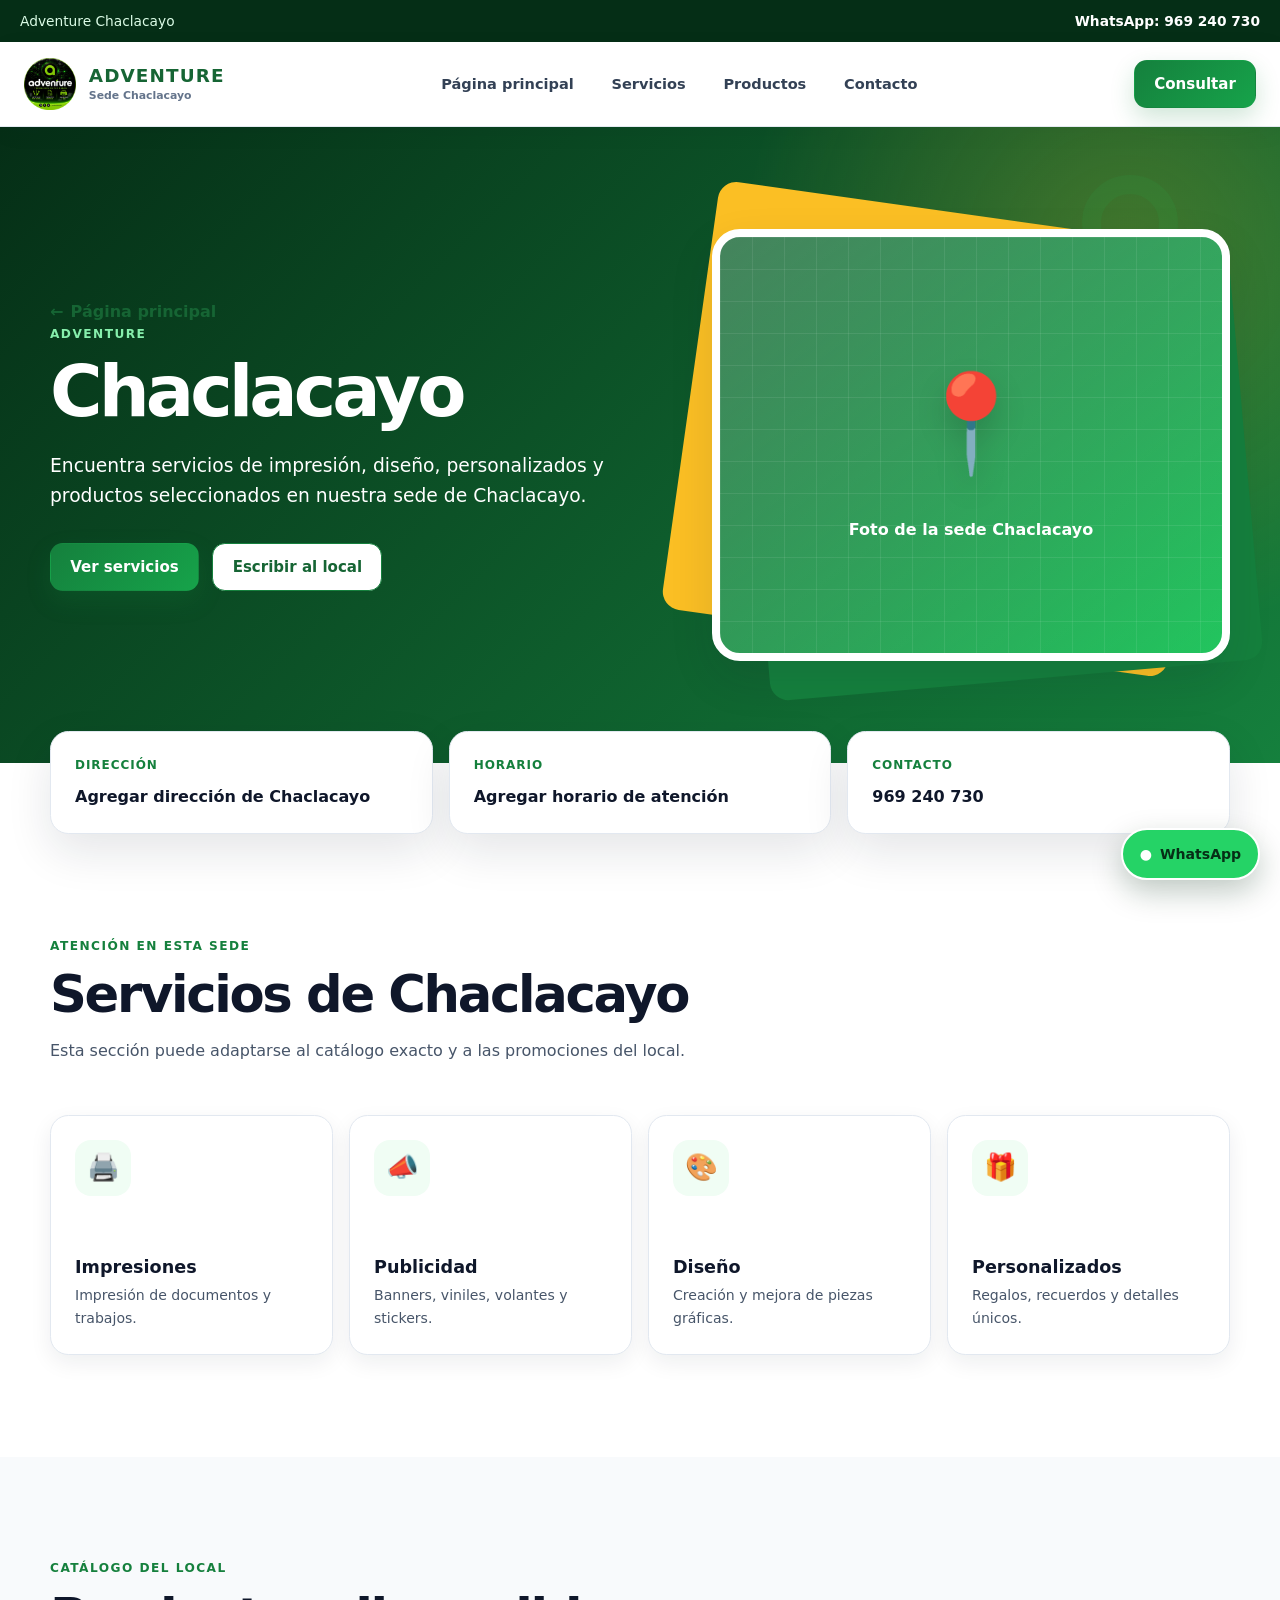
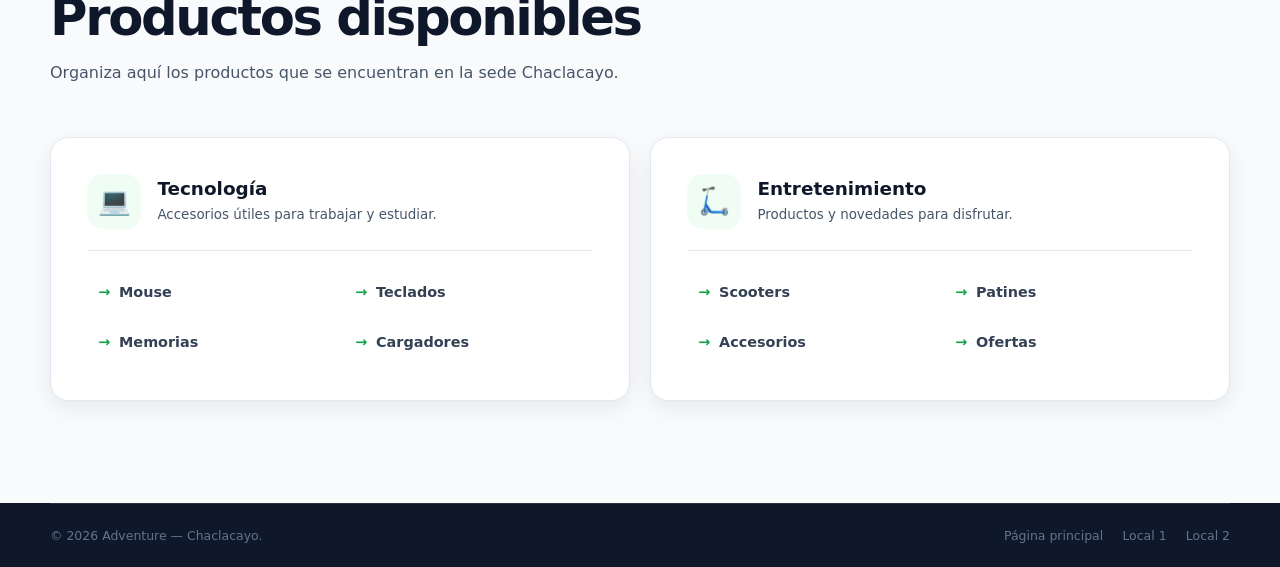
==== local-chaclacayo.html @ 16923f31 "Add files via upload" ====
<!doctype html>
<html lang="es">
  <head>
    <meta charset="UTF-8">
    <meta name="viewport" content="width=device-width, initial-scale=1.0">
    <meta name="description" content="Adventure Chaclacayo: impresiones, diseño, productos, personalizados y tecnología.">
    <meta name="theme-color" content="#15803d">
    <title>Chaclacayo | Adventure</title>
    <link rel="icon" href="DADVENTUREICON.png">
    <link rel="stylesheet" href="styles.css">
    <script src="script.js" defer></script>
  </head>
  <body class="pagina-local">
    <a href="#contenido-principal">Saltar al contenido principal</a>
    <div class="barra-superior"><div class="contenedor"><p>Adventure Chaclacayo</p><a href="https://wa.me/51969240730" target="_blank" rel="noopener noreferrer">WhatsApp: 969 240 730</a></div></div>
    <header class="cabecera" id="inicio">
      <div class="contenedor cabecera__contenido">
        <a class="marca" href="index.html"><img class="marca__logo" src="DADVENTUREICON.png" alt="Logo de Adventure" width="52" height="52"><span class="marca__texto"><strong>ADVENTURE</strong><small>Sede Chaclacayo</small></span></a>
        <nav class="navegacion" aria-label="Navegación del local"><ul><li><a href="index.html">Página principal</a></li><li><a href="#servicios-local">Servicios</a></li><li><a href="#productos-local">Productos</a></li><li><a href="#contacto-local">Contacto</a></li></ul></nav>
        <a class="boton boton--cabecera" href="https://wa.me/51969240730?text=Hola%20Adventure,%20consulto%20por%20la%20sede%20Chaclacayo" target="_blank" rel="noopener noreferrer">Consultar</a>
      </div>
    </header>
    <main id="contenido-principal">
      <section class="hero" aria-labelledby="titulo-local">
        <div class="contenedor hero__contenido">
          <div class="hero__texto"><a class="volver-inicio" href="index.html">Página principal</a><p class="etiqueta">Adventure</p><h1 id="titulo-local">Chaclacayo</h1><p>Encuentra servicios de impresión, diseño, personalizados y productos seleccionados en nuestra sede de Chaclacayo.</p><div class="hero__acciones"><a class="boton boton--principal" href="#servicios-local">Ver servicios</a><a class="boton boton--secundario" href="https://wa.me/51969240730?text=Hola,%20quiero%20consultar%20a%20la%20sede%20Chaclacayo" target="_blank" rel="noopener noreferrer">Escribir al local</a></div></div>
          <div class="hero__visual"><div class="marcador-imagen"><span aria-hidden="true">📍</span><p>Foto de la sede Chaclacayo</p></div></div>
        </div>
      </section>
      <div class="contenedor datos-local" id="contacto-local"><div class="dato-local"><span>Dirección</span><strong>Agregar dirección de Chaclacayo</strong></div><div class="dato-local"><span>Horario</span><strong>Agregar horario de atención</strong></div><div class="dato-local"><span>Contacto</span><a href="tel:+51969240730">969 240 730</a></div></div>
      <section class="seccion" id="servicios-local"><div class="contenedor"><header class="encabezado-seccion"><p class="etiqueta">Atención en esta sede</p><h2>Servicios de Chaclacayo</h2><p>Esta sección puede adaptarse al catálogo exacto y a las promociones del local.</p></header><div class="rejilla-categorias"><article class="tarjeta-categoria"><span aria-hidden="true">🖨️</span><h3>Impresiones</h3><p>Impresión de documentos y trabajos.</p></article><article class="tarjeta-categoria"><span aria-hidden="true">📣</span><h3>Publicidad</h3><p>Banners, viniles, volantes y stickers.</p></article><article class="tarjeta-categoria"><span aria-hidden="true">🎨</span><h3>Diseño</h3><p>Creación y mejora de piezas gráficas.</p></article><article class="tarjeta-categoria"><span aria-hidden="true">🎁</span><h3>Personalizados</h3><p>Regalos, recuerdos y detalles únicos.</p></article></div></div></section>
      <section class="seccion seccion--alternativa" id="productos-local"><div class="contenedor"><header class="encabezado-seccion"><p class="etiqueta">Catálogo del local</p><h2>Productos disponibles</h2><p>Organiza aquí los productos que se encuentran en la sede Chaclacayo.</p></header><div class="lista-sectores"><article class="sector-productos"><header><span aria-hidden="true">💻</span><div><h3>Tecnología</h3><p>Accesorios útiles para trabajar y estudiar.</p></div></header><ul><li><a href="#">Mouse</a></li><li><a href="#">Teclados</a></li><li><a href="#">Memorias</a></li><li><a href="#">Cargadores</a></li></ul></article><article class="sector-productos"><header><span aria-hidden="true">🛴</span><div><h3>Entretenimiento</h3><p>Productos y novedades para disfrutar.</p></div></header><ul><li><a href="#">Scooters</a></li><li><a href="#">Patines</a></li><li><a href="#">Accesorios</a></li><li><a href="#">Ofertas</a></li></ul></article></div></div></section>
    </main>
    <footer class="pie"><div class="contenedor pie__inferior"><p>&copy; 2026 Adventure — Chaclacayo.</p><nav><a href="index.html">Página principal</a><a href="local-huaycan-1.html">Local 1</a><a href="local-huaycan-2.html">Local 2</a></nav></div></footer>
    <a class="whatsapp-flotante" href="https://wa.me/51969240730?text=Hola%20Adventure,%20consulto%20por%20Chaclacayo" target="_blank" rel="noopener noreferrer">WhatsApp</a>
  </body>
</html>
---- styles.css ----
/* =========================================================
   ADVENTURE — ESTILOS PRINCIPALES
   Este archivo está dividido por secciones para facilitar
   futuros cambios de colores, tamaños y componentes.
   ========================================================= */

:root {
  --verde-950: #052e16;
  --verde-900: #14532d;
  --verde-800: #166534;
  --verde-700: #15803d;
  --verde-600: #16a34a;
  --verde-500: #22c55e;
  --verde-100: #dcfce7;
  --verde-50: #f0fdf4;
  --amarillo: #fbbf24;
  --amarillo-claro: #fef3c7;
  --blanco: #ffffff;
  --gris-50: #f8fafc;
  --gris-100: #f1f5f9;
  --gris-200: #e2e8f0;
  --gris-300: #cbd5e1;
  --gris-500: #64748b;
  --gris-600: #475569;
  --gris-700: #334155;
  --gris-800: #1e293b;
  --gris-900: #0f172a;
  --texto: var(--gris-800);
  --texto-suave: var(--gris-600);
  --borde: var(--gris-200);
  --radio-sm: 0.75rem;
  --radio-md: 1.15rem;
  --radio-lg: 1.75rem;
  --sombra-sm: 0 8px 22px rgba(15, 23, 42, 0.07);
  --sombra-md: 0 18px 45px rgba(15, 23, 42, 0.11);
  --sombra-verde: 0 18px 42px rgba(21, 128, 61, 0.24);
  --contenedor: 1180px;
  --transicion: 180ms ease;
}

*,
*::before,
*::after {
  box-sizing: border-box;
}

html {
  scroll-behavior: smooth;
  scroll-padding-top: 7rem;
}

body {
  margin: 0;
  overflow-x: hidden;
  background: var(--blanco);
  color: var(--texto);
  font-family: Inter, ui-sans-serif, system-ui, -apple-system, BlinkMacSystemFont, "Segoe UI", sans-serif;
  font-size: 1rem;
  line-height: 1.6;
  -webkit-font-smoothing: antialiased;
}

body > a:first-child {
  position: fixed;
  top: 0.75rem;
  left: 0.75rem;
  z-index: 1000;
  padding: 0.7rem 1rem;
  border-radius: 0.65rem;
  background: var(--gris-900);
  color: var(--blanco);
  text-decoration: none;
  transform: translateY(-160%);
  transition: transform var(--transicion);
}

body > a:first-child:focus {
  transform: translateY(0);
}

img,
svg {
  display: block;
  max-width: 100%;
}

a {
  color: inherit;
}

button,
input {
  font: inherit;
}

button,
a {
  -webkit-tap-highlight-color: transparent;
}

:focus-visible {
  outline: 3px solid var(--amarillo);
  outline-offset: 3px;
}

.contenedor {
  width: calc(100% - 2.5rem);
  max-width: var(--contenedor, 1180px);
  margin-inline: auto;
}

.sr-only {
  position: absolute;
  width: 1px;
  height: 1px;
  padding: 0;
  margin: -1px;
  overflow: hidden;
  clip: rect(0, 0, 0, 0);
  white-space: nowrap;
  border: 0;
}

/* Barra informativa */

.barra-superior {
  background: var(--verde-950);
  color: var(--verde-100);
  font-size: 0.86rem;
}

.barra-superior .contenedor {
  display: flex;
  align-items: center;
  justify-content: space-between;
  gap: 1.5rem;
  min-height: 2.65rem;
  max-width: 1600px;
}

.barra-superior p {
  margin: 0;
}

.barra-superior a {
  color: var(--blanco);
  font-weight: 750;
  text-decoration: none;
}

.barra-superior a:hover {
  color: var(--amarillo);
}

/* Cabecera y navegación */

.cabecera {
  position: sticky;
  top: 0;
  z-index: 100;
  border-bottom: 1px solid rgba(226, 232, 240, 0.9);
  background: rgba(255, 255, 255, 0.94);
  box-shadow: 0 6px 24px rgba(15, 23, 42, 0.04);
  backdrop-filter: blur(16px);
}

.cabecera__contenido {
  display: flex;
  width: calc(100% - 3rem);
  max-width: 1600px;
  align-items: center;
  min-height: 5.2rem;
  gap: 1.5rem;
}

.marca {
  display: inline-flex;
  flex: 0 0 auto;
  align-items: center;
  gap: 0.8rem;
  color: var(--gris-900);
  text-decoration: none;
}

.marca__simbolo {
  display: grid;
  width: 2.85rem;
  height: 2.85rem;
  place-items: center;
  border-radius: 0.9rem 0.9rem 0.9rem 0.25rem;
  background: linear-gradient(145deg, var(--verde-500), var(--verde-800));
  color: var(--blanco);
  box-shadow: 0 8px 22px rgba(22, 163, 74, 0.25);
  font-size: 1.35rem;
  font-weight: 900;
}

.marca__logo {
  display: block;
  width: 3.25rem;
  height: 3.25rem;
  max-width: 3.25rem;
  max-height: 3.25rem;
  flex: 0 0 auto;
  border-radius: 0.85rem;
  object-fit: contain;
}

.marca__texto {
  display: flex;
  flex-direction: column;
  line-height: 1.1;
}

.marca__texto strong {
  color: var(--verde-800);
  font-size: 1.15rem;
  letter-spacing: 0.06em;
}

.marca__texto small {
  margin-top: 0.25rem;
  color: var(--gris-500);
  font-size: 0.68rem;
  font-weight: 650;
}

.navegacion {
  flex: 1 1 auto;
  margin-inline: auto;
}

.navegacion ul {
  display: flex;
  align-items: center;
  justify-content: center;
  gap: clamp(0.15rem, 1vw, 0.85rem);
  margin: 0;
  padding: 0;
  list-style: none;
}

.navegacion a {
  display: block;
  padding: 0.65rem 0.78rem;
  border-radius: 0.65rem;
  color: var(--gris-700);
  font-size: 0.91rem;
  font-weight: 700;
  text-decoration: none;
  transition: background var(--transicion), color var(--transicion);
}

.navegacion a:hover {
  background: var(--verde-50);
  color: var(--verde-800);
}

.navegacion .navegacion__locales {
  background: var(--verde-100);
  color: var(--verde-900);
}

.navegacion .navegacion__locales:hover {
  background: var(--verde-700);
  color: var(--blanco);
}

.boton-menu {
  display: none;
}

/* Botones */

.boton {
  display: inline-flex;
  min-height: 3rem;
  align-items: center;
  justify-content: center;
  padding: 0.8rem 1.2rem;
  border: 1px solid transparent;
  border-radius: 0.8rem;
  font-size: 0.94rem;
  font-weight: 800;
  line-height: 1.2;
  text-align: center;
  text-decoration: none;
  transition: transform var(--transicion), box-shadow var(--transicion), background var(--transicion);
}

.boton:hover {
  transform: translateY(-2px);
}

.boton--cabecera,
.boton--principal {
  background: linear-gradient(135deg, var(--verde-700), var(--verde-600));
  color: var(--blanco);
  box-shadow: 0 10px 25px rgba(21, 128, 61, 0.2);
}

.boton--cabecera:hover,
.boton--principal:hover {
  box-shadow: var(--sombra-verde);
}

.boton--secundario {
  border-color: var(--verde-700);
  background: var(--blanco);
  color: var(--verde-800);
}

.boton--secundario:hover {
  background: var(--verde-50);
}

/* Presentación principal */

.hero {
  position: relative;
  overflow: hidden;
  background:
    radial-gradient(circle at 90% 8%, rgba(251, 191, 36, 0.2), transparent 24rem),
    radial-gradient(circle at 8% 92%, rgba(34, 197, 94, 0.16), transparent 25rem),
    linear-gradient(135deg, #f7fff9 0%, #ffffff 45%, #f8fafc 100%);
}

.hero::before {
  position: absolute;
  top: 3rem;
  right: 8%;
  width: 6rem;
  height: 6rem;
  border: 1.2rem solid rgba(34, 197, 94, 0.08);
  border-radius: 50%;
  content: "";
}

.hero__contenido {
  position: relative;
  display: grid;
  min-height: 36rem;
  align-items: center;
  grid-template-columns: minmax(0, 1.05fr) minmax(21rem, 0.95fr);
  gap: clamp(2.5rem, 7vw, 6.5rem);
  padding-block: clamp(4rem, 8vw, 7rem);
}

.etiqueta {
  margin: 0 0 0.75rem;
  color: var(--verde-700);
  font-size: 0.76rem;
  font-weight: 900;
  letter-spacing: 0.12em;
  text-transform: uppercase;
}

.hero h1 {
  max-width: 12ch;
  margin: 0;
  color: var(--gris-900);
  font-size: clamp(2.55rem, 5.6vw, 4.9rem);
  font-weight: 900;
  letter-spacing: -0.055em;
  line-height: 0.98;
}

.hero__texto > p:not(.etiqueta) {
  max-width: 40rem;
  margin: 1.5rem 0 0;
  color: var(--texto-suave);
  font-size: clamp(1rem, 1.6vw, 1.17rem);
}

.hero__acciones {
  display: flex;
  flex-wrap: wrap;
  gap: 0.85rem;
  margin-top: 2rem;
}

.hero__beneficios {
  display: flex;
  flex-wrap: wrap;
  gap: 0.75rem 1.3rem;
  margin: 2rem 0 0;
  padding: 0;
  color: var(--gris-700);
  font-size: 0.88rem;
  font-weight: 700;
  list-style: none;
}

.hero__beneficios li::before {
  display: inline-grid;
  width: 1.35rem;
  height: 1.35rem;
  margin-right: 0.45rem;
  place-items: center;
  border-radius: 50%;
  background: var(--verde-100);
  color: var(--verde-800);
  content: "✓";
  font-size: 0.72rem;
  font-weight: 900;
}

.hero__visual {
  position: relative;
}

/* Banner horizontal superior. Conserva la imagen completa sin recortarla. */

.portada-adventure {
  position: relative;
  isolation: isolate;
  overflow: hidden;
  padding: 1.25rem 0;
  background: #020604;
}

.portada-adventure::before {
  position: absolute;
  z-index: -2;
  inset: -2rem;
  background-image: url("portadaadventure.png");
  background-position: center;
  background-size: cover;
  content: "";
  filter: blur(24px);
  opacity: 0.68;
  transform: scale(1.08);
}

.portada-adventure::after {
  position: absolute;
  z-index: -1;
  inset: 0;
  background: linear-gradient(90deg, rgba(1, 8, 4, 0.5), rgba(1, 8, 4, 0.12) 28%, rgba(1, 8, 4, 0.12) 72%, rgba(1, 8, 4, 0.5));
  content: "";
}

.portada-adventure__contenedor {
  display: flex;
  width: calc(100% - 2.5rem);
  max-width: 1180px;
  align-items: center;
  justify-content: center;
  margin-inline: auto;
}

.portada-adventure img {
  display: block;
  width: auto;
  max-width: 100%;
  height: auto;
  max-height: 480px;
  object-fit: contain;
  object-position: center;
  box-shadow: 0 18px 50px rgba(0, 0, 0, 0.32);
}

.hero__visual::before,
.hero__visual::after {
  position: absolute;
  z-index: 0;
  border-radius: var(--radio-md);
  content: "";
  transform: rotate(8deg);
}

.hero__visual::before {
  inset: -1rem 2rem 1rem -1.5rem;
  background: var(--amarillo);
}

.hero__visual::after {
  inset: 1.5rem -1rem -1.25rem 2.5rem;
  background: var(--verde-700);
  transform: rotate(-5deg);
}

.marcador-imagen {
  position: relative;
  z-index: 1;
  display: grid;
  min-height: 27rem;
  place-items: center;
  align-content: center;
  overflow: hidden;
  border: 8px solid var(--blanco);
  border-radius: var(--radio-lg);
  background:
    linear-gradient(145deg, rgba(255, 255, 255, 0.2), transparent),
    linear-gradient(135deg, var(--verde-800), var(--verde-500));
  color: var(--blanco);
  box-shadow: var(--sombra-md);
  text-align: center;
}

.marcador-imagen::before {
  position: absolute;
  inset: 0;
  background-image: linear-gradient(rgba(255, 255, 255, 0.08) 1px, transparent 1px), linear-gradient(90deg, rgba(255, 255, 255, 0.08) 1px, transparent 1px);
  background-size: 2rem 2rem;
  content: "";
}

.marcador-imagen span,
.marcador-imagen p {
  position: relative;
}

.marcador-imagen span {
  font-size: 6rem;
  filter: drop-shadow(0 15px 15px rgba(0, 0, 0, 0.16));
}

.marcador-imagen p {
  margin: 1rem 0 0;
  font-size: 1rem;
  font-weight: 800;
}

/* Buscador */

.buscador-catalogo {
  position: relative;
  z-index: 5;
  margin-top: 0;
  padding: 0.65rem 0;
  background: linear-gradient(90deg, var(--verde-950), #0b3b22 55%, var(--verde-800));
}

.buscador {
  display: grid;
  grid-template-columns: minmax(11rem, 0.34fr) minmax(0, 1.66fr);
  align-items: center;
  gap: 1rem;
  padding: 0.55rem 0.65rem;
  border: 1px solid rgba(255, 255, 255, 0.16);
  border-radius: 1rem;
  background: rgba(255, 255, 255, 0.98);
  box-shadow: 0 10px 26px rgba(0, 0, 0, 0.2);
}

.buscador__presentacion {
  display: flex;
  align-items: center;
  gap: 0.65rem;
}

.buscador__icono {
  display: grid;
  width: 2.6rem;
  height: 2.6rem;
  flex: 0 0 2.6rem;
  place-items: center;
  border-radius: 0.78rem;
  background: linear-gradient(135deg, var(--verde-800), var(--verde-500));
  color: var(--blanco);
  font-size: 1.45rem;
  font-weight: 900;
}

.buscador label {
  display: block;
  color: var(--gris-900);
  font-size: 0.88rem;
  font-weight: 850;
}

.buscador__presentacion p {
  display: none;
}

.buscador__zona {
  display: grid;
  min-width: 0;
  grid-template-columns: minmax(18rem, 1fr) auto;
  align-items: center;
  gap: 0.7rem;
}

.buscador__controles {
  display: grid;
  grid-template-columns: minmax(0, 1fr) auto;
}

.buscador input {
  min-width: 0;
  min-height: 2.8rem;
  padding: 0.55rem 0.85rem;
  border: 1px solid var(--gris-300);
  border-right: 0;
  border-radius: 0.72rem 0 0 0.72rem;
  color: var(--gris-800);
  outline: none;
}

.buscador input:focus {
  border-color: var(--verde-600);
  box-shadow: inset 0 0 0 1px var(--verde-600);
}

.buscador button {
  min-height: 2.8rem;
  padding: 0.55rem 1rem;
  border: 0;
  border-radius: 0 0.72rem 0.72rem 0;
  background: linear-gradient(135deg, var(--verde-800), var(--verde-600));
  color: var(--blanco);
  cursor: pointer;
  font-weight: 800;
}

.buscador button:hover {
  background: var(--verde-800);
}

.buscador__sugerencias {
  display: flex;
  flex-wrap: wrap;
  flex-wrap: nowrap;
  gap: 0.3rem;
  margin-top: 0;
}

.buscador__sugerencias button {
  min-height: auto;
  padding: 0.28rem 0.55rem;
  border: 1px solid var(--verde-100);
  border-radius: 999px;
  background: var(--verde-50);
  color: var(--verde-800);
  font-size: 0.67rem;
  font-weight: 800;
}

.buscador__sugerencias button:hover {
  background: var(--verde-100);
}

.buscador__resultado {
  grid-column: 1 / -1;
  margin: 0;
  color: var(--verde-800);
  font-size: 0.78rem;
  font-weight: 750;
}

.buscador__resultado:empty {
  display: none;
}

/* Secciones generales */

.seccion {
  padding-block: clamp(4.75rem, 8vw, 7.5rem);
}

.seccion--alternativa {
  background: var(--gris-50);
}

.seccion--destacada {
  background: linear-gradient(140deg, var(--verde-950), var(--verde-800));
  color: var(--blanco);
}

.encabezado-seccion {
  max-width: 45rem;
  margin-bottom: clamp(2rem, 4vw, 3.2rem);
}

.encabezado-seccion h2 {
  margin: 0;
  color: var(--gris-900);
  font-size: clamp(2rem, 4vw, 3.25rem);
  font-weight: 900;
  letter-spacing: -0.045em;
  line-height: 1.05;
}

.encabezado-seccion > p:not(.etiqueta) {
  margin: 1rem 0 0;
  color: var(--texto-suave);
}

.encabezado-seccion--con-enlace {
  display: flex;
  max-width: none;
  align-items: end;
  justify-content: space-between;
  gap: 2rem;
}

.encabezado-seccion--con-enlace .etiqueta {
  margin-bottom: 0.75rem;
}

.encabezado-seccion--con-enlace a {
  flex: 0 0 auto;
  color: var(--verde-700);
  font-weight: 800;
  text-underline-offset: 0.25rem;
}

.seccion--destacada .encabezado-seccion h2,
.seccion--destacada .encabezado-seccion > p:not(.etiqueta) {
  color: var(--blanco);
}

.seccion--destacada .etiqueta {
  color: #86efac;
}

/* Categorías */

.rejilla-categorias {
  display: grid;
  grid-template-columns: repeat(4, minmax(0, 1fr));
  gap: 1rem;
}

.tarjeta-categoria {
  display: flex;
  min-height: 15rem;
  flex-direction: column;
  align-items: flex-start;
  padding: 1.5rem;
  border: 1px solid var(--borde);
  border-radius: var(--radio-md);
  background: var(--blanco);
  box-shadow: var(--sombra-sm);
  text-decoration: none;
  transition: border-color var(--transicion), transform var(--transicion), box-shadow var(--transicion);
}

.tarjeta-categoria:hover {
  border-color: #86efac;
  box-shadow: var(--sombra-md);
  transform: translateY(-5px);
}

.tarjeta-categoria > span {
  display: grid;
  width: 3.5rem;
  height: 3.5rem;
  place-items: center;
  border-radius: 1rem;
  background: var(--verde-50);
  font-size: 1.65rem;
}

.tarjeta-categoria h3 {
  margin: auto 0 0.35rem;
  color: var(--gris-900);
  font-size: 1.1rem;
  line-height: 1.25;
}

.tarjeta-categoria p {
  margin: 0;
  color: var(--texto-suave);
  font-size: 0.88rem;
}

/* Servicios */

.rejilla-servicios {
  display: grid;
  grid-template-columns: repeat(2, minmax(0, 1fr));
  gap: 1.35rem;
}

.tarjeta-servicio {
  display: grid;
  min-width: 0;
  grid-template-columns: minmax(9.5rem, 0.75fr) minmax(0, 1.25fr);
  overflow: hidden;
  border: 1px solid var(--borde);
  border-radius: var(--radio-md);
  background: var(--blanco);
  box-shadow: var(--sombra-sm);
  transition: transform var(--transicion), box-shadow var(--transicion);
}

.tarjeta-servicio:hover {
  box-shadow: var(--sombra-md);
  transform: translateY(-4px);
}

.tarjeta-servicio__imagen {
  display: grid;
  min-height: 15rem;
  place-items: center;
  background:
    linear-gradient(145deg, rgba(255, 255, 255, 0.15), transparent),
    linear-gradient(135deg, var(--verde-900), var(--verde-600));
  color: rgba(255, 255, 255, 0.95);
  font-size: 0.85rem;
  font-weight: 900;
  letter-spacing: 0.14em;
  writing-mode: vertical-rl;
  transform: rotate(180deg);
}

.tarjeta-servicio:nth-child(2) .tarjeta-servicio__imagen {
  background: linear-gradient(135deg, #ca8a04, var(--amarillo));
  color: var(--gris-900);
}

.tarjeta-servicio:nth-child(3) .tarjeta-servicio__imagen {
  background: linear-gradient(135deg, #1e293b, #475569);
}

.tarjeta-servicio:nth-child(4) .tarjeta-servicio__imagen {
  background: linear-gradient(135deg, #0369a1, #38bdf8);
}

.tarjeta-servicio__contenido {
  display: flex;
  flex-direction: column;
  padding: clamp(1.35rem, 3vw, 2rem);
}

.tarjeta-servicio__categoria {
  margin: 0 0 0.45rem;
  color: var(--verde-700);
  font-size: 0.71rem;
  font-weight: 900;
  letter-spacing: 0.09em;
  text-transform: uppercase;
}

.tarjeta-servicio h3 {
  margin: 0;
  color: var(--gris-900);
  font-size: 1.25rem;
  line-height: 1.2;
}

.tarjeta-servicio__contenido > p:not(.tarjeta-servicio__categoria) {
  margin: 0.8rem 0 1.25rem;
  color: var(--texto-suave);
  font-size: 0.91rem;
}

.tarjeta-servicio a {
  margin-top: auto;
  color: var(--verde-700);
  font-size: 0.9rem;
  font-weight: 850;
  text-underline-offset: 0.25rem;
}

/* Sectores de productos */

.seccion-productos {
  padding-bottom: clamp(3.25rem, 5vw, 4.75rem);
  background: linear-gradient(180deg, var(--blanco), var(--gris-50));
}

.rejilla-productos-destacados {
  display: grid;
  grid-template-columns: repeat(4, minmax(0, 1fr));
  gap: 1.2rem;
  margin-bottom: clamp(3.5rem, 6vw, 5rem);
}

.producto-destacado {
  display: flex;
  min-width: 0;
  flex-direction: column;
  overflow: hidden;
  border: 1px solid var(--borde);
  border-radius: var(--radio-md);
  background: var(--blanco);
  box-shadow: var(--sombra-sm);
  transition: border-color var(--transicion), box-shadow var(--transicion), transform var(--transicion);
}

.producto-destacado:hover {
  border-color: #86efac;
  box-shadow: var(--sombra-md);
  transform: translateY(-6px);
}

.producto-destacado[hidden],
.elemento-busqueda-oculto {
  display: none !important;
}

.producto-destacado__imagen {
  position: relative;
  display: grid;
  min-height: 11rem;
  place-items: center;
  overflow: hidden;
  background: linear-gradient(145deg, var(--verde-50), var(--verde-100));
  font-size: 4.5rem;
}

.producto-destacado__imagen::before,
.producto-destacado__imagen::after {
  position: absolute;
  border: 1px solid rgba(255, 255, 255, 0.3);
  border-radius: 50%;
  content: "";
}

.producto-destacado__imagen::before {
  width: 8rem;
  height: 8rem;
  top: -3rem;
  right: -2rem;
}

.producto-destacado__imagen::after {
  width: 5rem;
  height: 5rem;
  bottom: -2rem;
  left: -1rem;
}

.producto-destacado__imagen--amarillo { background: linear-gradient(145deg, #fef3c7, #fbbf24); }
.producto-destacado__imagen--oscuro { background: linear-gradient(145deg, #cbd5e1, #475569); }
.producto-destacado__imagen--azul { background: linear-gradient(145deg, #dbeafe, #38bdf8); }
.producto-destacado__imagen--rosa { background: linear-gradient(145deg, #fce7f3, #f472b6); }
.producto-destacado__imagen--rojo { background: linear-gradient(145deg, #fee2e2, #f87171); }
.producto-destacado__imagen--morado { background: linear-gradient(145deg, #ede9fe, #a78bfa); }
.producto-destacado__imagen--naranja { background: linear-gradient(145deg, #ffedd5, #fb923c); }

.producto-destacado__contenido {
  display: flex;
  flex: 1;
  flex-direction: column;
  padding: 1.15rem;
}

.producto-destacado__etiqueta {
  align-self: flex-start;
  padding: 0.25rem 0.55rem;
  border-radius: 999px;
  background: var(--verde-50);
  color: var(--verde-800);
  font-size: 0.68rem;
  font-weight: 900;
  letter-spacing: 0.05em;
  text-transform: uppercase;
}

.producto-destacado h3 {
  margin: 0.8rem 0 0;
  color: var(--gris-900);
  font-size: 1.05rem;
  line-height: 1.25;
}

.producto-destacado p {
  margin: 0.55rem 0 1.1rem;
  color: var(--texto-suave);
  font-size: 0.82rem;
  line-height: 1.5;
}

.producto-destacado a {
  margin-top: auto;
  color: var(--verde-700);
  font-size: 0.82rem;
  font-weight: 850;
  text-underline-offset: 0.2rem;
}

.encabezado-categorias-productos {
  display: flex;
  align-items: end;
  justify-content: space-between;
  gap: 2rem;
  margin-bottom: 1.5rem;
}

.encabezado-categorias-productos h3 {
  margin: 0.25rem 0 0;
  color: var(--gris-900);
  font-size: clamp(1.55rem, 3vw, 2.2rem);
}

.encabezado-categorias-productos > p {
  max-width: 28rem;
  margin: 0;
  color: var(--texto-suave);
  text-align: right;
}

.lista-sectores {
  display: grid;
  grid-template-columns: repeat(2, minmax(0, 1fr));
  gap: 1.25rem;
}

.sector-productos {
  padding: clamp(1.5rem, 3vw, 2.25rem);
  border: 1px solid var(--borde);
  border-radius: var(--radio-md);
  background: var(--blanco);
  box-shadow: var(--sombra-sm);
}

.sector-productos header {
  display: flex;
  align-items: center;
  gap: 1rem;
  padding-bottom: 1.35rem;
  border-bottom: 1px solid var(--borde);
}

.sector-productos header > span {
  display: grid;
  flex: 0 0 auto;
  width: 3.4rem;
  height: 3.4rem;
  place-items: center;
  border-radius: 1rem;
  background: var(--verde-50);
  font-size: 1.65rem;
}

.sector-productos h3 {
  margin: 0;
  color: var(--gris-900);
  font-size: 1.15rem;
  line-height: 1.25;
}

.sector-productos header p {
  margin: 0.25rem 0 0;
  color: var(--texto-suave);
  font-size: 0.84rem;
}

.sector-productos ul {
  display: grid;
  grid-template-columns: repeat(2, minmax(0, 1fr));
  gap: 0.5rem;
  margin: 1.25rem 0 0;
  padding: 0;
  list-style: none;
}

.sector-productos a {
  display: flex;
  align-items: center;
  gap: 0.55rem;
  padding: 0.6rem 0.7rem;
  border-radius: 0.65rem;
  color: var(--gris-700);
  font-size: 0.9rem;
  font-weight: 700;
  text-decoration: none;
  transition: background var(--transicion), color var(--transicion);
}

.sector-productos a::before {
  color: var(--verde-600);
  content: "→";
}

.sector-productos a:hover {
  background: var(--verde-50);
  color: var(--verde-800);
}

.seccion-sectores {
  padding-top: clamp(3.25rem, 5vw, 4.75rem);
  border-top: 1px solid var(--borde);
}

/* Proceso de compra */

.pasos {
  display: grid;
  grid-template-columns: repeat(3, minmax(0, 1fr));
  gap: 1.2rem;
  margin: 0;
  padding: 0;
  list-style: none;
  counter-reset: pasos;
}

.pasos li {
  position: relative;
  padding: 2rem;
  border: 1px solid rgba(255, 255, 255, 0.16);
  border-radius: var(--radio-md);
  background: rgba(255, 255, 255, 0.08);
  backdrop-filter: blur(6px);
}

.pasos span {
  display: grid;
  width: 2.75rem;
  height: 2.75rem;
  place-items: center;
  border-radius: 0.8rem;
  background: var(--amarillo);
  color: var(--gris-900);
  font-weight: 900;
}

.pasos h3 {
  margin: 2rem 0 0.6rem;
  color: var(--blanco);
  font-size: 1.2rem;
  line-height: 1.25;
}

.pasos p {
  margin: 0;
  color: #d1fae5;
  font-size: 0.92rem;
}

/* Llamada a la acción */

/* Páginas y tarjetas de locales */

.seccion-locales {
  position: relative;
  overflow: hidden;
  padding-block: clamp(4rem, 7vw, 6.5rem);
  background:
    radial-gradient(circle at 8% 15%, rgba(34, 197, 94, 0.22), transparent 23rem),
    radial-gradient(circle at 92% 85%, rgba(251, 191, 36, 0.12), transparent 22rem),
    linear-gradient(135deg, var(--verde-950), #071b11 58%, var(--gris-900));
}

.encabezado-locales {
  max-width: 52rem;
  margin-inline: auto;
  text-align: center;
}

.encabezado-locales h2 {
  color: var(--blanco);
  font-size: clamp(2.35rem, 5vw, 4.25rem);
}

.encabezado-locales > p:not(.etiqueta) {
  color: var(--verde-100);
  font-size: 1.05rem;
}

.encabezado-locales .etiqueta {
  color: #86efac;
}

.rejilla-locales {
  display: grid;
  grid-template-columns: repeat(3, minmax(0, 1fr));
  gap: 1.5rem;
}

.tarjeta-local {
  position: relative;
  display: flex;
  min-height: 31rem;
  flex-direction: column;
  overflow: hidden;
  padding: 0;
  border: 1px solid rgba(134, 239, 172, 0.35);
  border-top: 5px solid var(--verde-500);
  border-radius: var(--radio-md);
  background: var(--blanco);
  box-shadow: 0 22px 50px rgba(0, 0, 0, 0.24);
  transition: transform var(--transicion), box-shadow var(--transicion), border-color var(--transicion);
}

.tarjeta-local__foto {
  position: relative;
  min-height: 12rem;
  flex: 0 0 12rem;
  border-bottom: 1px solid rgba(22, 163, 74, 0.24);
  background-color: var(--verde-900);
  background-position: center;
  background-size: cover;
}

.tarjeta-local__foto::after {
  position: absolute;
  inset: 0;
  background: linear-gradient(180deg, transparent 45%, rgba(5, 46, 22, 0.42));
  content: "";
}

.tarjeta-local__foto--1 {
  background-image: linear-gradient(135deg, rgba(5, 46, 22, 0.22), rgba(22, 163, 74, 0.12)), url("carsa.png");
}

.tarjeta-local__foto--2 {
  background-image: linear-gradient(135deg, rgba(5, 46, 22, 0.22), rgba(22, 163, 74, 0.12)), url("quince.png");
}

.tarjeta-local__foto--3 {
  background-image: linear-gradient(135deg, rgba(5, 46, 22, 0.22), rgba(22, 163, 74, 0.12)), url("chaclacayo.png");
}

.tarjeta-local__contenido {
  position: relative;
  display: flex;
  flex: 1;
  flex-direction: column;
  padding: 1.65rem 1.8rem 1.8rem;
}

.tarjeta-local:hover {
  border-color: var(--verde-500);
  box-shadow: 0 28px 60px rgba(0, 0, 0, 0.34);
  transform: translateY(-8px);
}

.tarjeta-local__numero {
  position: absolute;
  top: -1.15rem;
  right: 1rem;
  color: rgba(34, 197, 94, 0.13);
  font-size: 6.5rem;
  font-weight: 950;
  line-height: 1;
}

.tarjeta-local .etiqueta,
.tarjeta-local h3,
.tarjeta-local__contenido > p:not(.etiqueta),
.tarjeta-local .boton {
  position: relative;
}

.tarjeta-local h3 {
  max-width: 12ch;
  margin: 1.8rem 0 0;
  color: var(--gris-900);
  font-size: 1.65rem;
  line-height: 1.1;
}

.tarjeta-local__contenido > p:not(.etiqueta) {
  margin: 1rem 0 1.5rem;
  color: var(--texto-suave);
}

.tarjeta-local .boton {
  align-self: flex-start;
  margin-top: auto;
}

.pagina-local .hero {
  background:
    radial-gradient(circle at 88% 20%, rgba(251, 191, 36, 0.22), transparent 24rem),
    linear-gradient(135deg, var(--verde-950), var(--verde-700));
}

.pagina-local .hero h1,
.pagina-local .hero__texto > p:not(.etiqueta) {
  color: var(--blanco);
}

.pagina-local .hero .etiqueta {
  color: #86efac;
}

.pagina-local .hero__beneficios {
  color: var(--verde-100);
}

.pagina-local .hero__contenido {
  min-height: 30rem;
}

.datos-local {
  display: grid;
  grid-template-columns: repeat(3, minmax(0, 1fr));
  gap: 1rem;
  margin-top: -2rem;
}

.dato-local {
  position: relative;
  padding: 1.5rem;
  border: 1px solid var(--borde);
  border-radius: var(--radio-md);
  background: var(--blanco);
  box-shadow: var(--sombra-md);
}

.dato-local span {
  display: block;
  margin-bottom: 0.5rem;
  color: var(--verde-700);
  font-size: 0.75rem;
  font-weight: 900;
  letter-spacing: 0.08em;
  text-transform: uppercase;
}

.dato-local strong,
.dato-local a {
  color: var(--gris-900);
  font-size: 1rem;
  font-weight: 800;
  text-decoration: none;
}

.volver-inicio {
  display: inline-flex;
  align-items: center;
  gap: 0.45rem;
  color: var(--verde-800);
  font-weight: 800;
  text-decoration: none;
}

.volver-inicio::before {
  content: "←";
}

.llamada-accion {
  padding-block: clamp(3.5rem, 7vw, 5.5rem);
  background: var(--amarillo-claro);
}

.llamada-accion__contenido {
  display: flex;
  align-items: center;
  justify-content: space-between;
  gap: 2rem;
}

.llamada-accion h2 {
  max-width: 18ch;
  margin: 0;
  color: var(--gris-900);
  font-size: clamp(2rem, 4vw, 3.2rem);
  letter-spacing: -0.045em;
  line-height: 1.05;
}

.llamada-accion p:not(.etiqueta) {
  margin: 1rem 0 0;
  color: var(--gris-700);
}

/* Pie de página */

.pie {
  background: var(--gris-900);
  color: var(--gris-300);
}

.pie__rejilla {
  display: grid;
  grid-template-columns: 1.4fr 0.8fr 1.1fr 0.8fr;
  gap: clamp(2rem, 5vw, 4.5rem);
  padding-block: clamp(4rem, 7vw, 6rem);
}

.marca--pie .marca__texto strong {
  color: #86efac;
}

.marca--pie .marca__texto small {
  color: var(--gris-300);
}

.pie section:first-child > p {
  max-width: 22rem;
  margin: 1.25rem 0 0;
  color: var(--gris-300);
}

.pie h2 {
  margin: 0 0 1rem;
  color: var(--blanco);
  font-size: 0.95rem;
  text-transform: uppercase;
  letter-spacing: 0.08em;
}

.pie ul {
  display: grid;
  gap: 0.6rem;
  margin: 0;
  padding: 0;
  list-style: none;
}

.pie a {
  text-decoration: none;
}

.pie section:not(:first-child) a:hover {
  color: #86efac;
}

.pie address {
  font-style: normal;
}

.pie address p {
  margin: 0 0 0.85rem;
  color: var(--gris-400, #94a3b8);
  font-size: 0.88rem;
}

.pie address strong {
  color: var(--gris-200);
}

.pie__inferior {
  display: flex;
  align-items: center;
  justify-content: space-between;
  gap: 1.5rem;
  padding-block: 1.35rem;
  border-top: 1px solid rgba(255, 255, 255, 0.11);
  color: var(--gris-500);
  font-size: 0.78rem;
}

.pie__inferior p {
  margin: 0;
}

.pie__inferior nav {
  display: flex;
  gap: 1.2rem;
}

/* Acceso flotante a WhatsApp */

.whatsapp-flotante {
  position: fixed;
  right: 1.25rem;
  bottom: 1.25rem;
  z-index: 90;
  display: inline-flex;
  min-height: 3.15rem;
  align-items: center;
  gap: 0.5rem;
  padding: 0.8rem 1.05rem;
  border: 2px solid var(--blanco);
  border-radius: 999px;
  background: #25d366;
  color: #062e16;
  box-shadow: 0 12px 30px rgba(6, 46, 22, 0.25);
  font-size: 0.88rem;
  font-weight: 900;
  text-decoration: none;
  transition: transform var(--transicion), box-shadow var(--transicion);
}

.whatsapp-flotante::before {
  content: "●";
  color: var(--blanco);
}

.whatsapp-flotante:hover {
  box-shadow: 0 16px 36px rgba(6, 46, 22, 0.34);
  transform: translateY(-3px);
}

/* Adaptación para tablets */

@media (max-width: 1050px) {
  .cabecera__contenido {
    gap: 1rem;
  }

  .navegacion a {
    padding-inline: 0.55rem;
    font-size: 0.84rem;
  }

  .boton--cabecera {
    display: none;
  }

  .hero__contenido {
    grid-template-columns: minmax(0, 1fr) minmax(18rem, 0.8fr);
    gap: 3rem;
  }

  .rejilla-categorias {
    grid-template-columns: repeat(2, minmax(0, 1fr));
  }

  .rejilla-productos-destacados {
    grid-template-columns: repeat(2, minmax(0, 1fr));
  }

  .pie__rejilla {
    grid-template-columns: repeat(2, minmax(0, 1fr));
  }
}

/* Adaptación para celulares y tablets pequeñas */

@media (max-width: 760px) {
  html {
    scroll-padding-top: 9rem;
  }

  .contenedor {
    width: calc(100% - 1.5rem);
    max-width: var(--contenedor, 1180px);
  }

  .portada-adventure {
    padding: 0.75rem 0;
  }

  .portada-adventure__contenedor {
    width: calc(100% - 1rem);
  }

  .portada-adventure img {
    width: 100%;
    max-height: none;
    box-shadow: none;
  }

  .barra-superior .contenedor {
    min-height: 2.5rem;
    justify-content: center;
    text-align: center;
  }

  .barra-superior p {
    display: none;
  }

  .cabecera {
    position: relative;
  }

  .cabecera__contenido {
    display: grid;
    grid-template-columns: 1fr;
    padding-block: 0.9rem;
  }

  .marca {
    justify-self: center;
  }

  .navegacion {
    width: 100%;
    margin: 0;
    overflow-x: auto;
    scrollbar-width: thin;
  }

  .navegacion ul {
    width: max-content;
    min-width: 100%;
    justify-content: center;
  }

  .navegacion a {
    white-space: nowrap;
  }

  .hero__contenido {
    min-height: auto;
    grid-template-columns: 1fr;
    gap: 3.5rem;
    padding-top: 4rem;
    padding-bottom: 6rem;
  }

  .hero__texto {
    text-align: center;
  }

  .hero h1,
  .hero__texto > p:not(.etiqueta) {
    margin-inline: auto;
  }

  .hero__acciones,
  .hero__beneficios {
    justify-content: center;
  }

  .marcador-imagen {
    min-height: 21rem;
  }

  .buscador {
    grid-template-columns: 1fr;
    gap: 0;
  }

  .buscador__presentacion {
    display: none;
  }

  .buscador__zona {
    grid-template-columns: 1fr;
    gap: 0.45rem;
  }

  .buscador__controles {
    grid-template-columns: minmax(0, 1fr) auto;
    gap: 0;
  }

  .buscador input {
    border: 1px solid var(--gris-300);
    border-right: 0;
    border-radius: 0.72rem 0 0 0.72rem;
  }

  .buscador button {
    border: 0;
    border-radius: 0 0.72rem 0.72rem 0;
  }

  .buscador__sugerencias {
    flex-wrap: wrap;
    justify-content: center;
  }

  .buscador__resultado {
    text-align: center;
  }

  .encabezado-categorias-productos {
    display: block;
    text-align: center;
  }

  .encabezado-categorias-productos > p {
    margin: 0.6rem auto 0;
    text-align: center;
  }

  .encabezado-seccion,
  .encabezado-seccion--con-enlace {
    display: block;
    text-align: center;
  }

  .encabezado-seccion--con-enlace a {
    display: inline-block;
    margin-top: 1.25rem;
  }

  .rejilla-servicios,
  .lista-sectores,
  .rejilla-locales,
  .datos-local,
  .pasos {
    grid-template-columns: 1fr;
  }

  .llamada-accion__contenido {
    flex-direction: column;
    align-items: flex-start;
  }

  .pie__inferior {
    flex-direction: column;
    align-items: flex-start;
  }
}

/* Adaptación para celulares compactos */

@media (max-width: 480px) {
  .buscador-catalogo {
    padding-block: 0.5rem;
  }

  .buscador {
    padding: 0.5rem;
  }

  .rejilla-productos-destacados {
    grid-template-columns: 1fr;
  }

  .producto-destacado__imagen {
    min-height: 10rem;
  }

  .marca__simbolo {
    width: 2.55rem;
    height: 2.55rem;
  }

  .marca__logo {
    width: 2.75rem;
    height: 2.75rem;
    max-width: 2.75rem;
    max-height: 2.75rem;
  }

  .navegacion ul {
    justify-content: flex-start;
  }

  .hero h1 {
    font-size: clamp(2.35rem, 13vw, 3.4rem);
  }

  .hero__acciones .boton {
    width: 100%;
  }

  .hero__beneficios {
    display: grid;
    justify-content: start;
    text-align: left;
  }

  .rejilla-categorias {
    grid-template-columns: 1fr;
  }

  .tarjeta-categoria {
    min-height: 12rem;
  }

  .tarjeta-servicio {
    grid-template-columns: 1fr;
  }

  .tarjeta-servicio__imagen {
    min-height: 7rem;
    writing-mode: initial;
    transform: none;
  }

  .sector-productos ul {
    grid-template-columns: 1fr;
  }

  .pie__rejilla {
    grid-template-columns: 1fr;
  }

  .whatsapp-flotante {
    right: 0.75rem;
    bottom: 0.75rem;
  }
}

/* Preferencias de accesibilidad */

@media (prefers-reduced-motion: reduce) {
  html {
    scroll-behavior: auto;
  }

  *,
  *::before,
  *::after {
    scroll-behavior: auto !important;
    transition-duration: 0.01ms !important;
  }
}
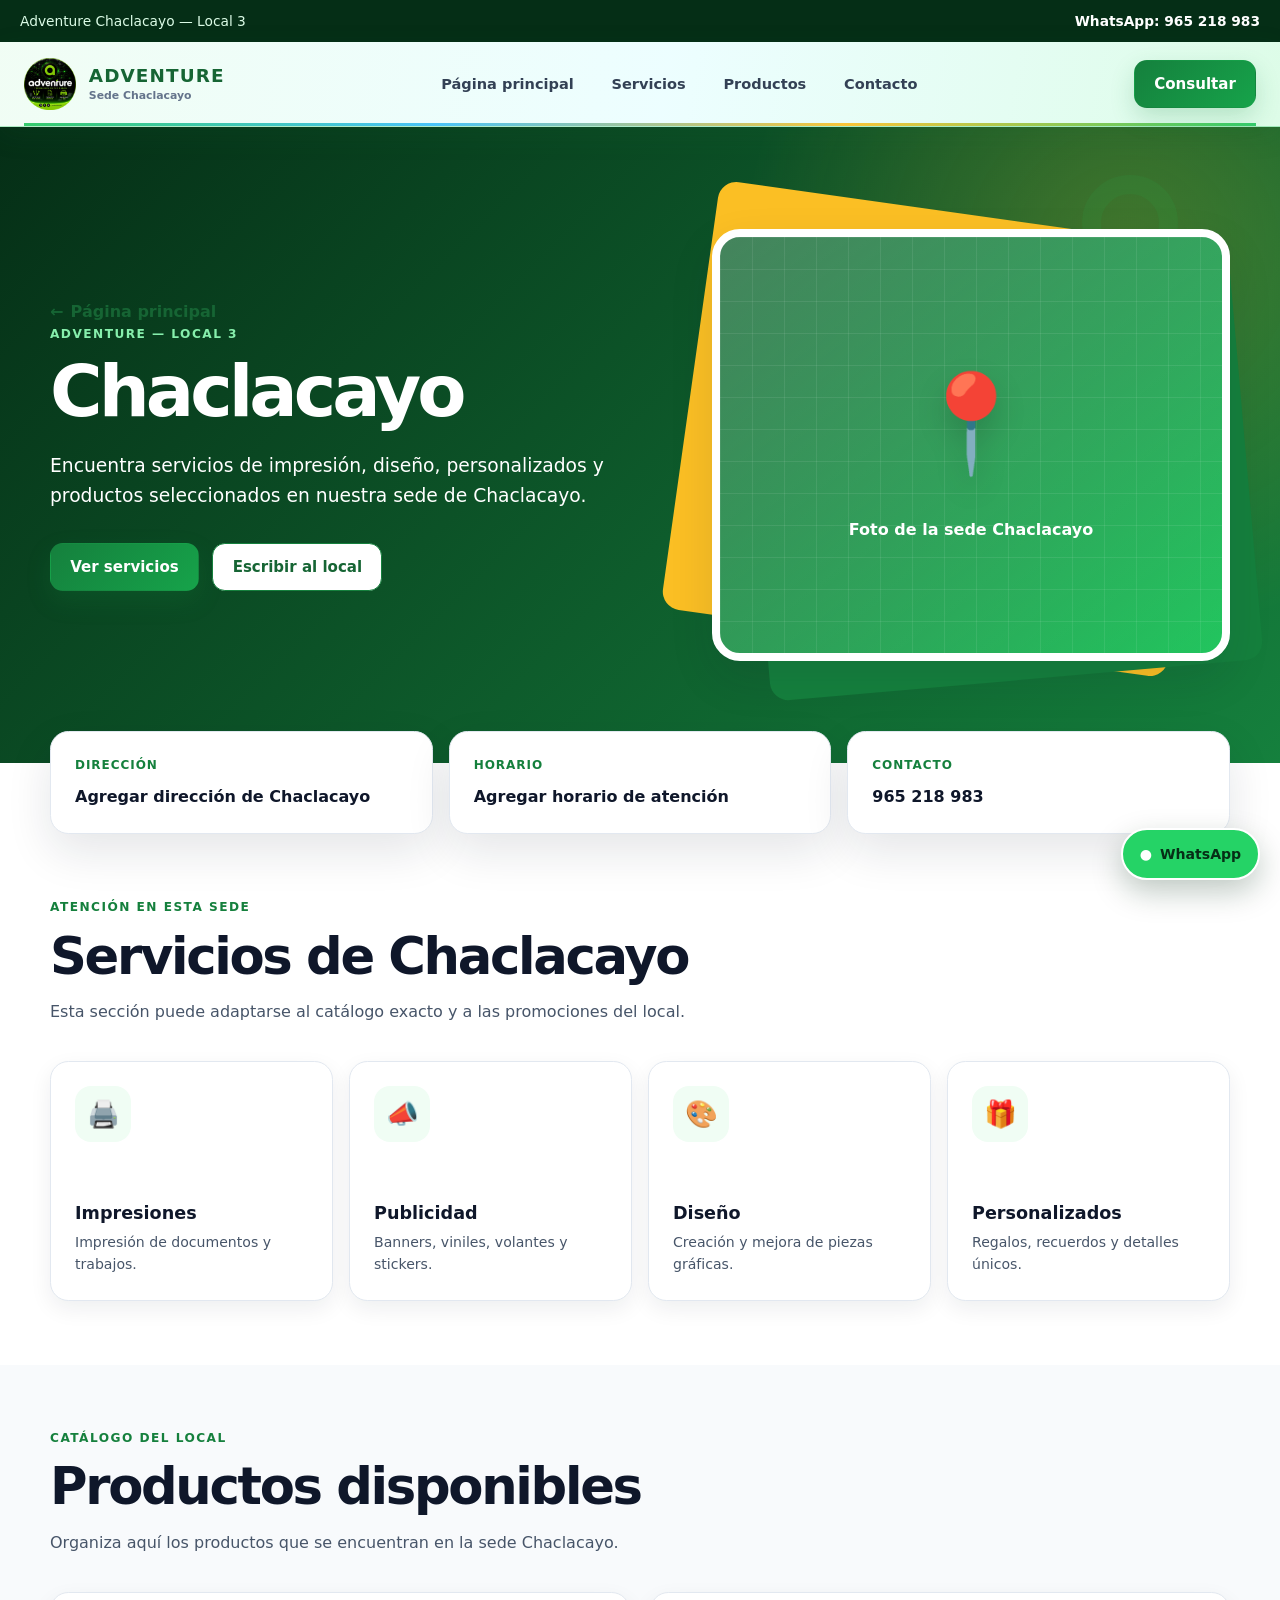
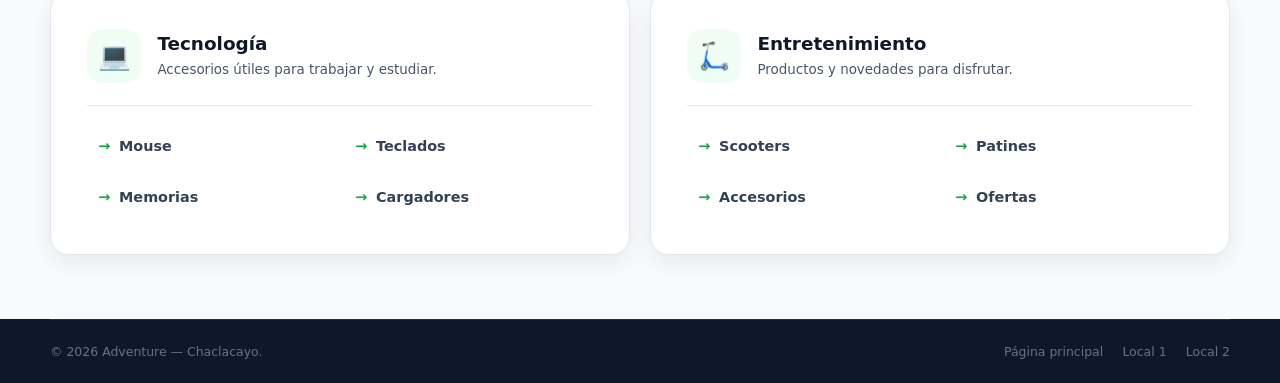
==== commit 908ae44a: "Add files via upload" ====
--- a/local-chaclacayo.html
+++ b/local-chaclacayo.html
@@ -12,26 +12,27 @@
   </head>
   <body class="pagina-local">
     <a href="#contenido-principal">Saltar al contenido principal</a>
-    <div class="barra-superior"><div class="contenedor"><p>Adventure Chaclacayo</p><a href="https://wa.me/51969240730" target="_blank" rel="noopener noreferrer">WhatsApp: 969 240 730</a></div></div>
+    <div class="barra-superior"><div class="contenedor"><p>Adventure Chaclacayo — Local 3</p><a href="https://wa.me/51965218983" target="_blank" rel="noopener noreferrer">WhatsApp: 965 218 983</a></div></div>
     <header class="cabecera" id="inicio">
       <div class="contenedor cabecera__contenido">
         <a class="marca" href="index.html"><img class="marca__logo" src="DADVENTUREICON.png" alt="Logo de Adventure" width="52" height="52"><span class="marca__texto"><strong>ADVENTURE</strong><small>Sede Chaclacayo</small></span></a>
-        <nav class="navegacion" aria-label="Navegación del local"><ul><li><a href="index.html">Página principal</a></li><li><a href="#servicios-local">Servicios</a></li><li><a href="#productos-local">Productos</a></li><li><a href="#contacto-local">Contacto</a></li></ul></nav>
-        <a class="boton boton--cabecera" href="https://wa.me/51969240730?text=Hola%20Adventure,%20consulto%20por%20la%20sede%20Chaclacayo" target="_blank" rel="noopener noreferrer">Consultar</a>
+        <button class="boton-menu" type="button" aria-expanded="false" aria-controls="menu-principal"><span class="sr-only">Abrir menú</span><span aria-hidden="true">☰</span></button>
+        <nav id="menu-principal" class="navegacion" aria-label="Navegación del local"><ul><li><a href="index.html">Página principal</a></li><li><a href="#servicios-local">Servicios</a></li><li><a href="#productos-local">Productos</a></li><li><a href="#contacto-local">Contacto</a></li></ul></nav>
+        <a class="boton boton--cabecera" href="https://wa.me/51965218983?text=Hola%20Adventure,%20consulto%20por%20el%20Local%203%20de%20Chaclacayo" target="_blank" rel="noopener noreferrer">Consultar</a>
       </div>
     </header>
     <main id="contenido-principal">
       <section class="hero" aria-labelledby="titulo-local">
         <div class="contenedor hero__contenido">
-          <div class="hero__texto"><a class="volver-inicio" href="index.html">Página principal</a><p class="etiqueta">Adventure</p><h1 id="titulo-local">Chaclacayo</h1><p>Encuentra servicios de impresión, diseño, personalizados y productos seleccionados en nuestra sede de Chaclacayo.</p><div class="hero__acciones"><a class="boton boton--principal" href="#servicios-local">Ver servicios</a><a class="boton boton--secundario" href="https://wa.me/51969240730?text=Hola,%20quiero%20consultar%20a%20la%20sede%20Chaclacayo" target="_blank" rel="noopener noreferrer">Escribir al local</a></div></div>
+          <div class="hero__texto"><a class="volver-inicio" href="index.html">Página principal</a><p class="etiqueta">Adventure — Local 3</p><h1 id="titulo-local">Chaclacayo</h1><p>Encuentra servicios de impresión, diseño, personalizados y productos seleccionados en nuestra sede de Chaclacayo.</p><div class="hero__acciones"><a class="boton boton--principal" href="#servicios-local">Ver servicios</a><a class="boton boton--secundario" href="https://wa.me/51965218983?text=Hola,%20quiero%20consultar%20al%20Local%203%20de%20Chaclacayo" target="_blank" rel="noopener noreferrer">Escribir al local</a></div></div>
           <div class="hero__visual"><div class="marcador-imagen"><span aria-hidden="true">📍</span><p>Foto de la sede Chaclacayo</p></div></div>
         </div>
       </section>
-      <div class="contenedor datos-local" id="contacto-local"><div class="dato-local"><span>Dirección</span><strong>Agregar dirección de Chaclacayo</strong></div><div class="dato-local"><span>Horario</span><strong>Agregar horario de atención</strong></div><div class="dato-local"><span>Contacto</span><a href="tel:+51969240730">969 240 730</a></div></div>
+      <div class="contenedor datos-local" id="contacto-local"><div class="dato-local"><span>Dirección</span><strong>Agregar dirección de Chaclacayo</strong></div><div class="dato-local"><span>Horario</span><strong>Agregar horario de atención</strong></div><div class="dato-local"><span>Contacto</span><a href="tel:+51965218983">965 218 983</a></div></div>
       <section class="seccion" id="servicios-local"><div class="contenedor"><header class="encabezado-seccion"><p class="etiqueta">Atención en esta sede</p><h2>Servicios de Chaclacayo</h2><p>Esta sección puede adaptarse al catálogo exacto y a las promociones del local.</p></header><div class="rejilla-categorias"><article class="tarjeta-categoria"><span aria-hidden="true">🖨️</span><h3>Impresiones</h3><p>Impresión de documentos y trabajos.</p></article><article class="tarjeta-categoria"><span aria-hidden="true">📣</span><h3>Publicidad</h3><p>Banners, viniles, volantes y stickers.</p></article><article class="tarjeta-categoria"><span aria-hidden="true">🎨</span><h3>Diseño</h3><p>Creación y mejora de piezas gráficas.</p></article><article class="tarjeta-categoria"><span aria-hidden="true">🎁</span><h3>Personalizados</h3><p>Regalos, recuerdos y detalles únicos.</p></article></div></div></section>
       <section class="seccion seccion--alternativa" id="productos-local"><div class="contenedor"><header class="encabezado-seccion"><p class="etiqueta">Catálogo del local</p><h2>Productos disponibles</h2><p>Organiza aquí los productos que se encuentran en la sede Chaclacayo.</p></header><div class="lista-sectores"><article class="sector-productos"><header><span aria-hidden="true">💻</span><div><h3>Tecnología</h3><p>Accesorios útiles para trabajar y estudiar.</p></div></header><ul><li><a href="#">Mouse</a></li><li><a href="#">Teclados</a></li><li><a href="#">Memorias</a></li><li><a href="#">Cargadores</a></li></ul></article><article class="sector-productos"><header><span aria-hidden="true">🛴</span><div><h3>Entretenimiento</h3><p>Productos y novedades para disfrutar.</p></div></header><ul><li><a href="#">Scooters</a></li><li><a href="#">Patines</a></li><li><a href="#">Accesorios</a></li><li><a href="#">Ofertas</a></li></ul></article></div></div></section>
     </main>
     <footer class="pie"><div class="contenedor pie__inferior"><p>&copy; 2026 Adventure — Chaclacayo.</p><nav><a href="index.html">Página principal</a><a href="local-huaycan-1.html">Local 1</a><a href="local-huaycan-2.html">Local 2</a></nav></div></footer>
-    <a class="whatsapp-flotante" href="https://wa.me/51969240730?text=Hola%20Adventure,%20consulto%20por%20Chaclacayo" target="_blank" rel="noopener noreferrer">WhatsApp</a>
+    <a class="whatsapp-flotante" href="https://wa.me/51965218983?text=Hola%20Adventure,%20consulto%20por%20el%20Local%203%20de%20Chaclacayo" target="_blank" rel="noopener noreferrer">WhatsApp</a>
   </body>
-</html>+</html>
--- a/styles.css
+++ b/styles.css
@@ -158,19 +158,31 @@
   position: sticky;
   top: 0;
   z-index: 100;
-  border-bottom: 1px solid rgba(226, 232, 240, 0.9);
-  background: rgba(255, 255, 255, 0.94);
-  box-shadow: 0 6px 24px rgba(15, 23, 42, 0.04);
+  border-bottom: 1px solid rgba(34, 197, 94, 0.32);
+  background:
+    linear-gradient(100deg, rgba(240, 253, 244, 0.97), rgba(236, 254, 255, 0.97) 52%, rgba(220, 252, 231, 0.97));
+  box-shadow: 0 8px 28px rgba(22, 101, 52, 0.12);
   backdrop-filter: blur(16px);
 }
 
 .cabecera__contenido {
+  position: relative;
+  z-index: 1;
   display: flex;
   width: calc(100% - 3rem);
   max-width: 1600px;
   align-items: center;
   min-height: 5.2rem;
   gap: 1.5rem;
+}
+
+.cabecera__contenido::before {
+  content: "";
+  position: absolute;
+  inset: auto 0 0;
+  height: 3px;
+  background: linear-gradient(90deg, var(--verde-500), #38bdf8, var(--amarillo), var(--verde-500));
+  opacity: 0.9;
 }
 
 .marca {
@@ -238,6 +250,129 @@
   margin: 0;
   padding: 0;
   list-style: none;
+}
+
+.menu-desplegable {
+  position: relative;
+}
+
+.menu-desplegable__boton {
+  display: flex;
+  align-items: center;
+  gap: 0.38rem;
+  padding: 0.65rem 0.78rem;
+  border: 0;
+  border-radius: 0.65rem;
+  background: transparent;
+  color: var(--gris-700);
+  font: inherit;
+  font-size: 0.91rem;
+  font-weight: 700;
+  cursor: pointer;
+  transition: background var(--transicion), color var(--transicion);
+}
+
+.menu-desplegable__boton span {
+  font-size: 1rem;
+  transition: transform var(--transicion);
+}
+
+.menu-desplegable.menu-abierto .menu-desplegable__boton {
+  background: var(--verde-50);
+  color: var(--verde-800);
+}
+
+.menu-desplegable.menu-abierto .menu-desplegable__boton span {
+  transform: rotate(180deg);
+}
+
+.menu-desplegable__panel {
+  position: absolute;
+  top: calc(100% + 0.65rem);
+  left: 50%;
+  z-index: 150;
+  display: grid;
+  width: 17rem;
+  padding: 0.55rem;
+  border: 1px solid var(--gris-200);
+  border-radius: 1rem;
+  background: rgba(255, 255, 255, 0.98);
+  box-shadow: 0 20px 45px rgba(15, 23, 42, 0.16);
+  opacity: 0;
+  pointer-events: none;
+  transform: translate(-50%, 0.55rem) scale(0.97);
+  transform-origin: top center;
+  transition: opacity 180ms ease, transform 180ms ease;
+}
+
+.menu-desplegable__panel::before {
+  content: "";
+  position: absolute;
+  inset: -0.7rem 0 auto;
+  height: 0.8rem;
+}
+
+.menu-desplegable.menu-abierto .menu-desplegable__panel {
+  opacity: 1;
+  pointer-events: auto;
+  transform: translate(-50%, 0) scale(1);
+}
+
+@media (hover: hover) and (pointer: fine) {
+  .menu-desplegable:hover .menu-desplegable__boton {
+    background: var(--verde-50);
+    color: var(--verde-800);
+  }
+
+  .menu-desplegable:hover .menu-desplegable__panel {
+    opacity: 1;
+    pointer-events: auto;
+    transform: translate(-50%, 0) scale(1);
+  }
+}
+
+.navegacion .menu-desplegable__panel a {
+  display: flex;
+  flex-direction: column;
+  gap: 0.15rem;
+  padding: 0.72rem 0.8rem;
+  border-radius: 0.7rem;
+  white-space: normal;
+}
+
+.navegacion .menu-desplegable__panel a:hover {
+  background: linear-gradient(135deg, var(--verde-50), var(--verde-100));
+  transform: translateX(3px);
+}
+
+.menu-desplegable__panel small {
+  color: var(--gris-500);
+  font-size: 0.72rem;
+  font-weight: 600;
+}
+
+.menu-desplegable__panel--amplio {
+  width: 20rem;
+}
+
+.menu-desplegable__panel--locales {
+  width: 18rem;
+  border-color: rgba(34, 197, 94, 0.35);
+}
+
+.tarjeta-local__telefono {
+  display: inline-flex;
+  width: fit-content;
+  margin-bottom: 0.9rem;
+  color: var(--verde-800);
+  font-size: 0.9rem;
+  font-weight: 850;
+  text-decoration: none;
+}
+
+.tarjeta-local__telefono:hover {
+  color: var(--verde-600);
+  text-decoration: underline;
 }
 
 .navegacion a {
@@ -415,7 +550,7 @@
   position: relative;
   isolation: isolate;
   overflow: hidden;
-  padding: 1.25rem 0;
+  padding: 0.7rem 0;
   background: #020604;
 }
 
@@ -557,10 +692,15 @@
   flex: 0 0 2.6rem;
   place-items: center;
   border-radius: 0.78rem;
-  background: linear-gradient(135deg, var(--verde-800), var(--verde-500));
-  color: var(--blanco);
-  font-size: 1.45rem;
-  font-weight: 900;
+  background: transparent;
+}
+
+.buscador__icono img {
+  display: block;
+  width: 100%;
+  height: 100%;
+  object-fit: contain;
+  filter: drop-shadow(0 4px 7px rgba(5, 46, 22, 0.24));
 }
 
 .buscador label {
@@ -618,6 +758,42 @@
   background: var(--verde-800);
 }
 
+.buscador .buscador__boton-imagen {
+  min-width: 7.5rem;
+  padding: 0.15rem 0.45rem;
+  overflow: hidden;
+  background: transparent;
+}
+
+.buscador .buscador__boton-imagen:hover {
+  background: transparent;
+}
+
+.buscador__boton-imagen img {
+  display: block;
+  width: 100%;
+  max-width: 7rem;
+  height: 2.45rem;
+  margin-inline: auto;
+  object-fit: contain;
+  transition: filter var(--transicion), transform var(--transicion);
+}
+
+.buscador__boton-imagen:hover img {
+  filter: brightness(1.15) drop-shadow(0 0 7px rgba(74, 222, 128, 0.6));
+  transform: scale(1.05);
+}
+
+.solo-lectores {
+  position: absolute;
+  width: 1px;
+  height: 1px;
+  overflow: hidden;
+  clip: rect(0 0 0 0);
+  clip-path: inset(50%);
+  white-space: nowrap;
+}
+
 .buscador__sugerencias {
   display: flex;
   flex-wrap: wrap;
@@ -656,7 +832,7 @@
 /* Secciones generales */
 
 .seccion {
-  padding-block: clamp(4.75rem, 8vw, 7.5rem);
+  padding-block: clamp(3rem, 5vw, 4.25rem);
 }
 
 .seccion--alternativa {
@@ -670,7 +846,7 @@
 
 .encabezado-seccion {
   max-width: 45rem;
-  margin-bottom: clamp(2rem, 4vw, 3.2rem);
+  margin-bottom: clamp(1.5rem, 3vw, 2.25rem);
 }
 
 .encabezado-seccion h2 {
@@ -858,32 +1034,130 @@
 /* Sectores de productos */
 
 .seccion-productos {
-  padding-bottom: clamp(3.25rem, 5vw, 4.75rem);
-  background: linear-gradient(180deg, var(--blanco), var(--gris-50));
+  position: relative;
+  overflow: hidden;
+  padding-bottom: clamp(2.5rem, 4vw, 3.5rem);
+  background:
+    radial-gradient(circle at 10% 5%, rgba(14, 165, 233, 0.24), transparent 28rem),
+    radial-gradient(circle at 92% 32%, rgba(59, 130, 246, 0.2), transparent 25rem),
+    linear-gradient(145deg, #020617, #071a33 55%, #06233c);
+}
+
+.seccion-productos::before {
+  position: absolute;
+  inset: 0;
+  background-image:
+    linear-gradient(rgba(56, 189, 248, 0.045) 1px, transparent 1px),
+    linear-gradient(90deg, rgba(56, 189, 248, 0.045) 1px, transparent 1px);
+  background-size: 34px 34px;
+  content: "";
+  pointer-events: none;
+}
+
+.seccion-productos > .contenedor {
+  position: relative;
+}
+
+.seccion-productos .encabezado-seccion h2,
+.seccion-productos .encabezado-categorias-productos h3 {
+  color: var(--blanco);
+}
+
+.seccion-productos .encabezado-seccion > div > p:not(.etiqueta),
+.seccion-productos .encabezado-categorias-productos > p {
+  color: #bfdbfe;
+}
+
+.seccion-productos .etiqueta {
+  color: #38bdf8;
+}
+
+.encabezado-vitrina {
+  display: flex;
+  max-width: none;
+  align-items: end;
+  justify-content: space-between;
+  gap: 2rem;
+}
+
+.encabezado-vitrina > div:first-child {
+  max-width: 48rem;
+}
+
+.controles-vitrina {
+  display: flex;
+  gap: 0.6rem;
+}
+
+.control-vitrina {
+  display: grid;
+  width: 2.9rem;
+  height: 2.9rem;
+  place-items: center;
+  border: 1px solid rgba(56, 189, 248, 0.5);
+  border-radius: 50%;
+  background: rgba(8, 47, 73, 0.82);
+  color: #7dd3fc;
+  cursor: pointer;
+  font-size: 1.2rem;
+  font-weight: 900;
+  box-shadow: var(--sombra-sm);
+  transition: background var(--transicion), color var(--transicion), transform var(--transicion);
+}
+
+.control-vitrina:hover {
+  background: #0284c7;
+  color: var(--blanco);
+  transform: scale(1.08);
 }
 
 .rejilla-productos-destacados {
   display: grid;
-  grid-template-columns: repeat(4, minmax(0, 1fr));
-  gap: 1.2rem;
-  margin-bottom: clamp(3.5rem, 6vw, 5rem);
+  grid-auto-columns: calc((100% - 3rem) / 4);
+  grid-auto-flow: column;
+  gap: 1rem;
+  margin-bottom: clamp(2.5rem, 4vw, 3.5rem);
+  padding: 0.25rem 0.1rem 1.2rem;
+  overflow-x: auto;
+  overscroll-behavior-inline: contain;
+  scroll-behavior: smooth;
+  scroll-snap-type: inline mandatory;
+  scrollbar-color: var(--verde-500) var(--gris-100);
+  scrollbar-width: thin;
 }
 
 .producto-destacado {
   display: flex;
   min-width: 0;
   flex-direction: column;
+  scroll-snap-align: start;
   overflow: hidden;
-  border: 1px solid var(--borde);
+  border: 1px solid rgba(56, 189, 248, 0.24);
   border-radius: var(--radio-md);
-  background: var(--blanco);
-  box-shadow: var(--sombra-sm);
+  background: linear-gradient(180deg, rgba(15, 35, 61, 0.98), rgba(6, 20, 38, 0.98));
+  box-shadow: 0 18px 38px rgba(0, 8, 24, 0.35);
   transition: border-color var(--transicion), box-shadow var(--transicion), transform var(--transicion);
+  animation: aparecer-producto 520ms ease both;
+}
+
+.producto-destacado:nth-child(2) { animation-delay: 60ms; }
+.producto-destacado:nth-child(3) { animation-delay: 120ms; }
+.producto-destacado:nth-child(4) { animation-delay: 180ms; }
+
+@keyframes aparecer-producto {
+  from {
+    opacity: 0;
+    transform: translateX(22px);
+  }
+  to {
+    opacity: 1;
+    transform: translateX(0);
+  }
 }
 
 .producto-destacado:hover {
-  border-color: #86efac;
-  box-shadow: var(--sombra-md);
+  border-color: #38bdf8;
+  box-shadow: 0 22px 45px rgba(14, 165, 233, 0.24), 0 0 0 1px rgba(56, 189, 248, 0.18);
   transform: translateY(-6px);
 }
 
@@ -898,8 +1172,52 @@
   min-height: 11rem;
   place-items: center;
   overflow: hidden;
-  background: linear-gradient(145deg, var(--verde-50), var(--verde-100));
+  background: linear-gradient(145deg, #082f49, #0369a1);
   font-size: 4.5rem;
+}
+
+.producto-destacado__imagen img {
+  position: relative;
+  z-index: 2;
+  display: none;
+  width: 100%;
+  height: 11rem;
+  padding: 0.85rem;
+  object-fit: contain;
+  filter: drop-shadow(0 12px 14px rgba(0, 0, 0, 0.35));
+  transition: transform 260ms ease;
+}
+
+.producto-destacado__imagen.imagen-disponible img {
+  display: block;
+}
+
+.producto-destacado__imagen.imagen-disponible .producto-destacado__fallback {
+  display: none;
+}
+
+.producto-destacado:hover .producto-destacado__imagen img {
+  transform: scale(1.07) translateY(-3px);
+}
+
+.producto-destacado__fallback {
+  position: relative;
+  z-index: 2;
+  filter: drop-shadow(0 12px 14px rgba(0, 0, 0, 0.35));
+}
+
+.producto-destacado__oferta {
+  position: absolute;
+  z-index: 2;
+  top: 0.75rem;
+  left: 0.75rem;
+  padding: 0.3rem 0.55rem;
+  border-radius: 999px;
+  background: #dc2626;
+  color: var(--blanco);
+  font-size: 0.63rem;
+  font-weight: 950;
+  letter-spacing: 0.05em;
 }
 
 .producto-destacado__imagen::before,
@@ -924,13 +1242,13 @@
   left: -1rem;
 }
 
-.producto-destacado__imagen--amarillo { background: linear-gradient(145deg, #fef3c7, #fbbf24); }
-.producto-destacado__imagen--oscuro { background: linear-gradient(145deg, #cbd5e1, #475569); }
-.producto-destacado__imagen--azul { background: linear-gradient(145deg, #dbeafe, #38bdf8); }
-.producto-destacado__imagen--rosa { background: linear-gradient(145deg, #fce7f3, #f472b6); }
-.producto-destacado__imagen--rojo { background: linear-gradient(145deg, #fee2e2, #f87171); }
-.producto-destacado__imagen--morado { background: linear-gradient(145deg, #ede9fe, #a78bfa); }
-.producto-destacado__imagen--naranja { background: linear-gradient(145deg, #ffedd5, #fb923c); }
+.producto-destacado__imagen--amarillo { background: linear-gradient(145deg, #0c4a6e, #0891b2); }
+.producto-destacado__imagen--oscuro { background: linear-gradient(145deg, #0f172a, #1e40af); }
+.producto-destacado__imagen--azul { background: linear-gradient(145deg, #082f49, #0ea5e9); }
+.producto-destacado__imagen--rosa { background: linear-gradient(145deg, #172554, #7c3aed); }
+.producto-destacado__imagen--rojo { background: linear-gradient(145deg, #172554, #2563eb); }
+.producto-destacado__imagen--morado { background: linear-gradient(145deg, #1e1b4b, #6366f1); }
+.producto-destacado__imagen--naranja { background: linear-gradient(145deg, #0c4a6e, #0284c7); }
 
 .producto-destacado__contenido {
   display: flex;
@@ -943,8 +1261,8 @@
   align-self: flex-start;
   padding: 0.25rem 0.55rem;
   border-radius: 999px;
-  background: var(--verde-50);
-  color: var(--verde-800);
+  background: rgba(14, 165, 233, 0.15);
+  color: #7dd3fc;
   font-size: 0.68rem;
   font-weight: 900;
   letter-spacing: 0.05em;
@@ -952,25 +1270,68 @@
 }
 
 .producto-destacado h3 {
-  margin: 0.8rem 0 0;
-  color: var(--gris-900);
+  margin: 0.25rem 0 0;
+  color: var(--blanco);
   font-size: 1.05rem;
   line-height: 1.25;
 }
 
 .producto-destacado p {
   margin: 0.55rem 0 1.1rem;
-  color: var(--texto-suave);
+  color: #b6c7df;
   font-size: 0.82rem;
   line-height: 1.5;
 }
 
+.producto-destacado .producto-destacado__marca {
+  margin: 0.75rem 0 0;
+  color: #38bdf8;
+  font-size: 0.7rem;
+  font-weight: 950;
+  letter-spacing: 0.11em;
+}
+
+.producto-destacado__precio {
+  display: block;
+  margin: auto 0 0.8rem;
+  color: #67e8f9;
+  font-size: 1.35rem;
+  font-weight: 950;
+  line-height: 1;
+}
+
+.producto-destacado__precios {
+  display: flex;
+  align-items: center;
+  gap: 0.55rem;
+  margin-top: auto;
+  margin-bottom: 0.8rem;
+}
+
+.producto-destacado__precios .producto-destacado__precio {
+  margin: 0;
+}
+
+.producto-destacado__precios del {
+  color: #94a3b8;
+  font-size: 0.78rem;
+}
+
 .producto-destacado a {
-  margin-top: auto;
-  color: var(--verde-700);
+  display: block;
+  padding: 0.65rem 0.75rem;
+  border-radius: 0.7rem;
+  background: linear-gradient(135deg, #0284c7, #2563eb);
+  color: var(--blanco);
+  text-align: center;
+  text-decoration: none;
   font-size: 0.82rem;
   font-weight: 850;
   text-underline-offset: 0.2rem;
+}
+
+.producto-destacado a:hover {
+  background: linear-gradient(135deg, #0369a1, #1d4ed8);
 }
 
 .encabezado-categorias-productos {
@@ -1072,8 +1433,40 @@
   color: var(--verde-800);
 }
 
+.seccion-productos .sector-productos {
+  border-color: rgba(56, 189, 248, 0.2);
+  background: rgba(8, 28, 52, 0.82);
+  box-shadow: 0 16px 34px rgba(0, 8, 24, 0.25);
+}
+
+.seccion-productos .sector-productos header {
+  border-bottom-color: rgba(56, 189, 248, 0.18);
+}
+
+.seccion-productos .sector-productos header > span {
+  background: rgba(14, 165, 233, 0.16);
+}
+
+.seccion-productos .sector-productos h3 {
+  color: var(--blanco);
+}
+
+.seccion-productos .sector-productos header p,
+.seccion-productos .sector-productos a {
+  color: #bfdbfe;
+}
+
+.seccion-productos .sector-productos a::before {
+  color: #38bdf8;
+}
+
+.seccion-productos .sector-productos a:hover {
+  background: rgba(14, 165, 233, 0.14);
+  color: var(--blanco);
+}
+
 .seccion-sectores {
-  padding-top: clamp(3.25rem, 5vw, 4.75rem);
+  padding-top: clamp(2.5rem, 4vw, 3.5rem);
   border-top: 1px solid var(--borde);
 }
 
@@ -1129,7 +1522,7 @@
 .seccion-locales {
   position: relative;
   overflow: hidden;
-  padding-block: clamp(4rem, 7vw, 6.5rem);
+  padding-block: clamp(3rem, 5vw, 4.5rem);
   background:
     radial-gradient(circle at 8% 15%, rgba(34, 197, 94, 0.22), transparent 23rem),
     radial-gradient(circle at 92% 85%, rgba(251, 191, 36, 0.12), transparent 22rem),
@@ -1326,7 +1719,7 @@
 }
 
 .llamada-accion {
-  padding-block: clamp(3.5rem, 7vw, 5.5rem);
+  padding-block: clamp(2.75rem, 4vw, 4rem);
   background: var(--amarillo-claro);
 }
 
@@ -1496,7 +1889,8 @@
   }
 
   .rejilla-productos-destacados {
-    grid-template-columns: repeat(2, minmax(0, 1fr));
+    grid-template-columns: none;
+    grid-auto-columns: calc((100% - 1rem) / 2.2);
   }
 
   .pie__rejilla {
@@ -1508,7 +1902,34 @@
 
 @media (max-width: 760px) {
   html {
-    scroll-padding-top: 9rem;
+    scroll-padding-top: 5.5rem;
+  }
+
+  body {
+    font-size: 0.86rem;
+  }
+
+  h1 {
+    font-size: clamp(1.85rem, 8vw, 2.55rem);
+  }
+
+  h2 {
+    font-size: clamp(1.45rem, 6.4vw, 2rem);
+  }
+
+  h3 {
+    font-size: 1rem;
+  }
+
+  .hero h1,
+  .pagina-local .hero h1 {
+    font-size: clamp(1.8rem, 8vw, 2.45rem);
+  }
+
+  .encabezado-seccion h2,
+  .encabezado-categorias-productos h2,
+  .encabezado-vitrina h2 {
+    font-size: clamp(1.35rem, 6vw, 1.85rem);
   }
 
   .contenedor {
@@ -1541,34 +1962,132 @@
   }
 
   .cabecera {
-    position: relative;
+    position: sticky;
+    top: 0;
   }
 
   .cabecera__contenido {
     display: grid;
-    grid-template-columns: 1fr;
-    padding-block: 0.9rem;
+    grid-template-columns: minmax(0, 1fr) auto;
+    gap: 0.65rem;
+    min-height: 4.35rem;
+    padding-block: 0.55rem;
   }
 
   .marca {
-    justify-self: center;
-  }
-
-  .navegacion {
+    min-width: 0;
+    justify-self: start;
+  }
+
+  .marca__texto strong {
+    font-size: 1rem;
+  }
+
+  .marca__texto small {
+    font-size: 0.62rem;
+  }
+
+  .boton-menu {
+    display: grid;
+    width: 2.75rem;
+    height: 2.75rem;
+    place-items: center;
+    align-self: center;
+    border: 1px solid rgba(22, 163, 74, 0.35);
+    border-radius: 0.8rem;
+    background: rgba(255, 255, 255, 0.82);
+    color: var(--verde-800);
+    box-shadow: 0 6px 18px rgba(22, 101, 52, 0.12);
+    font-size: 1.45rem;
+    line-height: 1;
+    cursor: pointer;
+  }
+
+  #menu-principal {
+    position: absolute;
+    top: calc(100% + 0.35rem);
+    right: 0;
+    left: auto;
+    z-index: 250;
+    width: min(54vw, 13rem);
+    margin: 0;
+    max-height: min(78vh, 38rem);
+    overflow-y: auto;
+    visibility: hidden;
+    opacity: 0;
+    pointer-events: none;
+    transform: translateY(-0.45rem) scale(0.98);
+    transform-origin: top right;
+    transition: opacity 180ms ease, visibility 180ms ease, transform 180ms ease;
+  }
+
+  #menu-principal.menu-principal-abierto {
+    visibility: visible;
+    opacity: 1;
+    pointer-events: auto;
+    transform: translateY(0) scale(1);
+  }
+
+  #menu-principal ul {
+    display: grid;
     width: 100%;
-    margin: 0;
-    overflow-x: auto;
-    scrollbar-width: thin;
-  }
-
-  .navegacion ul {
-    width: max-content;
     min-width: 100%;
-    justify-content: center;
-  }
-
-  .navegacion a {
-    white-space: nowrap;
+    gap: 0.1rem;
+    padding: 0.16rem;
+    border: 1px solid rgba(34, 197, 94, 0.38);
+    border-radius: 0.58rem;
+    background: linear-gradient(160deg, rgba(240, 253, 244, 0.98), rgba(220, 252, 231, 0.97));
+    box-shadow: 0 16px 34px rgba(20, 83, 45, 0.18);
+  }
+
+  #menu-principal li,
+  #menu-principal a,
+  #menu-principal .menu-desplegable__boton {
+    width: 100%;
+  }
+
+  #menu-principal a,
+  #menu-principal .menu-desplegable__boton {
+    justify-content: space-between;
+    padding: 0.36rem 0.38rem;
+    font-size: 0.76rem;
+    line-height: 1.25;
+    text-align: left;
+    white-space: normal;
+  }
+
+  .menu-desplegable__panel {
+    position: static;
+    display: none;
+    width: 100%;
+    margin-top: 0.14rem;
+    padding: 0.14rem;
+    border-radius: 0.6rem;
+    background: var(--verde-50);
+    box-shadow: none;
+    opacity: 1;
+    pointer-events: auto;
+    transform: none;
+  }
+
+  .menu-desplegable.menu-abierto .menu-desplegable__panel {
+    display: grid;
+    transform: none;
+  }
+
+  .menu-desplegable__panel::before {
+    display: none;
+  }
+
+  #menu-principal .menu-desplegable__panel a {
+    padding: 0.34rem 0.36rem;
+    font-size: 0.69rem;
+    line-height: 1.25;
+  }
+
+  #menu-principal .menu-desplegable__panel small {
+    font-size: 0.6rem;
+    line-height: 1.2;
   }
 
   .hero__contenido {
@@ -1598,8 +2117,12 @@
   }
 
   .buscador {
+    width: 100%;
+    max-width: 100%;
     grid-template-columns: 1fr;
     gap: 0;
+    padding: 0.38rem;
+    border-radius: 0.8rem;
   }
 
   .buscador__presentacion {
@@ -1607,24 +2130,45 @@
   }
 
   .buscador__zona {
+    width: 100%;
+    min-width: 0;
     grid-template-columns: 1fr;
-    gap: 0.45rem;
+    gap: 0.3rem;
   }
 
   .buscador__controles {
+    width: 100%;
+    min-width: 0;
     grid-template-columns: minmax(0, 1fr) auto;
     gap: 0;
   }
 
   .buscador input {
+    width: 100%;
+    min-width: 0;
+    min-height: 2.45rem;
+    padding: 0.42rem 0.52rem;
     border: 1px solid var(--gris-300);
     border-right: 0;
     border-radius: 0.72rem 0 0 0.72rem;
-  }
-
-  .buscador button {
+    font-size: 0.8rem;
+    text-overflow: ellipsis;
+  }
+
+  .buscador .buscador__boton-imagen {
+    width: clamp(5.25rem, 24vw, 6.25rem);
+    min-width: clamp(5.25rem, 24vw, 6.25rem);
+    min-height: 2.45rem;
+    padding: 0.1rem 0.25rem;
     border: 0;
     border-radius: 0 0.72rem 0.72rem 0;
+  }
+
+  .buscador__boton-imagen img {
+    width: 100%;
+    max-width: 5.8rem;
+    height: 2rem;
+    object-fit: contain;
   }
 
   .buscador__sugerencias {
@@ -1632,6 +2176,28 @@
     justify-content: center;
   }
 
+  .buscador__sugerencias button {
+    padding: 0.22rem 0.42rem;
+    font-size: 0.61rem;
+  }
+
+  .encabezado-seccion > p:not(.etiqueta),
+  .tarjeta-local p,
+  .tarjeta-categoria p,
+  .tarjeta-servicio p,
+  .producto-destacado p,
+  .sector-productos p,
+  .dato-local,
+  .pie {
+    font-size: 0.78rem;
+    line-height: 1.5;
+  }
+
+  .boton,
+  .producto-destacado a {
+    font-size: 0.78rem;
+  }
+
   .buscador__resultado {
     text-align: center;
   }
@@ -1639,6 +2205,10 @@
   .encabezado-categorias-productos {
     display: block;
     text-align: center;
+  }
+
+  .encabezado-vitrina {
+    align-items: center;
   }
 
   .encabezado-categorias-productos > p {
@@ -1655,6 +2225,11 @@
   .encabezado-seccion--con-enlace a {
     display: inline-block;
     margin-top: 1.25rem;
+  }
+
+  .encabezado-vitrina .controles-vitrina {
+    justify-content: center;
+    margin-top: 1rem;
   }
 
   .rejilla-servicios,
@@ -1684,11 +2259,16 @@
   }
 
   .buscador {
-    padding: 0.5rem;
+    padding: 0.35rem;
+  }
+
+  .buscador__sugerencias {
+    display: none;
   }
 
   .rejilla-productos-destacados {
-    grid-template-columns: 1fr;
+    grid-template-columns: none;
+    grid-auto-columns: minmax(16rem, 84vw);
   }
 
   .producto-destacado__imagen {
@@ -1707,12 +2287,9 @@
     max-height: 2.75rem;
   }
 
-  .navegacion ul {
-    justify-content: flex-start;
-  }
-
-  .hero h1 {
-    font-size: clamp(2.35rem, 13vw, 3.4rem);
+  .hero h1,
+  .pagina-local .hero h1 {
+    font-size: clamp(1.7rem, 8vw, 2.2rem);
   }
 
   .hero__acciones .boton {
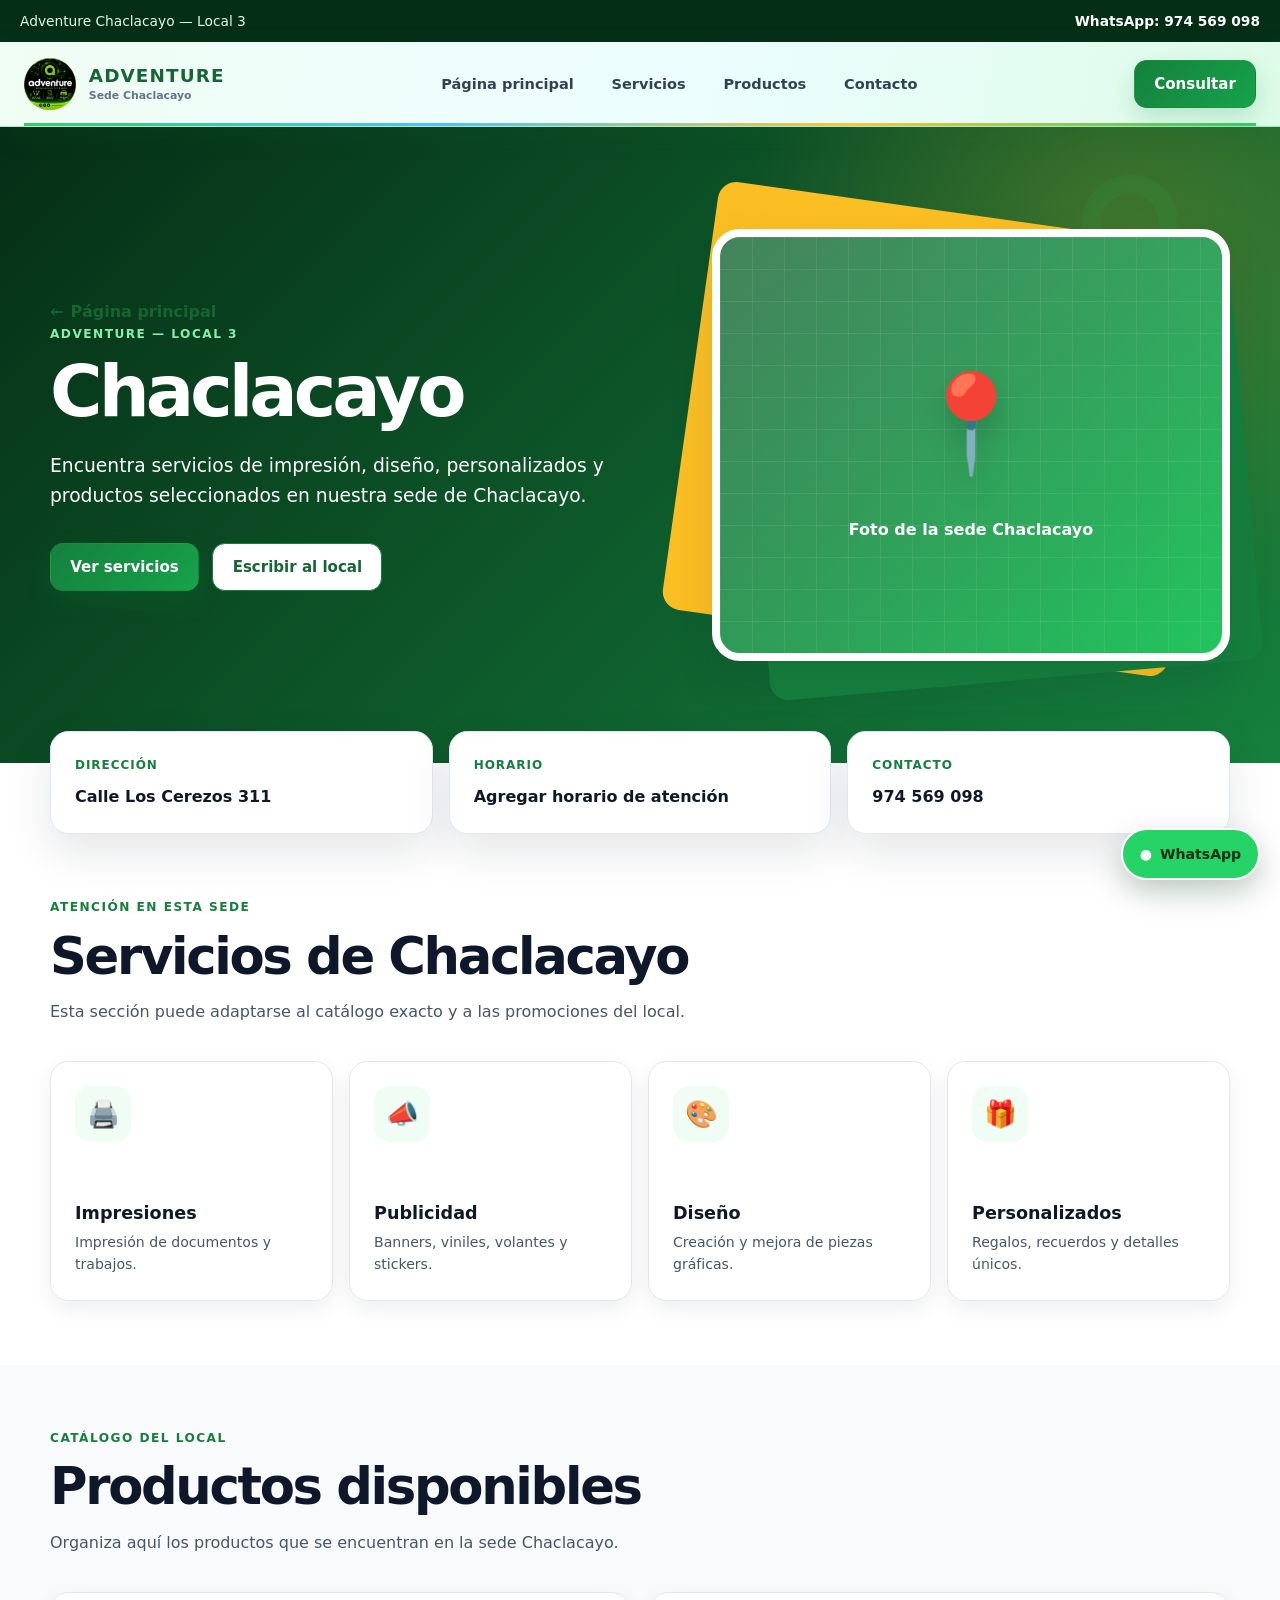
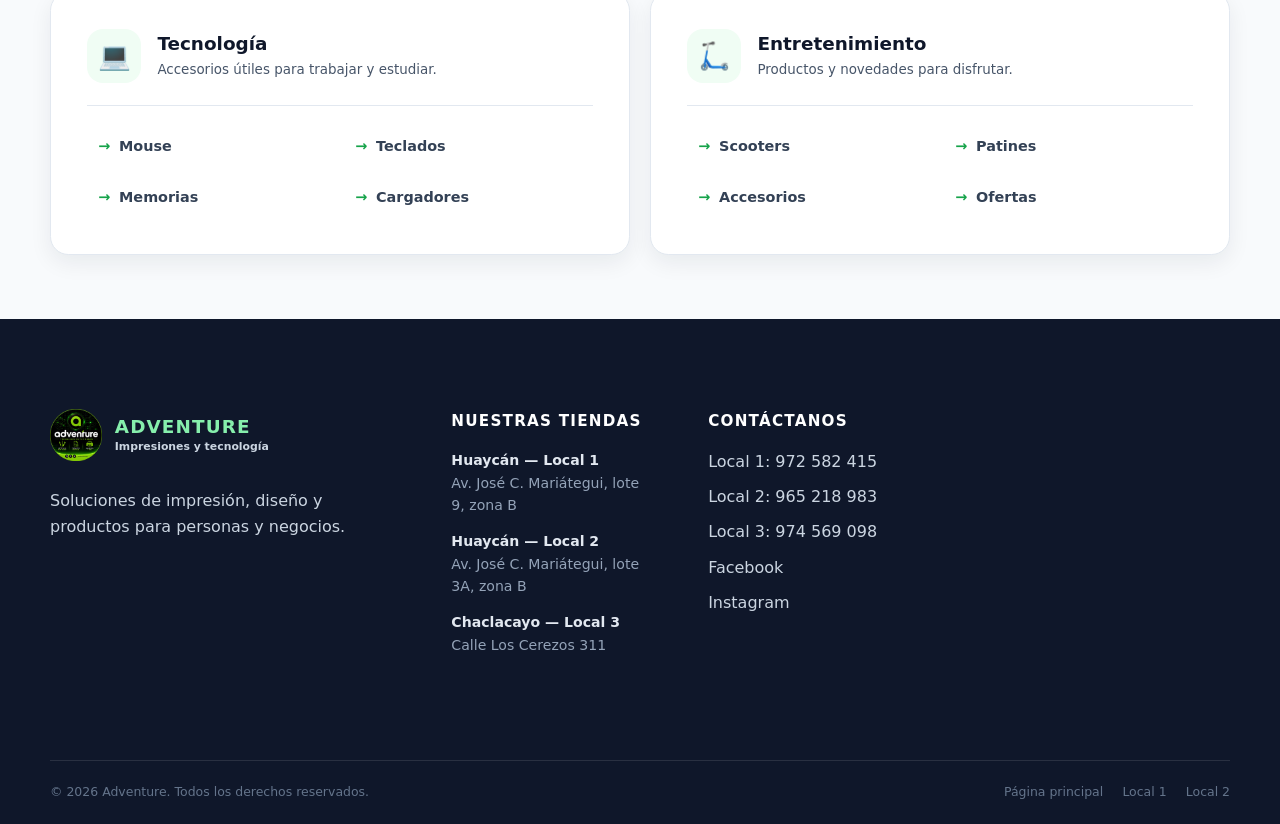
==== commit 7fa083ed: "Add files via upload" ====
--- a/local-chaclacayo.html
+++ b/local-chaclacayo.html
@@ -12,27 +12,27 @@
   </head>
   <body class="pagina-local">
     <a href="#contenido-principal">Saltar al contenido principal</a>
-    <div class="barra-superior"><div class="contenedor"><p>Adventure Chaclacayo — Local 3</p><a href="https://wa.me/51965218983" target="_blank" rel="noopener noreferrer">WhatsApp: 965 218 983</a></div></div>
+    <div class="barra-superior"><div class="contenedor"><p>Adventure Chaclacayo — Local 3</p><a href="https://wa.me/51974569098" target="_blank" rel="noopener noreferrer">WhatsApp: 974 569 098</a></div></div>
     <header class="cabecera" id="inicio">
       <div class="contenedor cabecera__contenido">
         <a class="marca" href="index.html"><img class="marca__logo" src="DADVENTUREICON.png" alt="Logo de Adventure" width="52" height="52"><span class="marca__texto"><strong>ADVENTURE</strong><small>Sede Chaclacayo</small></span></a>
         <button class="boton-menu" type="button" aria-expanded="false" aria-controls="menu-principal"><span class="sr-only">Abrir menú</span><span aria-hidden="true">☰</span></button>
         <nav id="menu-principal" class="navegacion" aria-label="Navegación del local"><ul><li><a href="index.html">Página principal</a></li><li><a href="#servicios-local">Servicios</a></li><li><a href="#productos-local">Productos</a></li><li><a href="#contacto-local">Contacto</a></li></ul></nav>
-        <a class="boton boton--cabecera" href="https://wa.me/51965218983?text=Hola%20Adventure,%20consulto%20por%20el%20Local%203%20de%20Chaclacayo" target="_blank" rel="noopener noreferrer">Consultar</a>
+        <a class="boton boton--cabecera" href="https://wa.me/51974569098?text=Hola%20Adventure,%20consulto%20por%20el%20Local%203%20de%20Chaclacayo" target="_blank" rel="noopener noreferrer">Consultar</a>
       </div>
     </header>
     <main id="contenido-principal">
       <section class="hero" aria-labelledby="titulo-local">
         <div class="contenedor hero__contenido">
-          <div class="hero__texto"><a class="volver-inicio" href="index.html">Página principal</a><p class="etiqueta">Adventure — Local 3</p><h1 id="titulo-local">Chaclacayo</h1><p>Encuentra servicios de impresión, diseño, personalizados y productos seleccionados en nuestra sede de Chaclacayo.</p><div class="hero__acciones"><a class="boton boton--principal" href="#servicios-local">Ver servicios</a><a class="boton boton--secundario" href="https://wa.me/51965218983?text=Hola,%20quiero%20consultar%20al%20Local%203%20de%20Chaclacayo" target="_blank" rel="noopener noreferrer">Escribir al local</a></div></div>
+          <div class="hero__texto"><a class="volver-inicio" href="index.html">Página principal</a><p class="etiqueta">Adventure — Local 3</p><h1 id="titulo-local">Chaclacayo</h1><p>Encuentra servicios de impresión, diseño, personalizados y productos seleccionados en nuestra sede de Chaclacayo.</p><div class="hero__acciones"><a class="boton boton--principal" href="#servicios-local">Ver servicios</a><a class="boton boton--secundario" href="https://wa.me/51974569098?text=Hola,%20quiero%20consultar%20al%20Local%203%20de%20Chaclacayo" target="_blank" rel="noopener noreferrer">Escribir al local</a></div></div>
           <div class="hero__visual"><div class="marcador-imagen"><span aria-hidden="true">📍</span><p>Foto de la sede Chaclacayo</p></div></div>
         </div>
       </section>
-      <div class="contenedor datos-local" id="contacto-local"><div class="dato-local"><span>Dirección</span><strong>Agregar dirección de Chaclacayo</strong></div><div class="dato-local"><span>Horario</span><strong>Agregar horario de atención</strong></div><div class="dato-local"><span>Contacto</span><a href="tel:+51965218983">965 218 983</a></div></div>
+      <div class="contenedor datos-local" id="contacto-local"><div class="dato-local"><span>Dirección</span><strong>Calle Los Cerezos 311</strong></div><div class="dato-local"><span>Horario</span><strong>Agregar horario de atención</strong></div><div class="dato-local"><span>Contacto</span><a href="tel:+51974569098">974 569 098</a></div></div>
       <section class="seccion" id="servicios-local"><div class="contenedor"><header class="encabezado-seccion"><p class="etiqueta">Atención en esta sede</p><h2>Servicios de Chaclacayo</h2><p>Esta sección puede adaptarse al catálogo exacto y a las promociones del local.</p></header><div class="rejilla-categorias"><article class="tarjeta-categoria"><span aria-hidden="true">🖨️</span><h3>Impresiones</h3><p>Impresión de documentos y trabajos.</p></article><article class="tarjeta-categoria"><span aria-hidden="true">📣</span><h3>Publicidad</h3><p>Banners, viniles, volantes y stickers.</p></article><article class="tarjeta-categoria"><span aria-hidden="true">🎨</span><h3>Diseño</h3><p>Creación y mejora de piezas gráficas.</p></article><article class="tarjeta-categoria"><span aria-hidden="true">🎁</span><h3>Personalizados</h3><p>Regalos, recuerdos y detalles únicos.</p></article></div></div></section>
       <section class="seccion seccion--alternativa" id="productos-local"><div class="contenedor"><header class="encabezado-seccion"><p class="etiqueta">Catálogo del local</p><h2>Productos disponibles</h2><p>Organiza aquí los productos que se encuentran en la sede Chaclacayo.</p></header><div class="lista-sectores"><article class="sector-productos"><header><span aria-hidden="true">💻</span><div><h3>Tecnología</h3><p>Accesorios útiles para trabajar y estudiar.</p></div></header><ul><li><a href="#">Mouse</a></li><li><a href="#">Teclados</a></li><li><a href="#">Memorias</a></li><li><a href="#">Cargadores</a></li></ul></article><article class="sector-productos"><header><span aria-hidden="true">🛴</span><div><h3>Entretenimiento</h3><p>Productos y novedades para disfrutar.</p></div></header><ul><li><a href="#">Scooters</a></li><li><a href="#">Patines</a></li><li><a href="#">Accesorios</a></li><li><a href="#">Ofertas</a></li></ul></article></div></div></section>
     </main>
-    <footer class="pie"><div class="contenedor pie__inferior"><p>&copy; 2026 Adventure — Chaclacayo.</p><nav><a href="index.html">Página principal</a><a href="local-huaycan-1.html">Local 1</a><a href="local-huaycan-2.html">Local 2</a></nav></div></footer>
-    <a class="whatsapp-flotante" href="https://wa.me/51965218983?text=Hola%20Adventure,%20consulto%20por%20el%20Local%203%20de%20Chaclacayo" target="_blank" rel="noopener noreferrer">WhatsApp</a>
+    <footer class="pie" id="contacto"><div class="contenedor pie__rejilla"><section><a class="marca marca--pie" href="index.html"><img class="marca__logo" src="DADVENTUREICON.png" alt="Logo de Adventure" width="52" height="52"><span class="marca__texto"><strong>ADVENTURE</strong><small>Impresiones y tecnología</small></span></a><p>Soluciones de impresión, diseño y productos para personas y negocios.</p></section><section><h2>Nuestras tiendas</h2><address><p><strong><a href="local-huaycan-1.html">Huaycán — Local 1</a></strong><br>Av. José C. Mariátegui, lote 9, zona B</p><p><strong><a href="local-huaycan-2.html">Huaycán — Local 2</a></strong><br>Av. José C. Mariátegui, lote 3A, zona B</p><p><strong><a href="local-chaclacayo.html">Chaclacayo — Local 3</a></strong><br>Calle Los Cerezos 311</p></address></section><section><h2>Contáctanos</h2><ul><li><a href="tel:+51972582415">Local 1: 972 582 415</a></li><li><a href="tel:+51965218983">Local 2: 965 218 983</a></li><li><a href="tel:+51974569098">Local 3: 974 569 098</a></li><li><a href="https://www.facebook.com/adventure.servicios/" target="_blank" rel="noopener noreferrer">Facebook</a></li><li><a href="https://www.instagram.com/adventure.pe/" target="_blank" rel="noopener noreferrer">Instagram</a></li></ul></section></div><div class="contenedor pie__inferior"><p>&copy; 2026 Adventure. Todos los derechos reservados.</p><nav><a href="index.html">Página principal</a><a href="local-huaycan-1.html">Local 1</a><a href="local-huaycan-2.html">Local 2</a></nav></div></footer>
+    <a class="whatsapp-flotante" href="https://wa.me/51974569098?text=Hola%20Adventure,%20consulto%20por%20el%20Local%203%20de%20Chaclacayo" target="_blank" rel="noopener noreferrer">WhatsApp</a>
   </body>
 </html>
--- a/styles.css
+++ b/styles.css
@@ -1038,17 +1038,17 @@
   overflow: hidden;
   padding-bottom: clamp(2.5rem, 4vw, 3.5rem);
   background:
-    radial-gradient(circle at 10% 5%, rgba(14, 165, 233, 0.24), transparent 28rem),
-    radial-gradient(circle at 92% 32%, rgba(59, 130, 246, 0.2), transparent 25rem),
-    linear-gradient(145deg, #020617, #071a33 55%, #06233c);
+    radial-gradient(circle at 8% 4%, rgba(34, 197, 94, 0.2), transparent 25rem),
+    radial-gradient(circle at 94% 35%, rgba(251, 191, 36, 0.13), transparent 24rem),
+    linear-gradient(145deg, #f0fdf4, #ffffff 52%, #ecfdf5);
 }
 
 .seccion-productos::before {
   position: absolute;
   inset: 0;
   background-image:
-    linear-gradient(rgba(56, 189, 248, 0.045) 1px, transparent 1px),
-    linear-gradient(90deg, rgba(56, 189, 248, 0.045) 1px, transparent 1px);
+    linear-gradient(rgba(22, 163, 74, 0.04) 1px, transparent 1px),
+    linear-gradient(90deg, rgba(22, 163, 74, 0.04) 1px, transparent 1px);
   background-size: 34px 34px;
   content: "";
   pointer-events: none;
@@ -1060,16 +1060,16 @@
 
 .seccion-productos .encabezado-seccion h2,
 .seccion-productos .encabezado-categorias-productos h3 {
-  color: var(--blanco);
+  color: var(--verde-950);
 }
 
 .seccion-productos .encabezado-seccion > div > p:not(.etiqueta),
 .seccion-productos .encabezado-categorias-productos > p {
-  color: #bfdbfe;
+  color: var(--gris-600);
 }
 
 .seccion-productos .etiqueta {
-  color: #38bdf8;
+  color: var(--verde-700);
 }
 
 .encabezado-vitrina {
@@ -1113,31 +1113,47 @@
 
 .rejilla-productos-destacados {
   display: grid;
-  grid-auto-columns: calc((100% - 3rem) / 4);
+  grid-template-columns: none;
   grid-auto-flow: column;
+  grid-auto-columns: minmax(14rem, 15.5rem);
   gap: 1rem;
   margin-bottom: clamp(2.5rem, 4vw, 3.5rem);
-  padding: 0.25rem 0.1rem 1.2rem;
+  padding: 0.35rem 0.15rem 1rem;
   overflow-x: auto;
   overscroll-behavior-inline: contain;
-  scroll-behavior: smooth;
   scroll-snap-type: inline mandatory;
-  scrollbar-color: var(--verde-500) var(--gris-100);
+  scroll-padding-inline: 0.15rem;
   scrollbar-width: thin;
+  scrollbar-color: var(--verde-500) rgba(255, 255, 255, 0.16);
+  -webkit-overflow-scrolling: touch;
+}
+
+.rejilla-productos-destacados::-webkit-scrollbar {
+  height: 0.4rem;
+}
+
+.rejilla-productos-destacados::-webkit-scrollbar-thumb {
+  border-radius: 999px;
+  background: linear-gradient(90deg, var(--verde-500), #38bdf8);
+}
+
+.rejilla-productos-destacados::-webkit-scrollbar-track {
+  border-radius: 999px;
+  background: rgba(255, 255, 255, 0.16);
 }
 
 .producto-destacado {
   display: flex;
   min-width: 0;
   flex-direction: column;
-  scroll-snap-align: start;
   overflow: hidden;
-  border: 1px solid rgba(56, 189, 248, 0.24);
+  border: 1px solid rgba(22, 163, 74, 0.2);
   border-radius: var(--radio-md);
-  background: linear-gradient(180deg, rgba(15, 35, 61, 0.98), rgba(6, 20, 38, 0.98));
-  box-shadow: 0 18px 38px rgba(0, 8, 24, 0.35);
+  background: var(--blanco);
+  box-shadow: 0 12px 28px rgba(20, 83, 45, 0.1);
   transition: border-color var(--transicion), box-shadow var(--transicion), transform var(--transicion);
   animation: aparecer-producto 520ms ease both;
+  scroll-snap-align: start;
 }
 
 .producto-destacado:nth-child(2) { animation-delay: 60ms; }
@@ -1156,8 +1172,8 @@
 }
 
 .producto-destacado:hover {
-  border-color: #38bdf8;
-  box-shadow: 0 22px 45px rgba(14, 165, 233, 0.24), 0 0 0 1px rgba(56, 189, 248, 0.18);
+  border-color: var(--verde-500);
+  box-shadow: 0 18px 36px rgba(22, 163, 74, 0.16);
   transform: translateY(-6px);
 }
 
@@ -1166,13 +1182,31 @@
   display: none !important;
 }
 
+.producto-destacado--vacio {
+  border-style: dashed;
+  border-color: rgba(34, 197, 94, 0.42);
+  background: linear-gradient(180deg, #ffffff, #f8fff9);
+}
+
+.producto-destacado--vacio .producto-destacado__fallback {
+  display: grid;
+  width: 3.25rem;
+  height: 3.25rem;
+  place-items: center;
+  border: 2px dashed rgba(21, 128, 61, 0.42);
+  border-radius: 1rem;
+  color: var(--verde-700);
+  font-size: 2rem;
+}
+
 .producto-destacado__imagen {
   position: relative;
   display: grid;
-  min-height: 11rem;
+  min-height: 9.5rem;
   place-items: center;
   overflow: hidden;
-  background: linear-gradient(145deg, #082f49, #0369a1);
+  border-bottom: 1px solid var(--verde-100);
+  background: linear-gradient(145deg, #ffffff, #f0fdf4);
   font-size: 4.5rem;
 }
 
@@ -1181,10 +1215,10 @@
   z-index: 2;
   display: none;
   width: 100%;
-  height: 11rem;
-  padding: 0.85rem;
+  height: 9.5rem;
+  padding: 0.75rem;
   object-fit: contain;
-  filter: drop-shadow(0 12px 14px rgba(0, 0, 0, 0.35));
+  filter: drop-shadow(0 10px 12px rgba(20, 83, 45, 0.18));
   transition: transform 260ms ease;
 }
 
@@ -1203,7 +1237,7 @@
 .producto-destacado__fallback {
   position: relative;
   z-index: 2;
-  filter: drop-shadow(0 12px 14px rgba(0, 0, 0, 0.35));
+  filter: drop-shadow(0 8px 10px rgba(20, 83, 45, 0.18));
 }
 
 .producto-destacado__oferta {
@@ -1242,27 +1276,30 @@
   left: -1rem;
 }
 
-.producto-destacado__imagen--amarillo { background: linear-gradient(145deg, #0c4a6e, #0891b2); }
-.producto-destacado__imagen--oscuro { background: linear-gradient(145deg, #0f172a, #1e40af); }
-.producto-destacado__imagen--azul { background: linear-gradient(145deg, #082f49, #0ea5e9); }
-.producto-destacado__imagen--rosa { background: linear-gradient(145deg, #172554, #7c3aed); }
-.producto-destacado__imagen--rojo { background: linear-gradient(145deg, #172554, #2563eb); }
-.producto-destacado__imagen--morado { background: linear-gradient(145deg, #1e1b4b, #6366f1); }
-.producto-destacado__imagen--naranja { background: linear-gradient(145deg, #0c4a6e, #0284c7); }
+.producto-destacado__imagen--verde,
+.producto-destacado__imagen--amarillo,
+.producto-destacado__imagen--oscuro,
+.producto-destacado__imagen--azul,
+.producto-destacado__imagen--rosa,
+.producto-destacado__imagen--rojo,
+.producto-destacado__imagen--morado,
+.producto-destacado__imagen--naranja {
+  background: linear-gradient(145deg, #ffffff, #ecfdf5);
+}
 
 .producto-destacado__contenido {
   display: flex;
   flex: 1;
   flex-direction: column;
-  padding: 1.15rem;
+  padding: 1rem 1.05rem 1.1rem;
 }
 
 .producto-destacado__etiqueta {
   align-self: flex-start;
   padding: 0.25rem 0.55rem;
   border-radius: 999px;
-  background: rgba(14, 165, 233, 0.15);
-  color: #7dd3fc;
+  background: var(--verde-100);
+  color: var(--verde-800);
   font-size: 0.68rem;
   font-weight: 900;
   letter-spacing: 0.05em;
@@ -1271,21 +1308,21 @@
 
 .producto-destacado h3 {
   margin: 0.25rem 0 0;
-  color: var(--blanco);
+  color: var(--gris-900);
   font-size: 1.05rem;
   line-height: 1.25;
 }
 
 .producto-destacado p {
   margin: 0.55rem 0 1.1rem;
-  color: #b6c7df;
+  color: var(--gris-600);
   font-size: 0.82rem;
   line-height: 1.5;
 }
 
 .producto-destacado .producto-destacado__marca {
   margin: 0.75rem 0 0;
-  color: #38bdf8;
+  color: var(--verde-700);
   font-size: 0.7rem;
   font-weight: 950;
   letter-spacing: 0.11em;
@@ -1294,7 +1331,7 @@
 .producto-destacado__precio {
   display: block;
   margin: auto 0 0.8rem;
-  color: #67e8f9;
+  color: var(--verde-700);
   font-size: 1.35rem;
   font-weight: 950;
   line-height: 1;
@@ -1313,7 +1350,7 @@
 }
 
 .producto-destacado__precios del {
-  color: #94a3b8;
+  color: var(--gris-500);
   font-size: 0.78rem;
 }
 
@@ -1321,7 +1358,7 @@
   display: block;
   padding: 0.65rem 0.75rem;
   border-radius: 0.7rem;
-  background: linear-gradient(135deg, #0284c7, #2563eb);
+  background: linear-gradient(135deg, var(--verde-600), var(--verde-700));
   color: var(--blanco);
   text-align: center;
   text-decoration: none;
@@ -1331,7 +1368,11 @@
 }
 
 .producto-destacado a:hover {
-  background: linear-gradient(135deg, #0369a1, #1d4ed8);
+  background: linear-gradient(135deg, var(--verde-700), var(--verde-800));
+}
+
+.producto-destacado__contenido > p:not(.producto-destacado__marca) {
+  display: none;
 }
 
 .encabezado-categorias-productos {
@@ -1434,35 +1475,35 @@
 }
 
 .seccion-productos .sector-productos {
-  border-color: rgba(56, 189, 248, 0.2);
-  background: rgba(8, 28, 52, 0.82);
-  box-shadow: 0 16px 34px rgba(0, 8, 24, 0.25);
+  border-color: rgba(22, 163, 74, 0.18);
+  background: rgba(255, 255, 255, 0.9);
+  box-shadow: 0 12px 28px rgba(20, 83, 45, 0.09);
 }
 
 .seccion-productos .sector-productos header {
-  border-bottom-color: rgba(56, 189, 248, 0.18);
+  border-bottom-color: var(--verde-100);
 }
 
 .seccion-productos .sector-productos header > span {
-  background: rgba(14, 165, 233, 0.16);
+  background: var(--verde-50);
 }
 
 .seccion-productos .sector-productos h3 {
-  color: var(--blanco);
+  color: var(--verde-950);
 }
 
 .seccion-productos .sector-productos header p,
 .seccion-productos .sector-productos a {
-  color: #bfdbfe;
+  color: var(--gris-600);
 }
 
 .seccion-productos .sector-productos a::before {
-  color: #38bdf8;
+  color: var(--verde-600);
 }
 
 .seccion-productos .sector-productos a:hover {
-  background: rgba(14, 165, 233, 0.14);
-  color: var(--blanco);
+  background: var(--verde-50);
+  color: var(--verde-800);
 }
 
 .seccion-sectores {
@@ -1558,7 +1599,7 @@
 .tarjeta-local {
   position: relative;
   display: flex;
-  min-height: 31rem;
+  min-height: 25.5rem;
   flex-direction: column;
   overflow: hidden;
   padding: 0;
@@ -1572,8 +1613,8 @@
 
 .tarjeta-local__foto {
   position: relative;
-  min-height: 12rem;
-  flex: 0 0 12rem;
+  min-height: 9rem;
+  flex: 0 0 9rem;
   border-bottom: 1px solid rgba(22, 163, 74, 0.24);
   background-color: var(--verde-900);
   background-position: center;
@@ -1588,7 +1629,7 @@
 }
 
 .tarjeta-local__foto--1 {
-  background-image: linear-gradient(135deg, rgba(5, 46, 22, 0.22), rgba(22, 163, 74, 0.12)), url("carsa.png");
+  background-image: linear-gradient(135deg, rgba(5, 46, 22, 0.22), rgba(22, 163, 74, 0.12)), url("./carsa.png");
 }
 
 .tarjeta-local__foto--2 {
@@ -1604,7 +1645,7 @@
   display: flex;
   flex: 1;
   flex-direction: column;
-  padding: 1.65rem 1.8rem 1.8rem;
+  padding: 1.15rem 1.35rem 1.35rem;
 }
 
 .tarjeta-local:hover {
@@ -1615,10 +1656,10 @@
 
 .tarjeta-local__numero {
   position: absolute;
-  top: -1.15rem;
+  top: -0.75rem;
   right: 1rem;
   color: rgba(34, 197, 94, 0.13);
-  font-size: 6.5rem;
+  font-size: 5rem;
   font-weight: 950;
   line-height: 1;
 }
@@ -1632,14 +1673,14 @@
 
 .tarjeta-local h3 {
   max-width: 12ch;
-  margin: 1.8rem 0 0;
+  margin: 1rem 0 0;
   color: var(--gris-900);
-  font-size: 1.65rem;
+  font-size: 1.35rem;
   line-height: 1.1;
 }
 
 .tarjeta-local__contenido > p:not(.etiqueta) {
-  margin: 1rem 0 1.5rem;
+  margin: 0.7rem 0 1rem;
   color: var(--texto-suave);
 }
 
@@ -1890,7 +1931,7 @@
 
   .rejilla-productos-destacados {
     grid-template-columns: none;
-    grid-auto-columns: calc((100% - 1rem) / 2.2);
+    grid-auto-columns: minmax(13.5rem, 15rem);
   }
 
   .pie__rejilla {
@@ -2232,14 +2273,192 @@
     margin-top: 1rem;
   }
 
+  .rejilla-productos-destacados {
+    display: grid;
+    grid-template-columns: none;
+    grid-template-rows: repeat(3, minmax(0, auto));
+    grid-auto-flow: column;
+    grid-auto-columns: minmax(10.25rem, 43vw);
+    column-gap: 0.75rem;
+    row-gap: 0.7rem;
+    margin-inline: -0.75rem;
+    margin-bottom: 2.4rem;
+    padding: 0.4rem 0.75rem 1rem;
+    overflow-x: auto;
+    overscroll-behavior-inline: contain;
+    scroll-snap-type: inline mandatory;
+    scroll-padding-inline: 0.75rem;
+    scrollbar-width: thin;
+    scrollbar-color: var(--verde-500) rgba(255, 255, 255, 0.16);
+    -webkit-overflow-scrolling: touch;
+  }
+
+  .rejilla-productos-destacados::-webkit-scrollbar {
+    height: 0.35rem;
+  }
+
+  .rejilla-productos-destacados::-webkit-scrollbar-thumb {
+    border-radius: 999px;
+    background: linear-gradient(90deg, var(--verde-500), #38bdf8);
+  }
+
+  .rejilla-productos-destacados::-webkit-scrollbar-track {
+    border-radius: 999px;
+    background: rgba(255, 255, 255, 0.16);
+  }
+
+  .producto-destacado {
+    min-height: 15.75rem;
+    border-color: rgba(34, 197, 94, 0.32);
+    border-radius: 1rem;
+    scroll-snap-align: start;
+    box-shadow: 0 12px 26px rgba(6, 78, 59, 0.16);
+  }
+
+  .producto-destacado__imagen {
+    min-height: 6.8rem;
+  }
+
+  .producto-destacado__imagen img {
+    height: 6.8rem;
+    padding: 0.45rem;
+  }
+
+  .producto-destacado__contenido {
+    padding: 0.72rem 0.72rem 0.8rem;
+  }
+
+  .producto-destacado__etiqueta {
+    max-width: 100%;
+    padding: 0.2rem 0.42rem;
+    overflow: hidden;
+    font-size: 0.56rem;
+    text-overflow: ellipsis;
+    white-space: nowrap;
+  }
+
+  .producto-destacado .producto-destacado__marca {
+    margin-top: 0.48rem;
+    font-size: 0.58rem;
+  }
+
+  .producto-destacado h3 {
+    min-height: 2.15rem;
+    margin-top: 0.16rem;
+    padding: 0;
+    font-size: 0.86rem;
+    line-height: 1.25;
+  }
+
+  .producto-destacado__precio {
+    margin-bottom: 0.58rem;
+    font-size: 1.08rem;
+  }
+
+  .producto-destacado__precios {
+    gap: 0.35rem;
+    margin-bottom: 0.58rem;
+  }
+
+  .producto-destacado a {
+    padding: 0.55rem 0.38rem;
+    border-radius: 0.65rem;
+    font-size: 0.66rem;
+    line-height: 1.25;
+  }
+
   .rejilla-servicios,
   .lista-sectores,
-  .rejilla-locales,
   .datos-local,
   .pasos {
     grid-template-columns: 1fr;
   }
 
+  .seccion-locales {
+    padding-block: 1.25rem 2.35rem;
+  }
+
+  .encabezado-locales {
+    margin-bottom: 1.35rem;
+  }
+
+  .encabezado-locales h2 {
+    font-size: clamp(1.75rem, 8vw, 2.35rem);
+  }
+
+  .rejilla-locales {
+    display: grid;
+    grid-template-columns: none;
+    grid-auto-flow: column;
+    grid-auto-columns: minmax(13.5rem, 68vw);
+    gap: 0.8rem;
+    margin-inline: -0.75rem;
+    padding: 0.35rem 0.75rem 1rem;
+    overflow-x: auto;
+    overscroll-behavior-inline: contain;
+    scroll-snap-type: inline mandatory;
+    scroll-padding-inline: 0.75rem;
+    scrollbar-width: thin;
+    scrollbar-color: var(--verde-500) rgba(255, 255, 255, 0.12);
+    -webkit-overflow-scrolling: touch;
+  }
+
+  .rejilla-locales::-webkit-scrollbar {
+    height: 0.35rem;
+  }
+
+  .rejilla-locales::-webkit-scrollbar-thumb {
+    border-radius: 999px;
+    background: var(--verde-500);
+  }
+
+  .rejilla-locales::-webkit-scrollbar-track {
+    border-radius: 999px;
+    background: rgba(255, 255, 255, 0.12);
+  }
+
+  .tarjeta-local {
+    min-height: 21.5rem;
+    border-top-width: 3px;
+    border-radius: 1rem;
+    scroll-snap-align: start;
+  }
+
+  .tarjeta-local__foto {
+    min-height: 6.75rem;
+    flex-basis: 6.75rem;
+  }
+
+  .tarjeta-local__contenido {
+    padding: 0.8rem 0.85rem 0.9rem;
+  }
+
+  .tarjeta-local__numero {
+    top: -0.65rem;
+    font-size: 4.25rem;
+  }
+
+  .tarjeta-local h3 {
+    margin-top: 0.65rem;
+    font-size: 1.12rem;
+  }
+
+  .tarjeta-local__contenido > p:not(.etiqueta) {
+    margin: 0.65rem 0 0.85rem;
+  }
+
+  .tarjeta-local__telefono {
+    margin-bottom: 0.8rem;
+    font-size: 0.72rem;
+  }
+
+  .tarjeta-local .boton {
+    width: 100%;
+    justify-content: center;
+    padding: 0.68rem 0.75rem;
+    text-align: center;
+  }
+
   .llamada-accion__contenido {
     flex-direction: column;
     align-items: flex-start;
@@ -2268,11 +2487,17 @@
 
   .rejilla-productos-destacados {
     grid-template-columns: none;
-    grid-auto-columns: minmax(16rem, 84vw);
+    grid-template-rows: repeat(3, minmax(0, auto));
+    grid-auto-columns: minmax(9.5rem, 46vw);
+    gap: 0.7rem;
   }
 
   .producto-destacado__imagen {
-    min-height: 10rem;
+    min-height: 6.3rem;
+  }
+
+  .producto-destacado__imagen img {
+    height: 6.3rem;
   }
 
   .marca__simbolo {
@@ -2334,6 +2559,78 @@
   }
 }
 
+/* Tres filas de productos con desplazamiento independiente */
+
+.rejilla-productos-destacados {
+  display: grid;
+  grid-template-columns: minmax(0, 1fr);
+  grid-template-rows: none;
+  grid-auto-flow: row;
+  grid-auto-columns: auto;
+  gap: 1rem;
+  padding: 0.35rem 0 1rem;
+  overflow: visible;
+  scroll-snap-type: none;
+}
+
+.fila-productos {
+  display: grid;
+  grid-template-columns: none;
+  grid-auto-flow: column;
+  grid-auto-columns: minmax(14rem, 15.5rem);
+  gap: 1rem;
+  padding: 0.3rem 0.15rem 0.8rem;
+  overflow-x: auto;
+  overscroll-behavior-inline: contain;
+  scroll-snap-type: inline mandatory;
+  scroll-padding-inline: 0.15rem;
+  scrollbar-width: thin;
+  scrollbar-color: var(--verde-500) rgba(255, 255, 255, 0.16);
+  -webkit-overflow-scrolling: touch;
+}
+
+.fila-productos::-webkit-scrollbar {
+  height: 0.38rem;
+}
+
+.fila-productos::-webkit-scrollbar-thumb {
+  border-radius: 999px;
+  background: linear-gradient(90deg, var(--verde-500), #38bdf8);
+}
+
+.fila-productos::-webkit-scrollbar-track {
+  border-radius: 999px;
+  background: rgba(255, 255, 255, 0.16);
+}
+
+@media (max-width: 760px) {
+  .rejilla-productos-destacados {
+    grid-template-rows: none;
+    grid-auto-flow: row;
+    grid-auto-columns: auto;
+    gap: 0.85rem;
+    margin-inline: 0;
+    padding: 0.25rem 0 1rem;
+    overflow: visible;
+    scroll-snap-type: none;
+  }
+
+  .fila-productos {
+    grid-auto-columns: minmax(10.25rem, 43vw);
+    column-gap: 0.75rem;
+    margin-inline: -0.75rem;
+    padding: 0.3rem 0.75rem 0.75rem;
+    scroll-padding-inline: 0.75rem;
+  }
+}
+
+@media (max-width: 480px) {
+  .fila-productos {
+    grid-auto-columns: minmax(9.5rem, 46vw);
+    gap: 0.7rem;
+  }
+}
+
 /* Preferencias de accesibilidad */
 
 @media (prefers-reduced-motion: reduce) {
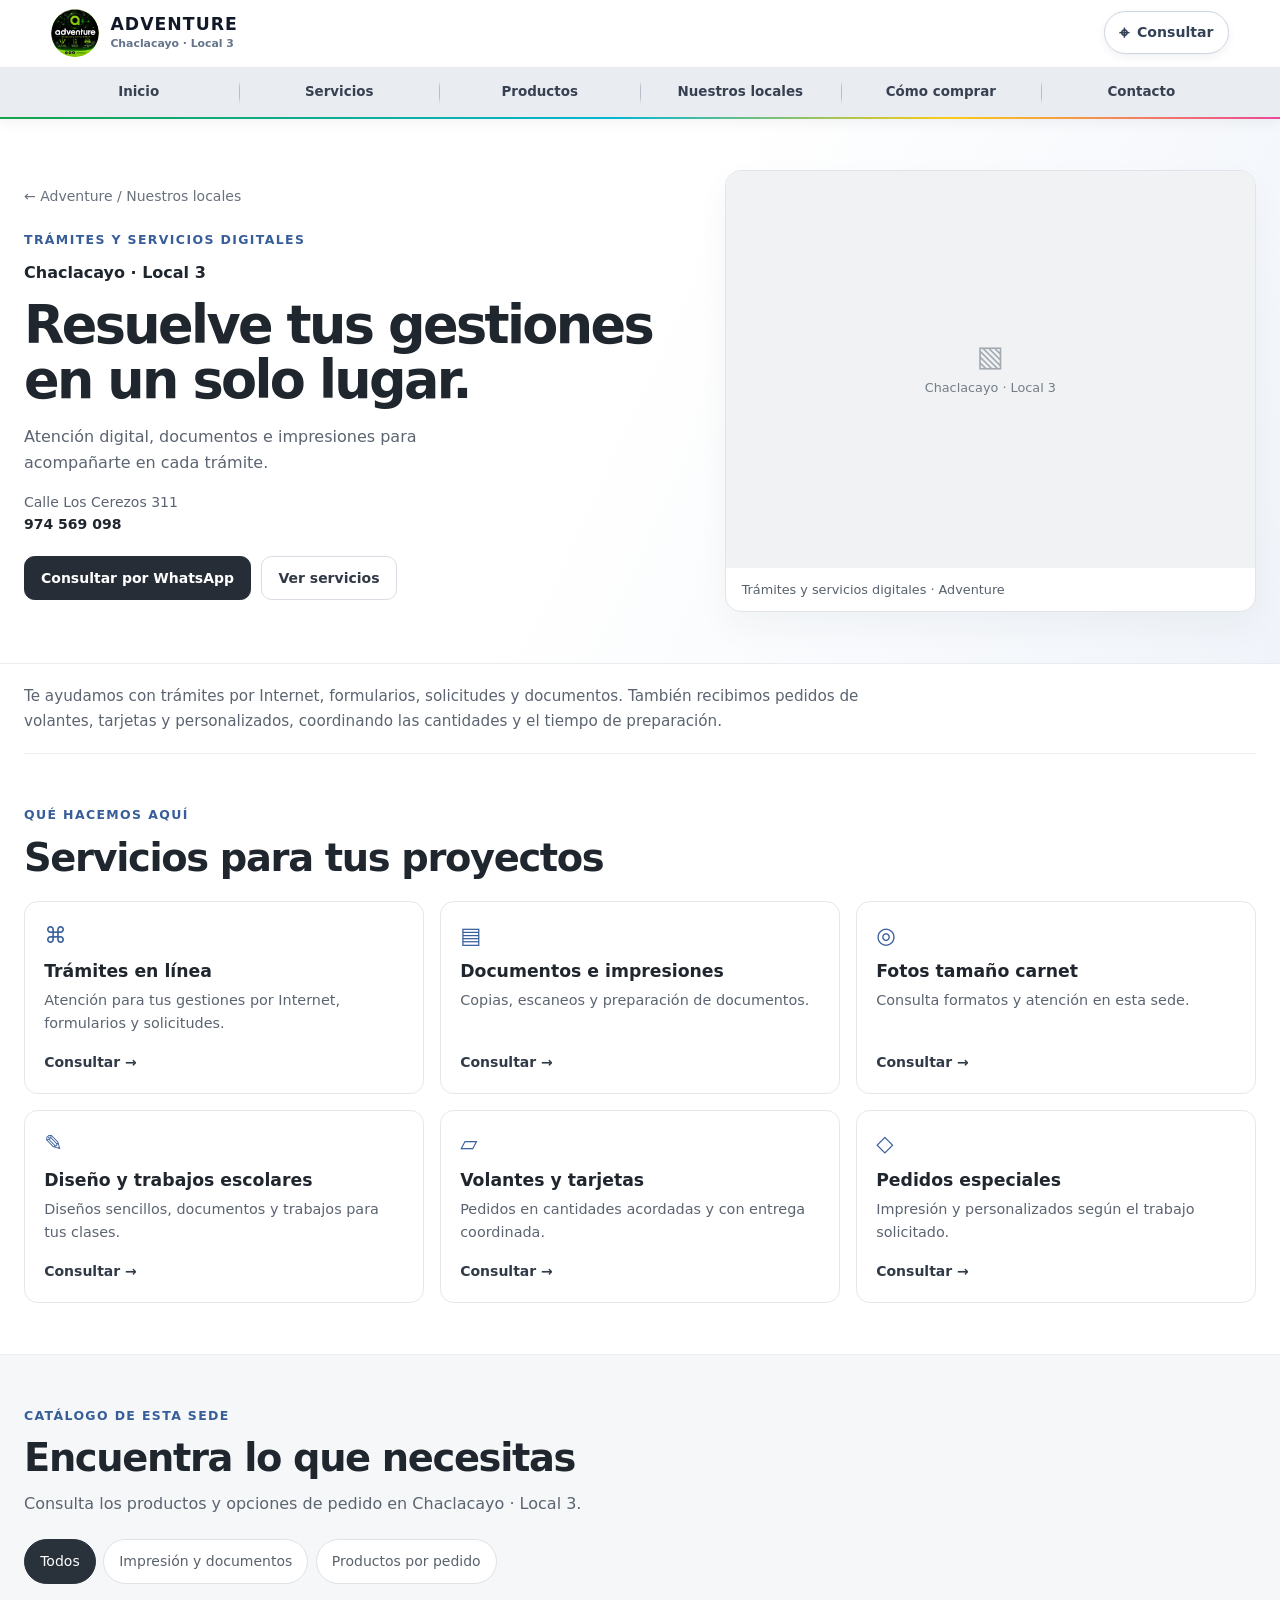
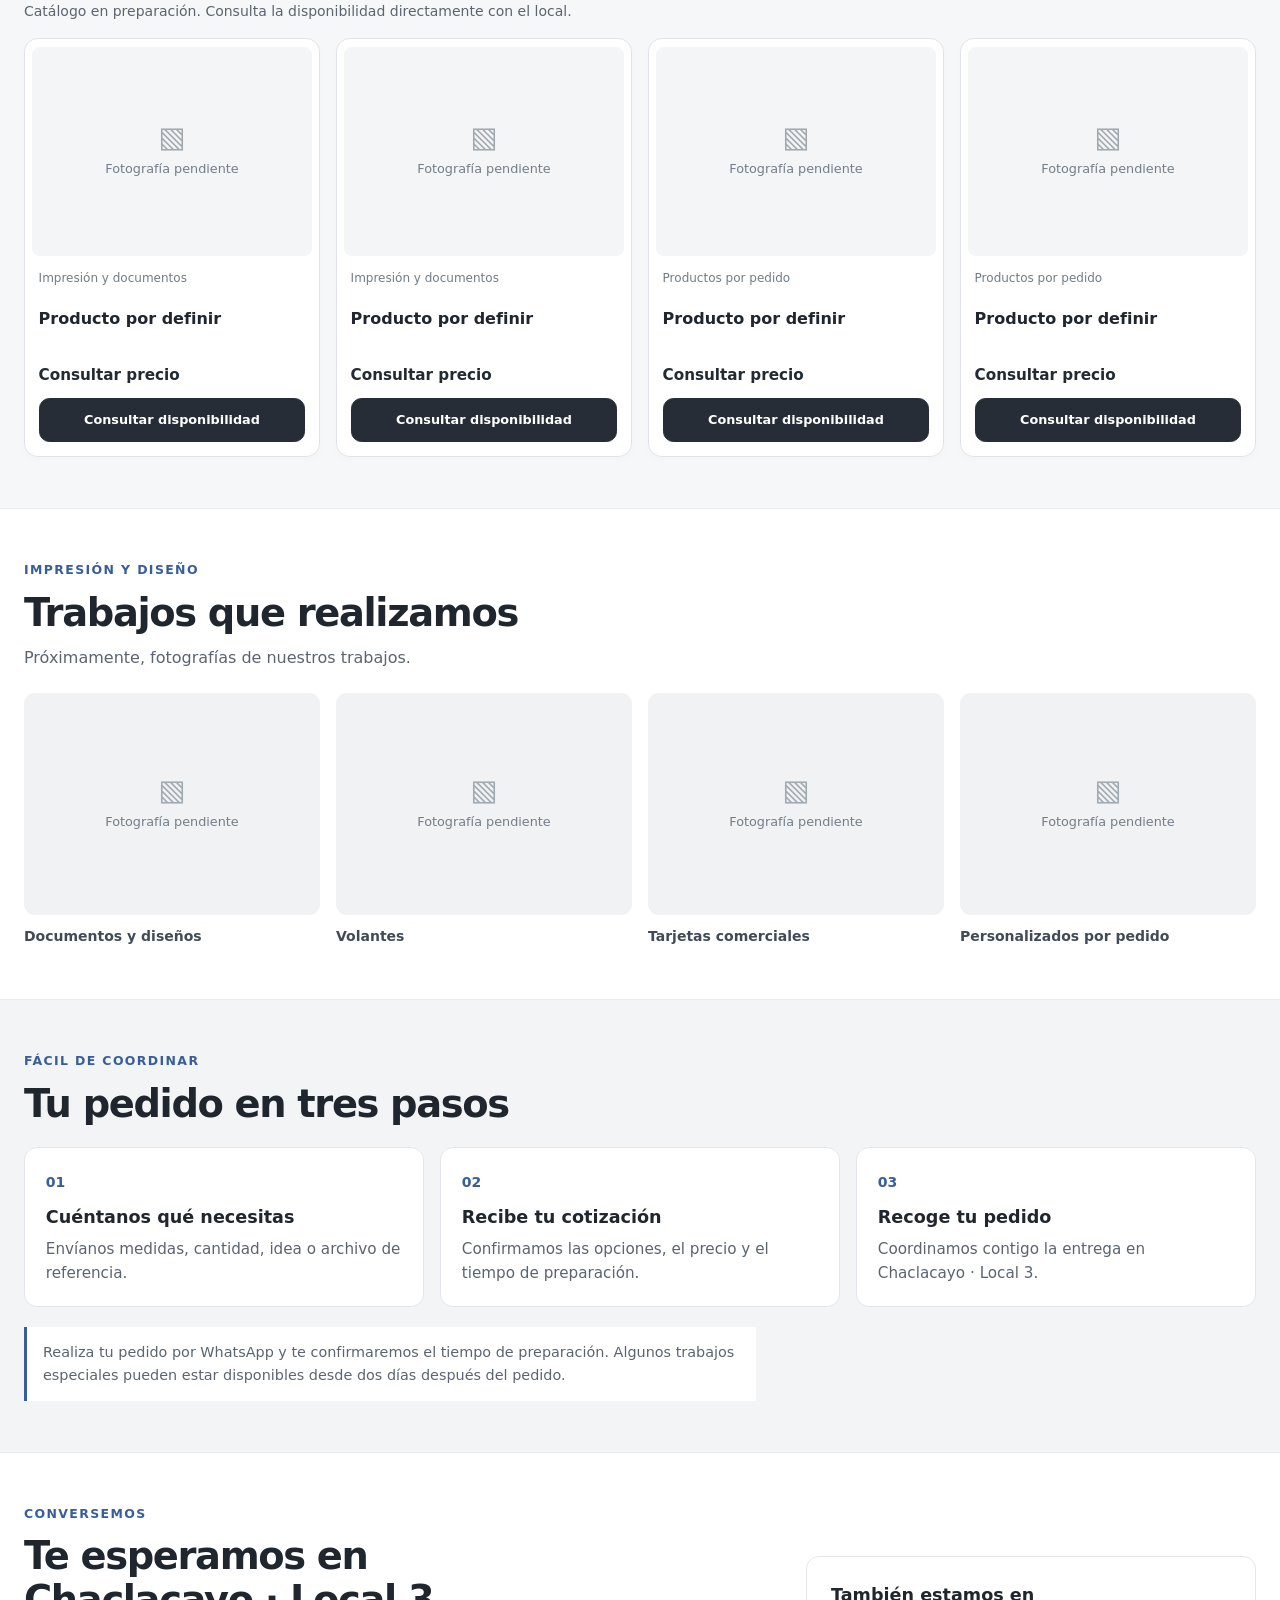
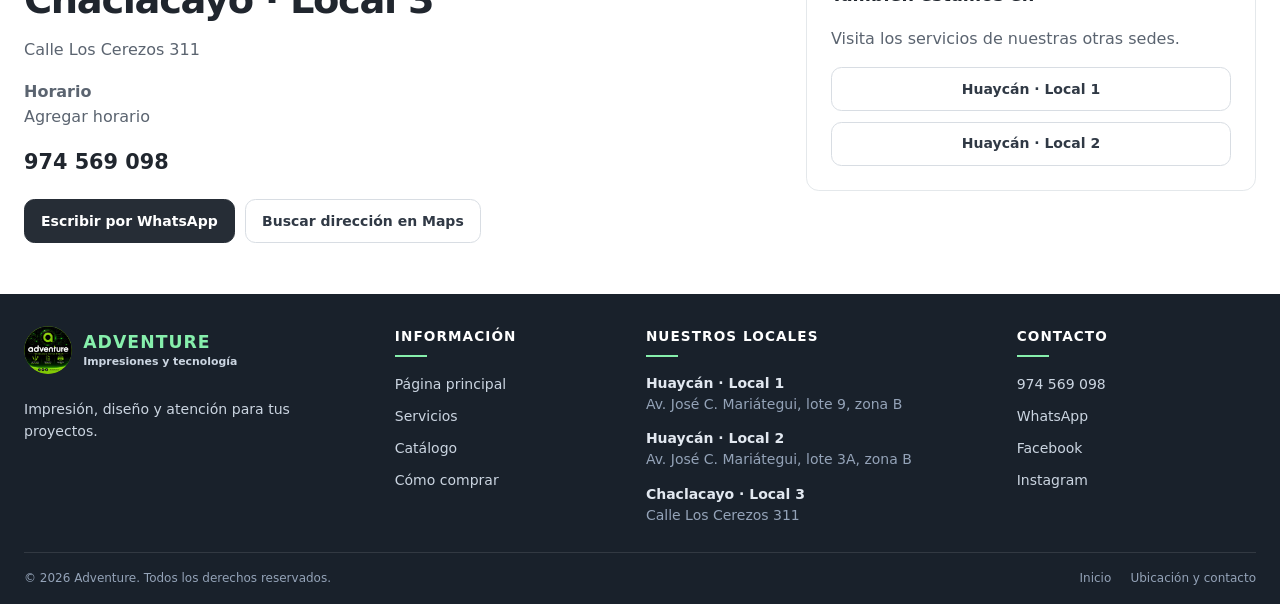
==== commit d74208b4: "Add files via upload" ====
--- a/local-chaclacayo.html
+++ b/local-chaclacayo.html
@@ -1,38 +1,74 @@
 <!doctype html>
 <html lang="es">
-  <head>
-    <meta charset="UTF-8">
-    <meta name="viewport" content="width=device-width, initial-scale=1.0">
-    <meta name="description" content="Adventure Chaclacayo: impresiones, diseño, productos, personalizados y tecnología.">
-    <meta name="theme-color" content="#15803d">
-    <title>Chaclacayo | Adventure</title>
-    <link rel="icon" href="DADVENTUREICON.png">
-    <link rel="stylesheet" href="styles.css">
-    <script src="script.js" defer></script>
-  </head>
-  <body class="pagina-local">
-    <a href="#contenido-principal">Saltar al contenido principal</a>
-    <div class="barra-superior"><div class="contenedor"><p>Adventure Chaclacayo — Local 3</p><a href="https://wa.me/51974569098" target="_blank" rel="noopener noreferrer">WhatsApp: 974 569 098</a></div></div>
-    <header class="cabecera" id="inicio">
-      <div class="contenedor cabecera__contenido">
-        <a class="marca" href="index.html"><img class="marca__logo" src="DADVENTUREICON.png" alt="Logo de Adventure" width="52" height="52"><span class="marca__texto"><strong>ADVENTURE</strong><small>Sede Chaclacayo</small></span></a>
-        <button class="boton-menu" type="button" aria-expanded="false" aria-controls="menu-principal"><span class="sr-only">Abrir menú</span><span aria-hidden="true">☰</span></button>
-        <nav id="menu-principal" class="navegacion" aria-label="Navegación del local"><ul><li><a href="index.html">Página principal</a></li><li><a href="#servicios-local">Servicios</a></li><li><a href="#productos-local">Productos</a></li><li><a href="#contacto-local">Contacto</a></li></ul></nav>
-        <a class="boton boton--cabecera" href="https://wa.me/51974569098?text=Hola%20Adventure,%20consulto%20por%20el%20Local%203%20de%20Chaclacayo" target="_blank" rel="noopener noreferrer">Consultar</a>
-      </div>
-    </header>
-    <main id="contenido-principal">
-      <section class="hero" aria-labelledby="titulo-local">
-        <div class="contenedor hero__contenido">
-          <div class="hero__texto"><a class="volver-inicio" href="index.html">Página principal</a><p class="etiqueta">Adventure — Local 3</p><h1 id="titulo-local">Chaclacayo</h1><p>Encuentra servicios de impresión, diseño, personalizados y productos seleccionados en nuestra sede de Chaclacayo.</p><div class="hero__acciones"><a class="boton boton--principal" href="#servicios-local">Ver servicios</a><a class="boton boton--secundario" href="https://wa.me/51974569098?text=Hola,%20quiero%20consultar%20al%20Local%203%20de%20Chaclacayo" target="_blank" rel="noopener noreferrer">Escribir al local</a></div></div>
-          <div class="hero__visual"><div class="marcador-imagen"><span aria-hidden="true">📍</span><p>Foto de la sede Chaclacayo</p></div></div>
-        </div>
-      </section>
-      <div class="contenedor datos-local" id="contacto-local"><div class="dato-local"><span>Dirección</span><strong>Calle Los Cerezos 311</strong></div><div class="dato-local"><span>Horario</span><strong>Agregar horario de atención</strong></div><div class="dato-local"><span>Contacto</span><a href="tel:+51974569098">974 569 098</a></div></div>
-      <section class="seccion" id="servicios-local"><div class="contenedor"><header class="encabezado-seccion"><p class="etiqueta">Atención en esta sede</p><h2>Servicios de Chaclacayo</h2><p>Esta sección puede adaptarse al catálogo exacto y a las promociones del local.</p></header><div class="rejilla-categorias"><article class="tarjeta-categoria"><span aria-hidden="true">🖨️</span><h3>Impresiones</h3><p>Impresión de documentos y trabajos.</p></article><article class="tarjeta-categoria"><span aria-hidden="true">📣</span><h3>Publicidad</h3><p>Banners, viniles, volantes y stickers.</p></article><article class="tarjeta-categoria"><span aria-hidden="true">🎨</span><h3>Diseño</h3><p>Creación y mejora de piezas gráficas.</p></article><article class="tarjeta-categoria"><span aria-hidden="true">🎁</span><h3>Personalizados</h3><p>Regalos, recuerdos y detalles únicos.</p></article></div></div></section>
-      <section class="seccion seccion--alternativa" id="productos-local"><div class="contenedor"><header class="encabezado-seccion"><p class="etiqueta">Catálogo del local</p><h2>Productos disponibles</h2><p>Organiza aquí los productos que se encuentran en la sede Chaclacayo.</p></header><div class="lista-sectores"><article class="sector-productos"><header><span aria-hidden="true">💻</span><div><h3>Tecnología</h3><p>Accesorios útiles para trabajar y estudiar.</p></div></header><ul><li><a href="#">Mouse</a></li><li><a href="#">Teclados</a></li><li><a href="#">Memorias</a></li><li><a href="#">Cargadores</a></li></ul></article><article class="sector-productos"><header><span aria-hidden="true">🛴</span><div><h3>Entretenimiento</h3><p>Productos y novedades para disfrutar.</p></div></header><ul><li><a href="#">Scooters</a></li><li><a href="#">Patines</a></li><li><a href="#">Accesorios</a></li><li><a href="#">Ofertas</a></li></ul></article></div></div></section>
-    </main>
-    <footer class="pie" id="contacto"><div class="contenedor pie__rejilla"><section><a class="marca marca--pie" href="index.html"><img class="marca__logo" src="DADVENTUREICON.png" alt="Logo de Adventure" width="52" height="52"><span class="marca__texto"><strong>ADVENTURE</strong><small>Impresiones y tecnología</small></span></a><p>Soluciones de impresión, diseño y productos para personas y negocios.</p></section><section><h2>Nuestras tiendas</h2><address><p><strong><a href="local-huaycan-1.html">Huaycán — Local 1</a></strong><br>Av. José C. Mariátegui, lote 9, zona B</p><p><strong><a href="local-huaycan-2.html">Huaycán — Local 2</a></strong><br>Av. José C. Mariátegui, lote 3A, zona B</p><p><strong><a href="local-chaclacayo.html">Chaclacayo — Local 3</a></strong><br>Calle Los Cerezos 311</p></address></section><section><h2>Contáctanos</h2><ul><li><a href="tel:+51972582415">Local 1: 972 582 415</a></li><li><a href="tel:+51965218983">Local 2: 965 218 983</a></li><li><a href="tel:+51974569098">Local 3: 974 569 098</a></li><li><a href="https://www.facebook.com/adventure.servicios/" target="_blank" rel="noopener noreferrer">Facebook</a></li><li><a href="https://www.instagram.com/adventure.pe/" target="_blank" rel="noopener noreferrer">Instagram</a></li></ul></section></div><div class="contenedor pie__inferior"><p>&copy; 2026 Adventure. Todos los derechos reservados.</p><nav><a href="index.html">Página principal</a><a href="local-huaycan-1.html">Local 1</a><a href="local-huaycan-2.html">Local 2</a></nav></div></footer>
-    <a class="whatsapp-flotante" href="https://wa.me/51974569098?text=Hola%20Adventure,%20consulto%20por%20el%20Local%203%20de%20Chaclacayo" target="_blank" rel="noopener noreferrer">WhatsApp</a>
-  </body>
-</html>
+<head>
+ <meta charset="UTF-8"><meta name="viewport" content="width=device-width, initial-scale=1">
+ <title>Chaclacayo · Local 3 | Adventure</title>
+ <meta name="description" content="Atención digital, documentos e impresiones para acompañarte en cada trámite.">
+ <meta name="theme-color" content="#ffffff">
+ <link rel="icon" href="DADVENTUREICON.png"><link rel="stylesheet" href="styles.css"><script src="script.js" defer></script>
+</head>
+<body class="ad-local local--chaclacayo">
+<a href="#contenido-principal">Saltar al contenido principal</a>
+<header class="cabecera" id="inicio"><div class="contenedor cabecera__contenido">
+  <a class="marca" href="index.html"><img class="marca__logo" src="DADVENTUREICON.png" alt="Logo de Adventure" width="52" height="52"><span class="marca__texto"><strong>ADVENTURE</strong><small>Chaclacayo · Local 3</small></span></a>
+  <button class="boton-menu" type="button" aria-expanded="false" aria-controls="menu-principal"><span class="sr-only">Abrir menú</span><span aria-hidden="true">☰</span></button>
+  <nav id="menu-principal" class="navegacion" aria-label="Navegación principal"><ul>
+   <li><a href="index.html">Inicio</a></li><li><a href="#servicios-local">Servicios</a></li><li><a href="#productos-local">Productos</a></li>
+   <li class="menu-desplegable"><button class="menu-desplegable__boton" type="button" aria-expanded="false" aria-controls="menu-locales">Nuestros locales <span aria-hidden="true">⌄</span></button><div class="menu-desplegable__panel" id="menu-locales"><a href="local-huaycan-1.html">Huaycán · Local 1</a><a href="local-huaycan-2.html">Huaycán · Local 2</a><a href="local-chaclacayo.html" aria-current="page">Chaclacayo · Local 3</a></div></li>
+   <li><a href="#pedido-local">Cómo comprar</a></li><li><a href="#contacto-local">Contacto</a></li>
+  </ul></nav>
+  <a class="boton boton--cabecera" href="https://wa.me/51974569098?text=Hola%2C%20quiero%20consultar%20en%20Chaclacayo%20%C2%B7%20Local%203" target="_blank" rel="noopener noreferrer">Consultar</a>
+ </div></header>
+<main id="contenido-principal">
+ <section class="ad-hero" aria-labelledby="titulo-local"><div class="ad-wrap ad-hero-grid">
+  <div><a class="ad-back" href="index.html">← Adventure / Nuestros locales</a><p class="ad-eyebrow">Trámites y servicios digitales</p><h1 id="titulo-local">Chaclacayo · Local 3</h1><h2>Resuelve tus gestiones en un solo lugar.</h2><p class="ad-lead">Atención digital, documentos e impresiones para acompañarte en cada trámite.</p><p class="ad-location">Calle Los Cerezos 311<br><a href="tel:+51974569098">974 569 098</a></p><div class="ad-actions"><a class="ad-button" href="https://wa.me/51974569098?text=Hola%2C%20quisiera%20consultar%20en%20Chaclacayo%20%C2%B7%20Local%203" target="_blank" rel="noopener noreferrer">Consultar por WhatsApp</a><a class="ad-button ad-button--light" href="#servicios-local">Ver servicios</a></div></div>
+  <figure class="ad-store-photo"><div class="ad-media"><img src="chaclacayo.png" alt="Chaclacayo · Local 3" width="800" height="600" ><span class="ad-placeholder"><span aria-hidden="true">▧</span>Chaclacayo · Local 3</span></div><figcaption>Trámites y servicios digitales · Adventure</figcaption></figure>
+ </div></section>
+ <section class="ad-summary ad-wrap" aria-label="Sobre esta sede"><p>Te ayudamos con trámites por Internet, formularios, solicitudes y documentos. También recibimos pedidos de volantes, tarjetas y personalizados, coordinando las cantidades y el tiempo de preparación.</p></section>
+ <section class="ad-section" id="servicios-local"><div class="ad-wrap" data-reveal><header class="ad-heading"><p class="ad-eyebrow">Qué hacemos aquí</p><h2>Servicios para tus proyectos</h2></header><div class="ad-services" tabindex="0" role="region" aria-label="Servicios del local; desliza para ver más"><article class="ad-service"><span class="ad-service-icon" aria-hidden="true">⌘</span><h3>Trámites en línea</h3><p>Atención para tus gestiones por Internet, formularios y solicitudes.</p><a class="ad-text-link" href="https://wa.me/51974569098?text=Hola%2C%20quisiera%20consultar%20sobre%20Tr%C3%A1mites%20en%20l%C3%ADnea%20en%20Chaclacayo%20%C2%B7%20Local%203" target="_blank" rel="noopener noreferrer">Consultar →</a></article>
+<article class="ad-service"><span class="ad-service-icon" aria-hidden="true">▤</span><h3>Documentos e impresiones</h3><p>Copias, escaneos y preparación de documentos.</p><a class="ad-text-link" href="https://wa.me/51974569098?text=Hola%2C%20quisiera%20consultar%20sobre%20Documentos%20e%20impresiones%20en%20Chaclacayo%20%C2%B7%20Local%203" target="_blank" rel="noopener noreferrer">Consultar →</a></article>
+<article class="ad-service"><span class="ad-service-icon" aria-hidden="true">◎</span><h3>Fotos tamaño carnet</h3><p>Consulta formatos y atención en esta sede.</p><a class="ad-text-link" href="https://wa.me/51974569098?text=Hola%2C%20quisiera%20consultar%20sobre%20Fotos%20tama%C3%B1o%20carnet%20en%20Chaclacayo%20%C2%B7%20Local%203" target="_blank" rel="noopener noreferrer">Consultar →</a></article>
+<article class="ad-service"><span class="ad-service-icon" aria-hidden="true">✎</span><h3>Diseño y trabajos escolares</h3><p>Diseños sencillos, documentos y trabajos para tus clases.</p><a class="ad-text-link" href="https://wa.me/51974569098?text=Hola%2C%20quisiera%20consultar%20sobre%20Dise%C3%B1o%20y%20trabajos%20escolares%20en%20Chaclacayo%20%C2%B7%20Local%203" target="_blank" rel="noopener noreferrer">Consultar →</a></article>
+<article class="ad-service"><span class="ad-service-icon" aria-hidden="true">▱</span><h3>Volantes y tarjetas</h3><p>Pedidos en cantidades acordadas y con entrega coordinada.</p><a class="ad-text-link" href="https://wa.me/51974569098?text=Hola%2C%20quisiera%20consultar%20sobre%20Volantes%20y%20tarjetas%20en%20Chaclacayo%20%C2%B7%20Local%203" target="_blank" rel="noopener noreferrer">Consultar →</a></article>
+<article class="ad-service"><span class="ad-service-icon" aria-hidden="true">◇</span><h3>Pedidos especiales</h3><p>Impresión y personalizados según el trabajo solicitado.</p><a class="ad-text-link" href="https://wa.me/51974569098?text=Hola%2C%20quisiera%20consultar%20sobre%20Pedidos%20especiales%20en%20Chaclacayo%20%C2%B7%20Local%203" target="_blank" rel="noopener noreferrer">Consultar →</a></article></div></div></section>
+ <section class="ad-section ad-section--soft" id="productos-local"><div class="ad-wrap" data-catalog data-reveal><header class="ad-heading"><p class="ad-eyebrow">Catálogo de esta sede</p><h2>Encuentra lo que necesitas</h2><p>Consulta los productos y opciones de pedido en Chaclacayo · Local 3.</p></header>
+  <div class="ad-filters" aria-label="Filtrar productos por categoría" hidden><button type="button" data-filter="todos" aria-pressed="true" aria-controls="catalogo-local">Todos</button><button type="button" data-filter="oficina" aria-pressed="false" aria-controls="catalogo-local">Impresión y documentos</button><button type="button" data-filter="pedido" aria-pressed="false" aria-controls="catalogo-local">Productos por pedido</button></div>
+  <p class="ad-catalog-note">Catálogo en preparación. Consulta la disponibilidad directamente con el local.</p>
+  <div class="ad-products" id="catalogo-local" tabindex="0" role="region" aria-label="Productos; desliza para ver más"><!-- PRODUCTO 1: reemplazar nombre, categoría, precio e imagen con información confirmada. -->
+ <article class="ad-product" data-category="oficina">
+  <div class="ad-media"><!-- Agregar imagen aquí: <img src="TU-IMAGEN.png" alt="Producto por definir" width="800" height="600" loading="lazy"> --><span class="ad-placeholder"><span aria-hidden="true">▧</span>Fotografía pendiente</span></div>
+  <div class="ad-product-copy"><p class="ad-meta">Impresión y documentos</p><h3>Producto por definir</h3><p class="ad-price">Consultar precio</p><a class="ad-button" href="https://wa.me/51974569098?text=Hola%2C%20quisiera%20consultar%20los%20productos%20de%20Impresi%C3%B3n%20y%20documentos%20en%20Chaclacayo%20%C2%B7%20Local%203" target="_blank" rel="noopener noreferrer">Consultar disponibilidad</a></div>
+ </article><!-- PRODUCTO 2: reemplazar nombre, categoría, precio e imagen con información confirmada. -->
+ <article class="ad-product" data-category="oficina">
+  <div class="ad-media"><!-- Agregar imagen aquí: <img src="TU-IMAGEN.png" alt="Producto por definir" width="800" height="600" loading="lazy"> --><span class="ad-placeholder"><span aria-hidden="true">▧</span>Fotografía pendiente</span></div>
+  <div class="ad-product-copy"><p class="ad-meta">Impresión y documentos</p><h3>Producto por definir</h3><p class="ad-price">Consultar precio</p><a class="ad-button" href="https://wa.me/51974569098?text=Hola%2C%20quisiera%20consultar%20los%20productos%20de%20Impresi%C3%B3n%20y%20documentos%20en%20Chaclacayo%20%C2%B7%20Local%203" target="_blank" rel="noopener noreferrer">Consultar disponibilidad</a></div>
+ </article><!-- PRODUCTO 3: reemplazar nombre, categoría, precio e imagen con información confirmada. -->
+ <article class="ad-product" data-category="pedido">
+  <div class="ad-media"><!-- Agregar imagen aquí: <img src="TU-IMAGEN.png" alt="Producto por definir" width="800" height="600" loading="lazy"> --><span class="ad-placeholder"><span aria-hidden="true">▧</span>Fotografía pendiente</span></div>
+  <div class="ad-product-copy"><p class="ad-meta">Productos por pedido</p><h3>Producto por definir</h3><p class="ad-price">Consultar precio</p><a class="ad-button" href="https://wa.me/51974569098?text=Hola%2C%20quisiera%20consultar%20los%20productos%20de%20Productos%20por%20pedido%20en%20Chaclacayo%20%C2%B7%20Local%203" target="_blank" rel="noopener noreferrer">Consultar disponibilidad</a></div>
+ </article><!-- PRODUCTO 4: reemplazar nombre, categoría, precio e imagen con información confirmada. -->
+ <article class="ad-product" data-category="pedido">
+  <div class="ad-media"><!-- Agregar imagen aquí: <img src="TU-IMAGEN.png" alt="Producto por definir" width="800" height="600" loading="lazy"> --><span class="ad-placeholder"><span aria-hidden="true">▧</span>Fotografía pendiente</span></div>
+  <div class="ad-product-copy"><p class="ad-meta">Productos por pedido</p><h3>Producto por definir</h3><p class="ad-price">Consultar precio</p><a class="ad-button" href="https://wa.me/51974569098?text=Hola%2C%20quisiera%20consultar%20los%20productos%20de%20Productos%20por%20pedido%20en%20Chaclacayo%20%C2%B7%20Local%203" target="_blank" rel="noopener noreferrer">Consultar disponibilidad</a></div>
+ </article></div><p class="sr-only" data-filter-status aria-live="polite"></p>
+ </div></section>
+ <section class="ad-section" id="trabajos-local"><div class="ad-wrap" data-reveal><header class="ad-heading"><p class="ad-eyebrow">Impresión y diseño</p><h2>Trabajos que realizamos</h2><p>Próximamente, fotografías de nuestros trabajos.</p></header><div class="ad-gallery" tabindex="0" role="region" aria-label="Galería de trabajos"><figure class="ad-work"><div class="ad-media"><!-- Agregar imagen aquí: <img src="TU-IMAGEN.png" alt="Documentos y diseños" width="800" height="600" loading="lazy"> --><span class="ad-placeholder"><span aria-hidden="true">▧</span>Fotografía pendiente</span></div><figcaption>Documentos y diseños</figcaption></figure>
+<figure class="ad-work"><div class="ad-media"><!-- Agregar imagen aquí: <img src="TU-IMAGEN.png" alt="Volantes" width="800" height="600" loading="lazy"> --><span class="ad-placeholder"><span aria-hidden="true">▧</span>Fotografía pendiente</span></div><figcaption>Volantes</figcaption></figure>
+<figure class="ad-work"><div class="ad-media"><!-- Agregar imagen aquí: <img src="TU-IMAGEN.png" alt="Tarjetas comerciales" width="800" height="600" loading="lazy"> --><span class="ad-placeholder"><span aria-hidden="true">▧</span>Fotografía pendiente</span></div><figcaption>Tarjetas comerciales</figcaption></figure>
+<figure class="ad-work"><div class="ad-media"><!-- Agregar imagen aquí: <img src="TU-IMAGEN.png" alt="Personalizados por pedido" width="800" height="600" loading="lazy"> --><span class="ad-placeholder"><span aria-hidden="true">▧</span>Fotografía pendiente</span></div><figcaption>Personalizados por pedido</figcaption></figure></div></div></section>
+ <section class="ad-section ad-order" id="pedido-local"><div class="ad-wrap" data-reveal><header class="ad-heading"><p class="ad-eyebrow">Fácil de coordinar</p><h2>Tu pedido en tres pasos</h2></header>
+  <div data-step-carousel><ol class="ad-steps" data-steps tabindex="0" aria-label="Pasos para hacer un pedido">
+   <li><span>01</span><h3>Cuéntanos qué necesitas</h3><p>Envíanos medidas, cantidad, idea o archivo de referencia.</p></li>
+   <li><span>02</span><h3>Recibe tu cotización</h3><p>Confirmamos las opciones, el precio y el tiempo de preparación.</p></li>
+   <li><span>03</span><h3>Recoge tu pedido</h3><p>Coordinamos contigo la entrega en Chaclacayo · Local 3.</p></li>
+  </ol><div class="ad-step-controls" hidden><button type="button" data-step-prev aria-label="Paso anterior">&lt;</button><span data-step-status>1 / 3</span><button type="button" data-step-next aria-label="Paso siguiente">&gt;</button><button type="button" data-step-pause aria-pressed="false">Pausar</button></div></div><p class="ad-notice">Realiza tu pedido por WhatsApp y te confirmaremos el tiempo de preparación. Algunos trabajos especiales pueden estar disponibles desde dos días después del pedido.</p>
+ </div></section>
+ <section class="ad-section" id="contacto-local"><div class="ad-wrap ad-contact" data-reveal><div><p class="ad-eyebrow">Conversemos</p><h2>Te esperamos en Chaclacayo · Local 3</h2><p>Calle Los Cerezos 311</p><p><strong>Horario</strong><br><!-- Reemplazar por el horario confirmado -->Agregar horario</p><a class="ad-phone" href="tel:+51974569098">974 569 098</a><div class="ad-actions"><a class="ad-button" href="https://wa.me/51974569098?text=Hola%2C%20quiero%20hacer%20una%20consulta%20en%20Chaclacayo%20%C2%B7%20Local%203" target="_blank" rel="noopener noreferrer">Escribir por WhatsApp</a><a class="ad-button ad-button--light" href="https://www.google.com/maps/search/?api=1&query=Calle%20Los%20Cerezos%20311%2C%20Chaclacayo%2C%20Lima%20Per%C3%BA" target="_blank" rel="noopener noreferrer">Buscar dirección en Maps</a></div></div><aside><h3>También estamos en</h3><p>Visita los servicios de nuestras otras sedes.</p><div class="ad-other-stores"><a class="ad-button ad-button--light" href="local-huaycan-1.html">Huaycán · Local 1</a><a class="ad-button ad-button--light" href="local-huaycan-2.html">Huaycán · Local 2</a></div></aside></div></section>
+</main>
+<footer class="pie"><div class="contenedor pie__rejilla">
+ <section><a class="marca marca--pie" href="index.html"><img class="marca__logo" src="DADVENTUREICON.png" alt="Adventure" width="52" height="52"><span class="marca__texto"><strong>ADVENTURE</strong><small>Impresiones y tecnología</small></span></a><p>Impresión, diseño y atención para tus proyectos.</p></section>
+ <section><h2>Información</h2><ul><li><a href="index.html">Página principal</a></li><li><a href="#servicios-local">Servicios</a></li><li><a href="#productos-local">Catálogo</a></li><li><a href="#pedido-local">Cómo comprar</a></li></ul></section>
+ <section id="otros-locales"><h2>Nuestros locales</h2><address><p><strong><a href="local-huaycan-1.html">Huaycán · Local 1</a></strong><br>Av. José C. Mariátegui, lote 9, zona B</p><p><strong><a href="local-huaycan-2.html">Huaycán · Local 2</a></strong><br>Av. José C. Mariátegui, lote 3A, zona B</p><p><strong><a href="local-chaclacayo.html">Chaclacayo · Local 3</a></strong><br>Calle Los Cerezos 311</p></address></section>
+ <section><h2>Contacto</h2><ul><li><a href="tel:+51974569098">974 569 098</a></li><li><a class="ad-footer-link" href="https://wa.me/51974569098?text=Hola%2C%20consulto%20en%20Chaclacayo%20%C2%B7%20Local%203" target="_blank" rel="noopener noreferrer">WhatsApp</a></li><li><a href="https://www.facebook.com/adventure.servicios/" target="_blank" rel="noopener noreferrer">Facebook</a></li><li><a href="https://www.instagram.com/adventure.pe/" target="_blank" rel="noopener noreferrer">Instagram</a></li></ul></section>
+ </div><div class="contenedor pie__inferior"><p>© 2026 Adventure. Todos los derechos reservados.</p><nav aria-label="Enlaces del pie"><a href="index.html">Inicio</a><a href="#contacto-local">Ubicación y contacto</a></nav></div></footer>
+</body></html>
--- a/styles.css
+++ b/styles.css
@@ -1,8 +1,6 @@
-/* =========================================================
-   ADVENTURE — ESTILOS PRINCIPALES
-   Este archivo está dividido por secciones para facilitar
-   futuros cambios de colores, tamaños y componentes.
-   ========================================================= */
+/* ==================================================
+   ADVENTURE — ESTILOS DEL INDEX
+   ================================================== */
 
 :root {
   --verde-950: #052e16;
@@ -13,30 +11,39 @@
   --verde-500: #22c55e;
   --verde-100: #dcfce7;
   --verde-50: #f0fdf4;
+
   --amarillo: #fbbf24;
   --amarillo-claro: #fef3c7;
   --blanco: #ffffff;
+
   --gris-50: #f8fafc;
   --gris-100: #f1f5f9;
   --gris-200: #e2e8f0;
   --gris-300: #cbd5e1;
+  --gris-400: #94a3b8;
   --gris-500: #64748b;
   --gris-600: #475569;
   --gris-700: #334155;
   --gris-800: #1e293b;
   --gris-900: #0f172a;
+
   --texto: var(--gris-800);
   --texto-suave: var(--gris-600);
   --borde: var(--gris-200);
+
   --radio-sm: 0.75rem;
   --radio-md: 1.15rem;
   --radio-lg: 1.75rem;
-  --sombra-sm: 0 8px 22px rgba(15, 23, 42, 0.07);
-  --sombra-md: 0 18px 45px rgba(15, 23, 42, 0.11);
-  --sombra-verde: 0 18px 42px rgba(21, 128, 61, 0.24);
+
+  --sombra-sm: 0 8px 22px rgb(15 23 42 / 7%);
+  --sombra-md: 0 18px 45px rgb(15 23 42 / 11%);
+  --sombra-verde: 0 18px 42px rgb(21 128 61 / 24%);
+
   --contenedor: 1180px;
   --transicion: 180ms ease;
 }
+
+/* BASE */
 
 *,
 *::before,
@@ -46,7 +53,7 @@
 
 html {
   scroll-behavior: smooth;
-  scroll-padding-top: 7rem;
+  scroll-padding-top: 9rem;
 }
 
 body {
@@ -54,13 +61,72 @@
   overflow-x: hidden;
   background: var(--blanco);
   color: var(--texto);
-  font-family: Inter, ui-sans-serif, system-ui, -apple-system, BlinkMacSystemFont, "Segoe UI", sans-serif;
+  font-family:
+    Inter, ui-sans-serif, system-ui, -apple-system,
+    BlinkMacSystemFont, "Segoe UI", sans-serif;
   font-size: 1rem;
   line-height: 1.6;
   -webkit-font-smoothing: antialiased;
 }
 
-body > a:first-child {
+img,
+svg {
+  display: block;
+  max-width: 100%;
+}
+
+a {
+  color: inherit;
+}
+
+button,
+input,
+select,
+textarea {
+  font: inherit;
+}
+
+button,
+a {
+  -webkit-tap-highlight-color: transparent;
+}
+
+button {
+  cursor: pointer;
+}
+
+:focus-visible {
+  outline: 3px solid var(--amarillo);
+  outline-offset: 3px;
+}
+
+[hidden],
+.producto-destacado[hidden],
+.elemento-busqueda-oculto {
+  display: none !important;
+}
+
+.contenedor {
+  width: calc(100% - 2.5rem);
+  max-width: var(--contenedor);
+  margin-inline: auto;
+}
+
+.sr-only,
+.solo-lectores {
+  position: absolute;
+  width: 1px;
+  height: 1px;
+  padding: 0;
+  margin: -1px;
+  overflow: hidden;
+  clip: rect(0, 0, 0, 0);
+  clip-path: inset(50%);
+  white-space: nowrap;
+  border: 0;
+}
+
+body > a:first-child[href="#contenido-principal"] {
   position: fixed;
   top: 0.75rem;
   left: 0.75rem;
@@ -74,159 +140,85 @@
   transition: transform var(--transicion);
 }
 
-body > a:first-child:focus {
+body > a:first-child[href="#contenido-principal"]:focus {
   transform: translateY(0);
 }
 
-img,
-svg {
-  display: block;
-  max-width: 100%;
-}
-
-a {
-  color: inherit;
-}
-
-button,
-input {
-  font: inherit;
-}
-
-button,
-a {
-  -webkit-tap-highlight-color: transparent;
-}
-
-:focus-visible {
-  outline: 3px solid var(--amarillo);
-  outline-offset: 3px;
-}
-
-.contenedor {
-  width: calc(100% - 2.5rem);
-  max-width: var(--contenedor, 1180px);
-  margin-inline: auto;
-}
-
-.sr-only {
-  position: absolute;
-  width: 1px;
-  height: 1px;
-  padding: 0;
-  margin: -1px;
-  overflow: hidden;
-  clip: rect(0, 0, 0, 0);
-  white-space: nowrap;
-  border: 0;
-}
-
-/* Barra informativa */
+/* CABECERA */
 
 .barra-superior {
-  background: var(--verde-950);
-  color: var(--verde-100);
-  font-size: 0.86rem;
-}
-
-.barra-superior .contenedor {
-  display: flex;
-  align-items: center;
-  justify-content: space-between;
-  gap: 1.5rem;
-  min-height: 2.65rem;
-  max-width: 1600px;
-}
-
-.barra-superior p {
-  margin: 0;
-}
-
-.barra-superior a {
-  color: var(--blanco);
-  font-weight: 750;
-  text-decoration: none;
-}
-
-.barra-superior a:hover {
-  color: var(--amarillo);
-}
-
-/* Cabecera y navegación */
+  display: none;
+}
 
 .cabecera {
   position: sticky;
   top: 0;
   z-index: 100;
-  border-bottom: 1px solid rgba(34, 197, 94, 0.32);
-  background:
-    linear-gradient(100deg, rgba(240, 253, 244, 0.97), rgba(236, 254, 255, 0.97) 52%, rgba(220, 252, 231, 0.97));
-  box-shadow: 0 8px 28px rgba(22, 101, 52, 0.12);
+  background: rgb(255 255 255 / 98%);
+  box-shadow: 0 3px 14px rgb(15 23 42 / 6%);
   backdrop-filter: blur(16px);
+}
+
+.cabecera::after {
+  position: absolute;
+  right: 0;
+  bottom: 0;
+  left: 0;
+  height: 2px;
+  background: linear-gradient(
+    90deg,
+    #16a34a,
+    #06b6d4 48%,
+    #facc15 74%,
+    #ec4899
+  );
+  content: "";
+  pointer-events: none;
 }
 
 .cabecera__contenido {
   position: relative;
-  z-index: 1;
-  display: flex;
-  width: calc(100% - 3rem);
-  max-width: 1600px;
+  display: grid;
+  grid-template-columns: auto 1fr auto;
+  grid-template-areas:
+    "marca espacio boton"
+    "nav nav nav";
   align-items: center;
-  min-height: 5.2rem;
-  gap: 1.5rem;
-}
-
-.cabecera__contenido::before {
-  content: "";
-  position: absolute;
-  inset: auto 0 0;
-  height: 3px;
-  background: linear-gradient(90deg, var(--verde-500), #38bdf8, var(--amarillo), var(--verde-500));
-  opacity: 0.9;
+  gap: 0.25rem 1rem;
+  padding-top: 0.55rem;
 }
 
 .marca {
   display: inline-flex;
-  flex: 0 0 auto;
+  min-width: 0;
   align-items: center;
-  gap: 0.8rem;
+  gap: 0.7rem;
   color: var(--gris-900);
   text-decoration: none;
 }
 
-.marca__simbolo {
-  display: grid;
-  width: 2.85rem;
-  height: 2.85rem;
-  place-items: center;
-  border-radius: 0.9rem 0.9rem 0.9rem 0.25rem;
-  background: linear-gradient(145deg, var(--verde-500), var(--verde-800));
-  color: var(--blanco);
-  box-shadow: 0 8px 22px rgba(22, 163, 74, 0.25);
-  font-size: 1.35rem;
-  font-weight: 900;
+.cabecera .marca {
+  grid-area: marca;
 }
 
 .marca__logo {
-  display: block;
-  width: 3.25rem;
-  height: 3.25rem;
-  max-width: 3.25rem;
-  max-height: 3.25rem;
+  width: 3rem;
+  height: 3rem;
   flex: 0 0 auto;
-  border-radius: 0.85rem;
+  border-radius: 50%;
   object-fit: contain;
 }
 
 .marca__texto {
   display: flex;
+  min-width: 0;
   flex-direction: column;
   line-height: 1.1;
 }
 
 .marca__texto strong {
-  color: var(--verde-800);
-  font-size: 1.15rem;
+  color: #111827;
+  font-size: 1.08rem;
   letter-spacing: 0.06em;
 }
 
@@ -237,98 +229,133 @@
   font-weight: 650;
 }
 
+.boton-menu {
+  display: none;
+}
+
+/* NAVEGACIÓN */
+
 .navegacion {
-  flex: 1 1 auto;
-  margin-inline: auto;
+  grid-area: nav;
+  width: 100%;
+  min-width: 0;
+  margin: 0;
+  border-top: 1px solid #edf0f3;
 }
 
 .navegacion ul {
-  display: flex;
-  align-items: center;
-  justify-content: center;
-  gap: clamp(0.15rem, 1vw, 0.85rem);
   margin: 0;
   padding: 0;
   list-style: none;
 }
 
+.navegacion > ul {
+  display: grid;
+  grid-template-columns: repeat(6, minmax(0, 1fr));
+}
+
+.navegacion > ul > li {
+  position: relative;
+  display: flex;
+  min-width: 0;
+}
+
+.navegacion > ul > li + li::before {
+  position: absolute;
+  top: 28%;
+  bottom: 28%;
+  left: 0;
+  width: 1px;
+  background: linear-gradient(
+    to bottom,
+    transparent,
+    rgb(100 116 139 / 38%) 28%,
+    rgb(100 116 139 / 38%) 72%,
+    transparent
+  );
+  content: "";
+  pointer-events: none;
+}
+
 .menu-desplegable {
   position: relative;
 }
 
-.menu-desplegable__boton {
+.menu-desplegable__boton,
+.navegacion > ul > li > a {
   display: flex;
+  width: 100%;
+  min-height: 3.35rem;
   align-items: center;
+  justify-content: center;
   gap: 0.38rem;
-  padding: 0.65rem 0.78rem;
+  padding: 0.72rem 0.45rem;
   border: 0;
-  border-radius: 0.65rem;
+  border-radius: 0;
   background: transparent;
-  color: var(--gris-700);
-  font: inherit;
-  font-size: 0.91rem;
-  font-weight: 700;
-  cursor: pointer;
-  transition: background var(--transicion), color var(--transicion);
-}
-
-.menu-desplegable__boton span {
-  font-size: 1rem;
+  color: #374151;
+  font-size: 0.84rem;
+  font-weight: 800;
+  line-height: 1.25;
+  text-align: center;
+  text-decoration: none;
+  transition:
+    color var(--transicion),
+    background var(--transicion);
+}
+
+.menu-desplegable__boton:hover,
+.menu-desplegable.menu-abierto .menu-desplegable__boton,
+.navegacion > ul > li > a:hover {
+  background: #dde3e8;
+  color: #1f2937;
+  box-shadow: inset 0 -3px 0 #64748b;
+}
+
+.menu-desplegable__boton > span {
   transition: transform var(--transicion);
 }
 
-.menu-desplegable.menu-abierto .menu-desplegable__boton {
-  background: var(--verde-50);
-  color: var(--verde-800);
-}
-
-.menu-desplegable.menu-abierto .menu-desplegable__boton span {
+.menu-desplegable.menu-abierto .menu-desplegable__boton > span {
   transform: rotate(180deg);
 }
 
 .menu-desplegable__panel {
   position: absolute;
-  top: calc(100% + 0.65rem);
+  top: 100%;
   left: 50%;
   z-index: 150;
   display: grid;
   width: 17rem;
   padding: 0.55rem;
   border: 1px solid var(--gris-200);
-  border-radius: 1rem;
-  background: rgba(255, 255, 255, 0.98);
-  box-shadow: 0 20px 45px rgba(15, 23, 42, 0.16);
+  border-radius: 0.85rem;
+  background: rgb(255 255 255 / 99%);
+  box-shadow: 0 20px 45px rgb(15 23 42 / 16%);
+  visibility: hidden;
   opacity: 0;
   pointer-events: none;
-  transform: translate(-50%, 0.55rem) scale(0.97);
-  transform-origin: top center;
-  transition: opacity 180ms ease, transform 180ms ease;
-}
-
-.menu-desplegable__panel::before {
-  content: "";
-  position: absolute;
-  inset: -0.7rem 0 auto;
-  height: 0.8rem;
+  transform: translate(-50%, 0.4rem);
+  transition:
+    opacity var(--transicion),
+    transform var(--transicion),
+    visibility var(--transicion);
 }
 
 .menu-desplegable.menu-abierto .menu-desplegable__panel {
+  visibility: visible;
   opacity: 1;
   pointer-events: auto;
-  transform: translate(-50%, 0) scale(1);
-}
-
-@media (hover: hover) and (pointer: fine) {
-  .menu-desplegable:hover .menu-desplegable__boton {
-    background: var(--verde-50);
-    color: var(--verde-800);
-  }
-
-  .menu-desplegable:hover .menu-desplegable__panel {
-    opacity: 1;
-    pointer-events: auto;
-    transform: translate(-50%, 0) scale(1);
-  }
+  transform: translate(-50%, 0);
+}
+
+.menu-desplegable__panel--amplio {
+  width: 20rem;
+}
+
+.menu-desplegable__panel--locales {
+  width: 18rem;
+  border-color: rgb(34 197 94 / 35%);
 }
 
 .navegacion .menu-desplegable__panel a {
@@ -336,13 +363,18 @@
   flex-direction: column;
   gap: 0.15rem;
   padding: 0.72rem 0.8rem;
-  border-radius: 0.7rem;
+  border-radius: 0.65rem;
+  color: var(--gris-700);
+  font-size: 0.85rem;
+  font-weight: 700;
+  line-height: 1.4;
+  text-decoration: none;
   white-space: normal;
 }
 
 .navegacion .menu-desplegable__panel a:hover {
-  background: linear-gradient(135deg, var(--verde-50), var(--verde-100));
-  transform: translateX(3px);
+  background: var(--verde-50);
+  color: var(--verde-800);
 }
 
 .menu-desplegable__panel small {
@@ -351,61 +383,7 @@
   font-weight: 600;
 }
 
-.menu-desplegable__panel--amplio {
-  width: 20rem;
-}
-
-.menu-desplegable__panel--locales {
-  width: 18rem;
-  border-color: rgba(34, 197, 94, 0.35);
-}
-
-.tarjeta-local__telefono {
-  display: inline-flex;
-  width: fit-content;
-  margin-bottom: 0.9rem;
-  color: var(--verde-800);
-  font-size: 0.9rem;
-  font-weight: 850;
-  text-decoration: none;
-}
-
-.tarjeta-local__telefono:hover {
-  color: var(--verde-600);
-  text-decoration: underline;
-}
-
-.navegacion a {
-  display: block;
-  padding: 0.65rem 0.78rem;
-  border-radius: 0.65rem;
-  color: var(--gris-700);
-  font-size: 0.91rem;
-  font-weight: 700;
-  text-decoration: none;
-  transition: background var(--transicion), color var(--transicion);
-}
-
-.navegacion a:hover {
-  background: var(--verde-50);
-  color: var(--verde-800);
-}
-
-.navegacion .navegacion__locales {
-  background: var(--verde-100);
-  color: var(--verde-900);
-}
-
-.navegacion .navegacion__locales:hover {
-  background: var(--verde-700);
-  color: var(--blanco);
-}
-
-.boton-menu {
-  display: none;
-}
-
-/* Botones */
+/* BOTONES */
 
 .boton {
   display: inline-flex;
@@ -420,23 +398,25 @@
   line-height: 1.2;
   text-align: center;
   text-decoration: none;
-  transition: transform var(--transicion), box-shadow var(--transicion), background var(--transicion);
-}
-
-.boton:hover {
-  transform: translateY(-2px);
-}
-
-.boton--cabecera,
+  transition:
+    transform var(--transicion),
+    background var(--transicion),
+    box-shadow var(--transicion);
+}
+
 .boton--principal {
-  background: linear-gradient(135deg, var(--verde-700), var(--verde-600));
+  background: linear-gradient(
+    135deg,
+    var(--verde-700),
+    var(--verde-600)
+  );
   color: var(--blanco);
-  box-shadow: 0 10px 25px rgba(21, 128, 61, 0.2);
-}
-
-.boton--cabecera:hover,
+  box-shadow: 0 10px 25px rgb(21 128 61 / 20%);
+}
+
 .boton--principal:hover {
   box-shadow: var(--sombra-verde);
+  transform: translateY(-2px);
 }
 
 .boton--secundario {
@@ -449,36 +429,218 @@
   background: var(--verde-50);
 }
 
-/* Presentación principal */
-
-.hero {
+.boton--cabecera {
+  grid-area: boton;
+  min-height: 2.7rem;
+  gap: 0.5rem;
+  padding: 0.55rem 0.9rem;
+  border: 1px solid var(--gris-300);
+  border-radius: 999px;
+  background: var(--blanco);
+  color: var(--gris-700);
+  box-shadow: 0 3px 10px rgb(15 23 42 / 6%);
+  font-size: 0.88rem;
+  font-weight: 850;
+}
+
+.boton--cabecera::before {
+  content: "⌖";
+  font-size: 1.15rem;
+  line-height: 1;
+}
+
+.boton--cabecera:hover {
+  border-color: var(--gris-700);
+  background: var(--gris-700);
+  color: var(--blanco);
+}
+
+/* CARRUSEL PRINCIPAL */
+
+.portada-categorias {
+  overflow: hidden;
+  background: var(--gris-900);
+}
+
+.carrusel-categorias {
   position: relative;
+  width: 100%;
+  min-width: 0;
+}
+
+.carrusel-categorias--portada {
+  margin: 0;
+}
+
+.carrusel-categorias__ventana {
   overflow: hidden;
-  background:
-    radial-gradient(circle at 90% 8%, rgba(251, 191, 36, 0.2), transparent 24rem),
-    radial-gradient(circle at 8% 92%, rgba(34, 197, 94, 0.16), transparent 25rem),
-    linear-gradient(135deg, #f7fff9 0%, #ffffff 45%, #f8fafc 100%);
-}
-
-.hero::before {
+  background: var(--verde-950);
+}
+
+.carrusel-categorias__pista {
+  display: flex;
+  transition: transform 650ms cubic-bezier(0.22, 1, 0.36, 1);
+  will-change: transform;
+}
+
+.categoria-publicidad {
+  --imagen-categoria: none;
+  position: relative;
+  display: flex;
+  min-width: 100%;
+  min-height: clamp(32rem, 46vw, 42rem);
+  flex: 0 0 100%;
+  align-items: center;
+  overflow: hidden;
+  isolation: isolate;
+  background-color: var(--verde-800);
+  background-image:
+    linear-gradient(
+      90deg,
+      rgb(5 46 22 / 86%) 0%,
+      rgb(5 46 22 / 45%) 48%,
+      rgb(5 46 22 / 12%) 100%
+    ),
+    var(--imagen-categoria);
+  background-position: center;
+  background-size: cover;
+  background-repeat: no-repeat;
+  touch-action: pan-y;
+}
+
+.categoria-publicidad--diseno-grafico {
+  --imagen-categoria: url("diseno1.png");
+}
+
+.categoria-publicidad--volantes {
+  --imagen-categoria: url("diseno2.png");
+  background-color: #92400e;
+}
+
+.categoria-publicidad--tarjetas {
+  --imagen-categoria: url("diseno3.png");
+  background-color: #075985;
+}
+
+.categoria-publicidad--disenos {
+  --imagen-categoria: url("diseno4.png");
+  background-color: #5b21b6;
+}
+
+.categoria-publicidad__texto {
   position: absolute;
-  top: 3rem;
-  right: 8%;
-  width: 6rem;
-  height: 6rem;
-  border: 1.2rem solid rgba(34, 197, 94, 0.08);
-  border-radius: 50%;
-  content: "";
-}
-
-.hero__contenido {
-  position: relative;
+  top: 54%;
+  left: clamp(5.5rem, 7vw, 8.5rem);
+  width: min(40vw, 46rem);
+  margin: 0;
+  padding: 0;
+  transform: translateY(-50%);
+}
+
+.categoria-publicidad__texto h3 {
+  max-width: 17ch;
+  margin: 0;
+  color: var(--blanco);
+  font-size: clamp(2.7rem, 4.5vw, 4.7rem);
+  font-weight: 950;
+  letter-spacing: -0.045em;
+  line-height: 0.98;
+  text-wrap: balance;
+  text-shadow: 0 3px 12px rgb(0 0 0 / 45%);
+}
+
+.categoria-publicidad__detalles {
+  display: flex;
+  max-width: 38rem;
+  flex-wrap: wrap;
+  gap: 0.6rem;
+  margin: 1.15rem 0 0;
+  padding: 0;
+  list-style: none;
+}
+
+.categoria-publicidad__detalles li {
+  display: flex;
+  align-items: center;
+  color: var(--blanco);
+  font-size: clamp(0.95rem, 1.2vw, 1.08rem);
+  font-weight: 850;
+  line-height: 1.25;
+  text-shadow: 0 2px 8px rgb(0 0 0 / 42%);
+}
+
+.categoria-publicidad__detalles li:not(:last-child)::after {
+  margin-left: 0.6rem;
+  color: rgb(255 255 255 / 72%);
+  content: "•";
+}
+
+/* FLECHAS SIN CÍRCULOS NI CUADROS */
+
+.carrusel-categorias__flecha,
+.carrusel-categorias__flecha:hover,
+.carrusel-categorias__flecha:active,
+.carrusel-categorias__flecha:focus {
+  position: absolute;
+  top: 50%;
+  z-index: 4;
   display: grid;
-  min-height: 36rem;
-  align-items: center;
-  grid-template-columns: minmax(0, 1.05fr) minmax(21rem, 0.95fr);
-  gap: clamp(2.5rem, 7vw, 6.5rem);
-  padding-block: clamp(4rem, 8vw, 7rem);
+  width: 2.4rem;
+  height: 3.2rem;
+  place-items: center;
+  padding: 0;
+  border: 0;
+  border-radius: 0;
+  appearance: none;
+  background: transparent;
+  background-image: none;
+  color: var(--blanco);
+  box-shadow: none;
+  outline: none;
+  font-size: 1.75rem;
+  font-weight: 900;
+  line-height: 1;
+  text-shadow: 0 2px 7px rgb(0 0 0 / 85%);
+  transform: translateY(-50%);
+  transition: color var(--transicion);
+}
+
+.carrusel-categorias__flecha::before,
+.carrusel-categorias__flecha::after {
+  display: none;
+  content: none;
+}
+
+.carrusel-categorias__flecha span {
+  display: block;
+  border: 0;
+  border-radius: 0;
+  background: transparent;
+  box-shadow: none;
+  pointer-events: none;
+}
+
+.carrusel-categorias__flecha:focus-visible {
+  color: var(--amarillo);
+  text-shadow: 0 0 8px rgb(0 0 0 / 95%);
+}
+
+.carrusel-categorias__flecha--anterior {
+  left: 0.75rem;
+}
+
+.carrusel-categorias__flecha--siguiente {
+  right: 0.75rem;
+}
+
+.carrusel-categorias__puntos {
+  display: none;
+}
+
+/* SECCIONES */
+
+.seccion {
+  padding-block: clamp(2.6rem, 4vw, 4rem);
 }
 
 .etiqueta {
@@ -490,363 +652,9 @@
   text-transform: uppercase;
 }
 
-.hero h1 {
-  max-width: 12ch;
-  margin: 0;
-  color: var(--gris-900);
-  font-size: clamp(2.55rem, 5.6vw, 4.9rem);
-  font-weight: 900;
-  letter-spacing: -0.055em;
-  line-height: 0.98;
-}
-
-.hero__texto > p:not(.etiqueta) {
-  max-width: 40rem;
-  margin: 1.5rem 0 0;
-  color: var(--texto-suave);
-  font-size: clamp(1rem, 1.6vw, 1.17rem);
-}
-
-.hero__acciones {
-  display: flex;
-  flex-wrap: wrap;
-  gap: 0.85rem;
-  margin-top: 2rem;
-}
-
-.hero__beneficios {
-  display: flex;
-  flex-wrap: wrap;
-  gap: 0.75rem 1.3rem;
-  margin: 2rem 0 0;
-  padding: 0;
-  color: var(--gris-700);
-  font-size: 0.88rem;
-  font-weight: 700;
-  list-style: none;
-}
-
-.hero__beneficios li::before {
-  display: inline-grid;
-  width: 1.35rem;
-  height: 1.35rem;
-  margin-right: 0.45rem;
-  place-items: center;
-  border-radius: 50%;
-  background: var(--verde-100);
-  color: var(--verde-800);
-  content: "✓";
-  font-size: 0.72rem;
-  font-weight: 900;
-}
-
-.hero__visual {
-  position: relative;
-}
-
-/* Banner horizontal superior. Conserva la imagen completa sin recortarla. */
-
-.portada-adventure {
-  position: relative;
-  isolation: isolate;
-  overflow: hidden;
-  padding: 0.7rem 0;
-  background: #020604;
-}
-
-.portada-adventure::before {
-  position: absolute;
-  z-index: -2;
-  inset: -2rem;
-  background-image: url("portadaadventure.png");
-  background-position: center;
-  background-size: cover;
-  content: "";
-  filter: blur(24px);
-  opacity: 0.68;
-  transform: scale(1.08);
-}
-
-.portada-adventure::after {
-  position: absolute;
-  z-index: -1;
-  inset: 0;
-  background: linear-gradient(90deg, rgba(1, 8, 4, 0.5), rgba(1, 8, 4, 0.12) 28%, rgba(1, 8, 4, 0.12) 72%, rgba(1, 8, 4, 0.5));
-  content: "";
-}
-
-.portada-adventure__contenedor {
-  display: flex;
-  width: calc(100% - 2.5rem);
-  max-width: 1180px;
-  align-items: center;
-  justify-content: center;
-  margin-inline: auto;
-}
-
-.portada-adventure img {
-  display: block;
-  width: auto;
-  max-width: 100%;
-  height: auto;
-  max-height: 480px;
-  object-fit: contain;
-  object-position: center;
-  box-shadow: 0 18px 50px rgba(0, 0, 0, 0.32);
-}
-
-.hero__visual::before,
-.hero__visual::after {
-  position: absolute;
-  z-index: 0;
-  border-radius: var(--radio-md);
-  content: "";
-  transform: rotate(8deg);
-}
-
-.hero__visual::before {
-  inset: -1rem 2rem 1rem -1.5rem;
-  background: var(--amarillo);
-}
-
-.hero__visual::after {
-  inset: 1.5rem -1rem -1.25rem 2.5rem;
-  background: var(--verde-700);
-  transform: rotate(-5deg);
-}
-
-.marcador-imagen {
-  position: relative;
-  z-index: 1;
-  display: grid;
-  min-height: 27rem;
-  place-items: center;
-  align-content: center;
-  overflow: hidden;
-  border: 8px solid var(--blanco);
-  border-radius: var(--radio-lg);
-  background:
-    linear-gradient(145deg, rgba(255, 255, 255, 0.2), transparent),
-    linear-gradient(135deg, var(--verde-800), var(--verde-500));
-  color: var(--blanco);
-  box-shadow: var(--sombra-md);
-  text-align: center;
-}
-
-.marcador-imagen::before {
-  position: absolute;
-  inset: 0;
-  background-image: linear-gradient(rgba(255, 255, 255, 0.08) 1px, transparent 1px), linear-gradient(90deg, rgba(255, 255, 255, 0.08) 1px, transparent 1px);
-  background-size: 2rem 2rem;
-  content: "";
-}
-
-.marcador-imagen span,
-.marcador-imagen p {
-  position: relative;
-}
-
-.marcador-imagen span {
-  font-size: 6rem;
-  filter: drop-shadow(0 15px 15px rgba(0, 0, 0, 0.16));
-}
-
-.marcador-imagen p {
-  margin: 1rem 0 0;
-  font-size: 1rem;
-  font-weight: 800;
-}
-
-/* Buscador */
-
-.buscador-catalogo {
-  position: relative;
-  z-index: 5;
-  margin-top: 0;
-  padding: 0.65rem 0;
-  background: linear-gradient(90deg, var(--verde-950), #0b3b22 55%, var(--verde-800));
-}
-
-.buscador {
-  display: grid;
-  grid-template-columns: minmax(11rem, 0.34fr) minmax(0, 1.66fr);
-  align-items: center;
-  gap: 1rem;
-  padding: 0.55rem 0.65rem;
-  border: 1px solid rgba(255, 255, 255, 0.16);
-  border-radius: 1rem;
-  background: rgba(255, 255, 255, 0.98);
-  box-shadow: 0 10px 26px rgba(0, 0, 0, 0.2);
-}
-
-.buscador__presentacion {
-  display: flex;
-  align-items: center;
-  gap: 0.65rem;
-}
-
-.buscador__icono {
-  display: grid;
-  width: 2.6rem;
-  height: 2.6rem;
-  flex: 0 0 2.6rem;
-  place-items: center;
-  border-radius: 0.78rem;
-  background: transparent;
-}
-
-.buscador__icono img {
-  display: block;
-  width: 100%;
-  height: 100%;
-  object-fit: contain;
-  filter: drop-shadow(0 4px 7px rgba(5, 46, 22, 0.24));
-}
-
-.buscador label {
-  display: block;
-  color: var(--gris-900);
-  font-size: 0.88rem;
-  font-weight: 850;
-}
-
-.buscador__presentacion p {
-  display: none;
-}
-
-.buscador__zona {
-  display: grid;
-  min-width: 0;
-  grid-template-columns: minmax(18rem, 1fr) auto;
-  align-items: center;
-  gap: 0.7rem;
-}
-
-.buscador__controles {
-  display: grid;
-  grid-template-columns: minmax(0, 1fr) auto;
-}
-
-.buscador input {
-  min-width: 0;
-  min-height: 2.8rem;
-  padding: 0.55rem 0.85rem;
-  border: 1px solid var(--gris-300);
-  border-right: 0;
-  border-radius: 0.72rem 0 0 0.72rem;
-  color: var(--gris-800);
-  outline: none;
-}
-
-.buscador input:focus {
-  border-color: var(--verde-600);
-  box-shadow: inset 0 0 0 1px var(--verde-600);
-}
-
-.buscador button {
-  min-height: 2.8rem;
-  padding: 0.55rem 1rem;
-  border: 0;
-  border-radius: 0 0.72rem 0.72rem 0;
-  background: linear-gradient(135deg, var(--verde-800), var(--verde-600));
-  color: var(--blanco);
-  cursor: pointer;
-  font-weight: 800;
-}
-
-.buscador button:hover {
-  background: var(--verde-800);
-}
-
-.buscador .buscador__boton-imagen {
-  min-width: 7.5rem;
-  padding: 0.15rem 0.45rem;
-  overflow: hidden;
-  background: transparent;
-}
-
-.buscador .buscador__boton-imagen:hover {
-  background: transparent;
-}
-
-.buscador__boton-imagen img {
-  display: block;
-  width: 100%;
-  max-width: 7rem;
-  height: 2.45rem;
-  margin-inline: auto;
-  object-fit: contain;
-  transition: filter var(--transicion), transform var(--transicion);
-}
-
-.buscador__boton-imagen:hover img {
-  filter: brightness(1.15) drop-shadow(0 0 7px rgba(74, 222, 128, 0.6));
-  transform: scale(1.05);
-}
-
-.solo-lectores {
-  position: absolute;
-  width: 1px;
-  height: 1px;
-  overflow: hidden;
-  clip: rect(0 0 0 0);
-  clip-path: inset(50%);
-  white-space: nowrap;
-}
-
-.buscador__sugerencias {
-  display: flex;
-  flex-wrap: wrap;
-  flex-wrap: nowrap;
-  gap: 0.3rem;
-  margin-top: 0;
-}
-
-.buscador__sugerencias button {
-  min-height: auto;
-  padding: 0.28rem 0.55rem;
-  border: 1px solid var(--verde-100);
-  border-radius: 999px;
-  background: var(--verde-50);
-  color: var(--verde-800);
-  font-size: 0.67rem;
-  font-weight: 800;
-}
-
-.buscador__sugerencias button:hover {
-  background: var(--verde-100);
-}
-
-.buscador__resultado {
-  grid-column: 1 / -1;
-  margin: 0;
-  color: var(--verde-800);
-  font-size: 0.78rem;
-  font-weight: 750;
-}
-
-.buscador__resultado:empty {
-  display: none;
-}
-
-/* Secciones generales */
-
-.seccion {
-  padding-block: clamp(3rem, 5vw, 4.25rem);
-}
-
-.seccion--alternativa {
-  background: var(--gris-50);
-}
-
-.seccion--destacada {
-  background: linear-gradient(140deg, var(--verde-950), var(--verde-800));
-  color: var(--blanco);
-}
-
 .encabezado-seccion {
-  max-width: 45rem;
-  margin-bottom: clamp(1.5rem, 3vw, 2.25rem);
+  max-width: 72rem;
+  margin: 0 0 1.8rem;
 }
 
 .encabezado-seccion h2 {
@@ -859,39 +667,490 @@
 }
 
 .encabezado-seccion > p:not(.etiqueta) {
-  margin: 1rem 0 0;
+  margin: 0.85rem 0 0;
   color: var(--texto-suave);
 }
 
-.encabezado-seccion--con-enlace {
+.seccion--alternativa {
+  background: var(--gris-50);
+}
+
+/* LOCALES */
+
+.seccion-locales {
+  position: relative;
+  overflow: hidden;
+  background:
+    radial-gradient(
+      circle at 8% 15%,
+      rgb(34 197 94 / 22%),
+      transparent 23rem
+    ),
+    radial-gradient(
+      circle at 92% 85%,
+      rgb(251 191 36 / 12%),
+      transparent 22rem
+    ),
+    linear-gradient(
+      135deg,
+      var(--verde-950),
+      #071b11 58%,
+      var(--gris-900)
+    );
+}
+
+.seccion-locales > .contenedor {
+  max-width: 1240px;
+}
+
+.encabezado-locales {
+  max-width: 62rem;
+  margin-inline: auto;
+  text-align: center;
+}
+
+.encabezado-locales h2 {
+  color: var(--blanco);
+  font-size: clamp(2.35rem, 5vw, 4.25rem);
+}
+
+.encabezado-locales .etiqueta {
+  color: #86efac;
+}
+
+.encabezado-locales > p:not(.etiqueta) {
+  color: var(--verde-100);
+  font-size: 1.05rem;
+}
+
+.rejilla-locales {
+  display: grid;
+  grid-template-columns: repeat(3, minmax(0, 1fr));
+  align-items: stretch;
+  gap: clamp(1rem, 1.4vw, 1.35rem);
+}
+
+.tarjeta-local {
+  position: relative;
+  display: flex;
+  min-width: 0;
+  flex-direction: column;
+  overflow: hidden;
+  border: 1px solid rgb(134 239 172 / 35%);
+  border-top: 5px solid var(--verde-500);
+  border-radius: var(--radio-md);
+  background: var(--blanco);
+  box-shadow: 0 16px 35px rgb(0 0 0 / 20%);
+  transition:
+    transform var(--transicion),
+    box-shadow var(--transicion);
+}
+
+.tarjeta-local__foto {
+  position: relative;
+  width: 100%;
+  aspect-ratio: 16 / 10;
+  flex: 0 0 auto;
+  border-bottom: 1px solid rgb(22 163 74 / 24%);
+  background-color: var(--verde-900);
+  background-position: center;
+  background-size: cover;
+}
+
+.tarjeta-local__foto::after {
+  position: absolute;
+  inset: 0;
+  background: linear-gradient(
+    180deg,
+    transparent 45%,
+    rgb(5 46 22 / 42%)
+  );
+  content: "";
+}
+
+.tarjeta-local__foto--1 {
+  background-image: url("carsa.png");
+}
+
+.tarjeta-local__foto--2 {
+  background-image: url("quince.png");
+}
+
+.tarjeta-local__foto--3 {
+  background-image: url("chaclacayo.png");
+}
+
+.tarjeta-local__contenido {
+  position: relative;
+  display: flex;
+  flex: 1;
+  flex-direction: column;
+  align-items: center;
+  justify-content: center;
+  padding: 1rem 1.2rem 1.15rem;
+  text-align: center;
+}
+
+.tarjeta-local__numero {
+  position: absolute;
+  top: -0.75rem;
+  right: 1rem;
+  color: rgb(34 197 94 / 13%);
+  font-size: 5rem;
+  font-weight: 950;
+  line-height: 1;
+  pointer-events: none;
+}
+
+.tarjeta-local .etiqueta,
+.tarjeta-local h3,
+.tarjeta-local__contenido > p,
+.tarjeta-local .boton,
+.tarjeta-local__telefono {
+  position: relative;
+}
+
+.tarjeta-local h3 {
+  margin: 0.65rem 0 0.75rem;
+  color: var(--gris-900);
+  font-size: 1.35rem;
+  line-height: 1.15;
+}
+
+.tarjeta-local__contenido > p:not(.etiqueta) {
+  margin: 0.55rem 0 0.75rem;
+  color: var(--texto-suave);
+}
+
+.tarjeta-local__telefono {
+  display: inline-flex;
+  justify-content: center;
+  margin-bottom: 0.7rem;
+  color: var(--verde-800);
+  font-size: 0.9rem;
+  font-weight: 850;
+  text-decoration: none;
+}
+
+.tarjeta-local__telefono:hover {
+  color: var(--verde-600);
+  text-decoration: underline;
+}
+
+.tarjeta-local .boton {
+  align-self: center;
+}
+
+/* PRODUCTOS */
+
+.seccion-productos {
+  position: relative;
+  overflow: hidden;
+  background:
+    radial-gradient(
+      circle at 8% 4%,
+      rgb(34 197 94 / 20%),
+      transparent 25rem
+    ),
+    radial-gradient(
+      circle at 94% 35%,
+      rgb(251 191 36 / 13%),
+      transparent 24rem
+    ),
+    linear-gradient(145deg, #f0fdf4, #ffffff 52%, #ecfdf5);
+}
+
+.seccion-productos::before {
+  position: absolute;
+  inset: 0;
+  background-image:
+    linear-gradient(
+      rgb(22 163 74 / 4%) 1px,
+      transparent 1px
+    ),
+    linear-gradient(
+      90deg,
+      rgb(22 163 74 / 4%) 1px,
+      transparent 1px
+    );
+  background-size: 34px 34px;
+  content: "";
+  pointer-events: none;
+}
+
+.seccion-productos > .contenedor {
+  position: relative;
+}
+
+.seccion-productos .encabezado-seccion h2 {
+  color: var(--verde-950);
+}
+
+.encabezado-vitrina {
   display: flex;
   max-width: none;
   align-items: end;
   justify-content: space-between;
-  gap: 2rem;
-}
-
-.encabezado-seccion--con-enlace .etiqueta {
-  margin-bottom: 0.75rem;
-}
-
-.encabezado-seccion--con-enlace a {
-  flex: 0 0 auto;
+  gap: 1.5rem;
+}
+
+.encabezado-vitrina > div:first-child {
+  max-width: 48rem;
+}
+
+.rejilla-productos-destacados {
+  display: grid;
+  min-width: 0;
+  grid-template-columns: minmax(0, 1fr);
+  gap: 1rem;
+  margin: 0;
+  padding: 0.25rem 0;
+}
+
+.fila-productos {
+  display: grid;
+  min-width: 0;
+  grid-auto-flow: column;
+  grid-auto-columns: minmax(14rem, 15.5rem);
+  gap: 1rem;
+  padding: 0.3rem 0.15rem 0.65rem;
+  overflow-x: auto;
+  overscroll-behavior-inline: contain;
+  scroll-behavior: smooth;
+  scroll-snap-type: x mandatory;
+  scroll-padding-inline: 0.15rem;
+  scrollbar-width: thin;
+  scrollbar-color: var(--verde-500) transparent;
+  -webkit-overflow-scrolling: touch;
+}
+
+.fila-productos::-webkit-scrollbar {
+  height: 4px;
+}
+
+.fila-productos::-webkit-scrollbar-thumb {
+  border-radius: 999px;
+  background: var(--verde-500);
+}
+
+.fila-productos::-webkit-scrollbar-track {
+  background: transparent;
+}
+
+.producto-destacado {
+  position: relative;
+  display: flex;
+  min-width: 0;
+  flex-direction: column;
+  padding: 0.45rem;
+  overflow: hidden;
+  border: 1px solid rgb(22 163 74 / 24%);
+  border-radius: 1.2rem;
+  background: linear-gradient(180deg, #ffffff, #f7fff9);
+  box-shadow: 0 8px 22px rgb(20 83 45 / 8%);
+  scroll-snap-align: start;
+  transition:
+    border-color var(--transicion),
+    box-shadow var(--transicion);
+}
+
+.producto-destacado:hover {
+  border-color: rgb(22 163 74 / 52%);
+  box-shadow: 0 12px 26px rgb(20 83 45 / 13%);
+}
+
+.producto-destacado__imagen {
+  position: relative;
+  display: grid;
+  width: 100%;
+  min-height: 11.5rem;
+  place-items: center;
+  overflow: hidden;
+  border: 1px solid rgb(22 163 74 / 15%);
+  border-radius: 0.9rem;
+  background: linear-gradient(135deg, #f0fdf4, #ffffff);
+}
+
+.producto-destacado--vacio .producto-destacado__imagen {
+  border-style: dashed;
+  border-color: rgb(22 163 74 / 35%);
+}
+
+.producto-destacado__imagen::before,
+.producto-destacado__imagen::after {
+  position: absolute;
+  border: 1px solid rgb(34 197 94 / 12%);
+  border-radius: 50%;
+  content: "";
+  pointer-events: none;
+}
+
+.producto-destacado__imagen::before {
+  top: -3.7rem;
+  right: -2.2rem;
+  width: 7rem;
+  height: 7rem;
+  background: rgb(187 247 208 / 18%);
+}
+
+.producto-destacado__imagen::after {
+  bottom: -2.8rem;
+  left: -1.8rem;
+  width: 5rem;
+  height: 5rem;
+  border-color: rgb(56 189 248 / 12%);
+  background: rgb(186 230 253 / 16%);
+}
+
+.producto-destacado__imagen img {
+  position: relative;
+  z-index: 2;
+  display: none;
+  width: 100%;
+  height: 11.5rem;
+  padding: 0.75rem;
+  object-fit: contain;
+}
+
+.producto-destacado__imagen.imagen-disponible img {
+  display: block;
+}
+
+.producto-destacado__imagen.imagen-disponible
+.producto-destacado__fallback {
+  display: none;
+}
+
+.producto-destacado__fallback {
+  position: relative;
+  z-index: 2;
+  display: flex;
+  flex-direction: column;
+  align-items: center;
+  gap: 0.55rem;
   color: var(--verde-700);
+  text-align: center;
+}
+
+.producto-destacado__fallback small {
+  max-width: 8rem;
+  color: var(--gris-500);
+  font-size: 0.68rem;
   font-weight: 800;
-  text-underline-offset: 0.25rem;
-}
-
-.seccion--destacada .encabezado-seccion h2,
-.seccion--destacada .encabezado-seccion > p:not(.etiqueta) {
+  letter-spacing: 0.04em;
+  text-transform: uppercase;
+}
+
+.producto-destacado__suma {
+  display: grid;
+  width: 3.35rem;
+  height: 3.35rem;
+  place-items: center;
+  border: 1px solid rgb(22 163 74 / 22%);
+  border-radius: 50%;
+  background: var(--blanco);
+  font-size: 2rem;
+  font-weight: 500;
+  line-height: 1;
+  box-shadow: 0 8px 18px rgb(20 83 45 / 10%);
+}
+
+.producto-destacado__contenido {
+  display: flex;
+  flex: 1;
+  flex-direction: column;
+  padding: 0.9rem 1rem 1rem;
+}
+
+.producto-destacado__etiqueta {
+  align-self: flex-start;
+  max-width: 100%;
+  padding: 0.25rem 0.55rem;
+  border-radius: 999px;
+  background: var(--verde-100);
+  color: var(--verde-800);
+  font-size: 0.68rem;
+  font-weight: 900;
+  letter-spacing: 0.05em;
+  text-transform: uppercase;
+}
+
+.producto-destacado .producto-destacado__marca {
+  margin: 0.65rem 0 0;
+  color: var(--verde-700);
+  font-size: 0.7rem;
+  font-weight: 900;
+  letter-spacing: 0.11em;
+}
+
+.producto-destacado h3 {
+  margin: 0.25rem 0 0;
+  color: var(--gris-900);
+  font-size: 1.05rem;
+  line-height: 1.25;
+}
+
+.producto-destacado__contenido > p:not(.producto-destacado__marca) {
+  display: none;
+}
+
+.producto-destacado__precio {
+  display: block;
+  margin: 0.8rem 0;
+  color: var(--verde-700);
+  font-size: 1.1rem;
+  font-weight: 900;
+  line-height: 1.25;
+}
+
+.producto-destacado--vacio .producto-destacado__precio {
+  font-size: 0.92rem;
+}
+
+.producto-destacado__precios {
+  display: flex;
+  align-items: center;
+  gap: 0.55rem;
+  margin-block: 0.8rem;
+}
+
+.producto-destacado__precios .producto-destacado__precio {
+  margin: 0;
+}
+
+.producto-destacado__precios del {
+  color: var(--gris-500);
+  font-size: 0.78rem;
+}
+
+.producto-destacado a {
+  display: block;
+  margin-top: auto;
+  padding: 0.65rem 0.75rem;
+  border-radius: 0.7rem;
+  background: linear-gradient(
+    135deg,
+    var(--verde-600),
+    var(--verde-700)
+  );
   color: var(--blanco);
-}
-
-.seccion--destacada .etiqueta {
-  color: #86efac;
-}
-
-/* Categorías */
+  font-size: 0.82rem;
+  font-weight: 850;
+  line-height: 1.25;
+  text-align: center;
+  text-decoration: none;
+}
+
+.producto-destacado a:hover {
+  background: var(--verde-800);
+}
+
+/* SECTORES */
+
+.seccion-sectores {
+  border-top: 1px solid var(--borde);
+  background: var(--blanco);
+}
 
 .rejilla-categorias {
   display: grid;
@@ -901,6 +1160,7 @@
 
 .tarjeta-categoria {
   display: flex;
+  min-width: 0;
   min-height: 15rem;
   flex-direction: column;
   align-items: flex-start;
@@ -910,13 +1170,14 @@
   background: var(--blanco);
   box-shadow: var(--sombra-sm);
   text-decoration: none;
-  transition: border-color var(--transicion), transform var(--transicion), box-shadow var(--transicion);
+  transition:
+    border-color var(--transicion),
+    box-shadow var(--transicion);
 }
 
 .tarjeta-categoria:hover {
   border-color: #86efac;
   box-shadow: var(--sombra-md);
-  transform: translateY(-5px);
 }
 
 .tarjeta-categoria > span {
@@ -931,6 +1192,7 @@
 
 .tarjeta-categoria h3 {
   margin: auto 0 0.35rem;
+  padding-top: 0.8rem;
   color: var(--gris-900);
   font-size: 1.1rem;
   line-height: 1.25;
@@ -942,576 +1204,25 @@
   font-size: 0.88rem;
 }
 
-/* Servicios */
-
-.rejilla-servicios {
-  display: grid;
-  grid-template-columns: repeat(2, minmax(0, 1fr));
-  gap: 1.35rem;
-}
-
-.tarjeta-servicio {
-  display: grid;
-  min-width: 0;
-  grid-template-columns: minmax(9.5rem, 0.75fr) minmax(0, 1.25fr);
-  overflow: hidden;
-  border: 1px solid var(--borde);
-  border-radius: var(--radio-md);
-  background: var(--blanco);
-  box-shadow: var(--sombra-sm);
-  transition: transform var(--transicion), box-shadow var(--transicion);
-}
-
-.tarjeta-servicio:hover {
-  box-shadow: var(--sombra-md);
-  transform: translateY(-4px);
-}
-
-.tarjeta-servicio__imagen {
-  display: grid;
-  min-height: 15rem;
-  place-items: center;
-  background:
-    linear-gradient(145deg, rgba(255, 255, 255, 0.15), transparent),
-    linear-gradient(135deg, var(--verde-900), var(--verde-600));
-  color: rgba(255, 255, 255, 0.95);
-  font-size: 0.85rem;
-  font-weight: 900;
-  letter-spacing: 0.14em;
-  writing-mode: vertical-rl;
-  transform: rotate(180deg);
-}
-
-.tarjeta-servicio:nth-child(2) .tarjeta-servicio__imagen {
-  background: linear-gradient(135deg, #ca8a04, var(--amarillo));
-  color: var(--gris-900);
-}
-
-.tarjeta-servicio:nth-child(3) .tarjeta-servicio__imagen {
-  background: linear-gradient(135deg, #1e293b, #475569);
-}
-
-.tarjeta-servicio:nth-child(4) .tarjeta-servicio__imagen {
-  background: linear-gradient(135deg, #0369a1, #38bdf8);
-}
-
-.tarjeta-servicio__contenido {
-  display: flex;
-  flex-direction: column;
-  padding: clamp(1.35rem, 3vw, 2rem);
-}
-
-.tarjeta-servicio__categoria {
-  margin: 0 0 0.45rem;
-  color: var(--verde-700);
-  font-size: 0.71rem;
-  font-weight: 900;
-  letter-spacing: 0.09em;
-  text-transform: uppercase;
-}
-
-.tarjeta-servicio h3 {
-  margin: 0;
-  color: var(--gris-900);
-  font-size: 1.25rem;
-  line-height: 1.2;
-}
-
-.tarjeta-servicio__contenido > p:not(.tarjeta-servicio__categoria) {
-  margin: 0.8rem 0 1.25rem;
-  color: var(--texto-suave);
-  font-size: 0.91rem;
-}
-
-.tarjeta-servicio a {
-  margin-top: auto;
-  color: var(--verde-700);
-  font-size: 0.9rem;
-  font-weight: 850;
-  text-underline-offset: 0.25rem;
-}
-
-/* Sectores de productos */
-
-.seccion-productos {
-  position: relative;
-  overflow: hidden;
-  padding-bottom: clamp(2.5rem, 4vw, 3.5rem);
-  background:
-    radial-gradient(circle at 8% 4%, rgba(34, 197, 94, 0.2), transparent 25rem),
-    radial-gradient(circle at 94% 35%, rgba(251, 191, 36, 0.13), transparent 24rem),
-    linear-gradient(145deg, #f0fdf4, #ffffff 52%, #ecfdf5);
-}
-
-.seccion-productos::before {
-  position: absolute;
-  inset: 0;
-  background-image:
-    linear-gradient(rgba(22, 163, 74, 0.04) 1px, transparent 1px),
-    linear-gradient(90deg, rgba(22, 163, 74, 0.04) 1px, transparent 1px);
-  background-size: 34px 34px;
-  content: "";
-  pointer-events: none;
-}
-
-.seccion-productos > .contenedor {
-  position: relative;
-}
-
-.seccion-productos .encabezado-seccion h2,
-.seccion-productos .encabezado-categorias-productos h3 {
-  color: var(--verde-950);
-}
-
-.seccion-productos .encabezado-seccion > div > p:not(.etiqueta),
-.seccion-productos .encabezado-categorias-productos > p {
-  color: var(--gris-600);
-}
-
-.seccion-productos .etiqueta {
-  color: var(--verde-700);
-}
-
-.encabezado-vitrina {
-  display: flex;
-  max-width: none;
-  align-items: end;
-  justify-content: space-between;
-  gap: 2rem;
-}
-
-.encabezado-vitrina > div:first-child {
-  max-width: 48rem;
-}
-
-.controles-vitrina {
-  display: flex;
-  gap: 0.6rem;
-}
-
-.control-vitrina {
-  display: grid;
-  width: 2.9rem;
-  height: 2.9rem;
-  place-items: center;
-  border: 1px solid rgba(56, 189, 248, 0.5);
-  border-radius: 50%;
-  background: rgba(8, 47, 73, 0.82);
-  color: #7dd3fc;
-  cursor: pointer;
-  font-size: 1.2rem;
-  font-weight: 900;
-  box-shadow: var(--sombra-sm);
-  transition: background var(--transicion), color var(--transicion), transform var(--transicion);
-}
-
-.control-vitrina:hover {
-  background: #0284c7;
+/* CÓMO COMPRAR */
+
+.seccion--destacada {
+  background: linear-gradient(
+    140deg,
+    var(--verde-950),
+    var(--verde-800)
+  );
   color: var(--blanco);
-  transform: scale(1.08);
-}
-
-.rejilla-productos-destacados {
-  display: grid;
-  grid-template-columns: none;
-  grid-auto-flow: column;
-  grid-auto-columns: minmax(14rem, 15.5rem);
-  gap: 1rem;
-  margin-bottom: clamp(2.5rem, 4vw, 3.5rem);
-  padding: 0.35rem 0.15rem 1rem;
-  overflow-x: auto;
-  overscroll-behavior-inline: contain;
-  scroll-snap-type: inline mandatory;
-  scroll-padding-inline: 0.15rem;
-  scrollbar-width: thin;
-  scrollbar-color: var(--verde-500) rgba(255, 255, 255, 0.16);
-  -webkit-overflow-scrolling: touch;
-}
-
-.rejilla-productos-destacados::-webkit-scrollbar {
-  height: 0.4rem;
-}
-
-.rejilla-productos-destacados::-webkit-scrollbar-thumb {
-  border-radius: 999px;
-  background: linear-gradient(90deg, var(--verde-500), #38bdf8);
-}
-
-.rejilla-productos-destacados::-webkit-scrollbar-track {
-  border-radius: 999px;
-  background: rgba(255, 255, 255, 0.16);
-}
-
-.producto-destacado {
-  display: flex;
-  min-width: 0;
-  flex-direction: column;
-  overflow: hidden;
-  border: 1px solid rgba(22, 163, 74, 0.2);
-  border-radius: var(--radio-md);
-  background: var(--blanco);
-  box-shadow: 0 12px 28px rgba(20, 83, 45, 0.1);
-  transition: border-color var(--transicion), box-shadow var(--transicion), transform var(--transicion);
-  animation: aparecer-producto 520ms ease both;
-  scroll-snap-align: start;
-}
-
-.producto-destacado:nth-child(2) { animation-delay: 60ms; }
-.producto-destacado:nth-child(3) { animation-delay: 120ms; }
-.producto-destacado:nth-child(4) { animation-delay: 180ms; }
-
-@keyframes aparecer-producto {
-  from {
-    opacity: 0;
-    transform: translateX(22px);
-  }
-  to {
-    opacity: 1;
-    transform: translateX(0);
-  }
-}
-
-.producto-destacado:hover {
-  border-color: var(--verde-500);
-  box-shadow: 0 18px 36px rgba(22, 163, 74, 0.16);
-  transform: translateY(-6px);
-}
-
-.producto-destacado[hidden],
-.elemento-busqueda-oculto {
-  display: none !important;
-}
-
-.producto-destacado--vacio {
-  border-style: dashed;
-  border-color: rgba(34, 197, 94, 0.42);
-  background: linear-gradient(180deg, #ffffff, #f8fff9);
-}
-
-.producto-destacado--vacio .producto-destacado__fallback {
-  display: grid;
-  width: 3.25rem;
-  height: 3.25rem;
-  place-items: center;
-  border: 2px dashed rgba(21, 128, 61, 0.42);
-  border-radius: 1rem;
-  color: var(--verde-700);
-  font-size: 2rem;
-}
-
-.producto-destacado__imagen {
-  position: relative;
-  display: grid;
-  min-height: 9.5rem;
-  place-items: center;
-  overflow: hidden;
-  border-bottom: 1px solid var(--verde-100);
-  background: linear-gradient(145deg, #ffffff, #f0fdf4);
-  font-size: 4.5rem;
-}
-
-.producto-destacado__imagen img {
-  position: relative;
-  z-index: 2;
-  display: none;
-  width: 100%;
-  height: 9.5rem;
-  padding: 0.75rem;
-  object-fit: contain;
-  filter: drop-shadow(0 10px 12px rgba(20, 83, 45, 0.18));
-  transition: transform 260ms ease;
-}
-
-.producto-destacado__imagen.imagen-disponible img {
-  display: block;
-}
-
-.producto-destacado__imagen.imagen-disponible .producto-destacado__fallback {
-  display: none;
-}
-
-.producto-destacado:hover .producto-destacado__imagen img {
-  transform: scale(1.07) translateY(-3px);
-}
-
-.producto-destacado__fallback {
-  position: relative;
-  z-index: 2;
-  filter: drop-shadow(0 8px 10px rgba(20, 83, 45, 0.18));
-}
-
-.producto-destacado__oferta {
-  position: absolute;
-  z-index: 2;
-  top: 0.75rem;
-  left: 0.75rem;
-  padding: 0.3rem 0.55rem;
-  border-radius: 999px;
-  background: #dc2626;
+}
+
+.seccion--destacada .encabezado-seccion h2,
+.seccion--destacada .encabezado-seccion > p:not(.etiqueta) {
   color: var(--blanco);
-  font-size: 0.63rem;
-  font-weight: 950;
-  letter-spacing: 0.05em;
-}
-
-.producto-destacado__imagen::before,
-.producto-destacado__imagen::after {
-  position: absolute;
-  border: 1px solid rgba(255, 255, 255, 0.3);
-  border-radius: 50%;
-  content: "";
-}
-
-.producto-destacado__imagen::before {
-  width: 8rem;
-  height: 8rem;
-  top: -3rem;
-  right: -2rem;
-}
-
-.producto-destacado__imagen::after {
-  width: 5rem;
-  height: 5rem;
-  bottom: -2rem;
-  left: -1rem;
-}
-
-.producto-destacado__imagen--verde,
-.producto-destacado__imagen--amarillo,
-.producto-destacado__imagen--oscuro,
-.producto-destacado__imagen--azul,
-.producto-destacado__imagen--rosa,
-.producto-destacado__imagen--rojo,
-.producto-destacado__imagen--morado,
-.producto-destacado__imagen--naranja {
-  background: linear-gradient(145deg, #ffffff, #ecfdf5);
-}
-
-.producto-destacado__contenido {
-  display: flex;
-  flex: 1;
-  flex-direction: column;
-  padding: 1rem 1.05rem 1.1rem;
-}
-
-.producto-destacado__etiqueta {
-  align-self: flex-start;
-  padding: 0.25rem 0.55rem;
-  border-radius: 999px;
-  background: var(--verde-100);
-  color: var(--verde-800);
-  font-size: 0.68rem;
-  font-weight: 900;
-  letter-spacing: 0.05em;
-  text-transform: uppercase;
-}
-
-.producto-destacado h3 {
-  margin: 0.25rem 0 0;
-  color: var(--gris-900);
-  font-size: 1.05rem;
-  line-height: 1.25;
-}
-
-.producto-destacado p {
-  margin: 0.55rem 0 1.1rem;
-  color: var(--gris-600);
-  font-size: 0.82rem;
-  line-height: 1.5;
-}
-
-.producto-destacado .producto-destacado__marca {
-  margin: 0.75rem 0 0;
-  color: var(--verde-700);
-  font-size: 0.7rem;
-  font-weight: 950;
-  letter-spacing: 0.11em;
-}
-
-.producto-destacado__precio {
-  display: block;
-  margin: auto 0 0.8rem;
-  color: var(--verde-700);
-  font-size: 1.35rem;
-  font-weight: 950;
-  line-height: 1;
-}
-
-.producto-destacado__precios {
-  display: flex;
-  align-items: center;
-  gap: 0.55rem;
-  margin-top: auto;
-  margin-bottom: 0.8rem;
-}
-
-.producto-destacado__precios .producto-destacado__precio {
-  margin: 0;
-}
-
-.producto-destacado__precios del {
-  color: var(--gris-500);
-  font-size: 0.78rem;
-}
-
-.producto-destacado a {
-  display: block;
-  padding: 0.65rem 0.75rem;
-  border-radius: 0.7rem;
-  background: linear-gradient(135deg, var(--verde-600), var(--verde-700));
-  color: var(--blanco);
-  text-align: center;
-  text-decoration: none;
-  font-size: 0.82rem;
-  font-weight: 850;
-  text-underline-offset: 0.2rem;
-}
-
-.producto-destacado a:hover {
-  background: linear-gradient(135deg, var(--verde-700), var(--verde-800));
-}
-
-.producto-destacado__contenido > p:not(.producto-destacado__marca) {
-  display: none;
-}
-
-.encabezado-categorias-productos {
-  display: flex;
-  align-items: end;
-  justify-content: space-between;
-  gap: 2rem;
-  margin-bottom: 1.5rem;
-}
-
-.encabezado-categorias-productos h3 {
-  margin: 0.25rem 0 0;
-  color: var(--gris-900);
-  font-size: clamp(1.55rem, 3vw, 2.2rem);
-}
-
-.encabezado-categorias-productos > p {
-  max-width: 28rem;
-  margin: 0;
-  color: var(--texto-suave);
-  text-align: right;
-}
-
-.lista-sectores {
-  display: grid;
-  grid-template-columns: repeat(2, minmax(0, 1fr));
-  gap: 1.25rem;
-}
-
-.sector-productos {
-  padding: clamp(1.5rem, 3vw, 2.25rem);
-  border: 1px solid var(--borde);
-  border-radius: var(--radio-md);
-  background: var(--blanco);
-  box-shadow: var(--sombra-sm);
-}
-
-.sector-productos header {
-  display: flex;
-  align-items: center;
-  gap: 1rem;
-  padding-bottom: 1.35rem;
-  border-bottom: 1px solid var(--borde);
-}
-
-.sector-productos header > span {
-  display: grid;
-  flex: 0 0 auto;
-  width: 3.4rem;
-  height: 3.4rem;
-  place-items: center;
-  border-radius: 1rem;
-  background: var(--verde-50);
-  font-size: 1.65rem;
-}
-
-.sector-productos h3 {
-  margin: 0;
-  color: var(--gris-900);
-  font-size: 1.15rem;
-  line-height: 1.25;
-}
-
-.sector-productos header p {
-  margin: 0.25rem 0 0;
-  color: var(--texto-suave);
-  font-size: 0.84rem;
-}
-
-.sector-productos ul {
-  display: grid;
-  grid-template-columns: repeat(2, minmax(0, 1fr));
-  gap: 0.5rem;
-  margin: 1.25rem 0 0;
-  padding: 0;
-  list-style: none;
-}
-
-.sector-productos a {
-  display: flex;
-  align-items: center;
-  gap: 0.55rem;
-  padding: 0.6rem 0.7rem;
-  border-radius: 0.65rem;
-  color: var(--gris-700);
-  font-size: 0.9rem;
-  font-weight: 700;
-  text-decoration: none;
-  transition: background var(--transicion), color var(--transicion);
-}
-
-.sector-productos a::before {
-  color: var(--verde-600);
-  content: "→";
-}
-
-.sector-productos a:hover {
-  background: var(--verde-50);
-  color: var(--verde-800);
-}
-
-.seccion-productos .sector-productos {
-  border-color: rgba(22, 163, 74, 0.18);
-  background: rgba(255, 255, 255, 0.9);
-  box-shadow: 0 12px 28px rgba(20, 83, 45, 0.09);
-}
-
-.seccion-productos .sector-productos header {
-  border-bottom-color: var(--verde-100);
-}
-
-.seccion-productos .sector-productos header > span {
-  background: var(--verde-50);
-}
-
-.seccion-productos .sector-productos h3 {
-  color: var(--verde-950);
-}
-
-.seccion-productos .sector-productos header p,
-.seccion-productos .sector-productos a {
-  color: var(--gris-600);
-}
-
-.seccion-productos .sector-productos a::before {
-  color: var(--verde-600);
-}
-
-.seccion-productos .sector-productos a:hover {
-  background: var(--verde-50);
-  color: var(--verde-800);
-}
-
-.seccion-sectores {
-  padding-top: clamp(2.5rem, 4vw, 3.5rem);
-  border-top: 1px solid var(--borde);
-}
-
-/* Proceso de compra */
+}
+
+.seccion--destacada .etiqueta {
+  color: #86efac;
+}
 
 .pasos {
   display: grid;
@@ -1520,16 +1231,15 @@
   margin: 0;
   padding: 0;
   list-style: none;
-  counter-reset: pasos;
 }
 
 .pasos li {
   position: relative;
+  min-width: 0;
   padding: 2rem;
-  border: 1px solid rgba(255, 255, 255, 0.16);
+  border: 1px solid rgb(255 255 255 / 16%);
   border-radius: var(--radio-md);
-  background: rgba(255, 255, 255, 0.08);
-  backdrop-filter: blur(6px);
+  background: rgb(255 255 255 / 8%);
 }
 
 .pasos span {
@@ -1556,211 +1266,10 @@
   font-size: 0.92rem;
 }
 
-/* Llamada a la acción */
-
-/* Páginas y tarjetas de locales */
-
-.seccion-locales {
-  position: relative;
-  overflow: hidden;
-  padding-block: clamp(3rem, 5vw, 4.5rem);
-  background:
-    radial-gradient(circle at 8% 15%, rgba(34, 197, 94, 0.22), transparent 23rem),
-    radial-gradient(circle at 92% 85%, rgba(251, 191, 36, 0.12), transparent 22rem),
-    linear-gradient(135deg, var(--verde-950), #071b11 58%, var(--gris-900));
-}
-
-.encabezado-locales {
-  max-width: 52rem;
-  margin-inline: auto;
-  text-align: center;
-}
-
-.encabezado-locales h2 {
-  color: var(--blanco);
-  font-size: clamp(2.35rem, 5vw, 4.25rem);
-}
-
-.encabezado-locales > p:not(.etiqueta) {
-  color: var(--verde-100);
-  font-size: 1.05rem;
-}
-
-.encabezado-locales .etiqueta {
-  color: #86efac;
-}
-
-.rejilla-locales {
-  display: grid;
-  grid-template-columns: repeat(3, minmax(0, 1fr));
-  gap: 1.5rem;
-}
-
-.tarjeta-local {
-  position: relative;
-  display: flex;
-  min-height: 25.5rem;
-  flex-direction: column;
-  overflow: hidden;
-  padding: 0;
-  border: 1px solid rgba(134, 239, 172, 0.35);
-  border-top: 5px solid var(--verde-500);
-  border-radius: var(--radio-md);
-  background: var(--blanco);
-  box-shadow: 0 22px 50px rgba(0, 0, 0, 0.24);
-  transition: transform var(--transicion), box-shadow var(--transicion), border-color var(--transicion);
-}
-
-.tarjeta-local__foto {
-  position: relative;
-  min-height: 9rem;
-  flex: 0 0 9rem;
-  border-bottom: 1px solid rgba(22, 163, 74, 0.24);
-  background-color: var(--verde-900);
-  background-position: center;
-  background-size: cover;
-}
-
-.tarjeta-local__foto::after {
-  position: absolute;
-  inset: 0;
-  background: linear-gradient(180deg, transparent 45%, rgba(5, 46, 22, 0.42));
-  content: "";
-}
-
-.tarjeta-local__foto--1 {
-  background-image: linear-gradient(135deg, rgba(5, 46, 22, 0.22), rgba(22, 163, 74, 0.12)), url("./carsa.png");
-}
-
-.tarjeta-local__foto--2 {
-  background-image: linear-gradient(135deg, rgba(5, 46, 22, 0.22), rgba(22, 163, 74, 0.12)), url("quince.png");
-}
-
-.tarjeta-local__foto--3 {
-  background-image: linear-gradient(135deg, rgba(5, 46, 22, 0.22), rgba(22, 163, 74, 0.12)), url("chaclacayo.png");
-}
-
-.tarjeta-local__contenido {
-  position: relative;
-  display: flex;
-  flex: 1;
-  flex-direction: column;
-  padding: 1.15rem 1.35rem 1.35rem;
-}
-
-.tarjeta-local:hover {
-  border-color: var(--verde-500);
-  box-shadow: 0 28px 60px rgba(0, 0, 0, 0.34);
-  transform: translateY(-8px);
-}
-
-.tarjeta-local__numero {
-  position: absolute;
-  top: -0.75rem;
-  right: 1rem;
-  color: rgba(34, 197, 94, 0.13);
-  font-size: 5rem;
-  font-weight: 950;
-  line-height: 1;
-}
-
-.tarjeta-local .etiqueta,
-.tarjeta-local h3,
-.tarjeta-local__contenido > p:not(.etiqueta),
-.tarjeta-local .boton {
-  position: relative;
-}
-
-.tarjeta-local h3 {
-  max-width: 12ch;
-  margin: 1rem 0 0;
-  color: var(--gris-900);
-  font-size: 1.35rem;
-  line-height: 1.1;
-}
-
-.tarjeta-local__contenido > p:not(.etiqueta) {
-  margin: 0.7rem 0 1rem;
-  color: var(--texto-suave);
-}
-
-.tarjeta-local .boton {
-  align-self: flex-start;
-  margin-top: auto;
-}
-
-.pagina-local .hero {
-  background:
-    radial-gradient(circle at 88% 20%, rgba(251, 191, 36, 0.22), transparent 24rem),
-    linear-gradient(135deg, var(--verde-950), var(--verde-700));
-}
-
-.pagina-local .hero h1,
-.pagina-local .hero__texto > p:not(.etiqueta) {
-  color: var(--blanco);
-}
-
-.pagina-local .hero .etiqueta {
-  color: #86efac;
-}
-
-.pagina-local .hero__beneficios {
-  color: var(--verde-100);
-}
-
-.pagina-local .hero__contenido {
-  min-height: 30rem;
-}
-
-.datos-local {
-  display: grid;
-  grid-template-columns: repeat(3, minmax(0, 1fr));
-  gap: 1rem;
-  margin-top: -2rem;
-}
-
-.dato-local {
-  position: relative;
-  padding: 1.5rem;
-  border: 1px solid var(--borde);
-  border-radius: var(--radio-md);
-  background: var(--blanco);
-  box-shadow: var(--sombra-md);
-}
-
-.dato-local span {
-  display: block;
-  margin-bottom: 0.5rem;
-  color: var(--verde-700);
-  font-size: 0.75rem;
-  font-weight: 900;
-  letter-spacing: 0.08em;
-  text-transform: uppercase;
-}
-
-.dato-local strong,
-.dato-local a {
-  color: var(--gris-900);
-  font-size: 1rem;
-  font-weight: 800;
-  text-decoration: none;
-}
-
-.volver-inicio {
-  display: inline-flex;
-  align-items: center;
-  gap: 0.45rem;
-  color: var(--verde-800);
-  font-weight: 800;
-  text-decoration: none;
-}
-
-.volver-inicio::before {
-  content: "←";
-}
+/* ¿TIENES UNA IDEA ESPECIAL? */
 
 .llamada-accion {
-  padding-block: clamp(2.75rem, 4vw, 4rem);
+  padding-block: clamp(2.5rem, 4vw, 3.5rem);
   background: var(--amarillo-claro);
 }
 
@@ -1769,6 +1278,10 @@
   align-items: center;
   justify-content: space-between;
   gap: 2rem;
+}
+
+.llamada-accion__contenido > div {
+  min-width: 0;
 }
 
 .llamada-accion h2 {
@@ -1785,18 +1298,40 @@
   color: var(--gris-700);
 }
 
-/* Pie de página */
+.llamada-accion .boton {
+  flex: 0 0 auto;
+}
+
+/* FOOTER */
 
 .pie {
   background: var(--gris-900);
   color: var(--gris-300);
 }
 
+.pie > .contenedor {
+  width: calc(100% - 3rem);
+  max-width: 1240px;
+}
+
 .pie__rejilla {
   display: grid;
-  grid-template-columns: 1.4fr 0.8fr 1.1fr 0.8fr;
-  gap: clamp(2rem, 5vw, 4.5rem);
-  padding-block: clamp(4rem, 7vw, 6rem);
+  grid-template-columns:
+    minmax(0, 1.25fr)
+    minmax(0, 0.8fr)
+    minmax(0, 1.25fr)
+    minmax(0, 0.9fr);
+  align-items: start;
+  gap: clamp(1.25rem, 3vw, 3rem);
+  padding-block: 2rem 1.6rem;
+}
+
+.pie__rejilla > section {
+  min-width: 0;
+}
+
+.marca--pie {
+  margin: 0;
 }
 
 .marca--pie .marca__texto strong {
@@ -1809,16 +1344,30 @@
 
 .pie section:first-child > p {
   max-width: 22rem;
-  margin: 1.25rem 0 0;
+  margin: 1rem 0 0;
   color: var(--gris-300);
+  font-size: 0.88rem;
 }
 
 .pie h2 {
+  position: relative;
   margin: 0 0 1rem;
+  padding-bottom: 0.55rem;
   color: var(--blanco);
-  font-size: 0.95rem;
+  font-size: 0.85rem;
+  font-weight: 800;
+  letter-spacing: 0.08em;
   text-transform: uppercase;
-  letter-spacing: 0.08em;
+}
+
+.pie h2::after {
+  position: absolute;
+  bottom: 0;
+  left: 0;
+  width: 2rem;
+  height: 2px;
+  background: #86efac;
+  content: "";
 }
 
 .pie ul {
@@ -1826,11 +1375,13 @@
   gap: 0.6rem;
   margin: 0;
   padding: 0;
+  font-size: 0.88rem;
   list-style: none;
 }
 
 .pie a {
   text-decoration: none;
+  overflow-wrap: anywhere;
 }
 
 .pie section:not(:first-child) a:hover {
@@ -1843,8 +1394,13 @@
 
 .pie address p {
   margin: 0 0 0.85rem;
-  color: var(--gris-400, #94a3b8);
-  font-size: 0.88rem;
+  color: var(--gris-400);
+  font-size: 0.82rem;
+  line-height: 1.5;
+}
+
+.pie address p:last-child {
+  margin-bottom: 0;
 }
 
 .pie address strong {
@@ -1853,13 +1409,14 @@
 
 .pie__inferior {
   display: flex;
+  flex-wrap: wrap;
   align-items: center;
   justify-content: space-between;
-  gap: 1.5rem;
-  padding-block: 1.35rem;
-  border-top: 1px solid rgba(255, 255, 255, 0.11);
-  color: var(--gris-500);
-  font-size: 0.78rem;
+  gap: 0.8rem 1.5rem;
+  padding-block: 1rem;
+  border-top: 1px solid rgb(255 255 255 / 11%);
+  color: var(--gris-400);
+  font-size: 0.75rem;
 }
 
 .pie__inferior p {
@@ -1868,10 +1425,11 @@
 
 .pie__inferior nav {
   display: flex;
+  flex-wrap: wrap;
   gap: 1.2rem;
 }
 
-/* Acceso flotante a WhatsApp */
+/* ACCESO FLOTANTE */
 
 .whatsapp-flotante {
   position: fixed;
@@ -1879,769 +1437,988 @@
   bottom: 1.25rem;
   z-index: 90;
   display: inline-flex;
-  min-height: 3.15rem;
+  min-height: 3rem;
   align-items: center;
   gap: 0.5rem;
-  padding: 0.8rem 1.05rem;
+  padding: 0.75rem 1rem;
   border: 2px solid var(--blanco);
   border-radius: 999px;
   background: #25d366;
   color: #062e16;
-  box-shadow: 0 12px 30px rgba(6, 46, 22, 0.25);
-  font-size: 0.88rem;
+  box-shadow: 0 10px 25px rgb(6 46 22 / 25%);
+  font-size: 0.85rem;
   font-weight: 900;
   text-decoration: none;
-  transition: transform var(--transicion), box-shadow var(--transicion);
 }
 
 .whatsapp-flotante::before {
+  color: var(--blanco);
   content: "●";
-  color: var(--blanco);
-}
-
-.whatsapp-flotante:hover {
-  box-shadow: 0 16px 36px rgba(6, 46, 22, 0.34);
-  transform: translateY(-3px);
-}
-
-/* Adaptación para tablets */
-
-@media (max-width: 1050px) {
+}
+
+/* ESCRITORIO */
+
+@media (min-width: 1051px) {
+  .contenedor {
+    width: calc(100% - 3rem);
+    max-width: 1700px;
+  }
+
   .cabecera__contenido {
-    gap: 1rem;
-  }
-
-  .navegacion a {
-    padding-inline: 0.55rem;
-    font-size: 0.84rem;
+    width: 100%;
+    max-width: none;
+    row-gap: 0;
+    padding-inline: 0;
+  }
+
+  .cabecera .marca {
+    margin-left: clamp(1.5rem, 4vw, 4.5rem);
+  }
+
+  .boton--cabecera {
+    margin-right: clamp(1.5rem, 4vw, 4.5rem);
+  }
+
+  .navegacion {
+    margin-top: 0.55rem;
+    padding-inline: clamp(1rem, 3vw, 3.5rem);
+    border: 0;
+    background: #e9edf1;
+    box-shadow:
+      inset 0 1px 0 rgb(255 255 255 / 85%),
+      inset 0 -1px 0 rgb(148 163 184 / 20%);
+  }
+
+  .menu-desplegable__boton > span[aria-hidden="true"] {
+    display: none;
+  }
+
+  .seccion-locales > .contenedor,
+  .seccion-productos > .contenedor,
+  .seccion-sectores > .contenedor {
+    width: calc(100% - 4rem);
+    max-width: 1240px;
+  }
+}
+
+@media (min-width: 761px) and (hover: hover) and (pointer: fine) {
+  .menu-desplegable:hover .menu-desplegable__panel {
+    visibility: visible;
+    opacity: 1;
+    pointer-events: auto;
+    transform: translate(-50%, 0);
+  }
+
+  .tarjeta-local:hover {
+    box-shadow: 0 22px 45px rgb(0 0 0 / 28%);
+    transform: translateY(-4px);
+  }
+}
+
+/* TABLETS */
+
+@media (min-width: 761px) and (max-width: 1050px) {
+  .cabecera__contenido {
+    width: calc(100% - 1.5rem);
+  }
+
+  .menu-desplegable__boton,
+  .navegacion > ul > li > a {
+    min-height: 2.85rem;
+    padding-inline: 0.3rem;
+    font-size: 0.76rem;
+  }
+
+  .seccion-locales > .contenedor {
+    width: calc(100% - 1.5rem);
+  }
+
+  .rejilla-locales {
+    gap: 0.85rem;
+  }
+
+  .tarjeta-local__contenido {
+    padding: 0.9rem;
+  }
+
+  .tarjeta-local h3 {
+    font-size: 1.08rem;
+  }
+
+  .tarjeta-local__telefono {
+    font-size: 0.78rem;
+  }
+
+  .rejilla-categorias {
+    grid-template-columns: repeat(2, minmax(0, 1fr));
+  }
+
+  .pie__rejilla {
+    grid-template-columns: repeat(2, minmax(0, 1fr));
+    gap: 2rem 3rem;
+  }
+}
+
+/* CELULAR */
+
+@media (max-width: 760px) {
+  html {
+    scroll-padding-top: 5rem;
+  }
+
+  body {
+    font-size: 0.86rem;
+  }
+
+  .contenedor {
+    width: calc(100% - 1.5rem);
+  }
+
+  /* Cabecera compacta */
+
+  .cabecera {
+    box-shadow: 0 4px 16px rgb(15 23 42 / 9%);
+  }
+
+  .cabecera__contenido {
+    width: calc(100% - 1rem);
+    min-height: 4.2rem;
+    grid-template-columns: minmax(0, 1fr) auto;
+    grid-template-areas: "marca menu";
+    gap: 0.7rem;
+    padding-block: 0.42rem;
+  }
+
+  .cabecera .marca {
+    max-width: calc(100vw - 5rem);
+    gap: 0.58rem;
+    margin: 0;
+  }
+
+  .marca__logo {
+    width: 2.65rem;
+    height: 2.65rem;
+  }
+
+  .marca__texto strong {
+    overflow: hidden;
+    font-size: 0.96rem;
+    letter-spacing: 0.055em;
+    text-overflow: ellipsis;
+    white-space: nowrap;
+  }
+
+  .marca__texto small {
+    margin-top: 0.16rem;
+    overflow: hidden;
+    font-size: 0.65rem;
+    text-overflow: ellipsis;
+    white-space: nowrap;
   }
 
   .boton--cabecera {
     display: none;
   }
 
-  .hero__contenido {
-    grid-template-columns: minmax(0, 1fr) minmax(18rem, 0.8fr);
-    gap: 3rem;
-  }
-
-  .rejilla-categorias {
-    grid-template-columns: repeat(2, minmax(0, 1fr));
-  }
-
-  .rejilla-productos-destacados {
-    grid-template-columns: none;
-    grid-auto-columns: minmax(13.5rem, 15rem);
-  }
-
-  .pie__rejilla {
-    grid-template-columns: repeat(2, minmax(0, 1fr));
-  }
-}
-
-/* Adaptación para celulares y tablets pequeñas */
-
-@media (max-width: 760px) {
-  html {
-    scroll-padding-top: 5.5rem;
-  }
-
-  body {
-    font-size: 0.86rem;
-  }
-
-  h1 {
-    font-size: clamp(1.85rem, 8vw, 2.55rem);
-  }
-
-  h2 {
-    font-size: clamp(1.45rem, 6.4vw, 2rem);
-  }
-
-  h3 {
-    font-size: 1rem;
-  }
-
-  .hero h1,
-  .pagina-local .hero h1 {
-    font-size: clamp(1.8rem, 8vw, 2.45rem);
-  }
-
-  .encabezado-seccion h2,
-  .encabezado-categorias-productos h2,
-  .encabezado-vitrina h2 {
-    font-size: clamp(1.35rem, 6vw, 1.85rem);
-  }
-
-  .contenedor {
-    width: calc(100% - 1.5rem);
-    max-width: var(--contenedor, 1180px);
-  }
-
-  .portada-adventure {
-    padding: 0.75rem 0;
-  }
-
-  .portada-adventure__contenedor {
-    width: calc(100% - 1rem);
-  }
-
-  .portada-adventure img {
-    width: 100%;
-    max-height: none;
-    box-shadow: none;
-  }
-
-  .barra-superior .contenedor {
-    min-height: 2.5rem;
-    justify-content: center;
-    text-align: center;
-  }
-
-  .barra-superior p {
-    display: none;
-  }
-
-  .cabecera {
-    position: sticky;
-    top: 0;
-  }
-
-  .cabecera__contenido {
+  .boton-menu {
+    grid-area: menu;
     display: grid;
-    grid-template-columns: minmax(0, 1fr) auto;
-    gap: 0.65rem;
-    min-height: 4.35rem;
-    padding-block: 0.55rem;
-  }
-
-  .marca {
-    min-width: 0;
-    justify-self: start;
-  }
-
-  .marca__texto strong {
-    font-size: 1rem;
-  }
-
-  .marca__texto small {
-    font-size: 0.62rem;
-  }
-
-  .boton-menu {
-    display: grid;
-    width: 2.75rem;
-    height: 2.75rem;
+    width: 2.65rem;
+    height: 2.65rem;
     place-items: center;
-    align-self: center;
-    border: 1px solid rgba(22, 163, 74, 0.35);
-    border-radius: 0.8rem;
-    background: rgba(255, 255, 255, 0.82);
-    color: var(--verde-800);
-    box-shadow: 0 6px 18px rgba(22, 101, 52, 0.12);
-    font-size: 1.45rem;
+    padding: 0;
+    border: 1px solid rgb(21 128 61 / 20%);
+    border-radius: 50%;
+    background: linear-gradient(145deg, #ffffff, #ecfdf5);
+    color: #0f5132;
+    font-size: 1.35rem;
     line-height: 1;
-    cursor: pointer;
-  }
+  }
+
+  .boton-menu[aria-expanded="true"] {
+    background: var(--verde-700);
+    color: var(--blanco);
+  }
+
+  /* Menú proporcionado al texto */
 
   #menu-principal {
     position: absolute;
-    top: calc(100% + 0.35rem);
-    right: 0;
+    top: calc(100% + 0.2rem);
+    right: 0.25rem;
     left: auto;
     z-index: 250;
-    width: min(54vw, 13rem);
+    grid-area: auto;
+    width: min(78vw, 16.5rem);
+    max-height: calc(100dvh - 4.8rem);
     margin: 0;
-    max-height: min(78vh, 38rem);
+    padding: 0;
     overflow-y: auto;
+    border: 0;
+    border-radius: 0.75rem;
+    background: var(--blanco);
+    box-shadow: 0 14px 30px rgb(15 23 42 / 18%);
     visibility: hidden;
     opacity: 0;
     pointer-events: none;
-    transform: translateY(-0.45rem) scale(0.98);
-    transform-origin: top right;
-    transition: opacity 180ms ease, visibility 180ms ease, transform 180ms ease;
+    overscroll-behavior: contain;
+    transform: translateY(-0.35rem);
+    transition:
+      visibility var(--transicion),
+      opacity var(--transicion),
+      transform var(--transicion);
   }
 
   #menu-principal.menu-principal-abierto {
     visibility: visible;
     opacity: 1;
     pointer-events: auto;
-    transform: translateY(0) scale(1);
-  }
-
-  #menu-principal ul {
+    transform: translateY(0);
+  }
+
+  #menu-principal > ul {
     display: grid;
     width: 100%;
-    min-width: 100%;
-    gap: 0.1rem;
-    padding: 0.16rem;
-    border: 1px solid rgba(34, 197, 94, 0.38);
-    border-radius: 0.58rem;
-    background: linear-gradient(160deg, rgba(240, 253, 244, 0.98), rgba(220, 252, 231, 0.97));
-    box-shadow: 0 16px 34px rgba(20, 83, 45, 0.18);
-  }
-
-  #menu-principal li,
-  #menu-principal a,
+    grid-template-columns: minmax(0, 1fr);
+    gap: 0;
+    padding: 0.3rem 0.65rem 0.4rem;
+    border: 1px solid #dce7e2;
+    border-top: 2px solid var(--verde-600);
+    border-radius: 0.75rem;
+  }
+
+  #menu-principal > ul > li {
+    display: block;
+    width: 100%;
+  }
+
+  #menu-principal > ul > li + li {
+    border-top: 1px solid var(--gris-100);
+  }
+
+  #menu-principal > ul > li::before {
+    display: none;
+  }
+
+  #menu-principal > ul > li > a,
   #menu-principal .menu-desplegable__boton {
+    display: flex;
     width: 100%;
-  }
-
-  #menu-principal a,
-  #menu-principal .menu-desplegable__boton {
+    min-height: 2.35rem;
+    align-items: center;
     justify-content: space-between;
-    padding: 0.36rem 0.38rem;
-    font-size: 0.76rem;
-    line-height: 1.25;
+    padding: 0.46rem 0.25rem;
+    border: 0;
+    background: transparent;
+    color: var(--gris-700);
+    box-shadow: none;
+    font-size: 0.82rem;
+    line-height: 1.2;
     text-align: left;
-    white-space: normal;
-  }
-
-  .menu-desplegable__panel {
+  }
+
+  #menu-principal .navegacion__locales {
+    color: #047857;
+  }
+
+  #menu-principal .menu-desplegable__boton > span {
+    display: inline-block;
+  }
+
+  #menu-principal .menu-desplegable__panel {
     position: static;
     display: none;
     width: 100%;
-    margin-top: 0.14rem;
-    padding: 0.14rem;
-    border-radius: 0.6rem;
-    background: var(--verde-50);
+    margin: 0 0 0.18rem;
+    padding: 0.12rem 0.4rem;
+    border: 0;
+    border-left: 3px solid #a7f3d0;
+    border-radius: 0 0.55rem 0.55rem 0;
+    background: #f6fbf8;
     box-shadow: none;
+    visibility: visible;
     opacity: 1;
     pointer-events: auto;
     transform: none;
   }
 
-  .menu-desplegable.menu-abierto .menu-desplegable__panel {
+  #menu-principal .menu-abierto .menu-desplegable__panel {
     display: grid;
-    transform: none;
-  }
-
-  .menu-desplegable__panel::before {
-    display: none;
   }
 
   #menu-principal .menu-desplegable__panel a {
-    padding: 0.34rem 0.36rem;
-    font-size: 0.69rem;
-    line-height: 1.25;
+    min-height: 2.1rem;
+    padding: 0.38rem 0.2rem;
+    font-size: 0.75rem;
+    line-height: 1.3;
   }
 
   #menu-principal .menu-desplegable__panel small {
-    font-size: 0.6rem;
+    font-size: 0.68rem;
+  }
+
+  /* Portada móvil */
+
+  .categoria-publicidad {
+    min-height: clamp(10.5rem, 46.45vw, 22rem);
+    background-image:
+      linear-gradient(
+        90deg,
+        rgb(5 46 22 / 82%) 0%,
+        rgb(5 46 22 / 34%) 48%,
+        rgb(5 46 22 / 8%) 100%
+      ),
+      var(--imagen-categoria);
+  }
+
+  .categoria-publicidad__texto {
+    width: min(50vw, 14rem);
+    left: clamp(2.6rem, 8vw, 4.5rem);
+  }
+
+  .categoria-publicidad__texto h3 {
+    font-size: clamp(1.15rem, 5.2vw, 2.35rem);
+    line-height: 1.04;
+  }
+
+  .categoria-publicidad__detalles {
+    gap: 0.22rem;
+    margin-top: 0.4rem;
+  }
+
+  .categoria-publicidad__detalles li {
+    font-size: clamp(0.62rem, 2vw, 0.78rem);
     line-height: 1.2;
   }
 
-  .hero__contenido {
-    min-height: auto;
-    grid-template-columns: 1fr;
-    gap: 3.5rem;
-    padding-top: 4rem;
-    padding-bottom: 6rem;
-  }
-
-  .hero__texto {
+  .categoria-publicidad__detalles li:not(:last-child)::after {
+    margin-left: 0.22rem;
+  }
+
+  .carrusel-categorias__flecha,
+  .carrusel-categorias__flecha:hover,
+  .carrusel-categorias__flecha:active,
+  .carrusel-categorias__flecha:focus {
+    width: 1.65rem;
+    height: 2.5rem;
+    font-size: 1.35rem;
+  }
+
+  .carrusel-categorias__flecha--anterior {
+    left: 0.2rem;
+  }
+
+  .carrusel-categorias__flecha--siguiente {
+    right: 0.2rem;
+  }
+
+  /* Espaciado uniforme */
+
+  .seccion {
+    padding-block: 1.4rem;
+  }
+
+  .encabezado-seccion {
+    display: block;
+    max-width: none;
+    margin-bottom: 0.85rem;
     text-align: center;
   }
 
-  .hero h1,
-  .hero__texto > p:not(.etiqueta) {
-    margin-inline: auto;
-  }
-
-  .hero__acciones,
-  .hero__beneficios {
-    justify-content: center;
-  }
-
-  .marcador-imagen {
-    min-height: 21rem;
-  }
-
-  .buscador {
-    width: 100%;
-    max-width: 100%;
-    grid-template-columns: 1fr;
-    gap: 0;
-    padding: 0.38rem;
-    border-radius: 0.8rem;
-  }
-
-  .buscador__presentacion {
-    display: none;
-  }
-
-  .buscador__zona {
-    width: 100%;
-    min-width: 0;
-    grid-template-columns: 1fr;
-    gap: 0.3rem;
-  }
-
-  .buscador__controles {
-    width: 100%;
-    min-width: 0;
-    grid-template-columns: minmax(0, 1fr) auto;
-    gap: 0;
-  }
-
-  .buscador input {
-    width: 100%;
-    min-width: 0;
-    min-height: 2.45rem;
-    padding: 0.42rem 0.52rem;
-    border: 1px solid var(--gris-300);
-    border-right: 0;
-    border-radius: 0.72rem 0 0 0.72rem;
-    font-size: 0.8rem;
-    text-overflow: ellipsis;
-  }
-
-  .buscador .buscador__boton-imagen {
-    width: clamp(5.25rem, 24vw, 6.25rem);
-    min-width: clamp(5.25rem, 24vw, 6.25rem);
-    min-height: 2.45rem;
-    padding: 0.1rem 0.25rem;
-    border: 0;
-    border-radius: 0 0.72rem 0.72rem 0;
-  }
-
-  .buscador__boton-imagen img {
-    width: 100%;
-    max-width: 5.8rem;
-    height: 2rem;
-    object-fit: contain;
-  }
-
-  .buscador__sugerencias {
-    flex-wrap: wrap;
-    justify-content: center;
-  }
-
-  .buscador__sugerencias button {
-    padding: 0.22rem 0.42rem;
-    font-size: 0.61rem;
-  }
-
-  .encabezado-seccion > p:not(.etiqueta),
-  .tarjeta-local p,
-  .tarjeta-categoria p,
-  .tarjeta-servicio p,
-  .producto-destacado p,
-  .sector-productos p,
-  .dato-local,
-  .pie {
+  .encabezado-seccion h2 {
+    font-size: clamp(1.35rem, 6vw, 1.85rem);
+    line-height: 1.12;
+  }
+
+  .encabezado-seccion > p:not(.etiqueta) {
+    margin-top: 0.55rem;
+    font-size: 0.82rem;
+    line-height: 1.45;
+  }
+
+  .etiqueta {
+    margin-bottom: 0.6rem;
+    font-size: 0.72rem;
+  }
+
+  .boton {
     font-size: 0.78rem;
-    line-height: 1.5;
-  }
-
-  .boton,
-  .producto-destacado a {
-    font-size: 0.78rem;
-  }
-
-  .buscador__resultado {
-    text-align: center;
-  }
-
-  .encabezado-categorias-productos {
-    display: block;
-    text-align: center;
-  }
-
-  .encabezado-vitrina {
-    align-items: center;
-  }
-
-  .encabezado-categorias-productos > p {
-    margin: 0.6rem auto 0;
-    text-align: center;
-  }
-
-  .encabezado-seccion,
-  .encabezado-seccion--con-enlace {
-    display: block;
-    text-align: center;
-  }
-
-  .encabezado-seccion--con-enlace a {
-    display: inline-block;
-    margin-top: 1.25rem;
-  }
-
-  .encabezado-vitrina .controles-vitrina {
-    justify-content: center;
-    margin-top: 1rem;
-  }
-
-  .rejilla-productos-destacados {
-    display: grid;
+  }
+
+  /* Locales horizontales */
+
+  .rejilla-locales {
     grid-template-columns: none;
-    grid-template-rows: repeat(3, minmax(0, auto));
     grid-auto-flow: column;
-    grid-auto-columns: minmax(10.25rem, 43vw);
-    column-gap: 0.75rem;
-    row-gap: 0.7rem;
-    margin-inline: -0.75rem;
-    margin-bottom: 2.4rem;
-    padding: 0.4rem 0.75rem 1rem;
+    grid-auto-columns: min(100%, max(16rem, 78vw));
+    gap: 0.7rem;
+    padding: 0.2rem 0 0.55rem;
     overflow-x: auto;
     overscroll-behavior-inline: contain;
-    scroll-snap-type: inline mandatory;
-    scroll-padding-inline: 0.75rem;
+    scroll-snap-type: x mandatory;
     scrollbar-width: thin;
-    scrollbar-color: var(--verde-500) rgba(255, 255, 255, 0.16);
+    scrollbar-color: var(--verde-500) transparent;
     -webkit-overflow-scrolling: touch;
   }
 
-  .rejilla-productos-destacados::-webkit-scrollbar {
-    height: 0.35rem;
-  }
-
-  .rejilla-productos-destacados::-webkit-scrollbar-thumb {
-    border-radius: 999px;
-    background: linear-gradient(90deg, var(--verde-500), #38bdf8);
-  }
-
-  .rejilla-productos-destacados::-webkit-scrollbar-track {
-    border-radius: 999px;
-    background: rgba(255, 255, 255, 0.16);
+  .tarjeta-local {
+    width: 100%;
+    border-top-width: 3px;
+    border-radius: 0.85rem;
+    scroll-snap-align: start;
+  }
+
+  .tarjeta-local__foto {
+    aspect-ratio: 16 / 9;
+  }
+
+  .tarjeta-local__contenido {
+    padding: 0.72rem 0.8rem 0.8rem;
+  }
+
+  .tarjeta-local__numero {
+    top: -0.4rem;
+    right: 0.65rem;
+    font-size: 3.4rem;
+  }
+
+  .tarjeta-local h3 {
+    margin-top: 0.4rem;
+    font-size: 1rem;
+  }
+
+  .tarjeta-local__contenido > p:not(.etiqueta) {
+    font-size: 0.78rem;
+  }
+
+  .tarjeta-local__telefono {
+    margin-bottom: 0.58rem;
+    font-size: 0.72rem;
+  }
+
+  .tarjeta-local .boton {
+    width: 100%;
+    min-height: 2.4rem;
+    padding: 0.52rem 0.6rem;
+    border-radius: 0.62rem;
+    font-size: 0.7rem;
+  }
+
+  /* Productos compactos */
+
+  .seccion-productos {
+    padding-bottom: 0.85rem;
+  }
+
+  .encabezado-vitrina > div:first-child {
+    max-width: none;
+  }
+
+  .rejilla-productos-destacados {
+    gap: 0.55rem;
+    margin: 0;
+    padding-bottom: 0.15rem;
+  }
+
+  .fila-productos {
+    width: 100%;
+    grid-auto-columns: minmax(9.25rem, 43vw);
+    gap: 0.6rem;
+    padding: 0.15rem 0 0.55rem;
+    scroll-padding-inline: 0;
   }
 
   .producto-destacado {
-    min-height: 15.75rem;
-    border-color: rgba(34, 197, 94, 0.32);
-    border-radius: 1rem;
+    min-height: 0;
+    align-self: start;
+    padding: 0.25rem;
+    border-radius: 0.8rem;
+  }
+
+  .producto-destacado__imagen {
+    height: 6.25rem;
+    min-height: 6.25rem;
+    border-radius: 0.6rem;
+  }
+
+  .producto-destacado__imagen img {
+    height: 100%;
+    padding: 0.4rem;
+  }
+
+  .producto-destacado__fallback {
+    gap: 0.35rem;
+  }
+
+  .producto-destacado__fallback small {
+    max-width: 7rem;
+    font-size: 0.58rem;
+  }
+
+  .producto-destacado__suma {
+    width: 2.15rem;
+    height: 2.15rem;
+    font-size: 1.25rem;
+  }
+
+  .producto-destacado__contenido {
+    padding: 0.45rem 0.5rem 0.5rem;
+  }
+
+  .producto-destacado__etiqueta {
+    padding: 0.15rem 0.38rem;
+    font-size: 0.54rem;
+  }
+
+  .producto-destacado .producto-destacado__marca {
+    margin-top: 0.28rem;
+    font-size: 0.56rem;
+  }
+
+  .producto-destacado h3 {
+    min-height: 0;
+    margin-top: 0.1rem;
+    font-size: 0.88rem;
+    line-height: 1.15;
+  }
+
+  .producto-destacado__precio,
+  .producto-destacado--vacio .producto-destacado__precio {
+    margin: 0.38rem 0 0.4rem;
+    font-size: 0.75rem;
+    line-height: 1.2;
+  }
+
+  .producto-destacado a {
+    padding: 0.42rem 0.4rem;
+    border-radius: 0.55rem;
+    font-size: 0.62rem;
+    line-height: 1.2;
+  }
+
+  /* Sectores deslizables */
+
+  .seccion-sectores {
+    padding-top: 1.25rem;
+  }
+
+  .rejilla-categorias {
+    grid-template-columns: none;
+    grid-auto-flow: column;
+    grid-auto-columns: min(100%, max(11.5rem, 72vw));
+    gap: 0.75rem;
+    padding: 0.2rem 0 0.55rem;
+    overflow-x: auto;
+    overflow-y: hidden;
+    overscroll-behavior-inline: contain;
+    scroll-snap-type: x mandatory;
+    scrollbar-width: thin;
+    scrollbar-color: var(--verde-500) transparent;
+    -webkit-overflow-scrolling: touch;
+  }
+
+  .tarjeta-categoria {
+    width: 100%;
+    min-height: 9.25rem;
+    padding: 1rem;
     scroll-snap-align: start;
-    box-shadow: 0 12px 26px rgba(6, 78, 59, 0.16);
-  }
-
-  .producto-destacado__imagen {
-    min-height: 6.8rem;
-  }
-
-  .producto-destacado__imagen img {
-    height: 6.8rem;
-    padding: 0.45rem;
-  }
-
-  .producto-destacado__contenido {
-    padding: 0.72rem 0.72rem 0.8rem;
-  }
-
-  .producto-destacado__etiqueta {
-    max-width: 100%;
-    padding: 0.2rem 0.42rem;
-    overflow: hidden;
-    font-size: 0.56rem;
-    text-overflow: ellipsis;
-    white-space: nowrap;
-  }
-
-  .producto-destacado .producto-destacado__marca {
-    margin-top: 0.48rem;
-    font-size: 0.58rem;
-  }
-
-  .producto-destacado h3 {
-    min-height: 2.15rem;
-    margin-top: 0.16rem;
-    padding: 0;
+    scroll-snap-stop: always;
+  }
+
+  .tarjeta-categoria > span {
+    width: 2.75rem;
+    height: 2.75rem;
+    border-radius: 0.75rem;
+    font-size: 1.35rem;
+  }
+
+  .tarjeta-categoria h3 {
+    font-size: 0.98rem;
+  }
+
+  .tarjeta-categoria p {
+    font-size: 0.76rem;
+    line-height: 1.4;
+  }
+
+  /* Un paso por pantalla */
+
+  .pasos {
+    width: 100%;
+    grid-template-columns: none;
+    grid-auto-flow: column;
+    grid-auto-columns: 100%;
+    gap: 0.75rem;
+    padding: 0 0 0.3rem;
+    overflow-x: auto;
+    overflow-y: hidden;
+    overscroll-behavior-inline: contain;
+    scroll-behavior: smooth;
+    scroll-snap-type: x mandatory;
+    scrollbar-width: none;
+    -webkit-overflow-scrolling: touch;
+  }
+
+  .pasos::-webkit-scrollbar {
+    display: none;
+  }
+
+  .pasos li {
+    width: 100%;
+    min-height: 13.75rem;
+    padding: 1.5rem;
+    scroll-snap-align: start;
+    scroll-snap-stop: always;
+  }
+
+  .pasos h3 {
+    margin-top: 1.35rem;
+    font-size: 1.2rem;
+  }
+
+  .pasos p {
+    font-size: 0.92rem;
+  }
+
+  /* Idea especial centrada */
+
+  .llamada-accion {
+    padding-block: 1.7rem;
+  }
+
+  .llamada-accion__contenido {
+    flex-direction: column;
+    align-items: center;
+    justify-content: center;
+    gap: 1.1rem;
+    text-align: center;
+  }
+
+  .llamada-accion__contenido > div {
+    width: 100%;
+  }
+
+  .llamada-accion h2 {
+    max-width: 18ch;
+    margin-inline: auto;
+    font-size: clamp(1.75rem, 8vw, 2.25rem);
+    text-wrap: balance;
+  }
+
+  .llamada-accion p:not(.etiqueta) {
+    max-width: 31rem;
+    margin: 0.75rem auto 0;
     font-size: 0.86rem;
-    line-height: 1.25;
-  }
-
-  .producto-destacado__precio {
-    margin-bottom: 0.58rem;
-    font-size: 1.08rem;
-  }
-
-  .producto-destacado__precios {
-    gap: 0.35rem;
-    margin-bottom: 0.58rem;
-  }
-
-  .producto-destacado a {
-    padding: 0.55rem 0.38rem;
-    border-radius: 0.65rem;
-    font-size: 0.66rem;
-    line-height: 1.25;
-  }
-
-  .rejilla-servicios,
-  .lista-sectores,
-  .datos-local,
-  .pasos {
-    grid-template-columns: 1fr;
-  }
-
-  .seccion-locales {
-    padding-block: 1.25rem 2.35rem;
-  }
-
-  .encabezado-locales {
-    margin-bottom: 1.35rem;
-  }
-
-  .encabezado-locales h2 {
-    font-size: clamp(1.75rem, 8vw, 2.35rem);
-  }
-
-  .rejilla-locales {
+  }
+
+  .llamada-accion .boton {
+    align-self: center;
+    margin: 0 auto;
+  }
+
+  /* Footer limpio */
+
+  .pie > .contenedor {
+    width: calc(100% - 1.5rem);
+  }
+
+  .pie__rejilla {
+    grid-template-columns: repeat(2, minmax(0, 1fr));
+    grid-template-areas:
+      "marca marca"
+      "info contacto"
+      "tiendas tiendas";
+    gap: 1.15rem 0.85rem;
+    padding-block: 1.25rem 1rem;
+  }
+
+  .pie__rejilla > section:nth-child(1) {
+    grid-area: marca;
+    display: flex;
+    flex-direction: column;
+    align-items: center;
+    text-align: center;
+  }
+
+  .pie__rejilla > section:nth-child(2) {
+    grid-area: info;
+  }
+
+  .pie__rejilla > section:nth-child(3) {
+    grid-area: tiendas;
+  }
+
+  .pie__rejilla > section:nth-child(4) {
+    grid-area: contacto;
+  }
+
+  .pie .marca {
+    justify-content: center;
+    margin: 0;
+  }
+
+  .pie h2 {
+    margin-bottom: 0.55rem;
+    padding-bottom: 0.35rem;
+    font-size: 0.72rem;
+  }
+
+  .pie h2::after {
+    width: 1.5rem;
+  }
+
+  .pie ul {
+    gap: 0.32rem;
+    font-size: 0.72rem;
+    line-height: 1.5;
+  }
+
+  .pie section:first-child > p {
+    max-width: 25rem;
+    margin-top: 0.5rem;
+    font-size: 0.73rem;
+  }
+
+  .pie address {
     display: grid;
     grid-template-columns: none;
     grid-auto-flow: column;
-    grid-auto-columns: minmax(13.5rem, 68vw);
-    gap: 0.8rem;
-    margin-inline: -0.75rem;
-    padding: 0.35rem 0.75rem 1rem;
+    grid-auto-columns: min(100%, max(11.5rem, 68vw));
+    gap: 0.55rem;
+    padding-bottom: 0.35rem;
     overflow-x: auto;
     overscroll-behavior-inline: contain;
-    scroll-snap-type: inline mandatory;
-    scroll-padding-inline: 0.75rem;
+    scroll-snap-type: x mandatory;
     scrollbar-width: thin;
-    scrollbar-color: var(--verde-500) rgba(255, 255, 255, 0.12);
+    scrollbar-color: #475569 transparent;
     -webkit-overflow-scrolling: touch;
   }
 
-  .rejilla-locales::-webkit-scrollbar {
-    height: 0.35rem;
-  }
-
-  .rejilla-locales::-webkit-scrollbar-thumb {
-    border-radius: 999px;
-    background: var(--verde-500);
-  }
-
-  .rejilla-locales::-webkit-scrollbar-track {
-    border-radius: 999px;
-    background: rgba(255, 255, 255, 0.12);
-  }
-
-  .tarjeta-local {
-    min-height: 21.5rem;
-    border-top-width: 3px;
-    border-radius: 1rem;
+  .pie address p {
+    margin: 0;
+    padding: 0.65rem;
+    border: 1px solid rgb(255 255 255 / 9%);
+    border-radius: 0.65rem;
+    background: rgb(255 255 255 / 3.5%);
+    font-size: 0.68rem;
+    line-height: 1.4;
     scroll-snap-align: start;
-  }
-
-  .tarjeta-local__foto {
-    min-height: 6.75rem;
-    flex-basis: 6.75rem;
-  }
-
-  .tarjeta-local__contenido {
-    padding: 0.8rem 0.85rem 0.9rem;
-  }
-
-  .tarjeta-local__numero {
-    top: -0.65rem;
-    font-size: 4.25rem;
-  }
-
-  .tarjeta-local h3 {
-    margin-top: 0.65rem;
-    font-size: 1.12rem;
-  }
-
-  .tarjeta-local__contenido > p:not(.etiqueta) {
-    margin: 0.65rem 0 0.85rem;
-  }
-
-  .tarjeta-local__telefono {
-    margin-bottom: 0.8rem;
-    font-size: 0.72rem;
-  }
-
-  .tarjeta-local .boton {
-    width: 100%;
-    justify-content: center;
-    padding: 0.68rem 0.75rem;
-    text-align: center;
-  }
-
-  .llamada-accion__contenido {
-    flex-direction: column;
-    align-items: flex-start;
   }
 
   .pie__inferior {
     flex-direction: column;
-    align-items: flex-start;
-  }
-}
-
-/* Adaptación para celulares compactos */
-
-@media (max-width: 480px) {
-  .buscador-catalogo {
-    padding-block: 0.5rem;
-  }
-
-  .buscador {
-    padding: 0.35rem;
-  }
-
-  .buscador__sugerencias {
-    display: none;
-  }
-
-  .rejilla-productos-destacados {
-    grid-template-columns: none;
-    grid-template-rows: repeat(3, minmax(0, auto));
-    grid-auto-columns: minmax(9.5rem, 46vw);
-    gap: 0.7rem;
-  }
-
-  .producto-destacado__imagen {
-    min-height: 6.3rem;
-  }
-
-  .producto-destacado__imagen img {
-    height: 6.3rem;
-  }
-
-  .marca__simbolo {
-    width: 2.55rem;
-    height: 2.55rem;
-  }
-
-  .marca__logo {
-    width: 2.75rem;
-    height: 2.75rem;
-    max-width: 2.75rem;
-    max-height: 2.75rem;
-  }
-
-  .hero h1,
-  .pagina-local .hero h1 {
-    font-size: clamp(1.7rem, 8vw, 2.2rem);
-  }
-
-  .hero__acciones .boton {
-    width: 100%;
-  }
-
-  .hero__beneficios {
-    display: grid;
-    justify-content: start;
-    text-align: left;
-  }
-
-  .rejilla-categorias {
-    grid-template-columns: 1fr;
-  }
-
-  .tarjeta-categoria {
-    min-height: 12rem;
-  }
-
-  .tarjeta-servicio {
-    grid-template-columns: 1fr;
-  }
-
-  .tarjeta-servicio__imagen {
-    min-height: 7rem;
-    writing-mode: initial;
-    transform: none;
-  }
-
-  .sector-productos ul {
-    grid-template-columns: 1fr;
-  }
-
-  .pie__rejilla {
-    grid-template-columns: 1fr;
+    align-items: center;
+    justify-content: center;
+    gap: 0.45rem;
+    padding-block: 0.7rem;
+    font-size: 0.68rem;
+    text-align: center;
+  }
+
+  .pie__inferior nav {
+    justify-content: center;
+    gap: 0.8rem;
   }
 
   .whatsapp-flotante {
     right: 0.75rem;
-    bottom: 0.75rem;
-  }
-}
-
-/* Tres filas de productos con desplazamiento independiente */
-
-.rejilla-productos-destacados {
-  display: grid;
-  grid-template-columns: minmax(0, 1fr);
-  grid-template-rows: none;
-  grid-auto-flow: row;
-  grid-auto-columns: auto;
-  gap: 1rem;
-  padding: 0.35rem 0 1rem;
-  overflow: visible;
-  scroll-snap-type: none;
-}
-
-.fila-productos {
-  display: grid;
-  grid-template-columns: none;
-  grid-auto-flow: column;
-  grid-auto-columns: minmax(14rem, 15.5rem);
-  gap: 1rem;
-  padding: 0.3rem 0.15rem 0.8rem;
-  overflow-x: auto;
-  overscroll-behavior-inline: contain;
-  scroll-snap-type: inline mandatory;
-  scroll-padding-inline: 0.15rem;
-  scrollbar-width: thin;
-  scrollbar-color: var(--verde-500) rgba(255, 255, 255, 0.16);
-  -webkit-overflow-scrolling: touch;
-}
-
-.fila-productos::-webkit-scrollbar {
-  height: 0.38rem;
-}
-
-.fila-productos::-webkit-scrollbar-thumb {
-  border-radius: 999px;
-  background: linear-gradient(90deg, var(--verde-500), #38bdf8);
-}
-
-.fila-productos::-webkit-scrollbar-track {
-  border-radius: 999px;
-  background: rgba(255, 255, 255, 0.16);
-}
-
-@media (max-width: 760px) {
-  .rejilla-productos-destacados {
-    grid-template-rows: none;
-    grid-auto-flow: row;
-    grid-auto-columns: auto;
-    gap: 0.85rem;
-    margin-inline: 0;
-    padding: 0.25rem 0 1rem;
-    overflow: visible;
-    scroll-snap-type: none;
+    bottom: calc(0.75rem + env(safe-area-inset-bottom, 0px));
+    min-height: 2.6rem;
+    padding: 0.6rem 0.8rem;
+    font-size: 0.75rem;
+  }
+}
+
+/* CELULARES PEQUEÑOS */
+
+@media (max-width: 420px) {
+  .cabecera__contenido {
+    width: calc(100% - 0.8rem);
+  }
+
+  .marca__logo {
+    width: 2.5rem;
+    height: 2.5rem;
+  }
+
+  .marca__texto strong {
+    font-size: 0.88rem;
+  }
+
+  .marca__texto small {
+    font-size: 0.61rem;
+  }
+
+  .categoria-publicidad__texto {
+    width: 52vw;
+    left: 2.6rem;
+  }
+}
+
+@media (max-width: 380px) {
+  .pie__rejilla {
+    column-gap: 0.65rem;
+  }
+
+  .pie ul {
+    font-size: 0.68rem;
+  }
+}
+
+@media (max-width: 360px) {
+  #menu-principal {
+    width: min(80vw, 15.5rem);
   }
 
   .fila-productos {
-    grid-auto-columns: minmax(10.25rem, 43vw);
-    column-gap: 0.75rem;
-    margin-inline: -0.75rem;
-    padding: 0.3rem 0.75rem 0.75rem;
-    scroll-padding-inline: 0.75rem;
-  }
-}
-
-@media (max-width: 480px) {
-  .fila-productos {
-    grid-auto-columns: minmax(9.5rem, 46vw);
-    gap: 0.7rem;
-  }
-}
-
-/* Preferencias de accesibilidad */
+    grid-auto-columns: minmax(8.8rem, 46vw);
+  }
+}
+
+/* MOVIMIENTO REDUCIDO */
 
 @media (prefers-reduced-motion: reduce) {
-  html {
+  html,
+  .fila-productos,
+  .pasos {
     scroll-behavior: auto;
   }
 
   *,
   *::before,
   *::after {
-    scroll-behavior: auto !important;
+    animation-duration: 0.01ms !important;
+    animation-iteration-count: 1 !important;
     transition-duration: 0.01ms !important;
   }
 }
+
+.ad-banner-pause { position:absolute; right:1rem; bottom:.7rem; z-index:5; padding:.4rem .6rem; border:0; border-radius:0; background:transparent; color:white; text-shadow:0 1px 5px #000; font-size:.8rem; text-decoration:underline; text-underline-offset:3px; }
+/* LOCALES: componentes compartidos, independientes del catálogo del inicio. */
+.ad-local { --ad-accent:#176751; --ad-tint:#eef6f2; background:#fff; color:#20262e; font-size:1rem; }
+.local--huaycan-2 { --ad-accent:#176879; --ad-tint:#edf6f8; }
+.local--chaclacayo { --ad-accent:#385e99; --ad-tint:#f0f4fa; }
+.ad-wrap { width:calc(100% - 3rem); max-width:1240px; margin-inline:auto; min-width:0; }
+.ad-local h1,.ad-local h2,.ad-local h3 { text-wrap:balance; }
+.ad-local main p { color:#5b6470; }
+.ad-local .ad-eyebrow { color:var(--ad-accent); font-size:.78rem; letter-spacing:.11em; text-transform:uppercase; font-weight:800; margin:0 0 .65rem; }
+.ad-section { padding-block:clamp(2rem,4vw,3.5rem); }
+.ad-section--soft { background:#f6f7f8; border-block:1px solid #eceef0; }
+.ad-heading { margin-bottom:1.4rem; max-width:48rem; }
+.ad-heading h2,.ad-contact h2 { font-size:clamp(1.65rem,3vw,2.5rem); line-height:1.13; letter-spacing:-.035em; margin:0; }
+.ad-heading>p:last-child:not(.ad-eyebrow) { margin:.7rem 0 0; }
+.ad-hero { background:linear-gradient(115deg,#fff 48%,var(--ad-tint)); border-bottom:1px solid #e9edf0; padding-block:clamp(1.5rem,4vw,3.25rem); }
+.ad-hero-grid { display:grid; grid-template-columns:minmax(0,1.1fr) minmax(0,.9fr); align-items:center; gap:clamp(1.5rem,4vw,4rem); }
+.ad-back { display:inline-block; color:#68717c; text-decoration:none; font-size:.875rem; margin-bottom:1.4rem; }
+.ad-hero h1 { font-size:1rem; font-weight:750; margin:0 0 .7rem; }
+.ad-hero h2 { margin:0; font-size:clamp(2rem,4.1vw,3.8rem); line-height:1.06; letter-spacing:-.05em; max-width:19ch; }
+.ad-lead { max-width:48ch; margin:1rem 0; }
+.ad-location { font-size:.875rem; margin:1rem 0; line-height:1.6; }
+.ad-location a { font-weight:750; text-decoration:none; color:#20262e; }
+.ad-actions { display:flex; flex-wrap:wrap; gap:.65rem; margin-top:1.25rem; }
+.ad-button { display:inline-flex; align-items:center; justify-content:center; min-height:44px; padding:.7rem 1rem; border:1px solid #262d36; border-radius:.65rem; background:#262d36; color:#fff; text-decoration:none; text-align:center; font-size:.875rem; font-weight:750; line-height:1.3; transition:background 180ms ease,box-shadow 180ms ease,transform 180ms ease; }
+.ad-button:hover { background:#10151c; box-shadow:0 5px 14px #17212e14; }
+.ad-button--light { color:#303945; background:#fff; border-color:#d8dde3; }
+.ad-button--light:hover { background:#f1f3f5; }
+.ad-store-photo { margin:0; overflow:hidden; border:1px solid #e1e5e9; border-radius:1rem; background:#fff; box-shadow:0 14px 34px #1f29370b; }
+.ad-store-photo .ad-media { aspect-ratio:4/3; }
+.ad-store-photo figcaption { padding:.7rem 1rem; color:#57616c; font-size:.8rem; }
+.ad-media { position:relative; display:grid; place-items:center; aspect-ratio:4/3; overflow:hidden; background:#f0f2f4; }
+.ad-media img { position:absolute; inset:0; width:100%; height:100%; object-fit:contain; opacity:0; transition:opacity 220ms ease,transform 300ms ease; }
+.ad-media.has-image img { opacity:1; }
+.ad-media.has-image .ad-placeholder { display:none; }
+.ad-placeholder { display:flex; flex-direction:column; align-items:center; justify-content:center; gap:.45rem; padding:1rem; color:#747d87; font-size:.8rem; text-align:center; }
+.ad-placeholder>span { font-size:1.8rem; color:#a1a9b1; line-height:1; }
+.ad-summary { padding-block:1.25rem; border-bottom:1px solid #eceef0; }
+.ad-summary p { margin:0; max-width:88ch; font-size:.95rem; }
+.ad-services { display:grid; grid-template-columns:repeat(3,minmax(0,1fr)); gap:1rem; }
+.ad-service { min-width:0; display:flex; flex-direction:column; padding:1.2rem; border:1px solid #e4e7eb; border-radius:.85rem; background:#fff; }
+.ad-service-icon { font-size:1.4rem; color:var(--ad-accent); line-height:1.2; }
+.ad-service h3 { margin:.75rem 0 .4rem; font-size:1.08rem; line-height:1.3; }
+.ad-service p { margin:0 0 1rem; font-size:.9rem; }
+.ad-text-link { margin-top:auto; color:#313b47; text-decoration:none; font-size:.875rem; font-weight:750; }
+.ad-text-link:hover { text-decoration:underline; text-underline-offset:4px; }
+.ad-filters { display:flex; gap:.45rem; overflow-x:auto; padding:0 0 .5rem; scrollbar-width:thin; }
+.ad-filters button { flex:0 0 auto; padding:.65rem .95rem; min-height:44px; border:1px solid #dfe3e7; border-radius:999px; background:#fff; color:#59626d; font-size:.875rem; transition:background 180ms ease,color 180ms ease; }
+.ad-filters button[aria-pressed="true"] { background:#29313b; color:#fff; border-color:#29313b; }
+.ad-catalog-note { font-size:.875rem; margin:.5rem 0 1rem; }
+.ad-products { display:grid; grid-template-columns:repeat(4,minmax(0,1fr)); gap:1rem; min-width:0; align-items:stretch; }
+.ad-product { min-width:0; display:flex; flex-direction:column; overflow:hidden; border:1px solid #e0e4e8; border-radius:.85rem; background:#fff; box-shadow:0 3px 10px #14203004; transition:border-color 200ms ease,box-shadow 200ms ease,transform 200ms ease; }
+.ad-product .ad-media { margin:.45rem .45rem 0; border-radius:.5rem; aspect-ratio:4/3; background:#f4f5f6; }
+.ad-product-copy { display:flex; flex-direction:column; flex:1; padding:.85rem; }
+.ad-local .ad-meta { font-size:.75rem; color:#727b85; margin:0 0 .3rem; min-height:2.8em; line-height:1.4; }
+.ad-product h3 { margin:0 0 .7rem; font-size:1rem; line-height:1.35; min-height:2.7em; overflow-wrap:anywhere; }
+.ad-local .ad-price { color:#222a33; font-size:.95rem; font-weight:800; margin:auto 0 .7rem; }
+.ad-product .ad-button { width:100%; padding:.6rem .4rem; font-size:.8rem; min-height:44px; }
+.ad-gallery { display:grid; grid-template-columns:repeat(4,minmax(0,1fr)); gap:1rem; }
+.ad-work { margin:0; min-width:0; }
+.ad-work .ad-media { border-radius:.7rem; aspect-ratio:4/3; }
+.ad-work figcaption { padding-top:.65rem; color:#414b57; font-size:.875rem; font-weight:650; }
+.ad-order { background:#f2f4f6; border-block:1px solid #e6e9ed; }
+.ad-steps { display:grid; grid-template-columns:repeat(3,minmax(0,1fr)); gap:1rem; list-style:none; padding:0; margin:0; }
+.ad-steps li { min-width:0; padding:1.3rem; border:1px solid #e2e6ea; border-radius:.8rem; background:#fff; }
+.ad-steps li>span { font-size:.875rem; font-weight:800; color:var(--ad-accent); }
+.ad-steps h3 { margin:.7rem 0 .5rem; font-size:1.1rem; line-height:1.3; }
+.ad-steps p { margin:0; font-size:.95rem; }
+.ad-step-controls { display:none; }
+.ad-local .ad-notice { margin:1.25rem 0 0; max-width:80ch; padding:.85rem 1rem; border-left:3px solid var(--ad-accent); background:#fff; font-size:.9rem; }
+.ad-contact { display:grid; grid-template-columns:minmax(0,1.25fr) minmax(0,.75fr); gap:2rem; align-items:center; }
+.ad-contact>div,.ad-contact aside { min-width:0; }
+.ad-contact aside { padding:1.5rem; border:1px solid #e4e8eb; border-radius:.8rem; }
+.ad-contact aside h3 { margin:0; font-size:1.1rem; }
+.ad-phone { font-size:1.3rem; font-weight:800; text-decoration:none; }
+.ad-other-stores { display:flex; flex-direction:column; gap:.65rem; }
+.ad-local .pie { background:#19212b; }
+.ad-local .pie .marca { margin-left:0; }
+.ad-local .pie ul,.ad-local .pie address p { font-size:.875rem; }
+.ad-local :focus-visible { outline:2px solid var(--ad-accent); outline-offset:4px; }
+.ad-local .pie :focus-visible { outline-color:#cbd5e1; }
+@media(hover:hover) and (pointer:fine) {
+ .ad-product:hover { transform:translateY(-4px); border-color:#c5cdd6; box-shadow:0 12px 28px #22304412; }
+ .ad-product:hover img { transform:scale(1.035); }
+}
+@media(max-width:1050px) and (min-width:761px) {
+ .ad-products,.ad-gallery { grid-template-columns:repeat(3,minmax(0,1fr)); }
+ .ad-services { grid-template-columns:repeat(2,minmax(0,1fr)); }
+ .ad-hero-grid { gap:1.5rem; }
+}
+@media(max-width:760px) {
+ .ad-wrap { width:calc(100% - 2rem); }
+ .ad-section { padding-block:1.75rem; }
+ .ad-hero { padding-block:1.4rem; }
+ .ad-hero-grid { grid-template-columns:minmax(0,1fr); gap:1.3rem; text-align:center; }
+ .ad-hero h2 { margin-inline:auto; font-size:clamp(1.9rem,7.6vw,2.8rem); }
+ .ad-back { margin-bottom:1rem; }
+ .ad-hero .ad-lead { margin-inline:auto; }
+ .ad-hero .ad-actions { justify-content:center; }
+ .ad-store-photo { width:100%; max-width:32rem; margin-inline:auto; }
+ .ad-store-photo .ad-media { aspect-ratio:16/9; }
+ .ad-summary { padding-block:1rem; text-align:center; }
+ .ad-heading { text-align:center; margin-bottom:1rem; }
+ .ad-heading h2,.ad-contact h2 { font-size:clamp(1.55rem,6vw,2rem); }
+ .ad-services,.ad-products,.ad-gallery { grid-template-columns:none; grid-auto-flow:column; grid-auto-columns:88%; overflow-x:auto; overscroll-behavior-inline:contain; scroll-snap-type:x mandatory; gap:.75rem; padding:.2rem 0 .7rem; scrollbar-width:thin; scrollbar-color:#c5cbd2 transparent; }
+ .ad-service,.ad-product,.ad-work { scroll-snap-align:start; }
+ .ad-products { grid-auto-columns:clamp(10.75rem,58vw,15rem); }
+ .ad-gallery { grid-auto-columns:76%; }
+ .ad-service { padding:1.1rem; }
+ .ad-product-copy { padding:.7rem; }
+ .ad-filters { margin-bottom:.25rem; }
+ .ad-steps { grid-template-columns:none; grid-auto-flow:column; grid-auto-columns:100%; overflow-x:auto; gap:.75rem; scroll-snap-type:x mandatory; overscroll-behavior-inline:contain; scrollbar-width:none; }
+ .ad-steps::-webkit-scrollbar { display:none; }
+ .ad-steps li { width:100%; scroll-snap-align:start; scroll-snap-stop:always; padding:1.2rem; }
+ .ad-step-controls { display:flex; align-items:center; justify-content:center; gap:.7rem; margin-top:.6rem; }
+ .ad-step-controls button { padding:.4rem; min-width:44px; min-height:44px; border:0; border-radius:0; background:transparent; box-shadow:none; color:#333f4d; font-size:1.4rem; }
+ .ad-step-controls [data-step-pause] { font-size:.875rem; text-decoration:underline; text-underline-offset:3px; }
+ .ad-step-controls span { font-size:.8rem; color:#68717d; }
+ .ad-contact { grid-template-columns:minmax(0,1fr); gap:1.3rem; text-align:center; }
+ .ad-contact .ad-actions { justify-content:center; }
+ .ad-contact aside { padding:1.1rem; }
+ .ad-local .pie__rejilla { gap:1.2rem 1rem; }
+ .ad-local .pie h2 { font-size:.8rem; }
+ .ad-local .pie ul,.ad-local .pie address p,.ad-local .pie section:first-child>p { font-size:.875rem; }
+ .ad-local .pie address { grid-auto-columns:85%; }
+}
+@media(prefers-reduced-motion:reduce) {
+ .ad-product:hover,.ad-product:hover img { transform:none; }
+ .ad-services,.ad-products,.ad-gallery,.ad-steps { scroll-behavior:auto; }
+}
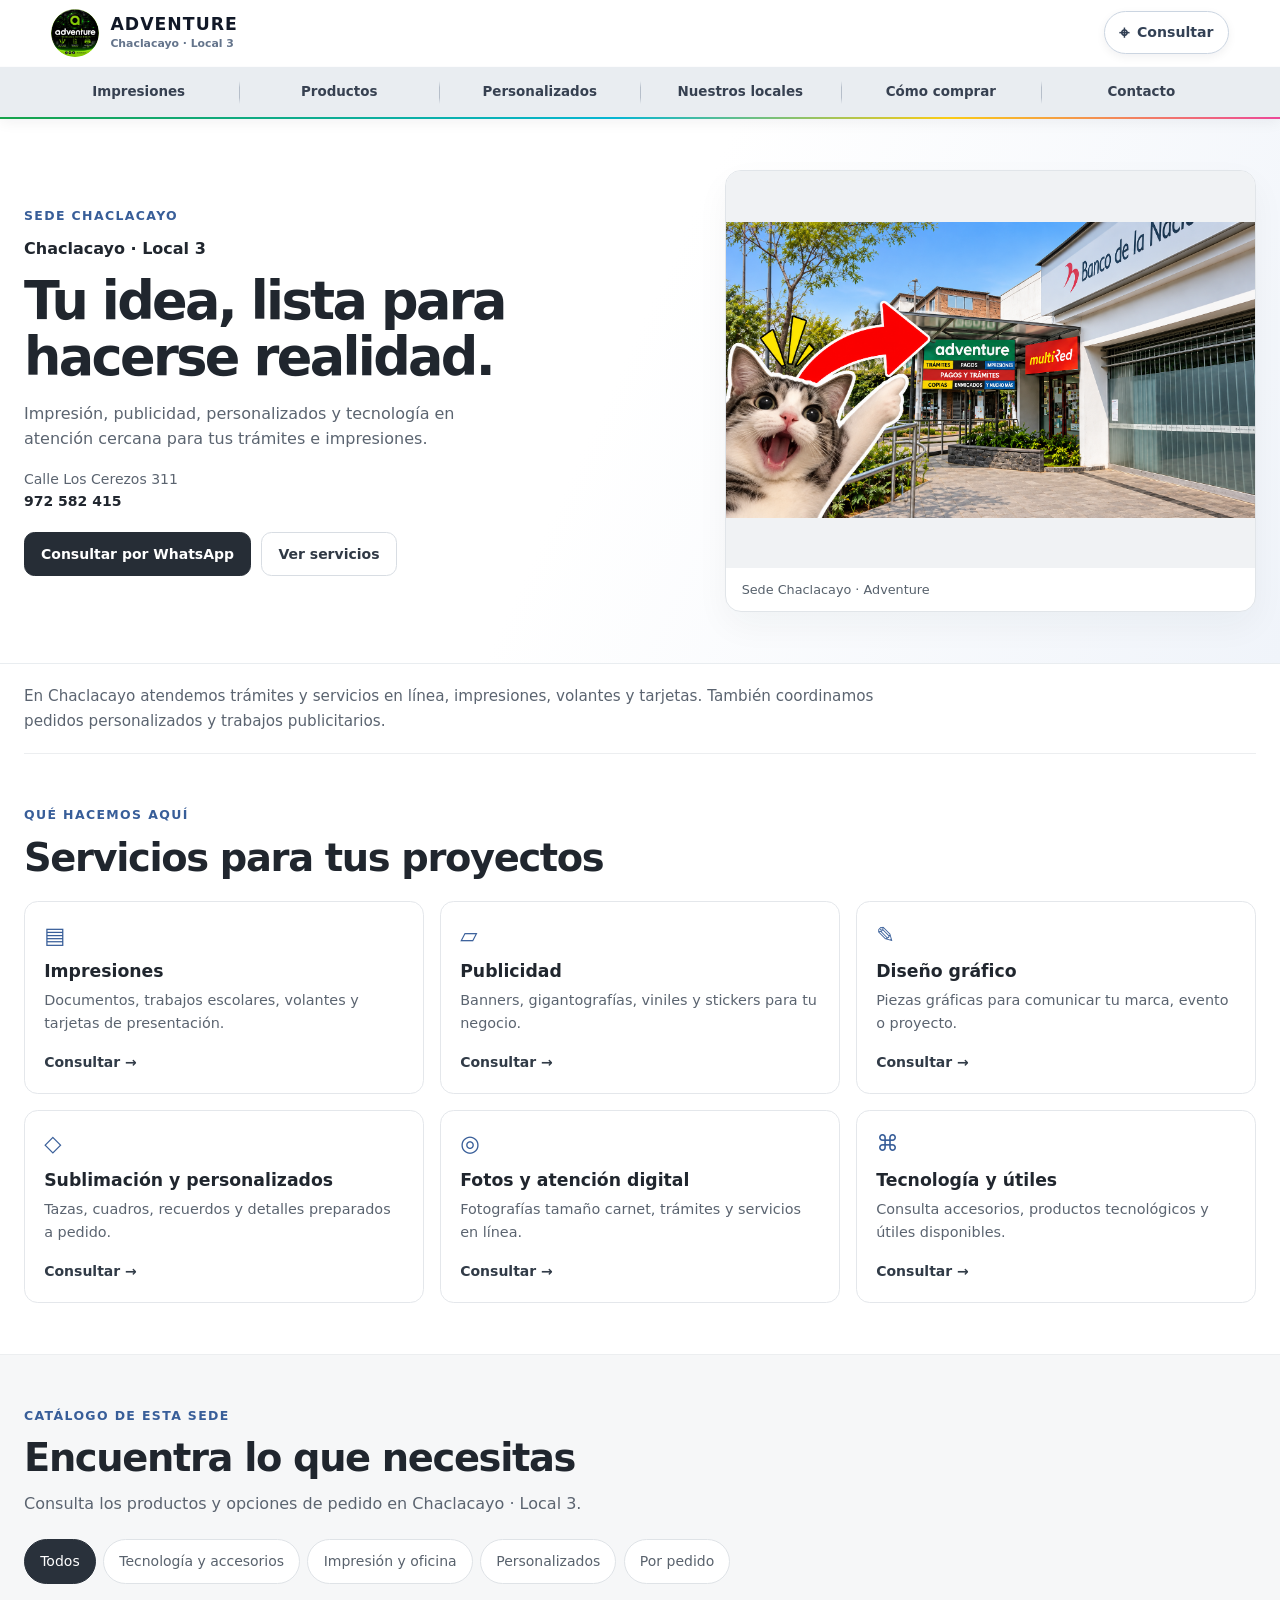
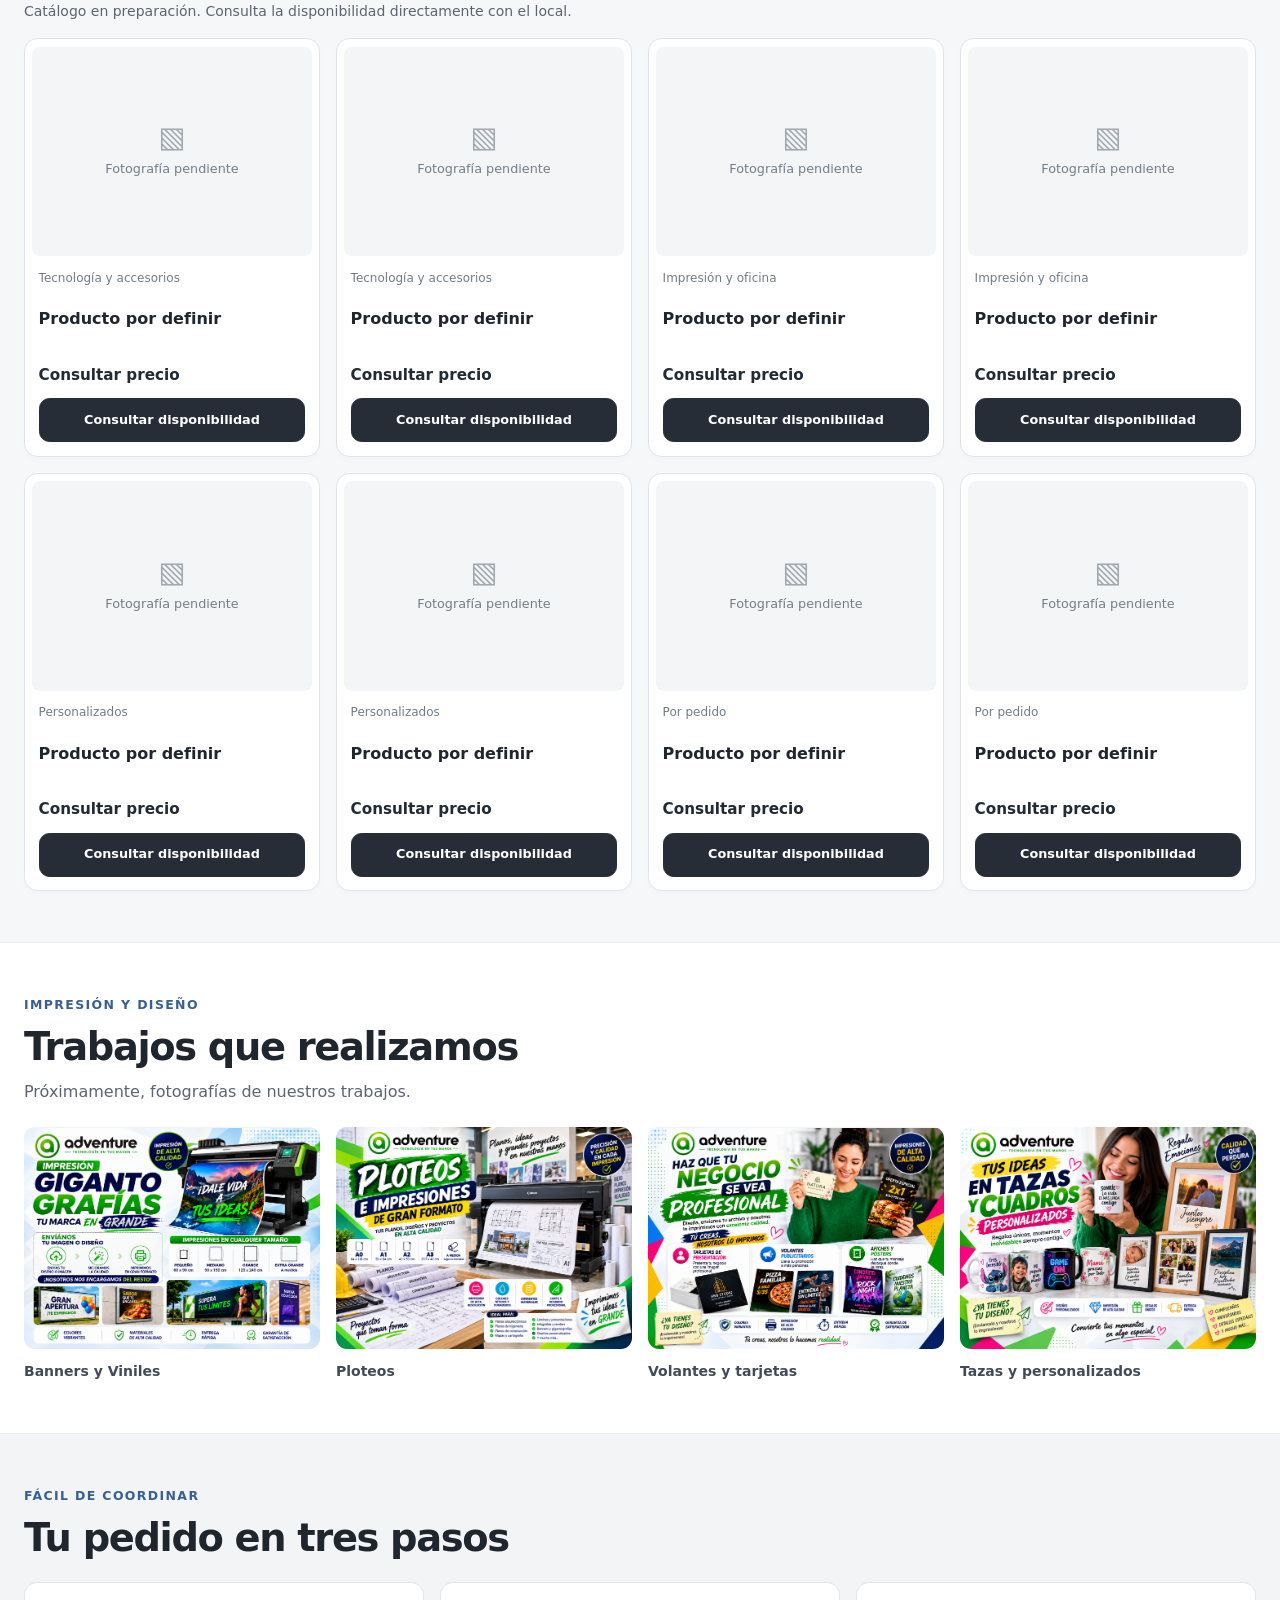
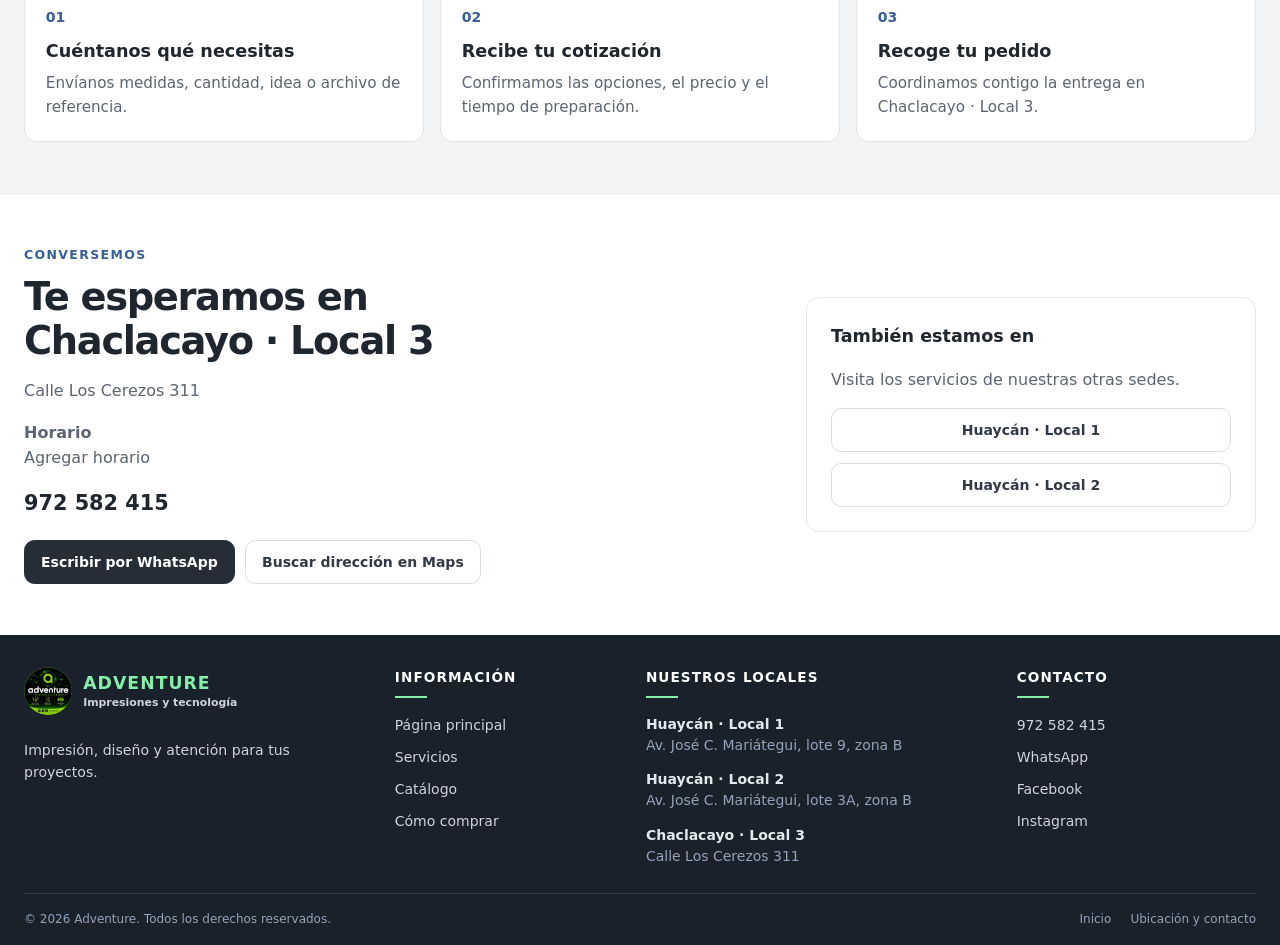
==== commit 75c6e13b: "Add files via upload" ====
--- a/local-chaclacayo.html
+++ b/local-chaclacayo.html
@@ -1,74 +1,92 @@
-<!doctype html>
-<html lang="es">
-<head>
- <meta charset="UTF-8"><meta name="viewport" content="width=device-width, initial-scale=1">
- <title>Chaclacayo · Local 3 | Adventure</title>
- <meta name="description" content="Atención digital, documentos e impresiones para acompañarte en cada trámite.">
- <meta name="theme-color" content="#ffffff">
- <link rel="icon" href="DADVENTUREICON.png"><link rel="stylesheet" href="styles.css"><script src="script.js" defer></script>
-</head>
-<body class="ad-local local--chaclacayo">
-<a href="#contenido-principal">Saltar al contenido principal</a>
-<header class="cabecera" id="inicio"><div class="contenedor cabecera__contenido">
-  <a class="marca" href="index.html"><img class="marca__logo" src="DADVENTUREICON.png" alt="Logo de Adventure" width="52" height="52"><span class="marca__texto"><strong>ADVENTURE</strong><small>Chaclacayo · Local 3</small></span></a>
-  <button class="boton-menu" type="button" aria-expanded="false" aria-controls="menu-principal"><span class="sr-only">Abrir menú</span><span aria-hidden="true">☰</span></button>
-  <nav id="menu-principal" class="navegacion" aria-label="Navegación principal"><ul>
-   <li><a href="index.html">Inicio</a></li><li><a href="#servicios-local">Servicios</a></li><li><a href="#productos-local">Productos</a></li>
-   <li class="menu-desplegable"><button class="menu-desplegable__boton" type="button" aria-expanded="false" aria-controls="menu-locales">Nuestros locales <span aria-hidden="true">⌄</span></button><div class="menu-desplegable__panel" id="menu-locales"><a href="local-huaycan-1.html">Huaycán · Local 1</a><a href="local-huaycan-2.html">Huaycán · Local 2</a><a href="local-chaclacayo.html" aria-current="page">Chaclacayo · Local 3</a></div></li>
-   <li><a href="#pedido-local">Cómo comprar</a></li><li><a href="#contacto-local">Contacto</a></li>
-  </ul></nav>
-  <a class="boton boton--cabecera" href="https://wa.me/51974569098?text=Hola%2C%20quiero%20consultar%20en%20Chaclacayo%20%C2%B7%20Local%203" target="_blank" rel="noopener noreferrer">Consultar</a>
- </div></header>
-<main id="contenido-principal">
- <section class="ad-hero" aria-labelledby="titulo-local"><div class="ad-wrap ad-hero-grid">
-  <div><a class="ad-back" href="index.html">← Adventure / Nuestros locales</a><p class="ad-eyebrow">Trámites y servicios digitales</p><h1 id="titulo-local">Chaclacayo · Local 3</h1><h2>Resuelve tus gestiones en un solo lugar.</h2><p class="ad-lead">Atención digital, documentos e impresiones para acompañarte en cada trámite.</p><p class="ad-location">Calle Los Cerezos 311<br><a href="tel:+51974569098">974 569 098</a></p><div class="ad-actions"><a class="ad-button" href="https://wa.me/51974569098?text=Hola%2C%20quisiera%20consultar%20en%20Chaclacayo%20%C2%B7%20Local%203" target="_blank" rel="noopener noreferrer">Consultar por WhatsApp</a><a class="ad-button ad-button--light" href="#servicios-local">Ver servicios</a></div></div>
-  <figure class="ad-store-photo"><div class="ad-media"><img src="chaclacayo.png" alt="Chaclacayo · Local 3" width="800" height="600" ><span class="ad-placeholder"><span aria-hidden="true">▧</span>Chaclacayo · Local 3</span></div><figcaption>Trámites y servicios digitales · Adventure</figcaption></figure>
- </div></section>
- <section class="ad-summary ad-wrap" aria-label="Sobre esta sede"><p>Te ayudamos con trámites por Internet, formularios, solicitudes y documentos. También recibimos pedidos de volantes, tarjetas y personalizados, coordinando las cantidades y el tiempo de preparación.</p></section>
- <section class="ad-section" id="servicios-local"><div class="ad-wrap" data-reveal><header class="ad-heading"><p class="ad-eyebrow">Qué hacemos aquí</p><h2>Servicios para tus proyectos</h2></header><div class="ad-services" tabindex="0" role="region" aria-label="Servicios del local; desliza para ver más"><article class="ad-service"><span class="ad-service-icon" aria-hidden="true">⌘</span><h3>Trámites en línea</h3><p>Atención para tus gestiones por Internet, formularios y solicitudes.</p><a class="ad-text-link" href="https://wa.me/51974569098?text=Hola%2C%20quisiera%20consultar%20sobre%20Tr%C3%A1mites%20en%20l%C3%ADnea%20en%20Chaclacayo%20%C2%B7%20Local%203" target="_blank" rel="noopener noreferrer">Consultar →</a></article>
-<article class="ad-service"><span class="ad-service-icon" aria-hidden="true">▤</span><h3>Documentos e impresiones</h3><p>Copias, escaneos y preparación de documentos.</p><a class="ad-text-link" href="https://wa.me/51974569098?text=Hola%2C%20quisiera%20consultar%20sobre%20Documentos%20e%20impresiones%20en%20Chaclacayo%20%C2%B7%20Local%203" target="_blank" rel="noopener noreferrer">Consultar →</a></article>
-<article class="ad-service"><span class="ad-service-icon" aria-hidden="true">◎</span><h3>Fotos tamaño carnet</h3><p>Consulta formatos y atención en esta sede.</p><a class="ad-text-link" href="https://wa.me/51974569098?text=Hola%2C%20quisiera%20consultar%20sobre%20Fotos%20tama%C3%B1o%20carnet%20en%20Chaclacayo%20%C2%B7%20Local%203" target="_blank" rel="noopener noreferrer">Consultar →</a></article>
-<article class="ad-service"><span class="ad-service-icon" aria-hidden="true">✎</span><h3>Diseño y trabajos escolares</h3><p>Diseños sencillos, documentos y trabajos para tus clases.</p><a class="ad-text-link" href="https://wa.me/51974569098?text=Hola%2C%20quisiera%20consultar%20sobre%20Dise%C3%B1o%20y%20trabajos%20escolares%20en%20Chaclacayo%20%C2%B7%20Local%203" target="_blank" rel="noopener noreferrer">Consultar →</a></article>
-<article class="ad-service"><span class="ad-service-icon" aria-hidden="true">▱</span><h3>Volantes y tarjetas</h3><p>Pedidos en cantidades acordadas y con entrega coordinada.</p><a class="ad-text-link" href="https://wa.me/51974569098?text=Hola%2C%20quisiera%20consultar%20sobre%20Volantes%20y%20tarjetas%20en%20Chaclacayo%20%C2%B7%20Local%203" target="_blank" rel="noopener noreferrer">Consultar →</a></article>
-<article class="ad-service"><span class="ad-service-icon" aria-hidden="true">◇</span><h3>Pedidos especiales</h3><p>Impresión y personalizados según el trabajo solicitado.</p><a class="ad-text-link" href="https://wa.me/51974569098?text=Hola%2C%20quisiera%20consultar%20sobre%20Pedidos%20especiales%20en%20Chaclacayo%20%C2%B7%20Local%203" target="_blank" rel="noopener noreferrer">Consultar →</a></article></div></div></section>
- <section class="ad-section ad-section--soft" id="productos-local"><div class="ad-wrap" data-catalog data-reveal><header class="ad-heading"><p class="ad-eyebrow">Catálogo de esta sede</p><h2>Encuentra lo que necesitas</h2><p>Consulta los productos y opciones de pedido en Chaclacayo · Local 3.</p></header>
-  <div class="ad-filters" aria-label="Filtrar productos por categoría" hidden><button type="button" data-filter="todos" aria-pressed="true" aria-controls="catalogo-local">Todos</button><button type="button" data-filter="oficina" aria-pressed="false" aria-controls="catalogo-local">Impresión y documentos</button><button type="button" data-filter="pedido" aria-pressed="false" aria-controls="catalogo-local">Productos por pedido</button></div>
-  <p class="ad-catalog-note">Catálogo en preparación. Consulta la disponibilidad directamente con el local.</p>
-  <div class="ad-products" id="catalogo-local" tabindex="0" role="region" aria-label="Productos; desliza para ver más"><!-- PRODUCTO 1: reemplazar nombre, categoría, precio e imagen con información confirmada. -->
- <article class="ad-product" data-category="oficina">
-  <div class="ad-media"><!-- Agregar imagen aquí: <img src="TU-IMAGEN.png" alt="Producto por definir" width="800" height="600" loading="lazy"> --><span class="ad-placeholder"><span aria-hidden="true">▧</span>Fotografía pendiente</span></div>
-  <div class="ad-product-copy"><p class="ad-meta">Impresión y documentos</p><h3>Producto por definir</h3><p class="ad-price">Consultar precio</p><a class="ad-button" href="https://wa.me/51974569098?text=Hola%2C%20quisiera%20consultar%20los%20productos%20de%20Impresi%C3%B3n%20y%20documentos%20en%20Chaclacayo%20%C2%B7%20Local%203" target="_blank" rel="noopener noreferrer">Consultar disponibilidad</a></div>
- </article><!-- PRODUCTO 2: reemplazar nombre, categoría, precio e imagen con información confirmada. -->
- <article class="ad-product" data-category="oficina">
-  <div class="ad-media"><!-- Agregar imagen aquí: <img src="TU-IMAGEN.png" alt="Producto por definir" width="800" height="600" loading="lazy"> --><span class="ad-placeholder"><span aria-hidden="true">▧</span>Fotografía pendiente</span></div>
-  <div class="ad-product-copy"><p class="ad-meta">Impresión y documentos</p><h3>Producto por definir</h3><p class="ad-price">Consultar precio</p><a class="ad-button" href="https://wa.me/51974569098?text=Hola%2C%20quisiera%20consultar%20los%20productos%20de%20Impresi%C3%B3n%20y%20documentos%20en%20Chaclacayo%20%C2%B7%20Local%203" target="_blank" rel="noopener noreferrer">Consultar disponibilidad</a></div>
- </article><!-- PRODUCTO 3: reemplazar nombre, categoría, precio e imagen con información confirmada. -->
- <article class="ad-product" data-category="pedido">
-  <div class="ad-media"><!-- Agregar imagen aquí: <img src="TU-IMAGEN.png" alt="Producto por definir" width="800" height="600" loading="lazy"> --><span class="ad-placeholder"><span aria-hidden="true">▧</span>Fotografía pendiente</span></div>
-  <div class="ad-product-copy"><p class="ad-meta">Productos por pedido</p><h3>Producto por definir</h3><p class="ad-price">Consultar precio</p><a class="ad-button" href="https://wa.me/51974569098?text=Hola%2C%20quisiera%20consultar%20los%20productos%20de%20Productos%20por%20pedido%20en%20Chaclacayo%20%C2%B7%20Local%203" target="_blank" rel="noopener noreferrer">Consultar disponibilidad</a></div>
- </article><!-- PRODUCTO 4: reemplazar nombre, categoría, precio e imagen con información confirmada. -->
- <article class="ad-product" data-category="pedido">
-  <div class="ad-media"><!-- Agregar imagen aquí: <img src="TU-IMAGEN.png" alt="Producto por definir" width="800" height="600" loading="lazy"> --><span class="ad-placeholder"><span aria-hidden="true">▧</span>Fotografía pendiente</span></div>
-  <div class="ad-product-copy"><p class="ad-meta">Productos por pedido</p><h3>Producto por definir</h3><p class="ad-price">Consultar precio</p><a class="ad-button" href="https://wa.me/51974569098?text=Hola%2C%20quisiera%20consultar%20los%20productos%20de%20Productos%20por%20pedido%20en%20Chaclacayo%20%C2%B7%20Local%203" target="_blank" rel="noopener noreferrer">Consultar disponibilidad</a></div>
- </article></div><p class="sr-only" data-filter-status aria-live="polite"></p>
- </div></section>
- <section class="ad-section" id="trabajos-local"><div class="ad-wrap" data-reveal><header class="ad-heading"><p class="ad-eyebrow">Impresión y diseño</p><h2>Trabajos que realizamos</h2><p>Próximamente, fotografías de nuestros trabajos.</p></header><div class="ad-gallery" tabindex="0" role="region" aria-label="Galería de trabajos"><figure class="ad-work"><div class="ad-media"><!-- Agregar imagen aquí: <img src="TU-IMAGEN.png" alt="Documentos y diseños" width="800" height="600" loading="lazy"> --><span class="ad-placeholder"><span aria-hidden="true">▧</span>Fotografía pendiente</span></div><figcaption>Documentos y diseños</figcaption></figure>
-<figure class="ad-work"><div class="ad-media"><!-- Agregar imagen aquí: <img src="TU-IMAGEN.png" alt="Volantes" width="800" height="600" loading="lazy"> --><span class="ad-placeholder"><span aria-hidden="true">▧</span>Fotografía pendiente</span></div><figcaption>Volantes</figcaption></figure>
-<figure class="ad-work"><div class="ad-media"><!-- Agregar imagen aquí: <img src="TU-IMAGEN.png" alt="Tarjetas comerciales" width="800" height="600" loading="lazy"> --><span class="ad-placeholder"><span aria-hidden="true">▧</span>Fotografía pendiente</span></div><figcaption>Tarjetas comerciales</figcaption></figure>
-<figure class="ad-work"><div class="ad-media"><!-- Agregar imagen aquí: <img src="TU-IMAGEN.png" alt="Personalizados por pedido" width="800" height="600" loading="lazy"> --><span class="ad-placeholder"><span aria-hidden="true">▧</span>Fotografía pendiente</span></div><figcaption>Personalizados por pedido</figcaption></figure></div></div></section>
- <section class="ad-section ad-order" id="pedido-local"><div class="ad-wrap" data-reveal><header class="ad-heading"><p class="ad-eyebrow">Fácil de coordinar</p><h2>Tu pedido en tres pasos</h2></header>
-  <div data-step-carousel><ol class="ad-steps" data-steps tabindex="0" aria-label="Pasos para hacer un pedido">
-   <li><span>01</span><h3>Cuéntanos qué necesitas</h3><p>Envíanos medidas, cantidad, idea o archivo de referencia.</p></li>
-   <li><span>02</span><h3>Recibe tu cotización</h3><p>Confirmamos las opciones, el precio y el tiempo de preparación.</p></li>
-   <li><span>03</span><h3>Recoge tu pedido</h3><p>Coordinamos contigo la entrega en Chaclacayo · Local 3.</p></li>
-  </ol><div class="ad-step-controls" hidden><button type="button" data-step-prev aria-label="Paso anterior">&lt;</button><span data-step-status>1 / 3</span><button type="button" data-step-next aria-label="Paso siguiente">&gt;</button><button type="button" data-step-pause aria-pressed="false">Pausar</button></div></div><p class="ad-notice">Realiza tu pedido por WhatsApp y te confirmaremos el tiempo de preparación. Algunos trabajos especiales pueden estar disponibles desde dos días después del pedido.</p>
- </div></section>
- <section class="ad-section" id="contacto-local"><div class="ad-wrap ad-contact" data-reveal><div><p class="ad-eyebrow">Conversemos</p><h2>Te esperamos en Chaclacayo · Local 3</h2><p>Calle Los Cerezos 311</p><p><strong>Horario</strong><br><!-- Reemplazar por el horario confirmado -->Agregar horario</p><a class="ad-phone" href="tel:+51974569098">974 569 098</a><div class="ad-actions"><a class="ad-button" href="https://wa.me/51974569098?text=Hola%2C%20quiero%20hacer%20una%20consulta%20en%20Chaclacayo%20%C2%B7%20Local%203" target="_blank" rel="noopener noreferrer">Escribir por WhatsApp</a><a class="ad-button ad-button--light" href="https://www.google.com/maps/search/?api=1&query=Calle%20Los%20Cerezos%20311%2C%20Chaclacayo%2C%20Lima%20Per%C3%BA" target="_blank" rel="noopener noreferrer">Buscar dirección en Maps</a></div></div><aside><h3>También estamos en</h3><p>Visita los servicios de nuestras otras sedes.</p><div class="ad-other-stores"><a class="ad-button ad-button--light" href="local-huaycan-1.html">Huaycán · Local 1</a><a class="ad-button ad-button--light" href="local-huaycan-2.html">Huaycán · Local 2</a></div></aside></div></section>
-</main>
-<footer class="pie"><div class="contenedor pie__rejilla">
- <section><a class="marca marca--pie" href="index.html"><img class="marca__logo" src="DADVENTUREICON.png" alt="Adventure" width="52" height="52"><span class="marca__texto"><strong>ADVENTURE</strong><small>Impresiones y tecnología</small></span></a><p>Impresión, diseño y atención para tus proyectos.</p></section>
- <section><h2>Información</h2><ul><li><a href="index.html">Página principal</a></li><li><a href="#servicios-local">Servicios</a></li><li><a href="#productos-local">Catálogo</a></li><li><a href="#pedido-local">Cómo comprar</a></li></ul></section>
- <section id="otros-locales"><h2>Nuestros locales</h2><address><p><strong><a href="local-huaycan-1.html">Huaycán · Local 1</a></strong><br>Av. José C. Mariátegui, lote 9, zona B</p><p><strong><a href="local-huaycan-2.html">Huaycán · Local 2</a></strong><br>Av. José C. Mariátegui, lote 3A, zona B</p><p><strong><a href="local-chaclacayo.html">Chaclacayo · Local 3</a></strong><br>Calle Los Cerezos 311</p></address></section>
- <section><h2>Contacto</h2><ul><li><a href="tel:+51974569098">974 569 098</a></li><li><a class="ad-footer-link" href="https://wa.me/51974569098?text=Hola%2C%20consulto%20en%20Chaclacayo%20%C2%B7%20Local%203" target="_blank" rel="noopener noreferrer">WhatsApp</a></li><li><a href="https://www.facebook.com/adventure.servicios/" target="_blank" rel="noopener noreferrer">Facebook</a></li><li><a href="https://www.instagram.com/adventure.pe/" target="_blank" rel="noopener noreferrer">Instagram</a></li></ul></section>
- </div><div class="contenedor pie__inferior"><p>© 2026 Adventure. Todos los derechos reservados.</p><nav aria-label="Enlaces del pie"><a href="index.html">Inicio</a><a href="#contacto-local">Ubicación y contacto</a></nav></div></footer>
-</body></html>+<!doctype html>
+<html lang="es">
+<head>
+ <meta charset="UTF-8"><meta name="viewport" content="width=device-width, initial-scale=1">
+ <title>Chaclacayo · Local 3 | Adventure</title>
+ <meta name="description" content="Impresión, publicidad, personalizados y tecnología en atención cercana para tus trámites e impresiones.">
+ <meta name="theme-color" content="#ffffff">
+ <link rel="icon" href="DADVENTUREICON.png"><link rel="stylesheet" href="styles.css"><script src="script.js" defer></script>
+</head>
+<body class="ad-local local--chaclacayo">
+<a href="#contenido-principal">Saltar al contenido principal</a>
+<header class="cabecera" id="inicio"><div class="contenedor cabecera__contenido">
+  <a class="marca" href="index.html"><img class="marca__logo" src="DADVENTUREICON.png" alt="Logo de Adventure" width="52" height="52"><span class="marca__texto"><strong>ADVENTURE</strong><small>Chaclacayo · Local 3</small></span></a>
+  <button class="boton-menu" type="button" aria-expanded="false" aria-controls="menu-principal"><span class="sr-only">Abrir menú</span><span aria-hidden="true">☰</span></button>
+  <nav id="menu-principal" class="navegacion" aria-label="Navegación principal"><ul>
+   <li class="menu-desplegable"><button class="menu-desplegable__boton" type="button" aria-expanded="false" aria-controls="menu-categoria-0">Impresiones <span aria-hidden="true">⌄</span></button><div class="menu-desplegable__panel" id="menu-categoria-0"><a href="index.html#diseno-grafico">Diseño gráfico</a><a href="index.html#volantes">Volantes</a><a href="index.html#tarjetas">Tarjetas</a><a href="index.html#disenos-personalizados">Diseños personalizados</a></div></li>
+<li class="menu-desplegable"><button class="menu-desplegable__boton" type="button" aria-expanded="false" aria-controls="menu-categoria-1">Productos <span aria-hidden="true">⌄</span></button><div class="menu-desplegable__panel" id="menu-categoria-1"><a href="index.html#mouse-teclados">Mouse y teclados</a><a href="index.html#audifonos-parlantes">Audífonos y parlantes</a><a href="index.html#cables-cargadores">Cables y cargadores</a><a href="index.html#tintas-utiles">Tintas y útiles</a></div></li>
+<li class="menu-desplegable"><button class="menu-desplegable__boton" type="button" aria-expanded="false" aria-controls="menu-categoria-2">Personalizados <span aria-hidden="true">⌄</span></button><div class="menu-desplegable__panel" id="menu-categoria-2"><a href="index.html#tazas-tomatodos">Tazas y tomatodos</a><a href="index.html#llaveros-personalizados">Llaveros personalizados</a><a href="index.html#cuadros-recuerdos">Cuadros y recuerdos</a><a href="index.html#regalos-eventos">Regalos para eventos</a></div></li>
+   <li class="menu-desplegable"><button class="menu-desplegable__boton" type="button" aria-expanded="false" aria-controls="menu-locales">Nuestros locales <span aria-hidden="true">⌄</span></button><div class="menu-desplegable__panel" id="menu-locales"><a href="local-huaycan-1.html">Huaycán · Local 1</a><a href="local-huaycan-2.html">Huaycán · Local 2</a><a href="local-chaclacayo.html" aria-current="page">Chaclacayo · Local 3</a></div></li>
+   <li><a href="#pedido-local">Cómo comprar</a></li><li><a href="#contacto-local">Contacto</a></li>
+  </ul></nav>
+  <a class="boton boton--cabecera" href="https://wa.me/51972582415?text=Hola%2C%20quiero%20consultar%20en%20Chaclacayo%20%C2%B7%20Local%203" target="_blank" rel="noopener noreferrer">Consultar</a>
+ </div></header>
+<main id="contenido-principal">
+ <section class="ad-hero" aria-labelledby="titulo-local"><div class="ad-wrap ad-hero-grid">
+  <div><p class="ad-eyebrow">Sede Chaclacayo</p><h1 id="titulo-local">Chaclacayo · Local 3</h1><h2>Tu idea, lista para hacerse realidad.</h2><p class="ad-lead">Impresión, publicidad, personalizados y tecnología en atención cercana para tus trámites e impresiones.</p><p class="ad-location">Calle Los Cerezos 311<br><a href="tel:+51972582415">972 582 415</a></p><div class="ad-actions"><a class="ad-button" href="https://wa.me/51972582415?text=Hola%2C%20quisiera%20consultar%20en%20Chaclacayo%20%C2%B7%20Local%203" target="_blank" rel="noopener noreferrer">Consultar por WhatsApp</a><a class="ad-button ad-button--light" href="#servicios-local">Ver servicios</a></div></div>
+  <figure class="ad-store-photo"><div class="ad-media"><img src="foto-local-3.png" alt="Chaclacayo · Local 3" width="800" height="600" data-respaldo="chaclacayo.png" ><span class="ad-placeholder"><span aria-hidden="true">▧</span>Chaclacayo · Local 3</span></div><figcaption>Sede Chaclacayo · Adventure</figcaption></figure>
+ </div></section>
+ <section class="ad-summary ad-wrap" aria-label="Sobre esta sede"><p>En Chaclacayo atendemos trámites y servicios en línea, impresiones, volantes y tarjetas. También coordinamos pedidos personalizados y trabajos publicitarios.</p></section>
+ <section class="ad-section" id="servicios-local"><div class="ad-wrap" data-reveal><header class="ad-heading"><p class="ad-eyebrow">Qué hacemos aquí</p><h2>Servicios para tus proyectos</h2></header><div class="ad-services" tabindex="0" role="region" aria-label="Servicios del local; desliza para ver más"><article class="ad-service"><span class="ad-service-icon" aria-hidden="true">▤</span><h3>Impresiones</h3><p>Documentos, trabajos escolares, volantes y tarjetas de presentación.</p><a class="ad-text-link" href="https://wa.me/51972582415?text=Hola%2C%20quisiera%20consultar%20sobre%20Impresiones%20en%20Chaclacayo%20%C2%B7%20Local%203" target="_blank" rel="noopener noreferrer">Consultar →</a></article>
+<article class="ad-service"><span class="ad-service-icon" aria-hidden="true">▱</span><h3>Publicidad</h3><p>Banners, gigantografías, viniles y stickers para tu negocio.</p><a class="ad-text-link" href="https://wa.me/51972582415?text=Hola%2C%20quisiera%20consultar%20sobre%20Publicidad%20en%20Chaclacayo%20%C2%B7%20Local%203" target="_blank" rel="noopener noreferrer">Consultar →</a></article>
+<article class="ad-service"><span class="ad-service-icon" aria-hidden="true">✎</span><h3>Diseño gráfico</h3><p>Piezas gráficas para comunicar tu marca, evento o proyecto.</p><a class="ad-text-link" href="https://wa.me/51972582415?text=Hola%2C%20quisiera%20consultar%20sobre%20Dise%C3%B1o%20gr%C3%A1fico%20en%20Chaclacayo%20%C2%B7%20Local%203" target="_blank" rel="noopener noreferrer">Consultar →</a></article>
+<article class="ad-service"><span class="ad-service-icon" aria-hidden="true">◇</span><h3>Sublimación y personalizados</h3><p>Tazas, cuadros, recuerdos y detalles preparados a pedido.</p><a class="ad-text-link" href="https://wa.me/51972582415?text=Hola%2C%20quisiera%20consultar%20sobre%20Sublimaci%C3%B3n%20y%20personalizados%20en%20Chaclacayo%20%C2%B7%20Local%203" target="_blank" rel="noopener noreferrer">Consultar →</a></article>
+<article class="ad-service"><span class="ad-service-icon" aria-hidden="true">◎</span><h3>Fotos y atención digital</h3><p>Fotografías tamaño carnet, trámites y servicios en línea.</p><a class="ad-text-link" href="https://wa.me/51972582415?text=Hola%2C%20quisiera%20consultar%20sobre%20Fotos%20y%20atenci%C3%B3n%20digital%20en%20Chaclacayo%20%C2%B7%20Local%203" target="_blank" rel="noopener noreferrer">Consultar →</a></article>
+<article class="ad-service"><span class="ad-service-icon" aria-hidden="true">⌘</span><h3>Tecnología y útiles</h3><p>Consulta accesorios, productos tecnológicos y útiles disponibles.</p><a class="ad-text-link" href="https://wa.me/51972582415?text=Hola%2C%20quisiera%20consultar%20sobre%20Tecnolog%C3%ADa%20y%20%C3%BAtiles%20en%20Chaclacayo%20%C2%B7%20Local%203" target="_blank" rel="noopener noreferrer">Consultar →</a></article></div></div></section>
+ <section class="ad-section ad-section--soft" id="productos-local"><div class="ad-wrap" data-catalog data-reveal><header class="ad-heading"><p class="ad-eyebrow">Catálogo de esta sede</p><h2>Encuentra lo que necesitas</h2><p>Consulta los productos y opciones de pedido en Chaclacayo · Local 3.</p></header>
+  <div class="ad-filters" aria-label="Filtrar productos por categoría" hidden><button type="button" data-filter="todos" aria-pressed="true" aria-controls="catalogo-local">Todos</button><button type="button" data-filter="tecnologia" aria-pressed="false" aria-controls="catalogo-local">Tecnología y accesorios</button><button type="button" data-filter="oficina" aria-pressed="false" aria-controls="catalogo-local">Impresión y oficina</button><button type="button" data-filter="personalizados" aria-pressed="false" aria-controls="catalogo-local">Personalizados</button><button type="button" data-filter="pedido" aria-pressed="false" aria-controls="catalogo-local">Por pedido</button></div>
+  <p class="ad-catalog-note">Catálogo en preparación. Consulta la disponibilidad directamente con el local.</p>
+  <div class="ad-products" id="catalogo-local" tabindex="0" role="region" aria-label="Productos; desliza para ver más"><!-- PRODUCTO 1: reemplazar nombre, categoría, precio e imagen con información confirmada. -->
+ <article class="ad-product" data-category="tecnologia">
+  <div class="ad-media"><!-- Agregar imagen aquí: <img src="TU-IMAGEN.png" alt="Producto por definir" width="800" height="600" loading="lazy"> --><span class="ad-placeholder"><span aria-hidden="true">▧</span>Fotografía pendiente</span></div>
+  <div class="ad-product-copy"><p class="ad-meta">Tecnología y accesorios</p><h3>Producto por definir</h3><p class="ad-price">Consultar precio</p><a class="ad-button" href="https://wa.me/51972582415?text=Hola%2C%20quisiera%20consultar%20los%20productos%20de%20Tecnolog%C3%ADa%20y%20accesorios%20en%20Chaclacayo%20%C2%B7%20Local%203" target="_blank" rel="noopener noreferrer">Consultar disponibilidad</a></div>
+ </article><!-- PRODUCTO 2: reemplazar nombre, categoría, precio e imagen con información confirmada. -->
+ <article class="ad-product" data-category="tecnologia">
+  <div class="ad-media"><!-- Agregar imagen aquí: <img src="TU-IMAGEN.png" alt="Producto por definir" width="800" height="600" loading="lazy"> --><span class="ad-placeholder"><span aria-hidden="true">▧</span>Fotografía pendiente</span></div>
+  <div class="ad-product-copy"><p class="ad-meta">Tecnología y accesorios</p><h3>Producto por definir</h3><p class="ad-price">Consultar precio</p><a class="ad-button" href="https://wa.me/51972582415?text=Hola%2C%20quisiera%20consultar%20los%20productos%20de%20Tecnolog%C3%ADa%20y%20accesorios%20en%20Chaclacayo%20%C2%B7%20Local%203" target="_blank" rel="noopener noreferrer">Consultar disponibilidad</a></div>
+ </article><!-- PRODUCTO 3: reemplazar nombre, categoría, precio e imagen con información confirmada. -->
+ <article class="ad-product" data-category="oficina">
+  <div class="ad-media"><!-- Agregar imagen aquí: <img src="TU-IMAGEN.png" alt="Producto por definir" width="800" height="600" loading="lazy"> --><span class="ad-placeholder"><span aria-hidden="true">▧</span>Fotografía pendiente</span></div>
+  <div class="ad-product-copy"><p class="ad-meta">Impresión y oficina</p><h3>Producto por definir</h3><p class="ad-price">Consultar precio</p><a class="ad-button" href="https://wa.me/51972582415?text=Hola%2C%20quisiera%20consultar%20los%20productos%20de%20Impresi%C3%B3n%20y%20oficina%20en%20Chaclacayo%20%C2%B7%20Local%203" target="_blank" rel="noopener noreferrer">Consultar disponibilidad</a></div>
+ </article><!-- PRODUCTO 4: reemplazar nombre, categoría, precio e imagen con información confirmada. -->
+ <article class="ad-product" data-category="oficina">
+  <div class="ad-media"><!-- Agregar imagen aquí: <img src="TU-IMAGEN.png" alt="Producto por definir" width="800" height="600" loading="lazy"> --><span class="ad-placeholder"><span aria-hidden="true">▧</span>Fotografía pendiente</span></div>
+  <div class="ad-product-copy"><p class="ad-meta">Impresión y oficina</p><h3>Producto por definir</h3><p class="ad-price">Consultar precio</p><a class="ad-button" href="https://wa.me/51972582415?text=Hola%2C%20quisiera%20consultar%20los%20productos%20de%20Impresi%C3%B3n%20y%20oficina%20en%20Chaclacayo%20%C2%B7%20Local%203" target="_blank" rel="noopener noreferrer">Consultar disponibilidad</a></div>
+ </article><!-- PRODUCTO 5: reemplazar nombre, categoría, precio e imagen con información confirmada. -->
+ <article class="ad-product" data-category="personalizados">
+  <div class="ad-media"><!-- Agregar imagen aquí: <img src="TU-IMAGEN.png" alt="Producto por definir" width="800" height="600" loading="lazy"> --><span class="ad-placeholder"><span aria-hidden="true">▧</span>Fotografía pendiente</span></div>
+  <div class="ad-product-copy"><p class="ad-meta">Personalizados</p><h3>Producto por definir</h3><p class="ad-price">Consultar precio</p><a class="ad-button" href="https://wa.me/51972582415?text=Hola%2C%20quisiera%20consultar%20los%20productos%20de%20Personalizados%20en%20Chaclacayo%20%C2%B7%20Local%203" target="_blank" rel="noopener noreferrer">Consultar disponibilidad</a></div>
+ </article><!-- PRODUCTO 6: reemplazar nombre, categoría, precio e imagen con información confirmada. -->
+ <article class="ad-product" data-category="personalizados">
+  <div class="ad-media"><!-- Agregar imagen aquí: <img src="TU-IMAGEN.png" alt="Producto por definir" width="800" height="600" loading="lazy"> --><span class="ad-placeholder"><span aria-hidden="true">▧</span>Fotografía pendiente</span></div>
+  <div class="ad-product-copy"><p class="ad-meta">Personalizados</p><h3>Producto por definir</h3><p class="ad-price">Consultar precio</p><a class="ad-button" href="https://wa.me/51972582415?text=Hola%2C%20quisiera%20consultar%20los%20productos%20de%20Personalizados%20en%20Chaclacayo%20%C2%B7%20Local%203" target="_blank" rel="noopener noreferrer">Consultar disponibilidad</a></div>
+ </article><!-- PRODUCTO 7: reemplazar nombre, categoría, precio e imagen con información confirmada. -->
+ <article class="ad-product" data-category="pedido">
+  <div class="ad-media"><!-- Agregar imagen aquí: <img src="TU-IMAGEN.png" alt="Producto por definir" width="800" height="600" loading="lazy"> --><span class="ad-placeholder"><span aria-hidden="true">▧</span>Fotografía pendiente</span></div>
+  <div class="ad-product-copy"><p class="ad-meta">Por pedido</p><h3>Producto por definir</h3><p class="ad-price">Consultar precio</p><a class="ad-button" href="https://wa.me/51972582415?text=Hola%2C%20quisiera%20consultar%20los%20productos%20de%20Por%20pedido%20en%20Chaclacayo%20%C2%B7%20Local%203" target="_blank" rel="noopener noreferrer">Consultar disponibilidad</a></div>
+ </article><!-- PRODUCTO 8: reemplazar nombre, categoría, precio e imagen con información confirmada. -->
+ <article class="ad-product" data-category="pedido">
+  <div class="ad-media"><!-- Agregar imagen aquí: <img src="TU-IMAGEN.png" alt="Producto por definir" width="800" height="600" loading="lazy"> --><span class="ad-placeholder"><span aria-hidden="true">▧</span>Fotografía pendiente</span></div>
+  <div class="ad-product-copy"><p class="ad-meta">Por pedido</p><h3>Producto por definir</h3><p class="ad-price">Consultar precio</p><a class="ad-button" href="https://wa.me/51972582415?text=Hola%2C%20quisiera%20consultar%20los%20productos%20de%20Por%20pedido%20en%20Chaclacayo%20%C2%B7%20Local%203" target="_blank" rel="noopener noreferrer">Consultar disponibilidad</a></div>
+ </article></div><p class="sr-only" data-filter-status aria-live="polite"></p>
+ </div></section>
+ <section class="ad-section" id="trabajos-local"><div class="ad-wrap" data-reveal><header class="ad-heading"><p class="ad-eyebrow">Impresión y diseño</p><h2>Trabajos que realizamos</h2><p>Próximamente, fotografías de nuestros trabajos.</p></header><div class="ad-gallery" tabindex="0" role="region" aria-label="Galería de trabajos"><figure class="ad-work"><div class="ad-media"> <img src="banner.png" alt="Banners y gigantografías" width="800" height="600" loading="lazy"><span class="ad-placeholder"><span aria-hidden="true">▧</span>Fotografía pendiente</span></div><figcaption>Banners y Viniles</figcaption></figure>
+<figure class="ad-work"><div class="ad-media"> <img src="ploteos.png" alt="Ploteos e impresión de planos" width="800" height="600" loading="lazy"><span class="ad-placeholder"><span aria-hidden="true">▧</span>Fotografía pendiente</span></div><figcaption>Ploteos</figcaption></figure>
+<figure class="ad-work"><div class="ad-media"><img src="tarjetas.png" alt="Volantes y tarjetas" width="800" height="600" loading="lazy"> <span class="ad-placeholder"><span aria-hidden="true">▧</span>Fotografía pendiente</span></div><figcaption>Volantes y tarjetas</figcaption></figure>
+<figure class="ad-work"><div class="ad-media"><img src="cuadro.png" alt="Tazas y personalizados" width="800" height="600" loading="lazy"><span class="ad-placeholder"><span aria-hidden="true">▧</span>Fotografía pendiente</span></div><figcaption>Tazas y personalizados</figcaption></figure></div></div></section>
+ <section class="ad-section ad-order" id="pedido-local"><div class="ad-wrap" data-reveal><header class="ad-heading"><p class="ad-eyebrow">Fácil de coordinar</p><h2>Tu pedido en tres pasos</h2></header>
+  <div data-step-carousel><ol class="ad-steps" data-steps tabindex="0" aria-label="Pasos para hacer un pedido">
+   <li><span>01</span><h3>Cuéntanos qué necesitas</h3><p>Envíanos medidas, cantidad, idea o archivo de referencia.</p></li>
+   <li><span>02</span><h3>Recibe tu cotización</h3><p>Confirmamos las opciones, el precio y el tiempo de preparación.</p></li>
+   <li><span>03</span><h3>Recoge tu pedido</h3><p>Coordinamos contigo la entrega en Chaclacayo · Local 3.</p></li>
+  </ol><div class="ad-step-controls" hidden><button type="button" data-step-prev aria-label="Paso anterior">&lt;</button><span data-step-status>1 / 3</span><button type="button" data-step-next aria-label="Paso siguiente">&gt;</button></div></div>
+ </div></section>
+ <section class="ad-section" id="contacto-local"><div class="ad-wrap ad-contact" data-reveal><div><p class="ad-eyebrow">Conversemos</p><h2>Te esperamos en Chaclacayo · Local 3</h2><p>Calle Los Cerezos 311</p><p><strong>Horario</strong><br><!-- Reemplazar por el horario confirmado -->Agregar horario</p><a class="ad-phone" href="tel:+51972582415">972 582 415</a><div class="ad-actions"><a class="ad-button" href="https://wa.me/51972582415?text=Hola%2C%20quiero%20hacer%20una%20consulta%20en%20Chaclacayo%20%C2%B7%20Local%203" target="_blank" rel="noopener noreferrer">Escribir por WhatsApp</a><a class="ad-button ad-button--light" href="https://www.google.com/maps/search/?api=1&query=Calle%20Los%20Cerezos%20311%2C%20Chaclacayo%2C%20Lima%2C%20Per%C3%BA" target="_blank" rel="noopener noreferrer">Buscar dirección en Maps</a></div></div><aside><h3>También estamos en</h3><p>Visita los servicios de nuestras otras sedes.</p><div class="ad-other-stores"><a class="ad-button ad-button--light" href="local-huaycan-1.html">Huaycán · Local 1</a><a class="ad-button ad-button--light" href="local-huaycan-2.html">Huaycán · Local 2</a></div></aside></div></section>
+</main>
+<footer class="pie"><div class="contenedor pie__rejilla">
+ <section><a class="marca marca--pie" href="index.html"><img class="marca__logo" src="DADVENTUREICON.png" alt="Adventure" width="52" height="52"><span class="marca__texto"><strong>ADVENTURE</strong><small>Impresiones y tecnología</small></span></a><p>Impresión, diseño y atención para tus proyectos.</p></section>
+ <section><h2>Información</h2><ul><li><a href="index.html">Página principal</a></li><li><a href="#servicios-local">Servicios</a></li><li><a href="#productos-local">Catálogo</a></li><li><a href="#pedido-local">Cómo comprar</a></li></ul></section>
+ <section id="otros-locales"><h2>Nuestros locales</h2><address><p><strong><a href="local-huaycan-1.html">Huaycán · Local 1</a></strong><br>Av. José C. Mariátegui, lote 9, zona B</p><p><strong><a href="local-huaycan-2.html">Huaycán · Local 2</a></strong><br>Av. José C. Mariátegui, lote 3A, zona B</p><p><strong><a href="local-chaclacayo.html" aria-current="page">Chaclacayo · Local 3</a></strong><br>Calle Los Cerezos 311</p></address></section>
+ <section><h2>Contacto</h2><ul><li><a href="tel:+51972582415">972 582 415</a></li><li><a class="ad-footer-link" href="https://wa.me/51972582415?text=Hola%2C%20consulto%20en%20Chaclacayo%20%C2%B7%20Local%203" target="_blank" rel="noopener noreferrer">WhatsApp</a></li><li><a href="https://www.facebook.com/adventure.servicios/" target="_blank" rel="noopener noreferrer">Facebook</a></li><li><a href="https://www.instagram.com/adventure.pe/" target="_blank" rel="noopener noreferrer">Instagram</a></li></ul></section>
+ </div><div class="contenedor pie__inferior"><p>© 2026 Adventure. Todos los derechos reservados.</p><nav aria-label="Enlaces del pie"><a href="index.html">Inicio</a><a href="#contacto-local">Ubicación y contacto</a></nav></div></footer>
+</body></html>
--- a/styles.css
+++ b/styles.css
@@ -1,2424 +1,2775 @@
-/* ==================================================
-   ADVENTURE — ESTILOS DEL INDEX
-   ================================================== */
-
-:root {
-  --verde-950: #052e16;
-  --verde-900: #14532d;
-  --verde-800: #166534;
-  --verde-700: #15803d;
-  --verde-600: #16a34a;
-  --verde-500: #22c55e;
-  --verde-100: #dcfce7;
-  --verde-50: #f0fdf4;
-
-  --amarillo: #fbbf24;
-  --amarillo-claro: #fef3c7;
-  --blanco: #ffffff;
-
-  --gris-50: #f8fafc;
-  --gris-100: #f1f5f9;
-  --gris-200: #e2e8f0;
-  --gris-300: #cbd5e1;
-  --gris-400: #94a3b8;
-  --gris-500: #64748b;
-  --gris-600: #475569;
-  --gris-700: #334155;
-  --gris-800: #1e293b;
-  --gris-900: #0f172a;
-
-  --texto: var(--gris-800);
-  --texto-suave: var(--gris-600);
-  --borde: var(--gris-200);
-
-  --radio-sm: 0.75rem;
-  --radio-md: 1.15rem;
-  --radio-lg: 1.75rem;
-
-  --sombra-sm: 0 8px 22px rgb(15 23 42 / 7%);
-  --sombra-md: 0 18px 45px rgb(15 23 42 / 11%);
-  --sombra-verde: 0 18px 42px rgb(21 128 61 / 24%);
-
-  --contenedor: 1180px;
-  --transicion: 180ms ease;
-}
-
-/* BASE */
-
-*,
-*::before,
-*::after {
-  box-sizing: border-box;
-}
-
-html {
-  scroll-behavior: smooth;
-  scroll-padding-top: 9rem;
-}
-
-body {
-  margin: 0;
-  overflow-x: hidden;
-  background: var(--blanco);
-  color: var(--texto);
-  font-family:
-    Inter, ui-sans-serif, system-ui, -apple-system,
-    BlinkMacSystemFont, "Segoe UI", sans-serif;
-  font-size: 1rem;
-  line-height: 1.6;
-  -webkit-font-smoothing: antialiased;
-}
-
-img,
-svg {
-  display: block;
-  max-width: 100%;
-}
-
-a {
-  color: inherit;
-}
-
-button,
-input,
-select,
-textarea {
-  font: inherit;
-}
-
-button,
-a {
-  -webkit-tap-highlight-color: transparent;
-}
-
-button {
-  cursor: pointer;
-}
-
-:focus-visible {
-  outline: 3px solid var(--amarillo);
-  outline-offset: 3px;
-}
-
-[hidden],
-.producto-destacado[hidden],
-.elemento-busqueda-oculto {
-  display: none !important;
-}
-
-.contenedor {
-  width: calc(100% - 2.5rem);
-  max-width: var(--contenedor);
-  margin-inline: auto;
-}
-
-.sr-only,
-.solo-lectores {
-  position: absolute;
-  width: 1px;
-  height: 1px;
-  padding: 0;
-  margin: -1px;
-  overflow: hidden;
-  clip: rect(0, 0, 0, 0);
-  clip-path: inset(50%);
-  white-space: nowrap;
-  border: 0;
-}
-
-body > a:first-child[href="#contenido-principal"] {
-  position: fixed;
-  top: 0.75rem;
-  left: 0.75rem;
-  z-index: 1000;
-  padding: 0.7rem 1rem;
-  border-radius: 0.65rem;
-  background: var(--gris-900);
-  color: var(--blanco);
-  text-decoration: none;
-  transform: translateY(-160%);
-  transition: transform var(--transicion);
-}
-
-body > a:first-child[href="#contenido-principal"]:focus {
-  transform: translateY(0);
-}
-
-/* CABECERA */
-
-.barra-superior {
-  display: none;
-}
-
-.cabecera {
-  position: sticky;
-  top: 0;
-  z-index: 100;
-  background: rgb(255 255 255 / 98%);
-  box-shadow: 0 3px 14px rgb(15 23 42 / 6%);
-  backdrop-filter: blur(16px);
-}
-
-.cabecera::after {
-  position: absolute;
-  right: 0;
-  bottom: 0;
-  left: 0;
-  height: 2px;
-  background: linear-gradient(
-    90deg,
-    #16a34a,
-    #06b6d4 48%,
-    #facc15 74%,
-    #ec4899
-  );
-  content: "";
-  pointer-events: none;
-}
-
-.cabecera__contenido {
-  position: relative;
-  display: grid;
-  grid-template-columns: auto 1fr auto;
-  grid-template-areas:
-    "marca espacio boton"
-    "nav nav nav";
-  align-items: center;
-  gap: 0.25rem 1rem;
-  padding-top: 0.55rem;
-}
-
-.marca {
-  display: inline-flex;
-  min-width: 0;
-  align-items: center;
-  gap: 0.7rem;
-  color: var(--gris-900);
-  text-decoration: none;
-}
-
-.cabecera .marca {
-  grid-area: marca;
-}
-
-.marca__logo {
-  width: 3rem;
-  height: 3rem;
-  flex: 0 0 auto;
-  border-radius: 50%;
-  object-fit: contain;
-}
-
-.marca__texto {
-  display: flex;
-  min-width: 0;
-  flex-direction: column;
-  line-height: 1.1;
-}
-
-.marca__texto strong {
-  color: #111827;
-  font-size: 1.08rem;
-  letter-spacing: 0.06em;
-}
-
-.marca__texto small {
-  margin-top: 0.25rem;
-  color: var(--gris-500);
-  font-size: 0.68rem;
-  font-weight: 650;
-}
-
-.boton-menu {
-  display: none;
-}
-
-/* NAVEGACIÓN */
-
-.navegacion {
-  grid-area: nav;
-  width: 100%;
-  min-width: 0;
-  margin: 0;
-  border-top: 1px solid #edf0f3;
-}
-
-.navegacion ul {
-  margin: 0;
-  padding: 0;
-  list-style: none;
-}
-
-.navegacion > ul {
-  display: grid;
-  grid-template-columns: repeat(6, minmax(0, 1fr));
-}
-
-.navegacion > ul > li {
-  position: relative;
-  display: flex;
-  min-width: 0;
-}
-
-.navegacion > ul > li + li::before {
-  position: absolute;
-  top: 28%;
-  bottom: 28%;
-  left: 0;
-  width: 1px;
-  background: linear-gradient(
-    to bottom,
-    transparent,
-    rgb(100 116 139 / 38%) 28%,
-    rgb(100 116 139 / 38%) 72%,
-    transparent
-  );
-  content: "";
-  pointer-events: none;
-}
-
-.menu-desplegable {
-  position: relative;
-}
-
-.menu-desplegable__boton,
-.navegacion > ul > li > a {
-  display: flex;
-  width: 100%;
-  min-height: 3.35rem;
-  align-items: center;
-  justify-content: center;
-  gap: 0.38rem;
-  padding: 0.72rem 0.45rem;
-  border: 0;
-  border-radius: 0;
-  background: transparent;
-  color: #374151;
-  font-size: 0.84rem;
-  font-weight: 800;
-  line-height: 1.25;
-  text-align: center;
-  text-decoration: none;
-  transition:
-    color var(--transicion),
-    background var(--transicion);
-}
-
-.menu-desplegable__boton:hover,
-.menu-desplegable.menu-abierto .menu-desplegable__boton,
-.navegacion > ul > li > a:hover {
-  background: #dde3e8;
-  color: #1f2937;
-  box-shadow: inset 0 -3px 0 #64748b;
-}
-
-.menu-desplegable__boton > span {
-  transition: transform var(--transicion);
-}
-
-.menu-desplegable.menu-abierto .menu-desplegable__boton > span {
-  transform: rotate(180deg);
-}
-
-.menu-desplegable__panel {
-  position: absolute;
-  top: 100%;
-  left: 50%;
-  z-index: 150;
-  display: grid;
-  width: 17rem;
-  padding: 0.55rem;
-  border: 1px solid var(--gris-200);
-  border-radius: 0.85rem;
-  background: rgb(255 255 255 / 99%);
-  box-shadow: 0 20px 45px rgb(15 23 42 / 16%);
-  visibility: hidden;
-  opacity: 0;
-  pointer-events: none;
-  transform: translate(-50%, 0.4rem);
-  transition:
-    opacity var(--transicion),
-    transform var(--transicion),
-    visibility var(--transicion);
-}
-
-.menu-desplegable.menu-abierto .menu-desplegable__panel {
-  visibility: visible;
-  opacity: 1;
-  pointer-events: auto;
-  transform: translate(-50%, 0);
-}
-
-.menu-desplegable__panel--amplio {
-  width: 20rem;
-}
-
-.menu-desplegable__panel--locales {
-  width: 18rem;
-  border-color: rgb(34 197 94 / 35%);
-}
-
-.navegacion .menu-desplegable__panel a {
-  display: flex;
-  flex-direction: column;
-  gap: 0.15rem;
-  padding: 0.72rem 0.8rem;
-  border-radius: 0.65rem;
-  color: var(--gris-700);
-  font-size: 0.85rem;
-  font-weight: 700;
-  line-height: 1.4;
-  text-decoration: none;
-  white-space: normal;
-}
-
-.navegacion .menu-desplegable__panel a:hover {
-  background: var(--verde-50);
-  color: var(--verde-800);
-}
-
-.menu-desplegable__panel small {
-  color: var(--gris-500);
-  font-size: 0.72rem;
-  font-weight: 600;
-}
-
-/* BOTONES */
-
-.boton {
-  display: inline-flex;
-  min-height: 3rem;
-  align-items: center;
-  justify-content: center;
-  padding: 0.8rem 1.2rem;
-  border: 1px solid transparent;
-  border-radius: 0.8rem;
-  font-size: 0.94rem;
-  font-weight: 800;
-  line-height: 1.2;
-  text-align: center;
-  text-decoration: none;
-  transition:
-    transform var(--transicion),
-    background var(--transicion),
-    box-shadow var(--transicion);
-}
-
-.boton--principal {
-  background: linear-gradient(
-    135deg,
-    var(--verde-700),
-    var(--verde-600)
-  );
-  color: var(--blanco);
-  box-shadow: 0 10px 25px rgb(21 128 61 / 20%);
-}
-
-.boton--principal:hover {
-  box-shadow: var(--sombra-verde);
-  transform: translateY(-2px);
-}
-
-.boton--secundario {
-  border-color: var(--verde-700);
-  background: var(--blanco);
-  color: var(--verde-800);
-}
-
-.boton--secundario:hover {
-  background: var(--verde-50);
-}
-
-.boton--cabecera {
-  grid-area: boton;
-  min-height: 2.7rem;
-  gap: 0.5rem;
-  padding: 0.55rem 0.9rem;
-  border: 1px solid var(--gris-300);
-  border-radius: 999px;
-  background: var(--blanco);
-  color: var(--gris-700);
-  box-shadow: 0 3px 10px rgb(15 23 42 / 6%);
-  font-size: 0.88rem;
-  font-weight: 850;
-}
-
-.boton--cabecera::before {
-  content: "⌖";
-  font-size: 1.15rem;
-  line-height: 1;
-}
-
-.boton--cabecera:hover {
-  border-color: var(--gris-700);
-  background: var(--gris-700);
-  color: var(--blanco);
-}
-
-/* CARRUSEL PRINCIPAL */
-
-.portada-categorias {
-  overflow: hidden;
-  background: var(--gris-900);
-}
-
-.carrusel-categorias {
-  position: relative;
-  width: 100%;
-  min-width: 0;
-}
-
-.carrusel-categorias--portada {
-  margin: 0;
-}
-
-.carrusel-categorias__ventana {
-  overflow: hidden;
-  background: var(--verde-950);
-}
-
-.carrusel-categorias__pista {
-  display: flex;
-  transition: transform 650ms cubic-bezier(0.22, 1, 0.36, 1);
-  will-change: transform;
-}
-
-.categoria-publicidad {
-  --imagen-categoria: none;
-  position: relative;
-  display: flex;
-  min-width: 100%;
-  min-height: clamp(32rem, 46vw, 42rem);
-  flex: 0 0 100%;
-  align-items: center;
-  overflow: hidden;
-  isolation: isolate;
-  background-color: var(--verde-800);
-  background-image:
-    linear-gradient(
-      90deg,
-      rgb(5 46 22 / 86%) 0%,
-      rgb(5 46 22 / 45%) 48%,
-      rgb(5 46 22 / 12%) 100%
-    ),
-    var(--imagen-categoria);
-  background-position: center;
-  background-size: cover;
-  background-repeat: no-repeat;
-  touch-action: pan-y;
-}
-
-.categoria-publicidad--diseno-grafico {
-  --imagen-categoria: url("diseno1.png");
-}
-
-.categoria-publicidad--volantes {
-  --imagen-categoria: url("diseno2.png");
-  background-color: #92400e;
-}
-
-.categoria-publicidad--tarjetas {
-  --imagen-categoria: url("diseno3.png");
-  background-color: #075985;
-}
-
-.categoria-publicidad--disenos {
-  --imagen-categoria: url("diseno4.png");
-  background-color: #5b21b6;
-}
-
-.categoria-publicidad__texto {
-  position: absolute;
-  top: 54%;
-  left: clamp(5.5rem, 7vw, 8.5rem);
-  width: min(40vw, 46rem);
-  margin: 0;
-  padding: 0;
-  transform: translateY(-50%);
-}
-
-.categoria-publicidad__texto h3 {
-  max-width: 17ch;
-  margin: 0;
-  color: var(--blanco);
-  font-size: clamp(2.7rem, 4.5vw, 4.7rem);
-  font-weight: 950;
-  letter-spacing: -0.045em;
-  line-height: 0.98;
-  text-wrap: balance;
-  text-shadow: 0 3px 12px rgb(0 0 0 / 45%);
-}
-
-.categoria-publicidad__detalles {
-  display: flex;
-  max-width: 38rem;
-  flex-wrap: wrap;
-  gap: 0.6rem;
-  margin: 1.15rem 0 0;
-  padding: 0;
-  list-style: none;
-}
-
-.categoria-publicidad__detalles li {
-  display: flex;
-  align-items: center;
-  color: var(--blanco);
-  font-size: clamp(0.95rem, 1.2vw, 1.08rem);
-  font-weight: 850;
-  line-height: 1.25;
-  text-shadow: 0 2px 8px rgb(0 0 0 / 42%);
-}
-
-.categoria-publicidad__detalles li:not(:last-child)::after {
-  margin-left: 0.6rem;
-  color: rgb(255 255 255 / 72%);
-  content: "•";
-}
-
-/* FLECHAS SIN CÍRCULOS NI CUADROS */
-
-.carrusel-categorias__flecha,
-.carrusel-categorias__flecha:hover,
-.carrusel-categorias__flecha:active,
-.carrusel-categorias__flecha:focus {
-  position: absolute;
-  top: 50%;
-  z-index: 4;
-  display: grid;
-  width: 2.4rem;
-  height: 3.2rem;
-  place-items: center;
-  padding: 0;
-  border: 0;
-  border-radius: 0;
-  appearance: none;
-  background: transparent;
-  background-image: none;
-  color: var(--blanco);
-  box-shadow: none;
-  outline: none;
-  font-size: 1.75rem;
-  font-weight: 900;
-  line-height: 1;
-  text-shadow: 0 2px 7px rgb(0 0 0 / 85%);
-  transform: translateY(-50%);
-  transition: color var(--transicion);
-}
-
-.carrusel-categorias__flecha::before,
-.carrusel-categorias__flecha::after {
-  display: none;
-  content: none;
-}
-
-.carrusel-categorias__flecha span {
-  display: block;
-  border: 0;
-  border-radius: 0;
-  background: transparent;
-  box-shadow: none;
-  pointer-events: none;
-}
-
-.carrusel-categorias__flecha:focus-visible {
-  color: var(--amarillo);
-  text-shadow: 0 0 8px rgb(0 0 0 / 95%);
-}
-
-.carrusel-categorias__flecha--anterior {
-  left: 0.75rem;
-}
-
-.carrusel-categorias__flecha--siguiente {
-  right: 0.75rem;
-}
-
-.carrusel-categorias__puntos {
-  display: none;
-}
-
-/* SECCIONES */
-
-.seccion {
-  padding-block: clamp(2.6rem, 4vw, 4rem);
-}
-
-.etiqueta {
-  margin: 0 0 0.75rem;
-  color: var(--verde-700);
-  font-size: 0.76rem;
-  font-weight: 900;
-  letter-spacing: 0.12em;
-  text-transform: uppercase;
-}
-
-.encabezado-seccion {
-  max-width: 72rem;
-  margin: 0 0 1.8rem;
-}
-
-.encabezado-seccion h2 {
-  margin: 0;
-  color: var(--gris-900);
-  font-size: clamp(2rem, 4vw, 3.25rem);
-  font-weight: 900;
-  letter-spacing: -0.045em;
-  line-height: 1.05;
-}
-
-.encabezado-seccion > p:not(.etiqueta) {
-  margin: 0.85rem 0 0;
-  color: var(--texto-suave);
-}
-
-.seccion--alternativa {
-  background: var(--gris-50);
-}
-
-/* LOCALES */
-
-.seccion-locales {
-  position: relative;
-  overflow: hidden;
-  background:
-    radial-gradient(
-      circle at 8% 15%,
-      rgb(34 197 94 / 22%),
-      transparent 23rem
-    ),
-    radial-gradient(
-      circle at 92% 85%,
-      rgb(251 191 36 / 12%),
-      transparent 22rem
-    ),
-    linear-gradient(
-      135deg,
-      var(--verde-950),
-      #071b11 58%,
-      var(--gris-900)
-    );
-}
-
-.seccion-locales > .contenedor {
-  max-width: 1240px;
-}
-
-.encabezado-locales {
-  max-width: 62rem;
-  margin-inline: auto;
-  text-align: center;
-}
-
-.encabezado-locales h2 {
-  color: var(--blanco);
-  font-size: clamp(2.35rem, 5vw, 4.25rem);
-}
-
-.encabezado-locales .etiqueta {
-  color: #86efac;
-}
-
-.encabezado-locales > p:not(.etiqueta) {
-  color: var(--verde-100);
-  font-size: 1.05rem;
-}
-
-.rejilla-locales {
-  display: grid;
-  grid-template-columns: repeat(3, minmax(0, 1fr));
-  align-items: stretch;
-  gap: clamp(1rem, 1.4vw, 1.35rem);
-}
-
-.tarjeta-local {
-  position: relative;
-  display: flex;
-  min-width: 0;
-  flex-direction: column;
-  overflow: hidden;
-  border: 1px solid rgb(134 239 172 / 35%);
-  border-top: 5px solid var(--verde-500);
-  border-radius: var(--radio-md);
-  background: var(--blanco);
-  box-shadow: 0 16px 35px rgb(0 0 0 / 20%);
-  transition:
-    transform var(--transicion),
-    box-shadow var(--transicion);
-}
-
-.tarjeta-local__foto {
-  position: relative;
-  width: 100%;
-  aspect-ratio: 16 / 10;
-  flex: 0 0 auto;
-  border-bottom: 1px solid rgb(22 163 74 / 24%);
-  background-color: var(--verde-900);
-  background-position: center;
-  background-size: cover;
-}
-
-.tarjeta-local__foto::after {
-  position: absolute;
-  inset: 0;
-  background: linear-gradient(
-    180deg,
-    transparent 45%,
-    rgb(5 46 22 / 42%)
-  );
-  content: "";
-}
-
-.tarjeta-local__foto--1 {
-  background-image: url("carsa.png");
-}
-
-.tarjeta-local__foto--2 {
-  background-image: url("quince.png");
-}
-
-.tarjeta-local__foto--3 {
-  background-image: url("chaclacayo.png");
-}
-
-.tarjeta-local__contenido {
-  position: relative;
-  display: flex;
-  flex: 1;
-  flex-direction: column;
-  align-items: center;
-  justify-content: center;
-  padding: 1rem 1.2rem 1.15rem;
-  text-align: center;
-}
-
-.tarjeta-local__numero {
-  position: absolute;
-  top: -0.75rem;
-  right: 1rem;
-  color: rgb(34 197 94 / 13%);
-  font-size: 5rem;
-  font-weight: 950;
-  line-height: 1;
-  pointer-events: none;
-}
-
-.tarjeta-local .etiqueta,
-.tarjeta-local h3,
-.tarjeta-local__contenido > p,
-.tarjeta-local .boton,
-.tarjeta-local__telefono {
-  position: relative;
-}
-
-.tarjeta-local h3 {
-  margin: 0.65rem 0 0.75rem;
-  color: var(--gris-900);
-  font-size: 1.35rem;
-  line-height: 1.15;
-}
-
-.tarjeta-local__contenido > p:not(.etiqueta) {
-  margin: 0.55rem 0 0.75rem;
-  color: var(--texto-suave);
-}
-
-.tarjeta-local__telefono {
-  display: inline-flex;
-  justify-content: center;
-  margin-bottom: 0.7rem;
-  color: var(--verde-800);
-  font-size: 0.9rem;
-  font-weight: 850;
-  text-decoration: none;
-}
-
-.tarjeta-local__telefono:hover {
-  color: var(--verde-600);
-  text-decoration: underline;
-}
-
-.tarjeta-local .boton {
-  align-self: center;
-}
-
-/* PRODUCTOS */
-
-.seccion-productos {
-  position: relative;
-  overflow: hidden;
-  background:
-    radial-gradient(
-      circle at 8% 4%,
-      rgb(34 197 94 / 20%),
-      transparent 25rem
-    ),
-    radial-gradient(
-      circle at 94% 35%,
-      rgb(251 191 36 / 13%),
-      transparent 24rem
-    ),
-    linear-gradient(145deg, #f0fdf4, #ffffff 52%, #ecfdf5);
-}
-
-.seccion-productos::before {
-  position: absolute;
-  inset: 0;
-  background-image:
-    linear-gradient(
-      rgb(22 163 74 / 4%) 1px,
-      transparent 1px
-    ),
-    linear-gradient(
-      90deg,
-      rgb(22 163 74 / 4%) 1px,
-      transparent 1px
-    );
-  background-size: 34px 34px;
-  content: "";
-  pointer-events: none;
-}
-
-.seccion-productos > .contenedor {
-  position: relative;
-}
-
-.seccion-productos .encabezado-seccion h2 {
-  color: var(--verde-950);
-}
-
-.encabezado-vitrina {
-  display: flex;
-  max-width: none;
-  align-items: end;
-  justify-content: space-between;
-  gap: 1.5rem;
-}
-
-.encabezado-vitrina > div:first-child {
-  max-width: 48rem;
-}
-
-.rejilla-productos-destacados {
-  display: grid;
-  min-width: 0;
-  grid-template-columns: minmax(0, 1fr);
-  gap: 1rem;
-  margin: 0;
-  padding: 0.25rem 0;
-}
-
-.fila-productos {
-  display: grid;
-  min-width: 0;
-  grid-auto-flow: column;
-  grid-auto-columns: minmax(14rem, 15.5rem);
-  gap: 1rem;
-  padding: 0.3rem 0.15rem 0.65rem;
-  overflow-x: auto;
-  overscroll-behavior-inline: contain;
-  scroll-behavior: smooth;
-  scroll-snap-type: x mandatory;
-  scroll-padding-inline: 0.15rem;
-  scrollbar-width: thin;
-  scrollbar-color: var(--verde-500) transparent;
-  -webkit-overflow-scrolling: touch;
-}
-
-.fila-productos::-webkit-scrollbar {
-  height: 4px;
-}
-
-.fila-productos::-webkit-scrollbar-thumb {
-  border-radius: 999px;
-  background: var(--verde-500);
-}
-
-.fila-productos::-webkit-scrollbar-track {
-  background: transparent;
-}
-
-.producto-destacado {
-  position: relative;
-  display: flex;
-  min-width: 0;
-  flex-direction: column;
-  padding: 0.45rem;
-  overflow: hidden;
-  border: 1px solid rgb(22 163 74 / 24%);
-  border-radius: 1.2rem;
-  background: linear-gradient(180deg, #ffffff, #f7fff9);
-  box-shadow: 0 8px 22px rgb(20 83 45 / 8%);
-  scroll-snap-align: start;
-  transition:
-    border-color var(--transicion),
-    box-shadow var(--transicion);
-}
-
-.producto-destacado:hover {
-  border-color: rgb(22 163 74 / 52%);
-  box-shadow: 0 12px 26px rgb(20 83 45 / 13%);
-}
-
-.producto-destacado__imagen {
-  position: relative;
-  display: grid;
-  width: 100%;
-  min-height: 11.5rem;
-  place-items: center;
-  overflow: hidden;
-  border: 1px solid rgb(22 163 74 / 15%);
-  border-radius: 0.9rem;
-  background: linear-gradient(135deg, #f0fdf4, #ffffff);
-}
-
-.producto-destacado--vacio .producto-destacado__imagen {
-  border-style: dashed;
-  border-color: rgb(22 163 74 / 35%);
-}
-
-.producto-destacado__imagen::before,
-.producto-destacado__imagen::after {
-  position: absolute;
-  border: 1px solid rgb(34 197 94 / 12%);
-  border-radius: 50%;
-  content: "";
-  pointer-events: none;
-}
-
-.producto-destacado__imagen::before {
-  top: -3.7rem;
-  right: -2.2rem;
-  width: 7rem;
-  height: 7rem;
-  background: rgb(187 247 208 / 18%);
-}
-
-.producto-destacado__imagen::after {
-  bottom: -2.8rem;
-  left: -1.8rem;
-  width: 5rem;
-  height: 5rem;
-  border-color: rgb(56 189 248 / 12%);
-  background: rgb(186 230 253 / 16%);
-}
-
-.producto-destacado__imagen img {
-  position: relative;
-  z-index: 2;
-  display: none;
-  width: 100%;
-  height: 11.5rem;
-  padding: 0.75rem;
-  object-fit: contain;
-}
-
-.producto-destacado__imagen.imagen-disponible img {
-  display: block;
-}
-
-.producto-destacado__imagen.imagen-disponible
-.producto-destacado__fallback {
-  display: none;
-}
-
-.producto-destacado__fallback {
-  position: relative;
-  z-index: 2;
-  display: flex;
-  flex-direction: column;
-  align-items: center;
-  gap: 0.55rem;
-  color: var(--verde-700);
-  text-align: center;
-}
-
-.producto-destacado__fallback small {
-  max-width: 8rem;
-  color: var(--gris-500);
-  font-size: 0.68rem;
-  font-weight: 800;
-  letter-spacing: 0.04em;
-  text-transform: uppercase;
-}
-
-.producto-destacado__suma {
-  display: grid;
-  width: 3.35rem;
-  height: 3.35rem;
-  place-items: center;
-  border: 1px solid rgb(22 163 74 / 22%);
-  border-radius: 50%;
-  background: var(--blanco);
-  font-size: 2rem;
-  font-weight: 500;
-  line-height: 1;
-  box-shadow: 0 8px 18px rgb(20 83 45 / 10%);
-}
-
-.producto-destacado__contenido {
-  display: flex;
-  flex: 1;
-  flex-direction: column;
-  padding: 0.9rem 1rem 1rem;
-}
-
-.producto-destacado__etiqueta {
-  align-self: flex-start;
-  max-width: 100%;
-  padding: 0.25rem 0.55rem;
-  border-radius: 999px;
-  background: var(--verde-100);
-  color: var(--verde-800);
-  font-size: 0.68rem;
-  font-weight: 900;
-  letter-spacing: 0.05em;
-  text-transform: uppercase;
-}
-
-.producto-destacado .producto-destacado__marca {
-  margin: 0.65rem 0 0;
-  color: var(--verde-700);
-  font-size: 0.7rem;
-  font-weight: 900;
-  letter-spacing: 0.11em;
-}
-
-.producto-destacado h3 {
-  margin: 0.25rem 0 0;
-  color: var(--gris-900);
-  font-size: 1.05rem;
-  line-height: 1.25;
-}
-
-.producto-destacado__contenido > p:not(.producto-destacado__marca) {
-  display: none;
-}
-
-.producto-destacado__precio {
-  display: block;
-  margin: 0.8rem 0;
-  color: var(--verde-700);
-  font-size: 1.1rem;
-  font-weight: 900;
-  line-height: 1.25;
-}
-
-.producto-destacado--vacio .producto-destacado__precio {
-  font-size: 0.92rem;
-}
-
-.producto-destacado__precios {
-  display: flex;
-  align-items: center;
-  gap: 0.55rem;
-  margin-block: 0.8rem;
-}
-
-.producto-destacado__precios .producto-destacado__precio {
-  margin: 0;
-}
-
-.producto-destacado__precios del {
-  color: var(--gris-500);
-  font-size: 0.78rem;
-}
-
-.producto-destacado a {
-  display: block;
-  margin-top: auto;
-  padding: 0.65rem 0.75rem;
-  border-radius: 0.7rem;
-  background: linear-gradient(
-    135deg,
-    var(--verde-600),
-    var(--verde-700)
-  );
-  color: var(--blanco);
-  font-size: 0.82rem;
-  font-weight: 850;
-  line-height: 1.25;
-  text-align: center;
-  text-decoration: none;
-}
-
-.producto-destacado a:hover {
-  background: var(--verde-800);
-}
-
-/* SECTORES */
-
-.seccion-sectores {
-  border-top: 1px solid var(--borde);
-  background: var(--blanco);
-}
-
-.rejilla-categorias {
-  display: grid;
-  grid-template-columns: repeat(4, minmax(0, 1fr));
-  gap: 1rem;
-}
-
-.tarjeta-categoria {
-  display: flex;
-  min-width: 0;
-  min-height: 15rem;
-  flex-direction: column;
-  align-items: flex-start;
-  padding: 1.5rem;
-  border: 1px solid var(--borde);
-  border-radius: var(--radio-md);
-  background: var(--blanco);
-  box-shadow: var(--sombra-sm);
-  text-decoration: none;
-  transition:
-    border-color var(--transicion),
-    box-shadow var(--transicion);
-}
-
-.tarjeta-categoria:hover {
-  border-color: #86efac;
-  box-shadow: var(--sombra-md);
-}
-
-.tarjeta-categoria > span {
-  display: grid;
-  width: 3.5rem;
-  height: 3.5rem;
-  place-items: center;
-  border-radius: 1rem;
-  background: var(--verde-50);
-  font-size: 1.65rem;
-}
-
-.tarjeta-categoria h3 {
-  margin: auto 0 0.35rem;
-  padding-top: 0.8rem;
-  color: var(--gris-900);
-  font-size: 1.1rem;
-  line-height: 1.25;
-}
-
-.tarjeta-categoria p {
-  margin: 0;
-  color: var(--texto-suave);
-  font-size: 0.88rem;
-}
-
-/* CÓMO COMPRAR */
-
-.seccion--destacada {
-  background: linear-gradient(
-    140deg,
-    var(--verde-950),
-    var(--verde-800)
-  );
-  color: var(--blanco);
-}
-
-.seccion--destacada .encabezado-seccion h2,
-.seccion--destacada .encabezado-seccion > p:not(.etiqueta) {
-  color: var(--blanco);
-}
-
-.seccion--destacada .etiqueta {
-  color: #86efac;
-}
-
-.pasos {
-  display: grid;
-  grid-template-columns: repeat(3, minmax(0, 1fr));
-  gap: 1.2rem;
-  margin: 0;
-  padding: 0;
-  list-style: none;
-}
-
-.pasos li {
-  position: relative;
-  min-width: 0;
-  padding: 2rem;
-  border: 1px solid rgb(255 255 255 / 16%);
-  border-radius: var(--radio-md);
-  background: rgb(255 255 255 / 8%);
-}
-
-.pasos span {
-  display: grid;
-  width: 2.75rem;
-  height: 2.75rem;
-  place-items: center;
-  border-radius: 0.8rem;
-  background: var(--amarillo);
-  color: var(--gris-900);
-  font-weight: 900;
-}
-
-.pasos h3 {
-  margin: 2rem 0 0.6rem;
-  color: var(--blanco);
-  font-size: 1.2rem;
-  line-height: 1.25;
-}
-
-.pasos p {
-  margin: 0;
-  color: #d1fae5;
-  font-size: 0.92rem;
-}
-
-/* ¿TIENES UNA IDEA ESPECIAL? */
-
-.llamada-accion {
-  padding-block: clamp(2.5rem, 4vw, 3.5rem);
-  background: var(--amarillo-claro);
-}
-
-.llamada-accion__contenido {
-  display: flex;
-  align-items: center;
-  justify-content: space-between;
-  gap: 2rem;
-}
-
-.llamada-accion__contenido > div {
-  min-width: 0;
-}
-
-.llamada-accion h2 {
-  max-width: 18ch;
-  margin: 0;
-  color: var(--gris-900);
-  font-size: clamp(2rem, 4vw, 3.2rem);
-  letter-spacing: -0.045em;
-  line-height: 1.05;
-}
-
-.llamada-accion p:not(.etiqueta) {
-  margin: 1rem 0 0;
-  color: var(--gris-700);
-}
-
-.llamada-accion .boton {
-  flex: 0 0 auto;
-}
-
-/* FOOTER */
-
-.pie {
-  background: var(--gris-900);
-  color: var(--gris-300);
-}
-
-.pie > .contenedor {
-  width: calc(100% - 3rem);
-  max-width: 1240px;
-}
-
-.pie__rejilla {
-  display: grid;
-  grid-template-columns:
-    minmax(0, 1.25fr)
-    minmax(0, 0.8fr)
-    minmax(0, 1.25fr)
-    minmax(0, 0.9fr);
-  align-items: start;
-  gap: clamp(1.25rem, 3vw, 3rem);
-  padding-block: 2rem 1.6rem;
-}
-
-.pie__rejilla > section {
-  min-width: 0;
-}
-
-.marca--pie {
-  margin: 0;
-}
-
-.marca--pie .marca__texto strong {
-  color: #86efac;
-}
-
-.marca--pie .marca__texto small {
-  color: var(--gris-300);
-}
-
-.pie section:first-child > p {
-  max-width: 22rem;
-  margin: 1rem 0 0;
-  color: var(--gris-300);
-  font-size: 0.88rem;
-}
-
-.pie h2 {
-  position: relative;
-  margin: 0 0 1rem;
-  padding-bottom: 0.55rem;
-  color: var(--blanco);
-  font-size: 0.85rem;
-  font-weight: 800;
-  letter-spacing: 0.08em;
-  text-transform: uppercase;
-}
-
-.pie h2::after {
-  position: absolute;
-  bottom: 0;
-  left: 0;
-  width: 2rem;
-  height: 2px;
-  background: #86efac;
-  content: "";
-}
-
-.pie ul {
-  display: grid;
-  gap: 0.6rem;
-  margin: 0;
-  padding: 0;
-  font-size: 0.88rem;
-  list-style: none;
-}
-
-.pie a {
-  text-decoration: none;
-  overflow-wrap: anywhere;
-}
-
-.pie section:not(:first-child) a:hover {
-  color: #86efac;
-}
-
-.pie address {
-  font-style: normal;
-}
-
-.pie address p {
-  margin: 0 0 0.85rem;
-  color: var(--gris-400);
-  font-size: 0.82rem;
-  line-height: 1.5;
-}
-
-.pie address p:last-child {
-  margin-bottom: 0;
-}
-
-.pie address strong {
-  color: var(--gris-200);
-}
-
-.pie__inferior {
-  display: flex;
-  flex-wrap: wrap;
-  align-items: center;
-  justify-content: space-between;
-  gap: 0.8rem 1.5rem;
-  padding-block: 1rem;
-  border-top: 1px solid rgb(255 255 255 / 11%);
-  color: var(--gris-400);
-  font-size: 0.75rem;
-}
-
-.pie__inferior p {
-  margin: 0;
-}
-
-.pie__inferior nav {
-  display: flex;
-  flex-wrap: wrap;
-  gap: 1.2rem;
-}
-
-/* ACCESO FLOTANTE */
-
-.whatsapp-flotante {
-  position: fixed;
-  right: 1.25rem;
-  bottom: 1.25rem;
-  z-index: 90;
-  display: inline-flex;
-  min-height: 3rem;
-  align-items: center;
-  gap: 0.5rem;
-  padding: 0.75rem 1rem;
-  border: 2px solid var(--blanco);
-  border-radius: 999px;
-  background: #25d366;
-  color: #062e16;
-  box-shadow: 0 10px 25px rgb(6 46 22 / 25%);
-  font-size: 0.85rem;
-  font-weight: 900;
-  text-decoration: none;
-}
-
-.whatsapp-flotante::before {
-  color: var(--blanco);
-  content: "●";
-}
-
-/* ESCRITORIO */
-
-@media (min-width: 1051px) {
-  .contenedor {
-    width: calc(100% - 3rem);
-    max-width: 1700px;
-  }
-
-  .cabecera__contenido {
-    width: 100%;
-    max-width: none;
-    row-gap: 0;
-    padding-inline: 0;
-  }
-
-  .cabecera .marca {
-    margin-left: clamp(1.5rem, 4vw, 4.5rem);
-  }
-
-  .boton--cabecera {
-    margin-right: clamp(1.5rem, 4vw, 4.5rem);
-  }
-
-  .navegacion {
-    margin-top: 0.55rem;
-    padding-inline: clamp(1rem, 3vw, 3.5rem);
-    border: 0;
-    background: #e9edf1;
-    box-shadow:
-      inset 0 1px 0 rgb(255 255 255 / 85%),
-      inset 0 -1px 0 rgb(148 163 184 / 20%);
-  }
-
-  .menu-desplegable__boton > span[aria-hidden="true"] {
-    display: none;
-  }
-
-  .seccion-locales > .contenedor,
-  .seccion-productos > .contenedor,
-  .seccion-sectores > .contenedor {
-    width: calc(100% - 4rem);
-    max-width: 1240px;
-  }
-}
-
-@media (min-width: 761px) and (hover: hover) and (pointer: fine) {
-  .menu-desplegable:hover .menu-desplegable__panel {
-    visibility: visible;
-    opacity: 1;
-    pointer-events: auto;
-    transform: translate(-50%, 0);
-  }
-
-  .tarjeta-local:hover {
-    box-shadow: 0 22px 45px rgb(0 0 0 / 28%);
-    transform: translateY(-4px);
-  }
-}
-
-/* TABLETS */
-
-@media (min-width: 761px) and (max-width: 1050px) {
-  .cabecera__contenido {
-    width: calc(100% - 1.5rem);
-  }
-
-  .menu-desplegable__boton,
-  .navegacion > ul > li > a {
-    min-height: 2.85rem;
-    padding-inline: 0.3rem;
-    font-size: 0.76rem;
-  }
-
-  .seccion-locales > .contenedor {
-    width: calc(100% - 1.5rem);
-  }
-
-  .rejilla-locales {
-    gap: 0.85rem;
-  }
-
-  .tarjeta-local__contenido {
-    padding: 0.9rem;
-  }
-
-  .tarjeta-local h3 {
-    font-size: 1.08rem;
-  }
-
-  .tarjeta-local__telefono {
-    font-size: 0.78rem;
-  }
-
-  .rejilla-categorias {
-    grid-template-columns: repeat(2, minmax(0, 1fr));
-  }
-
-  .pie__rejilla {
-    grid-template-columns: repeat(2, minmax(0, 1fr));
-    gap: 2rem 3rem;
-  }
-}
-
-/* CELULAR */
-
-@media (max-width: 760px) {
-  html {
-    scroll-padding-top: 5rem;
-  }
-
-  body {
-    font-size: 0.86rem;
-  }
-
-  .contenedor {
-    width: calc(100% - 1.5rem);
-  }
-
-  /* Cabecera compacta */
-
-  .cabecera {
-    box-shadow: 0 4px 16px rgb(15 23 42 / 9%);
-  }
-
-  .cabecera__contenido {
-    width: calc(100% - 1rem);
-    min-height: 4.2rem;
-    grid-template-columns: minmax(0, 1fr) auto;
-    grid-template-areas: "marca menu";
-    gap: 0.7rem;
-    padding-block: 0.42rem;
-  }
-
-  .cabecera .marca {
-    max-width: calc(100vw - 5rem);
-    gap: 0.58rem;
-    margin: 0;
-  }
-
-  .marca__logo {
-    width: 2.65rem;
-    height: 2.65rem;
-  }
-
-  .marca__texto strong {
-    overflow: hidden;
-    font-size: 0.96rem;
-    letter-spacing: 0.055em;
-    text-overflow: ellipsis;
-    white-space: nowrap;
-  }
-
-  .marca__texto small {
-    margin-top: 0.16rem;
-    overflow: hidden;
-    font-size: 0.65rem;
-    text-overflow: ellipsis;
-    white-space: nowrap;
-  }
-
-  .boton--cabecera {
-    display: none;
-  }
-
-  .boton-menu {
-    grid-area: menu;
-    display: grid;
-    width: 2.65rem;
-    height: 2.65rem;
-    place-items: center;
-    padding: 0;
-    border: 1px solid rgb(21 128 61 / 20%);
-    border-radius: 50%;
-    background: linear-gradient(145deg, #ffffff, #ecfdf5);
-    color: #0f5132;
-    font-size: 1.35rem;
-    line-height: 1;
-  }
-
-  .boton-menu[aria-expanded="true"] {
-    background: var(--verde-700);
-    color: var(--blanco);
-  }
-
-  /* Menú proporcionado al texto */
-
-  #menu-principal {
-    position: absolute;
-    top: calc(100% + 0.2rem);
-    right: 0.25rem;
-    left: auto;
-    z-index: 250;
-    grid-area: auto;
-    width: min(78vw, 16.5rem);
-    max-height: calc(100dvh - 4.8rem);
-    margin: 0;
-    padding: 0;
-    overflow-y: auto;
-    border: 0;
-    border-radius: 0.75rem;
-    background: var(--blanco);
-    box-shadow: 0 14px 30px rgb(15 23 42 / 18%);
-    visibility: hidden;
-    opacity: 0;
-    pointer-events: none;
-    overscroll-behavior: contain;
-    transform: translateY(-0.35rem);
-    transition:
-      visibility var(--transicion),
-      opacity var(--transicion),
-      transform var(--transicion);
-  }
-
-  #menu-principal.menu-principal-abierto {
-    visibility: visible;
-    opacity: 1;
-    pointer-events: auto;
-    transform: translateY(0);
-  }
-
-  #menu-principal > ul {
-    display: grid;
-    width: 100%;
-    grid-template-columns: minmax(0, 1fr);
-    gap: 0;
-    padding: 0.3rem 0.65rem 0.4rem;
-    border: 1px solid #dce7e2;
-    border-top: 2px solid var(--verde-600);
-    border-radius: 0.75rem;
-  }
-
-  #menu-principal > ul > li {
-    display: block;
-    width: 100%;
-  }
-
-  #menu-principal > ul > li + li {
-    border-top: 1px solid var(--gris-100);
-  }
-
-  #menu-principal > ul > li::before {
-    display: none;
-  }
-
-  #menu-principal > ul > li > a,
-  #menu-principal .menu-desplegable__boton {
-    display: flex;
-    width: 100%;
-    min-height: 2.35rem;
-    align-items: center;
-    justify-content: space-between;
-    padding: 0.46rem 0.25rem;
-    border: 0;
-    background: transparent;
-    color: var(--gris-700);
-    box-shadow: none;
-    font-size: 0.82rem;
-    line-height: 1.2;
-    text-align: left;
-  }
-
-  #menu-principal .navegacion__locales {
-    color: #047857;
-  }
-
-  #menu-principal .menu-desplegable__boton > span {
-    display: inline-block;
-  }
-
-  #menu-principal .menu-desplegable__panel {
-    position: static;
-    display: none;
-    width: 100%;
-    margin: 0 0 0.18rem;
-    padding: 0.12rem 0.4rem;
-    border: 0;
-    border-left: 3px solid #a7f3d0;
-    border-radius: 0 0.55rem 0.55rem 0;
-    background: #f6fbf8;
-    box-shadow: none;
-    visibility: visible;
-    opacity: 1;
-    pointer-events: auto;
-    transform: none;
-  }
-
-  #menu-principal .menu-abierto .menu-desplegable__panel {
-    display: grid;
-  }
-
-  #menu-principal .menu-desplegable__panel a {
-    min-height: 2.1rem;
-    padding: 0.38rem 0.2rem;
-    font-size: 0.75rem;
-    line-height: 1.3;
-  }
-
-  #menu-principal .menu-desplegable__panel small {
-    font-size: 0.68rem;
-  }
-
-  /* Portada móvil */
-
-  .categoria-publicidad {
-    min-height: clamp(10.5rem, 46.45vw, 22rem);
-    background-image:
-      linear-gradient(
-        90deg,
-        rgb(5 46 22 / 82%) 0%,
-        rgb(5 46 22 / 34%) 48%,
-        rgb(5 46 22 / 8%) 100%
-      ),
-      var(--imagen-categoria);
-  }
-
-  .categoria-publicidad__texto {
-    width: min(50vw, 14rem);
-    left: clamp(2.6rem, 8vw, 4.5rem);
-  }
-
-  .categoria-publicidad__texto h3 {
-    font-size: clamp(1.15rem, 5.2vw, 2.35rem);
-    line-height: 1.04;
-  }
-
-  .categoria-publicidad__detalles {
-    gap: 0.22rem;
-    margin-top: 0.4rem;
-  }
-
-  .categoria-publicidad__detalles li {
-    font-size: clamp(0.62rem, 2vw, 0.78rem);
-    line-height: 1.2;
-  }
-
-  .categoria-publicidad__detalles li:not(:last-child)::after {
-    margin-left: 0.22rem;
-  }
-
-  .carrusel-categorias__flecha,
-  .carrusel-categorias__flecha:hover,
-  .carrusel-categorias__flecha:active,
-  .carrusel-categorias__flecha:focus {
-    width: 1.65rem;
-    height: 2.5rem;
-    font-size: 1.35rem;
-  }
-
-  .carrusel-categorias__flecha--anterior {
-    left: 0.2rem;
-  }
-
-  .carrusel-categorias__flecha--siguiente {
-    right: 0.2rem;
-  }
-
-  /* Espaciado uniforme */
-
-  .seccion {
-    padding-block: 1.4rem;
-  }
-
-  .encabezado-seccion {
-    display: block;
-    max-width: none;
-    margin-bottom: 0.85rem;
-    text-align: center;
-  }
-
-  .encabezado-seccion h2 {
-    font-size: clamp(1.35rem, 6vw, 1.85rem);
-    line-height: 1.12;
-  }
-
-  .encabezado-seccion > p:not(.etiqueta) {
-    margin-top: 0.55rem;
-    font-size: 0.82rem;
-    line-height: 1.45;
-  }
-
-  .etiqueta {
-    margin-bottom: 0.6rem;
-    font-size: 0.72rem;
-  }
-
-  .boton {
-    font-size: 0.78rem;
-  }
-
-  /* Locales horizontales */
-
-  .rejilla-locales {
-    grid-template-columns: none;
-    grid-auto-flow: column;
-    grid-auto-columns: min(100%, max(16rem, 78vw));
-    gap: 0.7rem;
-    padding: 0.2rem 0 0.55rem;
-    overflow-x: auto;
-    overscroll-behavior-inline: contain;
-    scroll-snap-type: x mandatory;
-    scrollbar-width: thin;
-    scrollbar-color: var(--verde-500) transparent;
-    -webkit-overflow-scrolling: touch;
-  }
-
-  .tarjeta-local {
-    width: 100%;
-    border-top-width: 3px;
-    border-radius: 0.85rem;
-    scroll-snap-align: start;
-  }
-
-  .tarjeta-local__foto {
-    aspect-ratio: 16 / 9;
-  }
-
-  .tarjeta-local__contenido {
-    padding: 0.72rem 0.8rem 0.8rem;
-  }
-
-  .tarjeta-local__numero {
-    top: -0.4rem;
-    right: 0.65rem;
-    font-size: 3.4rem;
-  }
-
-  .tarjeta-local h3 {
-    margin-top: 0.4rem;
-    font-size: 1rem;
-  }
-
-  .tarjeta-local__contenido > p:not(.etiqueta) {
-    font-size: 0.78rem;
-  }
-
-  .tarjeta-local__telefono {
-    margin-bottom: 0.58rem;
-    font-size: 0.72rem;
-  }
-
-  .tarjeta-local .boton {
-    width: 100%;
-    min-height: 2.4rem;
-    padding: 0.52rem 0.6rem;
-    border-radius: 0.62rem;
-    font-size: 0.7rem;
-  }
-
-  /* Productos compactos */
-
-  .seccion-productos {
-    padding-bottom: 0.85rem;
-  }
-
-  .encabezado-vitrina > div:first-child {
-    max-width: none;
-  }
-
-  .rejilla-productos-destacados {
-    gap: 0.55rem;
-    margin: 0;
-    padding-bottom: 0.15rem;
-  }
-
-  .fila-productos {
-    width: 100%;
-    grid-auto-columns: minmax(9.25rem, 43vw);
-    gap: 0.6rem;
-    padding: 0.15rem 0 0.55rem;
-    scroll-padding-inline: 0;
-  }
-
-  .producto-destacado {
-    min-height: 0;
-    align-self: start;
-    padding: 0.25rem;
-    border-radius: 0.8rem;
-  }
-
-  .producto-destacado__imagen {
-    height: 6.25rem;
-    min-height: 6.25rem;
-    border-radius: 0.6rem;
-  }
-
-  .producto-destacado__imagen img {
-    height: 100%;
-    padding: 0.4rem;
-  }
-
-  .producto-destacado__fallback {
-    gap: 0.35rem;
-  }
-
-  .producto-destacado__fallback small {
-    max-width: 7rem;
-    font-size: 0.58rem;
-  }
-
-  .producto-destacado__suma {
-    width: 2.15rem;
-    height: 2.15rem;
-    font-size: 1.25rem;
-  }
-
-  .producto-destacado__contenido {
-    padding: 0.45rem 0.5rem 0.5rem;
-  }
-
-  .producto-destacado__etiqueta {
-    padding: 0.15rem 0.38rem;
-    font-size: 0.54rem;
-  }
-
-  .producto-destacado .producto-destacado__marca {
-    margin-top: 0.28rem;
-    font-size: 0.56rem;
-  }
-
-  .producto-destacado h3 {
-    min-height: 0;
-    margin-top: 0.1rem;
-    font-size: 0.88rem;
-    line-height: 1.15;
-  }
-
-  .producto-destacado__precio,
-  .producto-destacado--vacio .producto-destacado__precio {
-    margin: 0.38rem 0 0.4rem;
-    font-size: 0.75rem;
-    line-height: 1.2;
-  }
-
-  .producto-destacado a {
-    padding: 0.42rem 0.4rem;
-    border-radius: 0.55rem;
-    font-size: 0.62rem;
-    line-height: 1.2;
-  }
-
-  /* Sectores deslizables */
-
-  .seccion-sectores {
-    padding-top: 1.25rem;
-  }
-
-  .rejilla-categorias {
-    grid-template-columns: none;
-    grid-auto-flow: column;
-    grid-auto-columns: min(100%, max(11.5rem, 72vw));
-    gap: 0.75rem;
-    padding: 0.2rem 0 0.55rem;
-    overflow-x: auto;
-    overflow-y: hidden;
-    overscroll-behavior-inline: contain;
-    scroll-snap-type: x mandatory;
-    scrollbar-width: thin;
-    scrollbar-color: var(--verde-500) transparent;
-    -webkit-overflow-scrolling: touch;
-  }
-
-  .tarjeta-categoria {
-    width: 100%;
-    min-height: 9.25rem;
-    padding: 1rem;
-    scroll-snap-align: start;
-    scroll-snap-stop: always;
-  }
-
-  .tarjeta-categoria > span {
-    width: 2.75rem;
-    height: 2.75rem;
-    border-radius: 0.75rem;
-    font-size: 1.35rem;
-  }
-
-  .tarjeta-categoria h3 {
-    font-size: 0.98rem;
-  }
-
-  .tarjeta-categoria p {
-    font-size: 0.76rem;
-    line-height: 1.4;
-  }
-
-  /* Un paso por pantalla */
-
-  .pasos {
-    width: 100%;
-    grid-template-columns: none;
-    grid-auto-flow: column;
-    grid-auto-columns: 100%;
-    gap: 0.75rem;
-    padding: 0 0 0.3rem;
-    overflow-x: auto;
-    overflow-y: hidden;
-    overscroll-behavior-inline: contain;
-    scroll-behavior: smooth;
-    scroll-snap-type: x mandatory;
-    scrollbar-width: none;
-    -webkit-overflow-scrolling: touch;
-  }
-
-  .pasos::-webkit-scrollbar {
-    display: none;
-  }
-
-  .pasos li {
-    width: 100%;
-    min-height: 13.75rem;
-    padding: 1.5rem;
-    scroll-snap-align: start;
-    scroll-snap-stop: always;
-  }
-
-  .pasos h3 {
-    margin-top: 1.35rem;
-    font-size: 1.2rem;
-  }
-
-  .pasos p {
-    font-size: 0.92rem;
-  }
-
-  /* Idea especial centrada */
-
-  .llamada-accion {
-    padding-block: 1.7rem;
-  }
-
-  .llamada-accion__contenido {
-    flex-direction: column;
-    align-items: center;
-    justify-content: center;
-    gap: 1.1rem;
-    text-align: center;
-  }
-
-  .llamada-accion__contenido > div {
-    width: 100%;
-  }
-
-  .llamada-accion h2 {
-    max-width: 18ch;
-    margin-inline: auto;
-    font-size: clamp(1.75rem, 8vw, 2.25rem);
-    text-wrap: balance;
-  }
-
-  .llamada-accion p:not(.etiqueta) {
-    max-width: 31rem;
-    margin: 0.75rem auto 0;
-    font-size: 0.86rem;
-  }
-
-  .llamada-accion .boton {
-    align-self: center;
-    margin: 0 auto;
-  }
-
-  /* Footer limpio */
-
-  .pie > .contenedor {
-    width: calc(100% - 1.5rem);
-  }
-
-  .pie__rejilla {
-    grid-template-columns: repeat(2, minmax(0, 1fr));
-    grid-template-areas:
-      "marca marca"
-      "info contacto"
-      "tiendas tiendas";
-    gap: 1.15rem 0.85rem;
-    padding-block: 1.25rem 1rem;
-  }
-
-  .pie__rejilla > section:nth-child(1) {
-    grid-area: marca;
-    display: flex;
-    flex-direction: column;
-    align-items: center;
-    text-align: center;
-  }
-
-  .pie__rejilla > section:nth-child(2) {
-    grid-area: info;
-  }
-
-  .pie__rejilla > section:nth-child(3) {
-    grid-area: tiendas;
-  }
-
-  .pie__rejilla > section:nth-child(4) {
-    grid-area: contacto;
-  }
-
-  .pie .marca {
-    justify-content: center;
-    margin: 0;
-  }
-
-  .pie h2 {
-    margin-bottom: 0.55rem;
-    padding-bottom: 0.35rem;
-    font-size: 0.72rem;
-  }
-
-  .pie h2::after {
-    width: 1.5rem;
-  }
-
-  .pie ul {
-    gap: 0.32rem;
-    font-size: 0.72rem;
-    line-height: 1.5;
-  }
-
-  .pie section:first-child > p {
-    max-width: 25rem;
-    margin-top: 0.5rem;
-    font-size: 0.73rem;
-  }
-
-  .pie address {
-    display: grid;
-    grid-template-columns: none;
-    grid-auto-flow: column;
-    grid-auto-columns: min(100%, max(11.5rem, 68vw));
-    gap: 0.55rem;
-    padding-bottom: 0.35rem;
-    overflow-x: auto;
-    overscroll-behavior-inline: contain;
-    scroll-snap-type: x mandatory;
-    scrollbar-width: thin;
-    scrollbar-color: #475569 transparent;
-    -webkit-overflow-scrolling: touch;
-  }
-
-  .pie address p {
-    margin: 0;
-    padding: 0.65rem;
-    border: 1px solid rgb(255 255 255 / 9%);
-    border-radius: 0.65rem;
-    background: rgb(255 255 255 / 3.5%);
-    font-size: 0.68rem;
-    line-height: 1.4;
-    scroll-snap-align: start;
-  }
-
-  .pie__inferior {
-    flex-direction: column;
-    align-items: center;
-    justify-content: center;
-    gap: 0.45rem;
-    padding-block: 0.7rem;
-    font-size: 0.68rem;
-    text-align: center;
-  }
-
-  .pie__inferior nav {
-    justify-content: center;
-    gap: 0.8rem;
-  }
-
-  .whatsapp-flotante {
-    right: 0.75rem;
-    bottom: calc(0.75rem + env(safe-area-inset-bottom, 0px));
-    min-height: 2.6rem;
-    padding: 0.6rem 0.8rem;
-    font-size: 0.75rem;
-  }
-}
-
-/* CELULARES PEQUEÑOS */
-
-@media (max-width: 420px) {
-  .cabecera__contenido {
-    width: calc(100% - 0.8rem);
-  }
-
-  .marca__logo {
-    width: 2.5rem;
-    height: 2.5rem;
-  }
-
-  .marca__texto strong {
-    font-size: 0.88rem;
-  }
-
-  .marca__texto small {
-    font-size: 0.61rem;
-  }
-
-  .categoria-publicidad__texto {
-    width: 52vw;
-    left: 2.6rem;
-  }
-}
-
-@media (max-width: 380px) {
-  .pie__rejilla {
-    column-gap: 0.65rem;
-  }
-
-  .pie ul {
-    font-size: 0.68rem;
-  }
-}
-
-@media (max-width: 360px) {
-  #menu-principal {
-    width: min(80vw, 15.5rem);
-  }
-
-  .fila-productos {
-    grid-auto-columns: minmax(8.8rem, 46vw);
-  }
-}
-
-/* MOVIMIENTO REDUCIDO */
-
-@media (prefers-reduced-motion: reduce) {
-  html,
-  .fila-productos,
-  .pasos {
-    scroll-behavior: auto;
-  }
-
-  *,
-  *::before,
-  *::after {
-    animation-duration: 0.01ms !important;
-    animation-iteration-count: 1 !important;
-    transition-duration: 0.01ms !important;
-  }
-}
-
-.ad-banner-pause { position:absolute; right:1rem; bottom:.7rem; z-index:5; padding:.4rem .6rem; border:0; border-radius:0; background:transparent; color:white; text-shadow:0 1px 5px #000; font-size:.8rem; text-decoration:underline; text-underline-offset:3px; }
-/* LOCALES: componentes compartidos, independientes del catálogo del inicio. */
-.ad-local { --ad-accent:#176751; --ad-tint:#eef6f2; background:#fff; color:#20262e; font-size:1rem; }
-.local--huaycan-2 { --ad-accent:#176879; --ad-tint:#edf6f8; }
-.local--chaclacayo { --ad-accent:#385e99; --ad-tint:#f0f4fa; }
-.ad-wrap { width:calc(100% - 3rem); max-width:1240px; margin-inline:auto; min-width:0; }
-.ad-local h1,.ad-local h2,.ad-local h3 { text-wrap:balance; }
-.ad-local main p { color:#5b6470; }
-.ad-local .ad-eyebrow { color:var(--ad-accent); font-size:.78rem; letter-spacing:.11em; text-transform:uppercase; font-weight:800; margin:0 0 .65rem; }
-.ad-section { padding-block:clamp(2rem,4vw,3.5rem); }
-.ad-section--soft { background:#f6f7f8; border-block:1px solid #eceef0; }
-.ad-heading { margin-bottom:1.4rem; max-width:48rem; }
-.ad-heading h2,.ad-contact h2 { font-size:clamp(1.65rem,3vw,2.5rem); line-height:1.13; letter-spacing:-.035em; margin:0; }
-.ad-heading>p:last-child:not(.ad-eyebrow) { margin:.7rem 0 0; }
-.ad-hero { background:linear-gradient(115deg,#fff 48%,var(--ad-tint)); border-bottom:1px solid #e9edf0; padding-block:clamp(1.5rem,4vw,3.25rem); }
-.ad-hero-grid { display:grid; grid-template-columns:minmax(0,1.1fr) minmax(0,.9fr); align-items:center; gap:clamp(1.5rem,4vw,4rem); }
-.ad-back { display:inline-block; color:#68717c; text-decoration:none; font-size:.875rem; margin-bottom:1.4rem; }
-.ad-hero h1 { font-size:1rem; font-weight:750; margin:0 0 .7rem; }
-.ad-hero h2 { margin:0; font-size:clamp(2rem,4.1vw,3.8rem); line-height:1.06; letter-spacing:-.05em; max-width:19ch; }
-.ad-lead { max-width:48ch; margin:1rem 0; }
-.ad-location { font-size:.875rem; margin:1rem 0; line-height:1.6; }
-.ad-location a { font-weight:750; text-decoration:none; color:#20262e; }
-.ad-actions { display:flex; flex-wrap:wrap; gap:.65rem; margin-top:1.25rem; }
-.ad-button { display:inline-flex; align-items:center; justify-content:center; min-height:44px; padding:.7rem 1rem; border:1px solid #262d36; border-radius:.65rem; background:#262d36; color:#fff; text-decoration:none; text-align:center; font-size:.875rem; font-weight:750; line-height:1.3; transition:background 180ms ease,box-shadow 180ms ease,transform 180ms ease; }
-.ad-button:hover { background:#10151c; box-shadow:0 5px 14px #17212e14; }
-.ad-button--light { color:#303945; background:#fff; border-color:#d8dde3; }
-.ad-button--light:hover { background:#f1f3f5; }
-.ad-store-photo { margin:0; overflow:hidden; border:1px solid #e1e5e9; border-radius:1rem; background:#fff; box-shadow:0 14px 34px #1f29370b; }
-.ad-store-photo .ad-media { aspect-ratio:4/3; }
-.ad-store-photo figcaption { padding:.7rem 1rem; color:#57616c; font-size:.8rem; }
-.ad-media { position:relative; display:grid; place-items:center; aspect-ratio:4/3; overflow:hidden; background:#f0f2f4; }
-.ad-media img { position:absolute; inset:0; width:100%; height:100%; object-fit:contain; opacity:0; transition:opacity 220ms ease,transform 300ms ease; }
-.ad-media.has-image img { opacity:1; }
-.ad-media.has-image .ad-placeholder { display:none; }
-.ad-placeholder { display:flex; flex-direction:column; align-items:center; justify-content:center; gap:.45rem; padding:1rem; color:#747d87; font-size:.8rem; text-align:center; }
-.ad-placeholder>span { font-size:1.8rem; color:#a1a9b1; line-height:1; }
-.ad-summary { padding-block:1.25rem; border-bottom:1px solid #eceef0; }
-.ad-summary p { margin:0; max-width:88ch; font-size:.95rem; }
-.ad-services { display:grid; grid-template-columns:repeat(3,minmax(0,1fr)); gap:1rem; }
-.ad-service { min-width:0; display:flex; flex-direction:column; padding:1.2rem; border:1px solid #e4e7eb; border-radius:.85rem; background:#fff; }
-.ad-service-icon { font-size:1.4rem; color:var(--ad-accent); line-height:1.2; }
-.ad-service h3 { margin:.75rem 0 .4rem; font-size:1.08rem; line-height:1.3; }
-.ad-service p { margin:0 0 1rem; font-size:.9rem; }
-.ad-text-link { margin-top:auto; color:#313b47; text-decoration:none; font-size:.875rem; font-weight:750; }
-.ad-text-link:hover { text-decoration:underline; text-underline-offset:4px; }
-.ad-filters { display:flex; gap:.45rem; overflow-x:auto; padding:0 0 .5rem; scrollbar-width:thin; }
-.ad-filters button { flex:0 0 auto; padding:.65rem .95rem; min-height:44px; border:1px solid #dfe3e7; border-radius:999px; background:#fff; color:#59626d; font-size:.875rem; transition:background 180ms ease,color 180ms ease; }
-.ad-filters button[aria-pressed="true"] { background:#29313b; color:#fff; border-color:#29313b; }
-.ad-catalog-note { font-size:.875rem; margin:.5rem 0 1rem; }
-.ad-products { display:grid; grid-template-columns:repeat(4,minmax(0,1fr)); gap:1rem; min-width:0; align-items:stretch; }
-.ad-product { min-width:0; display:flex; flex-direction:column; overflow:hidden; border:1px solid #e0e4e8; border-radius:.85rem; background:#fff; box-shadow:0 3px 10px #14203004; transition:border-color 200ms ease,box-shadow 200ms ease,transform 200ms ease; }
-.ad-product .ad-media { margin:.45rem .45rem 0; border-radius:.5rem; aspect-ratio:4/3; background:#f4f5f6; }
-.ad-product-copy { display:flex; flex-direction:column; flex:1; padding:.85rem; }
-.ad-local .ad-meta { font-size:.75rem; color:#727b85; margin:0 0 .3rem; min-height:2.8em; line-height:1.4; }
-.ad-product h3 { margin:0 0 .7rem; font-size:1rem; line-height:1.35; min-height:2.7em; overflow-wrap:anywhere; }
-.ad-local .ad-price { color:#222a33; font-size:.95rem; font-weight:800; margin:auto 0 .7rem; }
-.ad-product .ad-button { width:100%; padding:.6rem .4rem; font-size:.8rem; min-height:44px; }
-.ad-gallery { display:grid; grid-template-columns:repeat(4,minmax(0,1fr)); gap:1rem; }
-.ad-work { margin:0; min-width:0; }
-.ad-work .ad-media { border-radius:.7rem; aspect-ratio:4/3; }
-.ad-work figcaption { padding-top:.65rem; color:#414b57; font-size:.875rem; font-weight:650; }
-.ad-order { background:#f2f4f6; border-block:1px solid #e6e9ed; }
-.ad-steps { display:grid; grid-template-columns:repeat(3,minmax(0,1fr)); gap:1rem; list-style:none; padding:0; margin:0; }
-.ad-steps li { min-width:0; padding:1.3rem; border:1px solid #e2e6ea; border-radius:.8rem; background:#fff; }
-.ad-steps li>span { font-size:.875rem; font-weight:800; color:var(--ad-accent); }
-.ad-steps h3 { margin:.7rem 0 .5rem; font-size:1.1rem; line-height:1.3; }
-.ad-steps p { margin:0; font-size:.95rem; }
-.ad-step-controls { display:none; }
-.ad-local .ad-notice { margin:1.25rem 0 0; max-width:80ch; padding:.85rem 1rem; border-left:3px solid var(--ad-accent); background:#fff; font-size:.9rem; }
-.ad-contact { display:grid; grid-template-columns:minmax(0,1.25fr) minmax(0,.75fr); gap:2rem; align-items:center; }
-.ad-contact>div,.ad-contact aside { min-width:0; }
-.ad-contact aside { padding:1.5rem; border:1px solid #e4e8eb; border-radius:.8rem; }
-.ad-contact aside h3 { margin:0; font-size:1.1rem; }
-.ad-phone { font-size:1.3rem; font-weight:800; text-decoration:none; }
-.ad-other-stores { display:flex; flex-direction:column; gap:.65rem; }
-.ad-local .pie { background:#19212b; }
-.ad-local .pie .marca { margin-left:0; }
-.ad-local .pie ul,.ad-local .pie address p { font-size:.875rem; }
-.ad-local :focus-visible { outline:2px solid var(--ad-accent); outline-offset:4px; }
-.ad-local .pie :focus-visible { outline-color:#cbd5e1; }
-@media(hover:hover) and (pointer:fine) {
- .ad-product:hover { transform:translateY(-4px); border-color:#c5cdd6; box-shadow:0 12px 28px #22304412; }
- .ad-product:hover img { transform:scale(1.035); }
-}
-@media(max-width:1050px) and (min-width:761px) {
- .ad-products,.ad-gallery { grid-template-columns:repeat(3,minmax(0,1fr)); }
- .ad-services { grid-template-columns:repeat(2,minmax(0,1fr)); }
- .ad-hero-grid { gap:1.5rem; }
-}
-@media(max-width:760px) {
- .ad-wrap { width:calc(100% - 2rem); }
- .ad-section { padding-block:1.75rem; }
- .ad-hero { padding-block:1.4rem; }
- .ad-hero-grid { grid-template-columns:minmax(0,1fr); gap:1.3rem; text-align:center; }
- .ad-hero h2 { margin-inline:auto; font-size:clamp(1.9rem,7.6vw,2.8rem); }
- .ad-back { margin-bottom:1rem; }
- .ad-hero .ad-lead { margin-inline:auto; }
- .ad-hero .ad-actions { justify-content:center; }
- .ad-store-photo { width:100%; max-width:32rem; margin-inline:auto; }
- .ad-store-photo .ad-media { aspect-ratio:16/9; }
- .ad-summary { padding-block:1rem; text-align:center; }
- .ad-heading { text-align:center; margin-bottom:1rem; }
- .ad-heading h2,.ad-contact h2 { font-size:clamp(1.55rem,6vw,2rem); }
- .ad-services,.ad-products,.ad-gallery { grid-template-columns:none; grid-auto-flow:column; grid-auto-columns:88%; overflow-x:auto; overscroll-behavior-inline:contain; scroll-snap-type:x mandatory; gap:.75rem; padding:.2rem 0 .7rem; scrollbar-width:thin; scrollbar-color:#c5cbd2 transparent; }
- .ad-service,.ad-product,.ad-work { scroll-snap-align:start; }
- .ad-products { grid-auto-columns:clamp(10.75rem,58vw,15rem); }
- .ad-gallery { grid-auto-columns:76%; }
- .ad-service { padding:1.1rem; }
- .ad-product-copy { padding:.7rem; }
- .ad-filters { margin-bottom:.25rem; }
- .ad-steps { grid-template-columns:none; grid-auto-flow:column; grid-auto-columns:100%; overflow-x:auto; gap:.75rem; scroll-snap-type:x mandatory; overscroll-behavior-inline:contain; scrollbar-width:none; }
- .ad-steps::-webkit-scrollbar { display:none; }
- .ad-steps li { width:100%; scroll-snap-align:start; scroll-snap-stop:always; padding:1.2rem; }
- .ad-step-controls { display:flex; align-items:center; justify-content:center; gap:.7rem; margin-top:.6rem; }
- .ad-step-controls button { padding:.4rem; min-width:44px; min-height:44px; border:0; border-radius:0; background:transparent; box-shadow:none; color:#333f4d; font-size:1.4rem; }
- .ad-step-controls [data-step-pause] { font-size:.875rem; text-decoration:underline; text-underline-offset:3px; }
- .ad-step-controls span { font-size:.8rem; color:#68717d; }
- .ad-contact { grid-template-columns:minmax(0,1fr); gap:1.3rem; text-align:center; }
- .ad-contact .ad-actions { justify-content:center; }
- .ad-contact aside { padding:1.1rem; }
- .ad-local .pie__rejilla { gap:1.2rem 1rem; }
- .ad-local .pie h2 { font-size:.8rem; }
- .ad-local .pie ul,.ad-local .pie address p,.ad-local .pie section:first-child>p { font-size:.875rem; }
- .ad-local .pie address { grid-auto-columns:85%; }
-}
-@media(prefers-reduced-motion:reduce) {
- .ad-product:hover,.ad-product:hover img { transform:none; }
- .ad-services,.ad-products,.ad-gallery,.ad-steps { scroll-behavior:auto; }
-}
+/* ==================================================
+   ADVENTURE — ESTILOS DEL INDEX
+   ================================================== */
+
+:root {
+  --verde-950: #052e16;
+  --verde-900: #14532d;
+  --verde-800: #166534;
+  --verde-700: #15803d;
+  --verde-600: #16a34a;
+  --verde-500: #22c55e;
+  --verde-100: #dcfce7;
+  --verde-50: #f0fdf4;
+
+  --amarillo: #fbbf24;
+  --amarillo-claro: #fef3c7;
+  --blanco: #ffffff;
+
+  --gris-50: #f8fafc;
+  --gris-100: #f1f5f9;
+  --gris-200: #e2e8f0;
+  --gris-300: #cbd5e1;
+  --gris-400: #94a3b8;
+  --gris-500: #64748b;
+  --gris-600: #475569;
+  --gris-700: #334155;
+  --gris-800: #1e293b;
+  --gris-900: #0f172a;
+
+  --texto: var(--gris-800);
+  --texto-suave: var(--gris-600);
+  --borde: var(--gris-200);
+
+  --radio-sm: 0.75rem;
+  --radio-md: 1.15rem;
+  --radio-lg: 1.75rem;
+
+  --sombra-sm: 0 8px 22px rgb(15 23 42 / 7%);
+  --sombra-md: 0 18px 45px rgb(15 23 42 / 11%);
+  --sombra-verde: 0 18px 42px rgb(21 128 61 / 24%);
+
+  --contenedor: 1180px;
+  --transicion: 180ms ease;
+}
+
+/* BASE */
+
+*,
+*::before,
+*::after {
+  box-sizing: border-box;
+}
+
+html {
+  scroll-behavior: smooth;
+  scroll-padding-top: 9rem;
+}
+
+body {
+  margin: 0;
+  overflow-x: hidden;
+  background: var(--blanco);
+  color: var(--texto);
+  font-family:
+    Inter, ui-sans-serif, system-ui, -apple-system,
+    BlinkMacSystemFont, "Segoe UI", sans-serif;
+  font-size: 1rem;
+  line-height: 1.6;
+  -webkit-font-smoothing: antialiased;
+}
+
+img,
+svg {
+  display: block;
+  max-width: 100%;
+}
+
+a {
+  color: inherit;
+}
+
+button,
+input,
+select,
+textarea {
+  font: inherit;
+}
+
+button,
+a {
+  -webkit-tap-highlight-color: transparent;
+}
+
+button {
+  cursor: pointer;
+}
+
+:focus-visible {
+  outline: 3px solid var(--amarillo);
+  outline-offset: 3px;
+}
+
+[hidden],
+.producto-destacado[hidden],
+.elemento-busqueda-oculto {
+  display: none !important;
+}
+
+.contenedor {
+  width: calc(100% - 2.5rem);
+  max-width: var(--contenedor);
+  margin-inline: auto;
+}
+
+.sr-only,
+.solo-lectores {
+  position: absolute;
+  width: 1px;
+  height: 1px;
+  padding: 0;
+  margin: -1px;
+  overflow: hidden;
+  clip: rect(0, 0, 0, 0);
+  clip-path: inset(50%);
+  white-space: nowrap;
+  border: 0;
+}
+
+body > a:first-child[href="#contenido-principal"] {
+  position: fixed;
+  top: 0.75rem;
+  left: 0.75rem;
+  z-index: 1000;
+  padding: 0.7rem 1rem;
+  border-radius: 0.65rem;
+  background: var(--gris-900);
+  color: var(--blanco);
+  text-decoration: none;
+  transform: translateY(-160%);
+  transition: transform var(--transicion);
+}
+
+body > a:first-child[href="#contenido-principal"]:focus {
+  transform: translateY(0);
+}
+
+/* CABECERA */
+
+.barra-superior {
+  display: none;
+}
+
+.cabecera {
+  position: sticky;
+  top: 0;
+  z-index: 100;
+  background: rgb(255 255 255 / 98%);
+  box-shadow: 0 3px 14px rgb(15 23 42 / 6%);
+  backdrop-filter: blur(16px);
+}
+
+.cabecera::after {
+  position: absolute;
+  right: 0;
+  bottom: 0;
+  left: 0;
+  height: 2px;
+  background: linear-gradient(
+    90deg,
+    #16a34a,
+    #06b6d4 48%,
+    #facc15 74%,
+    #ec4899
+  );
+  content: "";
+  pointer-events: none;
+}
+
+.cabecera__contenido {
+  position: relative;
+  display: grid;
+  grid-template-columns: auto 1fr auto;
+  grid-template-areas:
+    "marca espacio boton"
+    "nav nav nav";
+  align-items: center;
+  gap: 0.25rem 1rem;
+  padding-top: 0.55rem;
+}
+
+.marca {
+  display: inline-flex;
+  min-width: 0;
+  align-items: center;
+  gap: 0.7rem;
+  color: var(--gris-900);
+  text-decoration: none;
+}
+
+.cabecera .marca {
+  grid-area: marca;
+}
+
+.marca__logo {
+  width: 3rem;
+  height: 3rem;
+  flex: 0 0 auto;
+  border-radius: 50%;
+  object-fit: contain;
+}
+
+.marca__texto {
+  display: flex;
+  min-width: 0;
+  flex-direction: column;
+  line-height: 1.1;
+}
+
+.marca__texto strong {
+  color: #111827;
+  font-size: 1.08rem;
+  letter-spacing: 0.06em;
+}
+
+.marca__texto small {
+  margin-top: 0.25rem;
+  color: var(--gris-500);
+  font-size: 0.68rem;
+  font-weight: 650;
+}
+
+.boton-menu {
+  display: none;
+}
+
+/* NAVEGACIÓN */
+
+.navegacion {
+  grid-area: nav;
+  width: 100%;
+  min-width: 0;
+  margin: 0;
+  border-top: 1px solid #edf0f3;
+}
+
+.navegacion ul {
+  margin: 0;
+  padding: 0;
+  list-style: none;
+}
+
+.navegacion > ul {
+  display: grid;
+  grid-template-columns: repeat(6, minmax(0, 1fr));
+}
+
+.navegacion > ul > li {
+  position: relative;
+  display: flex;
+  min-width: 0;
+}
+
+.navegacion > ul > li + li::before {
+  position: absolute;
+  top: 28%;
+  bottom: 28%;
+  left: 0;
+  width: 1px;
+  background: linear-gradient(
+    to bottom,
+    transparent,
+    rgb(100 116 139 / 38%) 28%,
+    rgb(100 116 139 / 38%) 72%,
+    transparent
+  );
+  content: "";
+  pointer-events: none;
+}
+
+.menu-desplegable {
+  position: relative;
+}
+
+.menu-desplegable__boton,
+.navegacion > ul > li > a {
+  display: flex;
+  width: 100%;
+  min-height: 3.35rem;
+  align-items: center;
+  justify-content: center;
+  gap: 0.38rem;
+  padding: 0.72rem 0.45rem;
+  border: 0;
+  border-radius: 0;
+  background: transparent;
+  color: #374151;
+  font-size: 0.84rem;
+  font-weight: 800;
+  line-height: 1.25;
+  text-align: center;
+  text-decoration: none;
+  transition:
+    color var(--transicion),
+    background var(--transicion);
+}
+
+.menu-desplegable__boton:hover,
+.menu-desplegable.menu-abierto .menu-desplegable__boton,
+.navegacion > ul > li > a:hover {
+  background: #dde3e8;
+  color: #1f2937;
+  box-shadow: inset 0 -3px 0 #64748b;
+}
+
+.menu-desplegable__boton > span {
+  transition: transform var(--transicion);
+}
+
+.menu-desplegable.menu-abierto .menu-desplegable__boton > span {
+  transform: rotate(180deg);
+}
+
+.menu-desplegable__panel {
+  position: absolute;
+  top: 100%;
+  left: 50%;
+  z-index: 150;
+  display: grid;
+  width: 17rem;
+  padding: 0.55rem;
+  border: 1px solid var(--gris-200);
+  border-radius: 0.85rem;
+  background: rgb(255 255 255 / 99%);
+  box-shadow: 0 20px 45px rgb(15 23 42 / 16%);
+  visibility: hidden;
+  opacity: 0;
+  pointer-events: none;
+  transform: translate(-50%, 0.4rem);
+  transition:
+    opacity var(--transicion),
+    transform var(--transicion),
+    visibility var(--transicion);
+}
+
+.menu-desplegable.menu-abierto .menu-desplegable__panel {
+  visibility: visible;
+  opacity: 1;
+  pointer-events: auto;
+  transform: translate(-50%, 0);
+}
+
+.menu-desplegable__panel--amplio {
+  width: 20rem;
+}
+
+.menu-desplegable__panel--locales {
+  width: 18rem;
+  border-color: rgb(34 197 94 / 35%);
+}
+
+.navegacion .menu-desplegable__panel a {
+  display: flex;
+  flex-direction: column;
+  gap: 0.15rem;
+  padding: 0.72rem 0.8rem;
+  border-radius: 0.65rem;
+  color: var(--gris-700);
+  font-size: 0.85rem;
+  font-weight: 700;
+  line-height: 1.4;
+  text-decoration: none;
+  white-space: normal;
+}
+
+.navegacion .menu-desplegable__panel a:hover {
+  background: var(--verde-50);
+  color: var(--verde-800);
+}
+
+.menu-desplegable__panel small {
+  color: var(--gris-500);
+  font-size: 0.72rem;
+  font-weight: 600;
+}
+
+/* BOTONES */
+
+.boton {
+  display: inline-flex;
+  min-height: 3rem;
+  align-items: center;
+  justify-content: center;
+  padding: 0.8rem 1.2rem;
+  border: 1px solid transparent;
+  border-radius: 0.8rem;
+  font-size: 0.94rem;
+  font-weight: 800;
+  line-height: 1.2;
+  text-align: center;
+  text-decoration: none;
+  transition:
+    transform var(--transicion),
+    background var(--transicion),
+    box-shadow var(--transicion);
+}
+
+.boton--principal {
+  background: linear-gradient(
+    135deg,
+    var(--verde-700),
+    var(--verde-600)
+  );
+  color: var(--blanco);
+  box-shadow: 0 10px 25px rgb(21 128 61 / 20%);
+}
+
+.boton--principal:hover {
+  box-shadow: var(--sombra-verde);
+  transform: translateY(-2px);
+}
+
+.boton--secundario {
+  border-color: var(--verde-700);
+  background: var(--blanco);
+  color: var(--verde-800);
+}
+
+.boton--secundario:hover {
+  background: var(--verde-50);
+}
+
+.boton--cabecera {
+  grid-area: boton;
+  min-height: 2.7rem;
+  gap: 0.5rem;
+  padding: 0.55rem 0.9rem;
+  border: 1px solid var(--gris-300);
+  border-radius: 999px;
+  background: var(--blanco);
+  color: var(--gris-700);
+  box-shadow: 0 3px 10px rgb(15 23 42 / 6%);
+  font-size: 0.88rem;
+  font-weight: 850;
+}
+
+.boton--cabecera::before {
+  content: "⌖";
+  font-size: 1.15rem;
+  line-height: 1;
+}
+
+.boton--cabecera:hover {
+  border-color: var(--gris-700);
+  background: var(--gris-700);
+  color: var(--blanco);
+}
+
+/* CARRUSEL PRINCIPAL */
+
+.portada-categorias {
+  overflow: hidden;
+  background: var(--gris-900);
+}
+
+.carrusel-categorias {
+  position: relative;
+  width: 100%;
+  min-width: 0;
+}
+
+.carrusel-categorias--portada {
+  margin: 0;
+}
+
+.carrusel-categorias__ventana {
+  overflow: hidden;
+  background: var(--verde-950);
+}
+
+.carrusel-categorias__pista {
+  display: flex;
+  transition: transform 650ms cubic-bezier(0.22, 1, 0.36, 1);
+  will-change: transform;
+}
+
+.categoria-publicidad {
+  --imagen-categoria: none;
+  position: relative;
+  display: flex;
+  min-width: 100%;
+  min-height: clamp(32rem, 46vw, 42rem);
+  flex: 0 0 100%;
+  align-items: center;
+  overflow: hidden;
+  isolation: isolate;
+  background-color: var(--verde-800);
+  background-image:
+    linear-gradient(
+      90deg,
+      rgb(5 46 22 / 86%) 0%,
+      rgb(5 46 22 / 45%) 48%,
+      rgb(5 46 22 / 12%) 100%
+    ),
+    var(--imagen-categoria);
+  background-position: center;
+  background-size: cover;
+  background-repeat: no-repeat;
+  touch-action: pan-y;
+}
+
+.categoria-publicidad--diseno-grafico {
+  --imagen-categoria: url("diseno1.png");
+}
+
+.categoria-publicidad--volantes {
+  --imagen-categoria: url("diseno2.png");
+  background-color: #92400e;
+}
+
+.categoria-publicidad--tarjetas {
+  --imagen-categoria: url("diseno3.png");
+  background-color: #075985;
+}
+
+.categoria-publicidad--disenos {
+  --imagen-categoria: url("diseno4.png");
+  background-color: #5b21b6;
+}
+
+.categoria-publicidad__texto {
+  position: absolute;
+  top: 54%;
+  left: clamp(5.5rem, 7vw, 8.5rem);
+  width: min(40vw, 46rem);
+  margin: 0;
+  padding: 0;
+  transform: translateY(-50%);
+}
+
+.categoria-publicidad__enlace {
+  display: block;
+  color: inherit;
+  text-decoration: none;
+  border-radius: 0.75rem;
+}
+
+.categoria-publicidad__enlace:is(:hover, :focus-visible) h3 {
+  text-decoration: underline;
+  text-decoration-thickness: 0.08em;
+  text-underline-offset: 0.12em;
+}
+
+.categoria-publicidad__enlace:focus-visible {
+  outline: 3px solid rgb(255 255 255 / 92%);
+  outline-offset: 0.65rem;
+}
+
+.categoria-publicidad__texto h3 {
+  max-width: 17ch;
+  margin: 0;
+  color: var(--blanco);
+  font-size: clamp(2.7rem, 4.5vw, 4.7rem);
+  font-weight: 950;
+  letter-spacing: -0.045em;
+  line-height: 0.98;
+  text-wrap: balance;
+  text-shadow: 0 3px 12px rgb(0 0 0 / 45%);
+}
+
+.categoria-publicidad__detalles {
+  display: flex;
+  max-width: 38rem;
+  flex-wrap: wrap;
+  gap: 0.6rem;
+  margin: 1.15rem 0 0;
+  padding: 0;
+  list-style: none;
+}
+
+.categoria-publicidad__detalles li {
+  display: flex;
+  align-items: center;
+  color: var(--blanco);
+  font-size: clamp(0.95rem, 1.2vw, 1.08rem);
+  font-weight: 850;
+  line-height: 1.25;
+  text-shadow: 0 2px 8px rgb(0 0 0 / 42%);
+}
+
+.categoria-publicidad__detalles li:not(:last-child)::after {
+  margin-left: 0.6rem;
+  color: rgb(255 255 255 / 72%);
+  content: "•";
+}
+
+/* FLECHAS SIN CÍRCULOS NI CUADROS */
+
+.carrusel-categorias__flecha,
+.carrusel-categorias__flecha:hover,
+.carrusel-categorias__flecha:active,
+.carrusel-categorias__flecha:focus {
+  position: absolute;
+  top: 50%;
+  z-index: 4;
+  display: grid;
+  width: 2.4rem;
+  height: 3.2rem;
+  place-items: center;
+  padding: 0;
+  border: 0;
+  border-radius: 0;
+  appearance: none;
+  background: transparent;
+  background-image: none;
+  color: var(--blanco);
+  box-shadow: none;
+  outline: none;
+  font-size: 1.75rem;
+  font-weight: 900;
+  line-height: 1;
+  text-shadow: 0 2px 7px rgb(0 0 0 / 85%);
+  transform: translateY(-50%);
+  transition: color var(--transicion);
+}
+
+.carrusel-categorias__flecha::before,
+.carrusel-categorias__flecha::after {
+  display: none;
+  content: none;
+}
+
+.carrusel-categorias__flecha span {
+  display: block;
+  border: 0;
+  border-radius: 0;
+  background: transparent;
+  box-shadow: none;
+  pointer-events: none;
+}
+
+.carrusel-categorias__flecha:focus-visible {
+  color: var(--amarillo);
+  text-shadow: 0 0 8px rgb(0 0 0 / 95%);
+}
+
+.carrusel-categorias__flecha--anterior {
+  left: 0.75rem;
+}
+
+.carrusel-categorias__flecha--siguiente {
+  right: 0.75rem;
+}
+
+.carrusel-categorias__puntos {
+  display: none;
+}
+
+/* SECCIONES */
+
+.seccion {
+  padding-block: clamp(2.6rem, 4vw, 4rem);
+}
+
+.etiqueta {
+  margin: 0 0 0.75rem;
+  color: var(--verde-700);
+  font-size: 0.76rem;
+  font-weight: 900;
+  letter-spacing: 0.12em;
+  text-transform: uppercase;
+}
+
+.encabezado-seccion {
+  max-width: 72rem;
+  margin: 0 0 1.8rem;
+}
+
+.encabezado-seccion h2 {
+  margin: 0;
+  color: var(--gris-900);
+  font-size: clamp(2rem, 4vw, 3.25rem);
+  font-weight: 900;
+  letter-spacing: -0.045em;
+  line-height: 1.05;
+}
+
+.encabezado-seccion > p:not(.etiqueta) {
+  margin: 0.85rem 0 0;
+  color: var(--texto-suave);
+}
+
+.seccion--alternativa {
+  background: var(--gris-50);
+}
+
+/* LOCALES */
+
+.seccion-locales {
+  position: relative;
+  overflow: hidden;
+  background:
+    radial-gradient(
+      circle at 8% 15%,
+      rgb(34 197 94 / 22%),
+      transparent 23rem
+    ),
+    radial-gradient(
+      circle at 92% 85%,
+      rgb(251 191 36 / 12%),
+      transparent 22rem
+    ),
+    linear-gradient(
+      135deg,
+      var(--verde-950),
+      #071b11 58%,
+      var(--gris-900)
+    );
+}
+
+.seccion-locales > .contenedor {
+  max-width: 1240px;
+}
+
+.encabezado-locales {
+  max-width: 62rem;
+  margin-inline: auto;
+  text-align: center;
+}
+
+.encabezado-locales h2 {
+  color: var(--blanco);
+  font-size: clamp(2.35rem, 5vw, 4.25rem);
+}
+
+.encabezado-locales .etiqueta {
+  color: #86efac;
+}
+
+.encabezado-locales > p:not(.etiqueta) {
+  color: var(--verde-100);
+  font-size: 1.05rem;
+}
+
+.rejilla-locales {
+  display: grid;
+  grid-template-columns: repeat(3, minmax(0, 1fr));
+  align-items: stretch;
+  gap: clamp(1rem, 1.4vw, 1.35rem);
+}
+
+.tarjeta-local {
+  position: relative;
+  display: flex;
+  min-width: 0;
+  flex-direction: column;
+  overflow: hidden;
+  border: 1px solid rgb(134 239 172 / 35%);
+  border-top: 5px solid var(--verde-500);
+  border-radius: var(--radio-md);
+  background: var(--blanco);
+  box-shadow: 0 16px 35px rgb(0 0 0 / 20%);
+  transition:
+    transform var(--transicion),
+    box-shadow var(--transicion);
+}
+
+.tarjeta-local__foto {
+  position: relative;
+  width: 100%;
+  aspect-ratio: 16 / 10;
+  flex: 0 0 auto;
+  border-bottom: 1px solid rgb(22 163 74 / 24%);
+  background-color: var(--verde-900);
+  background-position: center;
+  background-size: cover;
+}
+
+.tarjeta-local__foto::after {
+  position: absolute;
+  inset: 0;
+  background: linear-gradient(
+    180deg,
+    transparent 45%,
+    rgb(5 46 22 / 42%)
+  );
+  content: "";
+}
+
+.tarjeta-local__foto--1 {
+  background-image: url("carsa.png");
+}
+
+.tarjeta-local__foto--2 {
+  background-image: url("quince.png");
+}
+
+.tarjeta-local__foto--3 {
+  background-image: url("chaclacayo.png");
+}
+
+.tarjeta-local__contenido {
+  position: relative;
+  display: flex;
+  flex: 1;
+  flex-direction: column;
+  align-items: center;
+  justify-content: center;
+  padding: 1rem 1.2rem 1.15rem;
+  text-align: center;
+}
+
+.tarjeta-local__numero {
+  position: absolute;
+  top: -0.75rem;
+  right: 1rem;
+  color: rgb(34 197 94 / 13%);
+  font-size: 5rem;
+  font-weight: 950;
+  line-height: 1;
+  pointer-events: none;
+}
+
+.tarjeta-local .etiqueta,
+.tarjeta-local h3,
+.tarjeta-local__contenido > p,
+.tarjeta-local .boton,
+.tarjeta-local__telefono {
+  position: relative;
+}
+
+.tarjeta-local h3 {
+  margin: 0.65rem 0 0.75rem;
+  color: var(--gris-900);
+  font-size: 1.35rem;
+  line-height: 1.15;
+}
+
+.tarjeta-local__contenido > p:not(.etiqueta) {
+  margin: 0.55rem 0 0.75rem;
+  color: var(--texto-suave);
+}
+
+.tarjeta-local__telefono {
+  display: inline-flex;
+  justify-content: center;
+  margin-bottom: 0.7rem;
+  color: var(--verde-800);
+  font-size: 0.9rem;
+  font-weight: 850;
+  text-decoration: none;
+}
+
+.tarjeta-local__telefono:hover {
+  color: var(--verde-600);
+  text-decoration: underline;
+}
+
+.tarjeta-local .boton {
+  align-self: center;
+}
+
+/* PRODUCTOS */
+
+.seccion-productos {
+  position: relative;
+  overflow: hidden;
+  background:
+    radial-gradient(
+      circle at 8% 4%,
+      rgb(34 197 94 / 20%),
+      transparent 25rem
+    ),
+    radial-gradient(
+      circle at 94% 35%,
+      rgb(251 191 36 / 13%),
+      transparent 24rem
+    ),
+    linear-gradient(145deg, #f0fdf4, #ffffff 52%, #ecfdf5);
+}
+
+.seccion-productos::before {
+  position: absolute;
+  inset: 0;
+  background-image:
+    linear-gradient(
+      rgb(22 163 74 / 4%) 1px,
+      transparent 1px
+    ),
+    linear-gradient(
+      90deg,
+      rgb(22 163 74 / 4%) 1px,
+      transparent 1px
+    );
+  background-size: 34px 34px;
+  content: "";
+  pointer-events: none;
+}
+
+.seccion-productos > .contenedor {
+  position: relative;
+}
+
+.seccion-productos .encabezado-seccion h2 {
+  color: var(--verde-950);
+}
+
+.encabezado-vitrina {
+  display: flex;
+  max-width: none;
+  align-items: end;
+  justify-content: space-between;
+  gap: 1.5rem;
+}
+
+.encabezado-vitrina > div:first-child {
+  max-width: 48rem;
+}
+
+.rejilla-productos-destacados {
+  display: grid;
+  min-width: 0;
+  grid-template-columns: minmax(0, 1fr);
+  gap: 1rem;
+  margin: 0;
+  padding: 0.25rem 0;
+}
+
+.fila-productos {
+  display: grid;
+  min-width: 0;
+  grid-auto-flow: column;
+  grid-auto-columns: minmax(14rem, 15.5rem);
+  gap: 1rem;
+  padding: 0.3rem 0.15rem 0.65rem;
+  overflow-x: auto;
+  overscroll-behavior-inline: contain;
+  scroll-behavior: smooth;
+  scroll-snap-type: x mandatory;
+  scroll-padding-inline: 0.15rem;
+  scrollbar-width: thin;
+  scrollbar-color: var(--verde-500) transparent;
+  -webkit-overflow-scrolling: touch;
+}
+
+.fila-productos::-webkit-scrollbar {
+  height: 4px;
+}
+
+.fila-productos::-webkit-scrollbar-thumb {
+  border-radius: 999px;
+  background: var(--verde-500);
+}
+
+.fila-productos::-webkit-scrollbar-track {
+  background: transparent;
+}
+
+.producto-destacado {
+  position: relative;
+  display: flex;
+  min-width: 0;
+  flex-direction: column;
+  padding: 0.45rem;
+  overflow: hidden;
+  border: 1px solid rgb(22 163 74 / 24%);
+  border-radius: 1.2rem;
+  background: linear-gradient(180deg, #ffffff, #f7fff9);
+  box-shadow: 0 8px 22px rgb(20 83 45 / 8%);
+  scroll-snap-align: start;
+  transition:
+    border-color var(--transicion),
+    box-shadow var(--transicion);
+}
+
+.producto-destacado:hover {
+  border-color: rgb(22 163 74 / 52%);
+  box-shadow: 0 12px 26px rgb(20 83 45 / 13%);
+}
+
+.producto-destacado__imagen {
+  position: relative;
+  display: grid;
+  width: 100%;
+  min-height: 11.5rem;
+  place-items: center;
+  overflow: hidden;
+  border: 1px solid rgb(22 163 74 / 15%);
+  border-radius: 0.9rem;
+  background: linear-gradient(135deg, #f0fdf4, #ffffff);
+}
+
+.producto-destacado--vacio .producto-destacado__imagen {
+  border-style: dashed;
+  border-color: rgb(22 163 74 / 35%);
+}
+
+.producto-destacado__imagen::before,
+.producto-destacado__imagen::after {
+  position: absolute;
+  border: 1px solid rgb(34 197 94 / 12%);
+  border-radius: 50%;
+  content: "";
+  pointer-events: none;
+}
+
+.producto-destacado__imagen::before {
+  top: -3.7rem;
+  right: -2.2rem;
+  width: 7rem;
+  height: 7rem;
+  background: rgb(187 247 208 / 18%);
+}
+
+.producto-destacado__imagen::after {
+  bottom: -2.8rem;
+  left: -1.8rem;
+  width: 5rem;
+  height: 5rem;
+  border-color: rgb(56 189 248 / 12%);
+  background: rgb(186 230 253 / 16%);
+}
+
+.producto-destacado__imagen img {
+  position: relative;
+  z-index: 2;
+  display: none;
+  width: 100%;
+  height: 11.5rem;
+  padding: 0.75rem;
+  object-fit: contain;
+}
+
+.producto-destacado__imagen.imagen-disponible img {
+  display: block;
+}
+
+.producto-destacado__imagen.imagen-disponible
+.producto-destacado__fallback {
+  display: none;
+}
+
+.producto-destacado__fallback {
+  position: relative;
+  z-index: 2;
+  display: flex;
+  flex-direction: column;
+  align-items: center;
+  gap: 0.55rem;
+  color: var(--verde-700);
+  text-align: center;
+}
+
+.producto-destacado__fallback small {
+  max-width: 8rem;
+  color: var(--gris-500);
+  font-size: 0.68rem;
+  font-weight: 800;
+  letter-spacing: 0.04em;
+  text-transform: uppercase;
+}
+
+.producto-destacado__suma {
+  display: grid;
+  width: 3.35rem;
+  height: 3.35rem;
+  place-items: center;
+  border: 1px solid rgb(22 163 74 / 22%);
+  border-radius: 50%;
+  background: var(--blanco);
+  font-size: 2rem;
+  font-weight: 500;
+  line-height: 1;
+  box-shadow: 0 8px 18px rgb(20 83 45 / 10%);
+}
+
+.producto-destacado__contenido {
+  display: flex;
+  flex: 1;
+  flex-direction: column;
+  padding: 0.9rem 1rem 1rem;
+}
+
+.producto-destacado__etiqueta {
+  align-self: flex-start;
+  max-width: 100%;
+  padding: 0.25rem 0.55rem;
+  border-radius: 999px;
+  background: var(--verde-100);
+  color: var(--verde-800);
+  font-size: 0.68rem;
+  font-weight: 900;
+  letter-spacing: 0.05em;
+  text-transform: uppercase;
+}
+
+.producto-destacado .producto-destacado__marca {
+  margin: 0.65rem 0 0;
+  color: var(--verde-700);
+  font-size: 0.7rem;
+  font-weight: 900;
+  letter-spacing: 0.11em;
+}
+
+.producto-destacado h3 {
+  margin: 0.25rem 0 0;
+  color: var(--gris-900);
+  font-size: 1.05rem;
+  line-height: 1.25;
+}
+
+.producto-destacado__contenido > p:not(.producto-destacado__marca) {
+  display: none;
+}
+
+.producto-destacado__precio {
+  display: block;
+  margin: 0.8rem 0;
+  color: var(--verde-700);
+  font-size: 1.1rem;
+  font-weight: 900;
+  line-height: 1.25;
+}
+
+.producto-destacado--vacio .producto-destacado__precio {
+  font-size: 0.92rem;
+}
+
+.producto-destacado__precios {
+  display: flex;
+  align-items: center;
+  gap: 0.55rem;
+  margin-block: 0.8rem;
+}
+
+.producto-destacado__precios .producto-destacado__precio {
+  margin: 0;
+}
+
+.producto-destacado__precios del {
+  color: var(--gris-500);
+  font-size: 0.78rem;
+}
+
+.producto-destacado a {
+  display: block;
+  margin-top: auto;
+  padding: 0.65rem 0.75rem;
+  border-radius: 0.7rem;
+  background: linear-gradient(
+    135deg,
+    var(--verde-600),
+    var(--verde-700)
+  );
+  color: var(--blanco);
+  font-size: 0.82rem;
+  font-weight: 850;
+  line-height: 1.25;
+  text-align: center;
+  text-decoration: none;
+}
+
+.producto-destacado a:hover {
+  background: var(--verde-800);
+}
+
+/* SECTORES */
+
+.seccion-sectores {
+  border-top: 1px solid var(--borde);
+  background: var(--blanco);
+}
+
+.rejilla-categorias {
+  display: grid;
+  grid-template-columns: repeat(4, minmax(0, 1fr));
+  gap: 1rem;
+}
+
+.tarjeta-categoria {
+  display: flex;
+  min-width: 0;
+  min-height: 15rem;
+  flex-direction: column;
+  align-items: flex-start;
+  padding: 1.5rem;
+  border: 1px solid var(--borde);
+  border-radius: var(--radio-md);
+  background: var(--blanco);
+  box-shadow: var(--sombra-sm);
+  text-decoration: none;
+  transition:
+    border-color var(--transicion),
+    box-shadow var(--transicion);
+}
+
+.tarjeta-categoria:hover {
+  border-color: #86efac;
+  box-shadow: var(--sombra-md);
+}
+
+.tarjeta-categoria > span {
+  display: grid;
+  width: 3.5rem;
+  height: 3.5rem;
+  place-items: center;
+  border-radius: 1rem;
+  background: var(--verde-50);
+  font-size: 1.65rem;
+}
+
+.tarjeta-categoria h3 {
+  margin: auto 0 0.35rem;
+  padding-top: 0.8rem;
+  color: var(--gris-900);
+  font-size: 1.1rem;
+  line-height: 1.25;
+}
+
+.tarjeta-categoria p {
+  margin: 0;
+  color: var(--texto-suave);
+  font-size: 0.88rem;
+}
+
+/* CÓMO COMPRAR */
+
+.seccion--destacada {
+  background: linear-gradient(
+    140deg,
+    var(--verde-950),
+    var(--verde-800)
+  );
+  color: var(--blanco);
+}
+
+.seccion--destacada .encabezado-seccion h2,
+.seccion--destacada .encabezado-seccion > p:not(.etiqueta) {
+  color: var(--blanco);
+}
+
+.seccion--destacada .etiqueta {
+  color: #86efac;
+}
+
+.pasos {
+  display: grid;
+  grid-template-columns: repeat(3, minmax(0, 1fr));
+  gap: 1.2rem;
+  margin: 0;
+  padding: 0;
+  list-style: none;
+}
+
+.pasos li {
+  position: relative;
+  min-width: 0;
+  padding: 2rem;
+  border: 1px solid rgb(255 255 255 / 16%);
+  border-radius: var(--radio-md);
+  background: rgb(255 255 255 / 8%);
+}
+
+.pasos span {
+  display: grid;
+  width: 2.75rem;
+  height: 2.75rem;
+  place-items: center;
+  border-radius: 0.8rem;
+  background: var(--amarillo);
+  color: var(--gris-900);
+  font-weight: 900;
+}
+
+.pasos h3 {
+  margin: 2rem 0 0.6rem;
+  color: var(--blanco);
+  font-size: 1.2rem;
+  line-height: 1.25;
+}
+
+.pasos p {
+  margin: 0;
+  color: #d1fae5;
+  font-size: 0.92rem;
+}
+
+/* ¿TIENES UNA IDEA ESPECIAL? */
+
+.llamada-accion {
+  padding-block: clamp(2.5rem, 4vw, 3.5rem);
+  background: var(--amarillo-claro);
+}
+
+.llamada-accion__contenido {
+  display: flex;
+  align-items: center;
+  justify-content: space-between;
+  gap: 2rem;
+}
+
+.llamada-accion__contenido > div {
+  min-width: 0;
+}
+
+.llamada-accion h2 {
+  max-width: 18ch;
+  margin: 0;
+  color: var(--gris-900);
+  font-size: clamp(2rem, 4vw, 3.2rem);
+  letter-spacing: -0.045em;
+  line-height: 1.05;
+}
+
+.llamada-accion p:not(.etiqueta) {
+  margin: 1rem 0 0;
+  color: var(--gris-700);
+}
+
+.llamada-accion .boton {
+  flex: 0 0 auto;
+}
+
+/* FOOTER */
+
+.pie {
+  background: var(--gris-900);
+  color: var(--gris-300);
+}
+
+.pie > .contenedor {
+  width: calc(100% - 3rem);
+  max-width: 1240px;
+}
+
+.pie__rejilla {
+  display: grid;
+  grid-template-columns:
+    minmax(0, 1.25fr)
+    minmax(0, 0.8fr)
+    minmax(0, 1.25fr)
+    minmax(0, 0.9fr);
+  align-items: start;
+  gap: clamp(1.25rem, 3vw, 3rem);
+  padding-block: 2rem 1.6rem;
+}
+
+.pie__rejilla > section {
+  min-width: 0;
+}
+
+.marca--pie {
+  margin: 0;
+}
+
+.marca--pie .marca__texto strong {
+  color: #86efac;
+}
+
+.marca--pie .marca__texto small {
+  color: var(--gris-300);
+}
+
+.pie section:first-child > p {
+  max-width: 22rem;
+  margin: 1rem 0 0;
+  color: var(--gris-300);
+  font-size: 0.88rem;
+}
+
+.pie h2 {
+  position: relative;
+  margin: 0 0 1rem;
+  padding-bottom: 0.55rem;
+  color: var(--blanco);
+  font-size: 0.85rem;
+  font-weight: 800;
+  letter-spacing: 0.08em;
+  text-transform: uppercase;
+}
+
+.pie h2::after {
+  position: absolute;
+  bottom: 0;
+  left: 0;
+  width: 2rem;
+  height: 2px;
+  background: #86efac;
+  content: "";
+}
+
+.pie ul {
+  display: grid;
+  gap: 0.6rem;
+  margin: 0;
+  padding: 0;
+  font-size: 0.88rem;
+  list-style: none;
+}
+
+.pie a {
+  text-decoration: none;
+  overflow-wrap: anywhere;
+}
+
+.pie section:not(:first-child) a:hover {
+  color: #86efac;
+}
+
+.pie address {
+  font-style: normal;
+}
+
+.pie address p {
+  margin: 0 0 0.85rem;
+  color: var(--gris-400);
+  font-size: 0.82rem;
+  line-height: 1.5;
+}
+
+.pie address p:last-child {
+  margin-bottom: 0;
+}
+
+.pie address strong {
+  color: var(--gris-200);
+}
+
+.pie__inferior {
+  display: flex;
+  flex-wrap: wrap;
+  align-items: center;
+  justify-content: space-between;
+  gap: 0.8rem 1.5rem;
+  padding-block: 1rem;
+  border-top: 1px solid rgb(255 255 255 / 11%);
+  color: var(--gris-400);
+  font-size: 0.75rem;
+}
+
+.pie__inferior p {
+  margin: 0;
+}
+
+.pie__inferior nav {
+  display: flex;
+  flex-wrap: wrap;
+  gap: 1.2rem;
+}
+
+/* ACCESO FLOTANTE */
+
+.whatsapp-flotante {
+  position: fixed;
+  right: 1.25rem;
+  bottom: 1.25rem;
+  z-index: 90;
+  display: inline-flex;
+  min-height: 3rem;
+  align-items: center;
+  gap: 0.5rem;
+  padding: 0.75rem 1rem;
+  border: 2px solid var(--blanco);
+  border-radius: 999px;
+  background: #25d366;
+  color: #062e16;
+  box-shadow: 0 10px 25px rgb(6 46 22 / 25%);
+  font-size: 0.85rem;
+  font-weight: 900;
+  text-decoration: none;
+}
+
+.whatsapp-flotante::before {
+  color: var(--blanco);
+  content: "●";
+}
+
+/* ESCRITORIO */
+
+@media (min-width: 1051px) {
+  .contenedor {
+    width: calc(100% - 3rem);
+    max-width: 1700px;
+  }
+
+  .cabecera__contenido {
+    width: 100%;
+    max-width: none;
+    row-gap: 0;
+    padding-inline: 0;
+  }
+
+  .cabecera .marca {
+    margin-left: clamp(1.5rem, 4vw, 4.5rem);
+  }
+
+  .boton--cabecera {
+    margin-right: clamp(1.5rem, 4vw, 4.5rem);
+  }
+
+  .navegacion {
+    margin-top: 0.55rem;
+    padding-inline: clamp(1rem, 3vw, 3.5rem);
+    border: 0;
+    background: #e9edf1;
+    box-shadow:
+      inset 0 1px 0 rgb(255 255 255 / 85%),
+      inset 0 -1px 0 rgb(148 163 184 / 20%);
+  }
+
+  .menu-desplegable__boton > span[aria-hidden="true"] {
+    display: none;
+  }
+
+  .seccion-locales > .contenedor,
+  .seccion-productos > .contenedor,
+  .seccion-sectores > .contenedor {
+    width: calc(100% - 4rem);
+    max-width: 1240px;
+  }
+}
+
+@media (min-width: 761px) and (hover: hover) and (pointer: fine) {
+  .menu-desplegable:hover .menu-desplegable__panel {
+    visibility: visible;
+    opacity: 1;
+    pointer-events: auto;
+    transform: translate(-50%, 0);
+  }
+
+  .tarjeta-local:hover {
+    box-shadow: 0 22px 45px rgb(0 0 0 / 28%);
+    transform: translateY(-4px);
+  }
+}
+
+/* TABLETS */
+
+@media (min-width: 761px) and (max-width: 1050px) {
+  .cabecera__contenido {
+    width: calc(100% - 1.5rem);
+  }
+
+  .menu-desplegable__boton,
+  .navegacion > ul > li > a {
+    min-height: 2.85rem;
+    padding-inline: 0.3rem;
+    font-size: 0.76rem;
+  }
+
+  .seccion-locales > .contenedor {
+    width: calc(100% - 1.5rem);
+  }
+
+  .rejilla-locales {
+    gap: 0.85rem;
+  }
+
+  .tarjeta-local__contenido {
+    padding: 0.9rem;
+  }
+
+  .tarjeta-local h3 {
+    font-size: 1.08rem;
+  }
+
+  .tarjeta-local__telefono {
+    font-size: 0.78rem;
+  }
+
+  .rejilla-categorias {
+    grid-template-columns: repeat(2, minmax(0, 1fr));
+  }
+
+  .pie__rejilla {
+    grid-template-columns: repeat(2, minmax(0, 1fr));
+    gap: 2rem 3rem;
+  }
+}
+
+/* CELULAR */
+
+@media (max-width: 760px) {
+  html {
+    scroll-padding-top: 5rem;
+  }
+
+  body {
+    font-size: 0.86rem;
+  }
+
+  .contenedor {
+    width: calc(100% - 1.5rem);
+  }
+
+  /* Cabecera compacta */
+
+  .cabecera {
+    box-shadow: 0 4px 16px rgb(15 23 42 / 9%);
+  }
+
+  .cabecera__contenido {
+    width: calc(100% - 1rem);
+    min-height: 4.2rem;
+    grid-template-columns: minmax(0, 1fr) auto;
+    grid-template-areas: "marca menu";
+    gap: 0.7rem;
+    padding-block: 0.42rem;
+  }
+
+  .cabecera .marca {
+    max-width: calc(100vw - 5rem);
+    gap: 0.58rem;
+    margin: 0;
+  }
+
+  .marca__logo {
+    width: 2.65rem;
+    height: 2.65rem;
+  }
+
+  .marca__texto strong {
+    overflow: hidden;
+    font-size: 0.96rem;
+    letter-spacing: 0.055em;
+    text-overflow: ellipsis;
+    white-space: nowrap;
+  }
+
+  .marca__texto small {
+    margin-top: 0.16rem;
+    overflow: hidden;
+    font-size: 0.65rem;
+    text-overflow: ellipsis;
+    white-space: nowrap;
+  }
+
+  .boton--cabecera {
+    display: none;
+  }
+
+  .boton-menu {
+    grid-area: menu;
+    display: grid;
+    width: 2.65rem;
+    height: 2.65rem;
+    place-items: center;
+    padding: 0;
+    border: 1px solid rgb(21 128 61 / 20%);
+    border-radius: 50%;
+    background: linear-gradient(145deg, #ffffff, #ecfdf5);
+    color: #0f5132;
+    font-size: 1.35rem;
+    line-height: 1;
+  }
+
+  .boton-menu[aria-expanded="true"] {
+    background: var(--verde-700);
+    color: var(--blanco);
+  }
+
+  /* Menú proporcionado al texto */
+
+  #menu-principal {
+    position: absolute;
+    top: calc(100% + 0.2rem);
+    right: 0.25rem;
+    left: auto;
+    z-index: 250;
+    grid-area: auto;
+    width: min(78vw, 16.5rem);
+    max-height: calc(100dvh - 4.8rem);
+    margin: 0;
+    padding: 0;
+    overflow-y: auto;
+    border: 0;
+    border-radius: 0.75rem;
+    background: var(--blanco);
+    box-shadow: 0 14px 30px rgb(15 23 42 / 18%);
+    visibility: hidden;
+    opacity: 0;
+    pointer-events: none;
+    overscroll-behavior: contain;
+    transform: translateY(-0.35rem);
+    transition:
+      visibility var(--transicion),
+      opacity var(--transicion),
+      transform var(--transicion);
+  }
+
+  #menu-principal.menu-principal-abierto {
+    visibility: visible;
+    opacity: 1;
+    pointer-events: auto;
+    transform: translateY(0);
+  }
+
+  #menu-principal > ul {
+    display: grid;
+    width: 100%;
+    grid-template-columns: minmax(0, 1fr);
+    gap: 0;
+    padding: 0.3rem 0.65rem 0.4rem;
+    border: 1px solid #dce7e2;
+    border-top: 2px solid var(--verde-600);
+    border-radius: 0.75rem;
+  }
+
+  #menu-principal > ul > li {
+    display: block;
+    width: 100%;
+  }
+
+  #menu-principal > ul > li + li {
+    border-top: 1px solid var(--gris-100);
+  }
+
+  #menu-principal > ul > li::before {
+    display: none;
+  }
+
+  #menu-principal > ul > li > a,
+  #menu-principal .menu-desplegable__boton {
+    display: flex;
+    width: 100%;
+    min-height: 2.35rem;
+    align-items: center;
+    justify-content: space-between;
+    padding: 0.46rem 0.25rem;
+    border: 0;
+    background: transparent;
+    color: var(--gris-700);
+    box-shadow: none;
+    font-size: 0.82rem;
+    line-height: 1.2;
+    text-align: left;
+  }
+
+  #menu-principal .navegacion__locales {
+    color: #047857;
+  }
+
+  #menu-principal .menu-desplegable__boton > span {
+    display: inline-block;
+  }
+
+  #menu-principal .menu-desplegable__panel {
+    position: static;
+    display: none;
+    width: 100%;
+    margin: 0 0 0.18rem;
+    padding: 0.12rem 0.4rem;
+    border: 0;
+    border-left: 3px solid #a7f3d0;
+    border-radius: 0 0.55rem 0.55rem 0;
+    background: #f6fbf8;
+    box-shadow: none;
+    visibility: visible;
+    opacity: 1;
+    pointer-events: auto;
+    transform: none;
+  }
+
+  #menu-principal .menu-abierto .menu-desplegable__panel {
+    display: grid;
+  }
+
+  #menu-principal .menu-desplegable__panel a {
+    min-height: 2.1rem;
+    padding: 0.38rem 0.2rem;
+    font-size: 0.75rem;
+    line-height: 1.3;
+  }
+
+  #menu-principal .menu-desplegable__panel small {
+    font-size: 0.68rem;
+  }
+
+  /* Portada móvil */
+
+  .categoria-publicidad {
+    min-height: clamp(10.5rem, 46.45vw, 22rem);
+    background-image:
+      linear-gradient(
+        90deg,
+        rgb(5 46 22 / 82%) 0%,
+        rgb(5 46 22 / 34%) 48%,
+        rgb(5 46 22 / 8%) 100%
+      ),
+      var(--imagen-categoria);
+  }
+
+  .categoria-publicidad__texto {
+    width: min(50vw, 14rem);
+    left: clamp(2.6rem, 8vw, 4.5rem);
+  }
+
+  .categoria-publicidad__texto h3 {
+    font-size: clamp(1.15rem, 5.2vw, 2.35rem);
+    line-height: 1.04;
+  }
+
+  .categoria-publicidad__detalles {
+    gap: 0.22rem;
+    margin-top: 0.4rem;
+  }
+
+  .categoria-publicidad__detalles li {
+    font-size: clamp(0.62rem, 2vw, 0.78rem);
+    line-height: 1.2;
+  }
+
+  .categoria-publicidad__detalles li:not(:last-child)::after {
+    margin-left: 0.22rem;
+  }
+
+  .carrusel-categorias__flecha,
+  .carrusel-categorias__flecha:hover,
+  .carrusel-categorias__flecha:active,
+  .carrusel-categorias__flecha:focus {
+    width: 1.65rem;
+    height: 2.5rem;
+    font-size: 1.35rem;
+  }
+
+  .carrusel-categorias__flecha--anterior {
+    left: 0.2rem;
+  }
+
+  .carrusel-categorias__flecha--siguiente {
+    right: 0.2rem;
+  }
+
+  /* Espaciado uniforme */
+
+  .seccion {
+    padding-block: 1.4rem;
+  }
+
+  .encabezado-seccion {
+    display: block;
+    max-width: none;
+    margin-bottom: 0.85rem;
+    text-align: center;
+  }
+
+  .encabezado-seccion h2 {
+    font-size: clamp(1.35rem, 6vw, 1.85rem);
+    line-height: 1.12;
+  }
+
+  .encabezado-seccion > p:not(.etiqueta) {
+    margin-top: 0.55rem;
+    font-size: 0.82rem;
+    line-height: 1.45;
+  }
+
+  .etiqueta {
+    margin-bottom: 0.6rem;
+    font-size: 0.72rem;
+  }
+
+  .boton {
+    font-size: 0.78rem;
+  }
+
+  /* Locales horizontales */
+
+  .rejilla-locales {
+    grid-template-columns: none;
+    grid-auto-flow: column;
+    grid-auto-columns: min(100%, max(16rem, 78vw));
+    gap: 0.7rem;
+    padding: 0.2rem 0 0.55rem;
+    overflow-x: auto;
+    overscroll-behavior-inline: contain;
+    scroll-snap-type: x mandatory;
+    scrollbar-width: thin;
+    scrollbar-color: var(--verde-500) transparent;
+    -webkit-overflow-scrolling: touch;
+  }
+
+  .tarjeta-local {
+    width: 100%;
+    border-top-width: 3px;
+    border-radius: 0.85rem;
+    scroll-snap-align: start;
+  }
+
+  .tarjeta-local__foto {
+    aspect-ratio: 16 / 9;
+  }
+
+  .tarjeta-local__contenido {
+    padding: 0.72rem 0.8rem 0.8rem;
+  }
+
+  .tarjeta-local__numero {
+    top: -0.4rem;
+    right: 0.65rem;
+    font-size: 3.4rem;
+  }
+
+  .tarjeta-local h3 {
+    margin-top: 0.4rem;
+    font-size: 1rem;
+  }
+
+  .tarjeta-local__contenido > p:not(.etiqueta) {
+    font-size: 0.78rem;
+  }
+
+  .tarjeta-local__telefono {
+    margin-bottom: 0.58rem;
+    font-size: 0.72rem;
+  }
+
+  .tarjeta-local .boton {
+    width: 100%;
+    min-height: 2.4rem;
+    padding: 0.52rem 0.6rem;
+    border-radius: 0.62rem;
+    font-size: 0.7rem;
+  }
+
+  /* Productos compactos */
+
+  .seccion-productos {
+    padding-bottom: 0.85rem;
+  }
+
+  .encabezado-vitrina > div:first-child {
+    max-width: none;
+  }
+
+  .rejilla-productos-destacados {
+    gap: 0.55rem;
+    margin: 0;
+    padding-bottom: 0.15rem;
+  }
+
+  .fila-productos {
+    width: 100%;
+    grid-auto-columns: minmax(9.25rem, 43vw);
+    gap: 0.6rem;
+    padding: 0.15rem 0 0.55rem;
+    scroll-padding-inline: 0;
+  }
+
+  .producto-destacado {
+    min-height: 0;
+    align-self: start;
+    padding: 0.25rem;
+    border-radius: 0.8rem;
+  }
+
+  .producto-destacado__imagen {
+    height: 6.25rem;
+    min-height: 6.25rem;
+    border-radius: 0.6rem;
+  }
+
+  .producto-destacado__imagen img {
+    height: 100%;
+    padding: 0.4rem;
+  }
+
+  .producto-destacado__fallback {
+    gap: 0.35rem;
+  }
+
+  .producto-destacado__fallback small {
+    max-width: 7rem;
+    font-size: 0.58rem;
+  }
+
+  .producto-destacado__suma {
+    width: 2.15rem;
+    height: 2.15rem;
+    font-size: 1.25rem;
+  }
+
+  .producto-destacado__contenido {
+    padding: 0.45rem 0.5rem 0.5rem;
+  }
+
+  .producto-destacado__etiqueta {
+    padding: 0.15rem 0.38rem;
+    font-size: 0.54rem;
+  }
+
+  .producto-destacado .producto-destacado__marca {
+    margin-top: 0.28rem;
+    font-size: 0.56rem;
+  }
+
+  .producto-destacado h3 {
+    min-height: 0;
+    margin-top: 0.1rem;
+    font-size: 0.88rem;
+    line-height: 1.15;
+  }
+
+  .producto-destacado__precio,
+  .producto-destacado--vacio .producto-destacado__precio {
+    margin: 0.38rem 0 0.4rem;
+    font-size: 0.75rem;
+    line-height: 1.2;
+  }
+
+  .producto-destacado a {
+    padding: 0.42rem 0.4rem;
+    border-radius: 0.55rem;
+    font-size: 0.62rem;
+    line-height: 1.2;
+  }
+
+  /* Sectores deslizables */
+
+  .seccion-sectores {
+    padding-top: 1.25rem;
+  }
+
+  .rejilla-categorias {
+    grid-template-columns: none;
+    grid-auto-flow: column;
+    grid-auto-columns: min(100%, max(11.5rem, 72vw));
+    gap: 0.75rem;
+    padding: 0.2rem 0 0.55rem;
+    overflow-x: auto;
+    overflow-y: hidden;
+    overscroll-behavior-inline: contain;
+    scroll-snap-type: x mandatory;
+    scrollbar-width: thin;
+    scrollbar-color: var(--verde-500) transparent;
+    -webkit-overflow-scrolling: touch;
+  }
+
+  .tarjeta-categoria {
+    width: 100%;
+    min-height: 9.25rem;
+    padding: 1rem;
+    scroll-snap-align: start;
+    scroll-snap-stop: always;
+  }
+
+  .tarjeta-categoria > span {
+    width: 2.75rem;
+    height: 2.75rem;
+    border-radius: 0.75rem;
+    font-size: 1.35rem;
+  }
+
+  .tarjeta-categoria h3 {
+    font-size: 0.98rem;
+  }
+
+  .tarjeta-categoria p {
+    font-size: 0.76rem;
+    line-height: 1.4;
+  }
+
+  /* Un paso por pantalla */
+
+  .pasos {
+    width: 100%;
+    grid-template-columns: none;
+    grid-auto-flow: column;
+    grid-auto-columns: 100%;
+    gap: 0.75rem;
+    padding: 0 0 0.3rem;
+    overflow-x: auto;
+    overflow-y: hidden;
+    overscroll-behavior-inline: contain;
+    scroll-behavior: smooth;
+    scroll-snap-type: x mandatory;
+    scrollbar-width: none;
+    -webkit-overflow-scrolling: touch;
+  }
+
+  .pasos::-webkit-scrollbar {
+    display: none;
+  }
+
+  .pasos li {
+    width: 100%;
+    min-height: 13.75rem;
+    padding: 1.5rem;
+    scroll-snap-align: start;
+    scroll-snap-stop: always;
+  }
+
+  .pasos h3 {
+    margin-top: 1.35rem;
+    font-size: 1.2rem;
+  }
+
+  .pasos p {
+    font-size: 0.92rem;
+  }
+
+  /* Idea especial centrada */
+
+  .llamada-accion {
+    padding-block: 1.7rem;
+  }
+
+  .llamada-accion__contenido {
+    flex-direction: column;
+    align-items: center;
+    justify-content: center;
+    gap: 1.1rem;
+    text-align: center;
+  }
+
+  .llamada-accion__contenido > div {
+    width: 100%;
+  }
+
+  .llamada-accion h2 {
+    max-width: 18ch;
+    margin-inline: auto;
+    font-size: clamp(1.75rem, 8vw, 2.25rem);
+    text-wrap: balance;
+  }
+
+  .llamada-accion p:not(.etiqueta) {
+    max-width: 31rem;
+    margin: 0.75rem auto 0;
+    font-size: 0.86rem;
+  }
+
+  .llamada-accion .boton {
+    align-self: center;
+    margin: 0 auto;
+  }
+
+  /* Footer limpio */
+
+  .pie > .contenedor {
+    width: calc(100% - 1.5rem);
+  }
+
+  .pie__rejilla {
+    grid-template-columns: repeat(2, minmax(0, 1fr));
+    grid-template-areas:
+      "marca marca"
+      "info contacto"
+      "tiendas tiendas";
+    gap: 1.15rem 0.85rem;
+    padding-block: 1.25rem 1rem;
+  }
+
+  .pie__rejilla > section:nth-child(1) {
+    grid-area: marca;
+    display: flex;
+    flex-direction: column;
+    align-items: center;
+    text-align: center;
+  }
+
+  .pie__rejilla > section:nth-child(2) {
+    grid-area: info;
+  }
+
+  .pie__rejilla > section:nth-child(3) {
+    grid-area: tiendas;
+  }
+
+  .pie__rejilla > section:nth-child(4) {
+    grid-area: contacto;
+  }
+
+  .pie .marca {
+    justify-content: center;
+    margin: 0;
+  }
+
+  .pie h2 {
+    margin-bottom: 0.55rem;
+    padding-bottom: 0.35rem;
+    font-size: 0.72rem;
+  }
+
+  .pie h2::after {
+    width: 1.5rem;
+  }
+
+  .pie ul {
+    gap: 0.32rem;
+    font-size: 0.72rem;
+    line-height: 1.5;
+  }
+
+  .pie section:first-child > p {
+    max-width: 25rem;
+    margin-top: 0.5rem;
+    font-size: 0.73rem;
+  }
+
+  .pie address {
+    display: grid;
+    grid-template-columns: none;
+    grid-auto-flow: column;
+    grid-auto-columns: min(100%, max(11.5rem, 68vw));
+    gap: 0.55rem;
+    padding-bottom: 0.35rem;
+    overflow-x: auto;
+    overscroll-behavior-inline: contain;
+    scroll-snap-type: x mandatory;
+    scrollbar-width: thin;
+    scrollbar-color: #475569 transparent;
+    -webkit-overflow-scrolling: touch;
+  }
+
+  .pie address p {
+    margin: 0;
+    padding: 0.65rem;
+    border: 1px solid rgb(255 255 255 / 9%);
+    border-radius: 0.65rem;
+    background: rgb(255 255 255 / 3.5%);
+    font-size: 0.68rem;
+    line-height: 1.4;
+    scroll-snap-align: start;
+  }
+
+  .pie__inferior {
+    flex-direction: column;
+    align-items: center;
+    justify-content: center;
+    gap: 0.45rem;
+    padding-block: 0.7rem;
+    font-size: 0.68rem;
+    text-align: center;
+  }
+
+  .pie__inferior nav {
+    justify-content: center;
+    gap: 0.8rem;
+  }
+
+  .whatsapp-flotante {
+    right: 0.75rem;
+    bottom: calc(0.75rem + env(safe-area-inset-bottom, 0px));
+    min-height: 2.6rem;
+    padding: 0.6rem 0.8rem;
+    font-size: 0.75rem;
+  }
+}
+
+/* CELULARES PEQUEÑOS */
+
+@media (max-width: 420px) {
+  .cabecera__contenido {
+    width: calc(100% - 0.8rem);
+  }
+
+  .marca__logo {
+    width: 2.5rem;
+    height: 2.5rem;
+  }
+
+  .marca__texto strong {
+    font-size: 0.88rem;
+  }
+
+  .marca__texto small {
+    font-size: 0.61rem;
+  }
+
+  .categoria-publicidad__texto {
+    width: 52vw;
+    left: 2.6rem;
+  }
+}
+
+@media (max-width: 380px) {
+  .pie__rejilla {
+    column-gap: 0.65rem;
+  }
+
+  .pie ul {
+    font-size: 0.68rem;
+  }
+}
+
+@media (max-width: 360px) {
+  #menu-principal {
+    width: min(80vw, 15.5rem);
+  }
+
+  .fila-productos {
+    grid-auto-columns: minmax(8.8rem, 46vw);
+  }
+}
+
+/* MOVIMIENTO REDUCIDO */
+
+@media (prefers-reduced-motion: reduce) {
+  html,
+  .fila-productos,
+  .pasos {
+    scroll-behavior: auto;
+  }
+
+  *,
+  *::before,
+  *::after {
+    animation-duration: 0.01ms !important;
+    animation-iteration-count: 1 !important;
+    transition-duration: 0.01ms !important;
+  }
+}
+
+/* CARRUSELES DE PRODUCTOS: bordes suaves y tarjetas completas */
+.fila-productos {
+  --desvanecido-productos: clamp(1.4rem, 3vw, 3rem);
+  padding-top: 0.45rem;
+  padding-bottom: 0.9rem;
+  scrollbar-width: none;
+  -ms-overflow-style: none;
+}
+
+.fila-productos::-webkit-scrollbar {
+  display: none;
+  width: 0;
+  height: 0;
+}
+
+.fila-productos .producto-destacado {
+  scroll-snap-align: start;
+  scroll-snap-stop: always;
+}
+
+.fila-productos.tiene-desborde-derecha:not(.tiene-desborde-izquierda) {
+  -webkit-mask-image: linear-gradient(to right, #000 0, #000 calc(100% - var(--desvanecido-productos)), transparent 100%);
+  mask-image: linear-gradient(to right, #000 0, #000 calc(100% - var(--desvanecido-productos)), transparent 100%);
+}
+
+.fila-productos.tiene-desborde-izquierda:not(.tiene-desborde-derecha) {
+  -webkit-mask-image: linear-gradient(to right, transparent 0, #000 var(--desvanecido-productos), #000 100%);
+  mask-image: linear-gradient(to right, transparent 0, #000 var(--desvanecido-productos), #000 100%);
+}
+
+.fila-productos.tiene-desborde-izquierda.tiene-desborde-derecha {
+  -webkit-mask-image: linear-gradient(to right, transparent 0, #000 var(--desvanecido-productos), #000 calc(100% - var(--desvanecido-productos)), transparent 100%);
+  mask-image: linear-gradient(to right, transparent 0, #000 var(--desvanecido-productos), #000 calc(100% - var(--desvanecido-productos)), transparent 100%);
+}
+
+@media (max-width: 760px) {
+  .fila-productos {
+    --desvanecido-productos: 1.25rem;
+    padding-right: 0.35rem;
+    padding-left: 0.35rem;
+    scroll-padding-inline: 0.35rem;
+  }
+}
+
+@media (prefers-reduced-motion: reduce) {
+  .fila-productos .producto-destacado {
+    scroll-snap-stop: normal;
+  }
+}
+
+/* CONTROLES LIMPIOS: visualmente solo se ve la flecha */
+.carrusel-productos-fila {
+  position: relative;
+  min-width: 0;
+}
+
+.control-productos-fila {
+  position: absolute;
+  top: 50%;
+  z-index: 8;
+  display: grid;
+  width: 2.5rem;
+  height: 4.5rem;
+  place-items: center;
+  padding: 0;
+  border: 0;
+  border-radius: 0;
+  background: transparent;
+  box-shadow: none;
+  color: #08783f;
+  font: 900 2.4rem/1 Arial, sans-serif;
+  text-shadow: 0 1px 5px #fff, 0 0 12px #fff;
+  transform: translateY(-50%);
+  opacity: .95;
+  cursor: pointer;
+  transition: opacity 180ms ease, transform 180ms ease;
+}
+
+.control-productos-fila--anterior { left: -.8rem; }
+.control-productos-fila--siguiente { right: -.8rem; }
+
+.control-productos-fila:disabled {
+  opacity: 0;
+  pointer-events: none;
+}
+
+@media (hover: hover) and (pointer: fine) {
+  .fila-productos { cursor: grab; }
+  .fila-productos.esta-arrastrando {
+    cursor: grabbing;
+    scroll-snap-type: none;
+    user-select: none;
+  }
+  .control-productos-fila:hover {
+    transform: translateY(-50%) scale(1.14);
+  }
+}
+
+@media (max-width: 760px) {
+  .control-productos-fila {
+    width: 2rem;
+    height: 3.75rem;
+    font-size: 2rem;
+  }
+  .control-productos-fila--anterior { left: -.45rem; }
+  .control-productos-fila--siguiente { right: -.45rem; }
+}
+
+.ad-banner-pause { position:absolute; right:1rem; bottom:.7rem; z-index:5; padding:.4rem .6rem; border:0; border-radius:0; background:transparent; color:white; text-shadow:0 1px 5px #000; font-size:.8rem; text-decoration:underline; text-underline-offset:3px; }
+/* LOCALES: componentes compartidos, independientes del catálogo del inicio. */
+.ad-local { --ad-accent:#176751; --ad-tint:#eef6f2; background:#fff; color:#20262e; font-size:1rem; }
+.local--huaycan-2 { --ad-accent:#176879; --ad-tint:#edf6f8; }
+.local--chaclacayo { --ad-accent:#385e99; --ad-tint:#f0f4fa; }
+.ad-wrap { width:calc(100% - 3rem); max-width:1240px; margin-inline:auto; min-width:0; }
+.ad-local h1,.ad-local h2,.ad-local h3 { text-wrap:balance; }
+.ad-local main p { color:#5b6470; }
+.ad-local .ad-eyebrow { color:var(--ad-accent); font-size:.78rem; letter-spacing:.11em; text-transform:uppercase; font-weight:800; margin:0 0 .65rem; }
+.ad-section { padding-block:clamp(2rem,4vw,3.5rem); }
+.ad-section--soft { background:#f6f7f8; border-block:1px solid #eceef0; }
+.ad-heading { margin-bottom:1.4rem; max-width:48rem; }
+.ad-heading h2,.ad-contact h2 { font-size:clamp(1.65rem,3vw,2.5rem); line-height:1.13; letter-spacing:-.035em; margin:0; }
+.ad-heading>p:last-child:not(.ad-eyebrow) { margin:.7rem 0 0; }
+.ad-hero { background:linear-gradient(115deg,#fff 48%,var(--ad-tint)); border-bottom:1px solid #e9edf0; padding-block:clamp(1.5rem,4vw,3.25rem); }
+.ad-hero-grid { display:grid; grid-template-columns:minmax(0,1.1fr) minmax(0,.9fr); align-items:center; gap:clamp(1.5rem,4vw,4rem); }
+.ad-back { display:inline-block; color:#68717c; text-decoration:none; font-size:.875rem; margin-bottom:1.4rem; }
+.ad-hero h1 { font-size:1rem; font-weight:750; margin:0 0 .7rem; }
+.ad-hero h2 { margin:0; font-size:clamp(2rem,4.1vw,3.8rem); line-height:1.06; letter-spacing:-.05em; max-width:19ch; }
+.ad-lead { max-width:48ch; margin:1rem 0; }
+.ad-location { font-size:.875rem; margin:1rem 0; line-height:1.6; }
+.ad-location a { font-weight:750; text-decoration:none; color:#20262e; }
+.ad-actions { display:flex; flex-wrap:wrap; gap:.65rem; margin-top:1.25rem; }
+.ad-button { display:inline-flex; align-items:center; justify-content:center; min-height:44px; padding:.7rem 1rem; border:1px solid #262d36; border-radius:.65rem; background:#262d36; color:#fff; text-decoration:none; text-align:center; font-size:.875rem; font-weight:750; line-height:1.3; transition:background 180ms ease,box-shadow 180ms ease,transform 180ms ease; }
+.ad-button:hover { background:#10151c; box-shadow:0 5px 14px #17212e14; }
+.ad-button--light { color:#303945; background:#fff; border-color:#d8dde3; }
+.ad-button--light:hover { background:#f1f3f5; }
+.ad-store-photo { margin:0; overflow:hidden; border:1px solid #e1e5e9; border-radius:1rem; background:#fff; box-shadow:0 14px 34px #1f29370b; }
+.ad-store-photo .ad-media { aspect-ratio:4/3; }
+.ad-store-photo figcaption { padding:.7rem 1rem; color:#57616c; font-size:.8rem; }
+.ad-media { position:relative; display:grid; place-items:center; aspect-ratio:4/3; overflow:hidden; background:#f0f2f4; }
+.ad-media img { position:absolute; inset:0; width:100%; height:100%; object-fit:contain; opacity:0; transition:opacity 220ms ease,transform 300ms ease; }
+.ad-media.has-image img { opacity:1; }
+.ad-media.has-image .ad-placeholder { display:none; }
+.ad-placeholder { display:flex; flex-direction:column; align-items:center; justify-content:center; gap:.45rem; padding:1rem; color:#747d87; font-size:.8rem; text-align:center; }
+.ad-placeholder>span { font-size:1.8rem; color:#a1a9b1; line-height:1; }
+.ad-summary { padding-block:1.25rem; border-bottom:1px solid #eceef0; }
+.ad-summary p { margin:0; max-width:88ch; font-size:.95rem; }
+.ad-services { display:grid; grid-template-columns:repeat(3,minmax(0,1fr)); gap:1rem; }
+.ad-service { min-width:0; display:flex; flex-direction:column; padding:1.2rem; border:1px solid #e4e7eb; border-radius:.85rem; background:#fff; }
+.ad-service-icon { font-size:1.4rem; color:var(--ad-accent); line-height:1.2; }
+.ad-service h3 { margin:.75rem 0 .4rem; font-size:1.08rem; line-height:1.3; }
+.ad-service p { margin:0 0 1rem; font-size:.9rem; }
+.ad-text-link { margin-top:auto; color:#313b47; text-decoration:none; font-size:.875rem; font-weight:750; }
+.ad-text-link:hover { text-decoration:underline; text-underline-offset:4px; }
+.ad-filters { display:flex; gap:.45rem; overflow-x:auto; padding:0 0 .5rem; scrollbar-width:thin; }
+.ad-filters button { flex:0 0 auto; padding:.65rem .95rem; min-height:44px; border:1px solid #dfe3e7; border-radius:999px; background:#fff; color:#59626d; font-size:.875rem; transition:background 180ms ease,color 180ms ease; }
+.ad-filters button[aria-pressed="true"] { background:#29313b; color:#fff; border-color:#29313b; }
+.ad-catalog-note { font-size:.875rem; margin:.5rem 0 1rem; }
+.ad-products { display:grid; grid-template-columns:repeat(4,minmax(0,1fr)); gap:1rem; min-width:0; align-items:stretch; }
+.ad-product { min-width:0; display:flex; flex-direction:column; overflow:hidden; border:1px solid #e0e4e8; border-radius:.85rem; background:#fff; box-shadow:0 3px 10px #14203004; transition:border-color 200ms ease,box-shadow 200ms ease,transform 200ms ease; }
+.ad-product .ad-media { margin:.45rem .45rem 0; border-radius:.5rem; aspect-ratio:4/3; background:#f4f5f6; }
+.ad-product-copy { display:flex; flex-direction:column; flex:1; padding:.85rem; }
+.ad-local .ad-meta { font-size:.75rem; color:#727b85; margin:0 0 .3rem; min-height:2.8em; line-height:1.4; }
+.ad-product h3 { margin:0 0 .7rem; font-size:1rem; line-height:1.35; min-height:2.7em; overflow-wrap:anywhere; }
+.ad-local .ad-price { color:#222a33; font-size:.95rem; font-weight:800; margin:auto 0 .7rem; }
+.ad-product .ad-button { width:100%; padding:.6rem .4rem; font-size:.8rem; min-height:44px; }
+.ad-gallery { display:grid; grid-template-columns:repeat(4,minmax(0,1fr)); gap:1rem; }
+.ad-work { margin:0; min-width:0; }
+.ad-work .ad-media { border-radius:.7rem; aspect-ratio:4/3; }
+.ad-work figcaption { padding-top:.65rem; color:#414b57; font-size:.875rem; font-weight:650; }
+.ad-order { background:#f2f4f6; border-block:1px solid #e6e9ed; }
+.ad-steps { display:grid; grid-template-columns:repeat(3,minmax(0,1fr)); gap:1rem; list-style:none; padding:0; margin:0; }
+.ad-steps li { min-width:0; padding:1.3rem; border:1px solid #e2e6ea; border-radius:.8rem; background:#fff; }
+.ad-steps li>span { font-size:.875rem; font-weight:800; color:var(--ad-accent); }
+.ad-steps h3 { margin:.7rem 0 .5rem; font-size:1.1rem; line-height:1.3; }
+.ad-steps p { margin:0; font-size:.95rem; }
+.ad-step-controls { display:none; }
+.ad-local .ad-notice { margin:1.25rem 0 0; max-width:80ch; padding:.85rem 1rem; border-left:3px solid var(--ad-accent); background:#fff; font-size:.9rem; }
+.ad-contact { display:grid; grid-template-columns:minmax(0,1.25fr) minmax(0,.75fr); gap:2rem; align-items:center; }
+.ad-contact>div,.ad-contact aside { min-width:0; }
+.ad-contact aside { padding:1.5rem; border:1px solid #e4e8eb; border-radius:.8rem; }
+.ad-contact aside h3 { margin:0; font-size:1.1rem; }
+.ad-phone { font-size:1.3rem; font-weight:800; text-decoration:none; }
+.ad-other-stores { display:flex; flex-direction:column; gap:.65rem; }
+.ad-local .pie { background:#19212b; }
+.ad-local .pie .marca { margin-left:0; }
+.ad-local .pie ul,.ad-local .pie address p { font-size:.875rem; }
+.ad-local :focus-visible { outline:2px solid var(--ad-accent); outline-offset:4px; }
+.ad-local .pie :focus-visible { outline-color:#cbd5e1; }
+@media(hover:hover) and (pointer:fine) {
+ .ad-product:hover { transform:translateY(-4px); border-color:#c5cdd6; box-shadow:0 12px 28px #22304412; }
+ .ad-product:hover img { transform:scale(1.035); }
+}
+@media(max-width:1050px) and (min-width:761px) {
+ .ad-products,.ad-gallery { grid-template-columns:repeat(3,minmax(0,1fr)); }
+ .ad-services { grid-template-columns:repeat(2,minmax(0,1fr)); }
+ .ad-hero-grid { gap:1.5rem; }
+}
+@media(max-width:760px) {
+ .ad-wrap { width:calc(100% - 2rem); }
+ .ad-section { padding-block:1.75rem; }
+ .ad-hero { padding-block:1.4rem; }
+ .ad-hero-grid { grid-template-columns:minmax(0,1fr); gap:1.3rem; text-align:center; }
+ .ad-hero h2 { margin-inline:auto; font-size:clamp(1.9rem,7.6vw,2.8rem); }
+ .ad-back { margin-bottom:1rem; }
+ .ad-hero .ad-lead { margin-inline:auto; }
+ .ad-hero .ad-actions { justify-content:center; }
+ .ad-store-photo { width:100%; max-width:32rem; margin-inline:auto; }
+ .ad-store-photo .ad-media { aspect-ratio:16/9; }
+ .ad-summary { padding-block:1rem; text-align:center; }
+ .ad-heading { text-align:center; margin-bottom:1rem; }
+ .ad-heading h2,.ad-contact h2 { font-size:clamp(1.55rem,6vw,2rem); }
+ .ad-services,.ad-products,.ad-gallery { grid-template-columns:none; grid-auto-flow:column; grid-auto-columns:88%; overflow-x:auto; overscroll-behavior-inline:contain; scroll-snap-type:x mandatory; gap:.75rem; padding:.2rem 0 .7rem; scrollbar-width:thin; scrollbar-color:#c5cbd2 transparent; }
+ .ad-service,.ad-product,.ad-work { scroll-snap-align:start; }
+ .ad-products { grid-auto-columns:clamp(10.75rem,58vw,15rem); }
+ .ad-gallery { grid-auto-columns:76%; }
+ .ad-service { padding:1.1rem; }
+ .ad-product-copy { padding:.7rem; }
+ .ad-filters { margin-bottom:.25rem; }
+ .ad-steps { grid-template-columns:none; grid-auto-flow:column; grid-auto-columns:100%; overflow-x:auto; gap:.75rem; scroll-snap-type:x mandatory; overscroll-behavior-inline:contain; scrollbar-width:none; }
+ .ad-steps::-webkit-scrollbar { display:none; }
+ .ad-steps li { width:100%; scroll-snap-align:start; scroll-snap-stop:always; padding:1.2rem; }
+ .ad-step-controls { display:flex; align-items:center; justify-content:center; gap:.7rem; margin-top:.6rem; }
+ .ad-step-controls button { padding:.4rem; min-width:44px; min-height:44px; border:0; border-radius:0; background:transparent; box-shadow:none; color:#333f4d; font-size:1.4rem; }
+ .ad-step-controls [data-step-pause] { font-size:.875rem; text-decoration:underline; text-underline-offset:3px; }
+ .ad-step-controls span { font-size:.8rem; color:#68717d; }
+ .ad-contact { grid-template-columns:minmax(0,1fr); gap:1.3rem; text-align:center; }
+ .ad-contact .ad-actions { justify-content:center; }
+ .ad-contact aside { padding:1.1rem; }
+ .ad-local .pie__rejilla { gap:1.2rem 1rem; }
+ .ad-local .pie h2 { font-size:.8rem; }
+ .ad-local .pie ul,.ad-local .pie address p,.ad-local .pie section:first-child>p { font-size:.875rem; }
+ .ad-local .pie address { grid-auto-columns:85%; }
+}
+@media(prefers-reduced-motion:reduce) {
+ .ad-product:hover,.ad-product:hover img { transform:none; }
+ .ad-services,.ad-products,.ad-gallery,.ad-steps { scroll-behavior:auto; }
+}
+@media (max-width: 768px) {
+  .steps-grid,
+  .order-steps,
+  .pedido-pasos {
+    text-align: center;
+  }
+
+  .step-card,
+  .order-step,
+  .pedido-pasos .paso {
+    display: flex;
+    flex-direction: column;
+    align-items: center;
+    justify-content: flex-start;
+    text-align: center;
+  }
+
+  .step-number,
+  .step-card .number,
+  .order-step .number,
+  .paso-numero {
+    margin-left: auto;
+    margin-right: auto;
+  }
+
+  .step-card h3,
+  .step-card h4,
+  .order-step h3,
+  .pedido-pasos h3 {
+    width: 100%;
+    margin-left: auto;
+    margin-right: auto;
+    text-align: center;
+  }
+
+  .step-card p,
+  .order-step p,
+  .pedido-pasos .paso p {
+    width: 100%;
+    max-width: 290px;
+    margin-left: auto;
+    margin-right: auto;
+    text-align: center;
+  }
+}
+/* ZOOM EN TRABAJOS REALIZADOS */
+.ad-gallery .ad-work .ad-media {
+  position: relative;
+  overflow: hidden;
+  cursor: zoom-in;
+}
+
+.ad-gallery .ad-work .ad-media img {
+  transition:
+    transform 0.45s ease,
+    filter 0.45s ease;
+  transform-origin: center;
+}
+
+.ad-gallery .ad-work:hover .ad-media img,
+.ad-gallery .ad-work:focus-within .ad-media img {
+  transform: scale(1.08);
+  filter: brightness(1.04);
+}
+
+/* Botón sutil */
+.ad-zoom-button {
+  position: absolute;
+  right: 10px;
+  bottom: 10px;
+  z-index: 4;
+  display: grid;
+  width: 38px;
+  height: 38px;
+  padding: 0;
+  place-items: center;
+  border: 1px solid rgba(255, 255, 255, 0.75);
+  border-radius: 50%;
+  color: #ffffff;
+  background: rgba(15, 23, 42, 0.68);
+  box-shadow: 0 4px 14px rgba(0, 0, 0, 0.18);
+  cursor: pointer;
+  opacity: 0;
+  transform: translateY(5px);
+  transition:
+    opacity 0.25s ease,
+    transform 0.25s ease,
+    background-color 0.25s ease;
+  backdrop-filter: blur(5px);
+}
+
+.ad-work:hover .ad-zoom-button,
+.ad-work:focus-within .ad-zoom-button {
+  opacity: 1;
+  transform: translateY(0);
+}
+
+.ad-zoom-button:hover {
+  background: rgba(0, 105, 80, 0.9);
+}
+
+/* Ventana de imagen completa */
+.ad-image-modal {
+  position: fixed;
+  inset: 0;
+  z-index: 9999;
+  display: none;
+  align-items: center;
+  justify-content: center;
+  padding: 25px;
+  background: rgba(5, 12, 20, 0.88);
+  backdrop-filter: blur(8px);
+}
+
+.ad-image-modal.is-open {
+  display: flex;
+  animation: aparecerZoom 0.25s ease;
+}
+
+.ad-image-modal img {
+  display: block;
+  width: auto;
+  max-width: min(1100px, 94vw);
+  max-height: 88vh;
+  border-radius: 12px;
+  object-fit: contain;
+  box-shadow: 0 18px 60px rgba(0, 0, 0, 0.45);
+}
+
+.ad-image-modal__close {
+  position: fixed;
+  top: 18px;
+  right: 18px;
+  display: grid;
+  width: 44px;
+  height: 44px;
+  padding: 0;
+  place-items: center;
+  border: 1px solid rgba(255, 255, 255, 0.65);
+  border-radius: 50%;
+  color: #ffffff;
+  background: rgba(15, 23, 42, 0.75);
+  font-size: 25px;
+  line-height: 1;
+  cursor: pointer;
+}
+
+.ad-no-scroll {
+  overflow: hidden;
+}
+
+@keyframes aparecerZoom {
+  from {
+    opacity: 0;
+    transform: scale(0.97);
+  }
+
+  to {
+    opacity: 1;
+    transform: scale(1);
+  }
+}
+
+/* En celular el botón siempre estará visible */
+@media (hover: none), (max-width: 768px) {
+  .ad-zoom-button {
+    width: 36px;
+    height: 36px;
+    opacity: 1;
+    transform: none;
+  }
+
+  .ad-gallery .ad-work:hover .ad-media img {
+    transform: none;
+  }
+
+  .ad-image-modal {
+    padding: 14px;
+  }
+
+  .ad-image-modal img {
+    max-width: 96vw;
+    max-height: 82vh;
+  }
+}
+
+@media (prefers-reduced-motion: reduce) {
+  .ad-gallery .ad-work .ad-media img,
+  .ad-zoom-button,
+  .ad-image-modal.is-open {
+    animation: none;
+    transition: none;
+  }
+}
+/* Destinos del catálogo: enlaces reales, también disponibles sin JavaScript. */
+:root { --ad-anchor-offset: 8rem; }
+html { scroll-behavior: smooth; scroll-padding-top: var(--ad-anchor-offset); }
+.ad-category-area { padding-block: 1.5rem; }
+.ad-category-area > h2 { margin-bottom: 1rem; }
+.ad-nav-grid { display:grid; grid-template-columns:repeat(4,minmax(0,1fr)); gap:1rem; }
+.ad-nav-card { min-width:0; padding:1rem; border:1px solid #dfe5e2; border-radius:.85rem; background:#fff; color:#26312b; display:flex; flex-direction:column; align-items:flex-start; gap:.75rem; }
+.ad-nav-card h3, .ad-nav-card p { margin:0; }
+.ad-nav-card .ad-button { margin-top:auto; }
+.ad-category-placeholder { width:100%; aspect-ratio:4/3; display:grid; place-content:center; gap:.4rem; text-align:center; border-radius:.6rem; background:#f3f5f4; color:#69766e; font-size:.875rem; }
+.ad-category-placeholder > span:first-of-type { font-size:1.8rem; }
+.ad-category-links { display:flex; gap:.6rem; overflow-x:auto; padding:.25rem .2rem .85rem; margin-bottom:1rem; }
+.ad-category-links a { flex-shrink:0; padding:.6rem .85rem; border:1px solid #d9e3dc; border-radius:2rem; text-decoration:none; background:white; color:#26312b; font-size:.875rem; }
+.ad-category-links a[aria-current="location"] { background:#e6f5eb; border-color:#15803d; }
+.ad-product-category { min-width:0; width:100%; }
+.ad-product-category > h3 { margin:0 0 .75rem; font-size:1.1rem; }
+.ad-product-category .producto-destacado h4 { margin:0; font:inherit; font-weight:700; }
+.ad-nav-card:target { border-color:#15803d; }
+:where(a,button,[tabindex]):focus-visible { outline:3px solid #15803d; outline-offset:4px; }
+html:not(.ad-nav-ready) .boton-menu { display:none; }
+html:not(.ad-nav-ready) #menu-principal { position:static; visibility:visible; opacity:1; pointer-events:auto; transform:none; width:100%; max-height:none; overflow:visible; }
+html:not(.ad-nav-ready) .menu-desplegable__panel { position:static; visibility:visible; opacity:1; pointer-events:auto; transform:none; width:100%; box-shadow:none; }
+html:not(.ad-nav-ready) .ad-media img { opacity:1; }
+@media(max-width:760px) {
+  .ad-nav-grid { grid-template-columns:repeat(2,minmax(0,1fr)); gap:.65rem; }
+  .ad-nav-card { padding:.8rem; font-size:.875rem; }
+  .ad-nav-card h3 { font-size:1rem; }
+  html:not(.ad-nav-ready) .cabecera__contenido { display:flex; flex-wrap:wrap; }
+  html:not(.ad-nav-ready) .cabecera { position:static; }
+}
+@media(prefers-reduced-motion:reduce) { html { scroll-behavior:auto; } }
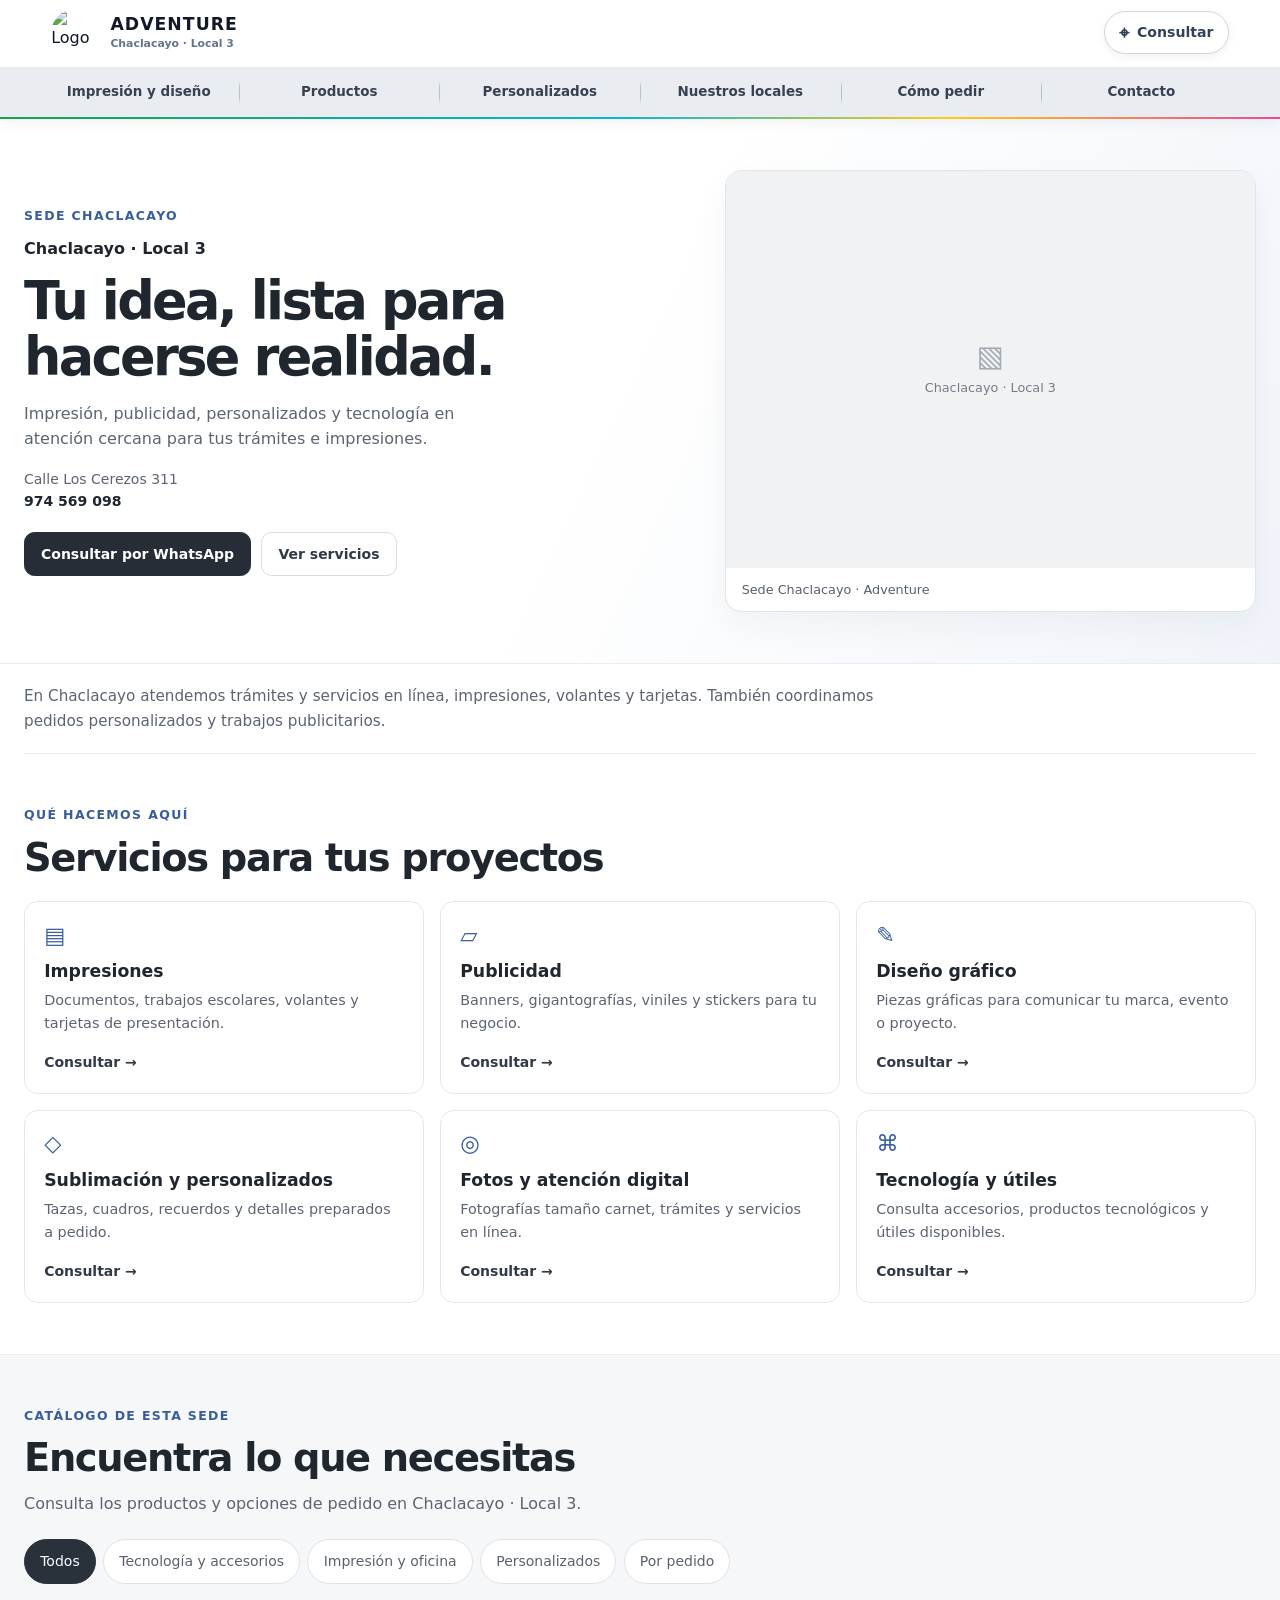
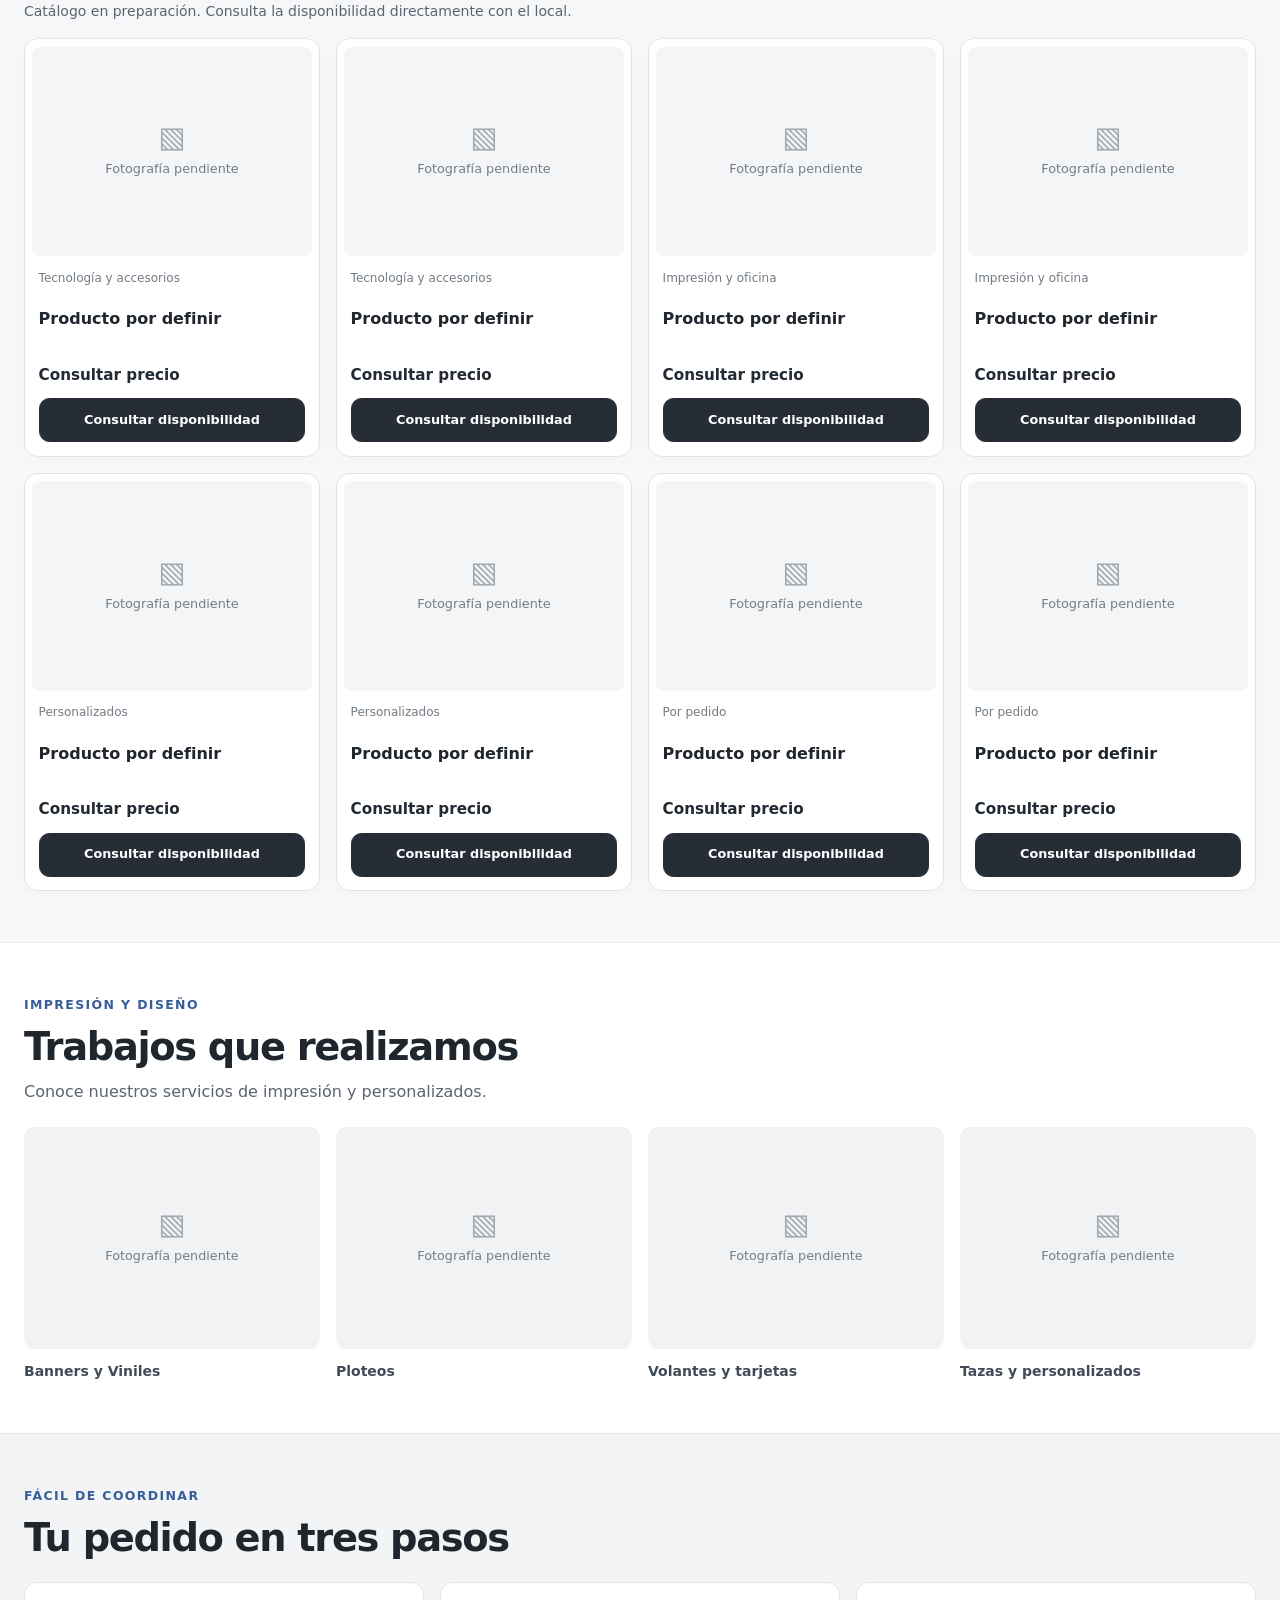
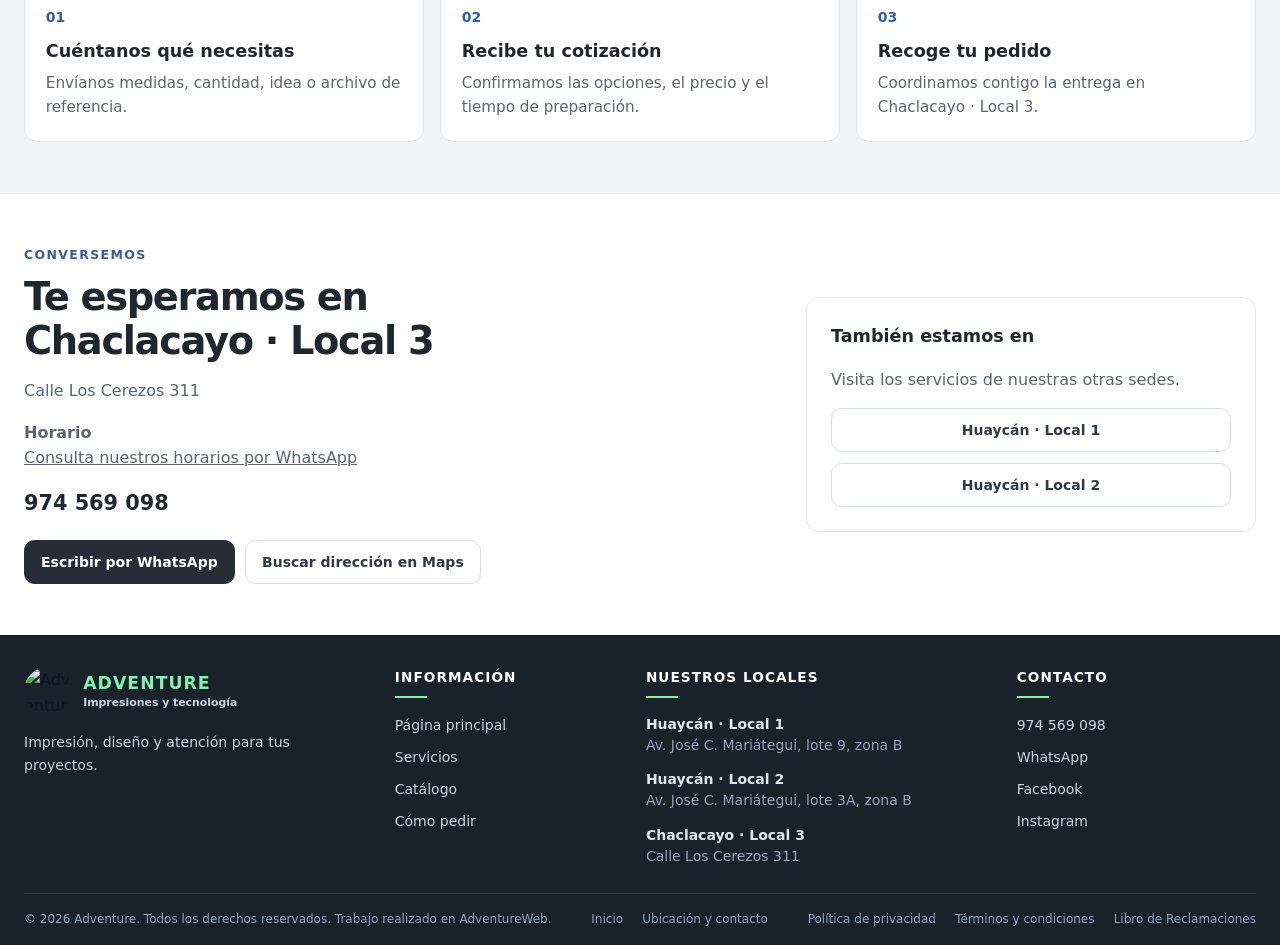
==== commit 3c1cc0d9: "Add files via upload" ====
--- a/local-chaclacayo.html
+++ b/local-chaclacayo.html
@@ -7,86 +7,89 @@
  <meta name="theme-color" content="#ffffff">
  <link rel="icon" href="DADVENTUREICON.png"><link rel="stylesheet" href="styles.css"><script src="script.js" defer></script>
 </head>
-<body class="ad-local local--chaclacayo">
+<body class="ad-local local--chaclacayo" data-local="3">
 <a href="#contenido-principal">Saltar al contenido principal</a>
 <header class="cabecera" id="inicio"><div class="contenedor cabecera__contenido">
-  <a class="marca" href="index.html"><img class="marca__logo" src="DADVENTUREICON.png" alt="Logo de Adventure" width="52" height="52"><span class="marca__texto"><strong>ADVENTURE</strong><small>Chaclacayo · Local 3</small></span></a>
+  <a class="marca" href="index.html"><img decoding="async" class="marca__logo" src="DADVENTUREICON.png" alt="Logo de Adventure" width="52" height="52"><span class="marca__texto"><strong>ADVENTURE</strong><small>Chaclacayo · Local 3</small></span></a>
   <button class="boton-menu" type="button" aria-expanded="false" aria-controls="menu-principal"><span class="sr-only">Abrir menú</span><span aria-hidden="true">☰</span></button>
   <nav id="menu-principal" class="navegacion" aria-label="Navegación principal"><ul>
-   <li class="menu-desplegable"><button class="menu-desplegable__boton" type="button" aria-expanded="false" aria-controls="menu-categoria-0">Impresiones <span aria-hidden="true">⌄</span></button><div class="menu-desplegable__panel" id="menu-categoria-0"><a href="index.html#diseno-grafico">Diseño gráfico</a><a href="index.html#volantes">Volantes</a><a href="index.html#tarjetas">Tarjetas</a><a href="index.html#disenos-personalizados">Diseños personalizados</a></div></li>
+   <li class="menu-desplegable"><button class="menu-desplegable__boton" type="button" aria-expanded="false" aria-controls="menu-categoria-0">Impresión y diseño <span aria-hidden="true">⌄</span></button><div class="menu-desplegable__panel" id="menu-categoria-0"><a href="index.html#diseno-grafico">Diseño gráfico</a><a href="index.html#volantes">Volantes</a><a href="index.html#tarjetas">Tarjetas</a><a href="index.html#disenos-personalizados">Diseños personalizados</a></div></li>
 <li class="menu-desplegable"><button class="menu-desplegable__boton" type="button" aria-expanded="false" aria-controls="menu-categoria-1">Productos <span aria-hidden="true">⌄</span></button><div class="menu-desplegable__panel" id="menu-categoria-1"><a href="index.html#mouse-teclados">Mouse y teclados</a><a href="index.html#audifonos-parlantes">Audífonos y parlantes</a><a href="index.html#cables-cargadores">Cables y cargadores</a><a href="index.html#tintas-utiles">Tintas y útiles</a></div></li>
 <li class="menu-desplegable"><button class="menu-desplegable__boton" type="button" aria-expanded="false" aria-controls="menu-categoria-2">Personalizados <span aria-hidden="true">⌄</span></button><div class="menu-desplegable__panel" id="menu-categoria-2"><a href="index.html#tazas-tomatodos">Tazas y tomatodos</a><a href="index.html#llaveros-personalizados">Llaveros personalizados</a><a href="index.html#cuadros-recuerdos">Cuadros y recuerdos</a><a href="index.html#regalos-eventos">Regalos para eventos</a></div></li>
    <li class="menu-desplegable"><button class="menu-desplegable__boton" type="button" aria-expanded="false" aria-controls="menu-locales">Nuestros locales <span aria-hidden="true">⌄</span></button><div class="menu-desplegable__panel" id="menu-locales"><a href="local-huaycan-1.html">Huaycán · Local 1</a><a href="local-huaycan-2.html">Huaycán · Local 2</a><a href="local-chaclacayo.html" aria-current="page">Chaclacayo · Local 3</a></div></li>
-   <li><a href="#pedido-local">Cómo comprar</a></li><li><a href="#contacto-local">Contacto</a></li>
+   <li><a href="#pedido-local">Cómo pedir</a></li><li><a href="#contacto-local">Contacto</a></li>
   </ul></nav>
-  <a class="boton boton--cabecera" href="https://wa.me/51972582415?text=Hola%2C%20quiero%20consultar%20en%20Chaclacayo%20%C2%B7%20Local%203" target="_blank" rel="noopener noreferrer">Consultar</a>
+  <a class="boton boton--cabecera" href="https://wa.me/51974569098?text=Hola%2C%20quiero%20consultar%20en%20Chaclacayo%20%C2%B7%20Local%203" target="_blank" rel="noopener noreferrer">Consultar</a>
  </div></header>
 <main id="contenido-principal">
  <section class="ad-hero" aria-labelledby="titulo-local"><div class="ad-wrap ad-hero-grid">
-  <div><p class="ad-eyebrow">Sede Chaclacayo</p><h1 id="titulo-local">Chaclacayo · Local 3</h1><h2>Tu idea, lista para hacerse realidad.</h2><p class="ad-lead">Impresión, publicidad, personalizados y tecnología en atención cercana para tus trámites e impresiones.</p><p class="ad-location">Calle Los Cerezos 311<br><a href="tel:+51972582415">972 582 415</a></p><div class="ad-actions"><a class="ad-button" href="https://wa.me/51972582415?text=Hola%2C%20quisiera%20consultar%20en%20Chaclacayo%20%C2%B7%20Local%203" target="_blank" rel="noopener noreferrer">Consultar por WhatsApp</a><a class="ad-button ad-button--light" href="#servicios-local">Ver servicios</a></div></div>
-  <figure class="ad-store-photo"><div class="ad-media"><img src="foto-local-3.png" alt="Chaclacayo · Local 3" width="800" height="600" data-respaldo="chaclacayo.png" ><span class="ad-placeholder"><span aria-hidden="true">▧</span>Chaclacayo · Local 3</span></div><figcaption>Sede Chaclacayo · Adventure</figcaption></figure>
+  <div><p class="ad-eyebrow">Sede Chaclacayo</p><h1 id="titulo-local">Chaclacayo · Local 3</h1><h2>Tu idea, lista para hacerse realidad.</h2><p class="ad-lead">Impresión, publicidad, personalizados y tecnología en atención cercana para tus trámites e impresiones.</p><p class="ad-location">Calle Los Cerezos 311<br><a href="tel:+51974569098">974 569 098</a></p><div class="ad-actions"><a class="ad-button" href="https://wa.me/51974569098?text=Hola%2C%20quisiera%20consultar%20en%20Chaclacayo%20%C2%B7%20Local%203" target="_blank" rel="noopener noreferrer">Consultar por WhatsApp</a><a class="ad-button ad-button--light" href="#servicios-local">Ver servicios</a></div></div>
+  <figure class="ad-store-photo"><div class="ad-media"><img decoding="async" src="foto-local-3.png" alt="Chaclacayo · Local 3" width="800" height="600" data-respaldo="chaclacayo.png" class="ad-pending-image" loading="lazy"><span class="ad-placeholder"><span aria-hidden="true">▧</span>Chaclacayo · Local 3</span></div><figcaption>Sede Chaclacayo · Adventure</figcaption></figure>
  </div></section>
  <section class="ad-summary ad-wrap" aria-label="Sobre esta sede"><p>En Chaclacayo atendemos trámites y servicios en línea, impresiones, volantes y tarjetas. También coordinamos pedidos personalizados y trabajos publicitarios.</p></section>
- <section class="ad-section" id="servicios-local"><div class="ad-wrap" data-reveal><header class="ad-heading"><p class="ad-eyebrow">Qué hacemos aquí</p><h2>Servicios para tus proyectos</h2></header><div class="ad-services" tabindex="0" role="region" aria-label="Servicios del local; desliza para ver más"><article class="ad-service"><span class="ad-service-icon" aria-hidden="true">▤</span><h3>Impresiones</h3><p>Documentos, trabajos escolares, volantes y tarjetas de presentación.</p><a class="ad-text-link" href="https://wa.me/51972582415?text=Hola%2C%20quisiera%20consultar%20sobre%20Impresiones%20en%20Chaclacayo%20%C2%B7%20Local%203" target="_blank" rel="noopener noreferrer">Consultar →</a></article>
-<article class="ad-service"><span class="ad-service-icon" aria-hidden="true">▱</span><h3>Publicidad</h3><p>Banners, gigantografías, viniles y stickers para tu negocio.</p><a class="ad-text-link" href="https://wa.me/51972582415?text=Hola%2C%20quisiera%20consultar%20sobre%20Publicidad%20en%20Chaclacayo%20%C2%B7%20Local%203" target="_blank" rel="noopener noreferrer">Consultar →</a></article>
-<article class="ad-service"><span class="ad-service-icon" aria-hidden="true">✎</span><h3>Diseño gráfico</h3><p>Piezas gráficas para comunicar tu marca, evento o proyecto.</p><a class="ad-text-link" href="https://wa.me/51972582415?text=Hola%2C%20quisiera%20consultar%20sobre%20Dise%C3%B1o%20gr%C3%A1fico%20en%20Chaclacayo%20%C2%B7%20Local%203" target="_blank" rel="noopener noreferrer">Consultar →</a></article>
-<article class="ad-service"><span class="ad-service-icon" aria-hidden="true">◇</span><h3>Sublimación y personalizados</h3><p>Tazas, cuadros, recuerdos y detalles preparados a pedido.</p><a class="ad-text-link" href="https://wa.me/51972582415?text=Hola%2C%20quisiera%20consultar%20sobre%20Sublimaci%C3%B3n%20y%20personalizados%20en%20Chaclacayo%20%C2%B7%20Local%203" target="_blank" rel="noopener noreferrer">Consultar →</a></article>
-<article class="ad-service"><span class="ad-service-icon" aria-hidden="true">◎</span><h3>Fotos y atención digital</h3><p>Fotografías tamaño carnet, trámites y servicios en línea.</p><a class="ad-text-link" href="https://wa.me/51972582415?text=Hola%2C%20quisiera%20consultar%20sobre%20Fotos%20y%20atenci%C3%B3n%20digital%20en%20Chaclacayo%20%C2%B7%20Local%203" target="_blank" rel="noopener noreferrer">Consultar →</a></article>
-<article class="ad-service"><span class="ad-service-icon" aria-hidden="true">⌘</span><h3>Tecnología y útiles</h3><p>Consulta accesorios, productos tecnológicos y útiles disponibles.</p><a class="ad-text-link" href="https://wa.me/51972582415?text=Hola%2C%20quisiera%20consultar%20sobre%20Tecnolog%C3%ADa%20y%20%C3%BAtiles%20en%20Chaclacayo%20%C2%B7%20Local%203" target="_blank" rel="noopener noreferrer">Consultar →</a></article></div></div></section>
+ <section class="ad-section" id="servicios-local"><div class="ad-wrap" data-reveal><header class="ad-heading"><p class="ad-eyebrow">Qué hacemos aquí</p><h2>Servicios para tus proyectos</h2></header><div class="ad-services" tabindex="0" role="region" aria-label="Servicios del local; desliza para ver más"><article class="ad-service"><span class="ad-service-icon" aria-hidden="true">▤</span><h3>Impresiones</h3><p>Documentos, trabajos escolares, volantes y tarjetas de presentación.</p><a class="ad-text-link" href="https://wa.me/51974569098?text=Hola%2C%20quisiera%20consultar%20sobre%20Impresiones%20en%20Chaclacayo%20%C2%B7%20Local%203" target="_blank" rel="noopener noreferrer" data-consulta="">Consultar →</a></article>
+<article class="ad-service"><span class="ad-service-icon" aria-hidden="true">▱</span><h3>Publicidad</h3><p>Banners, gigantografías, viniles y stickers para tu negocio.</p><a class="ad-text-link" href="https://wa.me/51974569098?text=Hola%2C%20quisiera%20consultar%20sobre%20Publicidad%20en%20Chaclacayo%20%C2%B7%20Local%203" target="_blank" rel="noopener noreferrer" data-consulta="">Consultar →</a></article>
+<article class="ad-service"><span class="ad-service-icon" aria-hidden="true">✎</span><h3>Diseño gráfico</h3><p>Piezas gráficas para comunicar tu marca, evento o proyecto.</p><a class="ad-text-link" href="https://wa.me/51974569098?text=Hola%2C%20quisiera%20consultar%20sobre%20Dise%C3%B1o%20gr%C3%A1fico%20en%20Chaclacayo%20%C2%B7%20Local%203" target="_blank" rel="noopener noreferrer" data-consulta="">Consultar →</a></article>
+<article class="ad-service"><span class="ad-service-icon" aria-hidden="true">◇</span><h3>Sublimación y personalizados</h3><p>Tazas, cuadros, recuerdos y detalles preparados a pedido.</p><a class="ad-text-link" href="https://wa.me/51974569098?text=Hola%2C%20quisiera%20consultar%20sobre%20Sublimaci%C3%B3n%20y%20personalizados%20en%20Chaclacayo%20%C2%B7%20Local%203" target="_blank" rel="noopener noreferrer" data-consulta="">Consultar →</a></article>
+<article class="ad-service"><span class="ad-service-icon" aria-hidden="true">◎</span><h3>Fotos y atención digital</h3><p>Fotografías tamaño carnet, trámites y servicios en línea.</p><a class="ad-text-link" href="https://wa.me/51974569098?text=Hola%2C%20quisiera%20consultar%20sobre%20Fotos%20y%20atenci%C3%B3n%20digital%20en%20Chaclacayo%20%C2%B7%20Local%203" target="_blank" rel="noopener noreferrer" data-consulta="">Consultar →</a></article>
+<article class="ad-service"><span class="ad-service-icon" aria-hidden="true">⌘</span><h3>Tecnología y útiles</h3><p>Consulta accesorios, productos tecnológicos y útiles disponibles.</p><a class="ad-text-link" href="https://wa.me/51974569098?text=Hola%2C%20quisiera%20consultar%20sobre%20Tecnolog%C3%ADa%20y%20%C3%BAtiles%20en%20Chaclacayo%20%C2%B7%20Local%203" target="_blank" rel="noopener noreferrer" data-consulta="">Consultar →</a></article></div></div></section>
  <section class="ad-section ad-section--soft" id="productos-local"><div class="ad-wrap" data-catalog data-reveal><header class="ad-heading"><p class="ad-eyebrow">Catálogo de esta sede</p><h2>Encuentra lo que necesitas</h2><p>Consulta los productos y opciones de pedido en Chaclacayo · Local 3.</p></header>
   <div class="ad-filters" aria-label="Filtrar productos por categoría" hidden><button type="button" data-filter="todos" aria-pressed="true" aria-controls="catalogo-local">Todos</button><button type="button" data-filter="tecnologia" aria-pressed="false" aria-controls="catalogo-local">Tecnología y accesorios</button><button type="button" data-filter="oficina" aria-pressed="false" aria-controls="catalogo-local">Impresión y oficina</button><button type="button" data-filter="personalizados" aria-pressed="false" aria-controls="catalogo-local">Personalizados</button><button type="button" data-filter="pedido" aria-pressed="false" aria-controls="catalogo-local">Por pedido</button></div>
   <p class="ad-catalog-note">Catálogo en preparación. Consulta la disponibilidad directamente con el local.</p>
   <div class="ad-products" id="catalogo-local" tabindex="0" role="region" aria-label="Productos; desliza para ver más"><!-- PRODUCTO 1: reemplazar nombre, categoría, precio e imagen con información confirmada. -->
  <article class="ad-product" data-category="tecnologia">
-  <div class="ad-media"><!-- Agregar imagen aquí: <img src="TU-IMAGEN.png" alt="Producto por definir" width="800" height="600" loading="lazy"> --><span class="ad-placeholder"><span aria-hidden="true">▧</span>Fotografía pendiente</span></div>
-  <div class="ad-product-copy"><p class="ad-meta">Tecnología y accesorios</p><h3>Producto por definir</h3><p class="ad-price">Consultar precio</p><a class="ad-button" href="https://wa.me/51972582415?text=Hola%2C%20quisiera%20consultar%20los%20productos%20de%20Tecnolog%C3%ADa%20y%20accesorios%20en%20Chaclacayo%20%C2%B7%20Local%203" target="_blank" rel="noopener noreferrer">Consultar disponibilidad</a></div>
+  <div class="ad-media"><img decoding="async" src="local3producto1.png" alt="" width="600" height="450" loading="lazy" class="ad-pending-image"><!-- Agregar imagen aquí: <img decoding="async" src="TU-IMAGEN.png" alt="Producto por definir" width="800" height="600" loading="lazy"> --><span class="ad-placeholder"><span aria-hidden="true">▧</span>Fotografía pendiente</span></div>
+  <div class="ad-product-copy"><p class="ad-meta">Tecnología y accesorios</p><h3>Producto por definir</h3><p class="ad-price">Consultar precio</p><a class="ad-button" href="https://wa.me/51974569098?text=Hola%2C%20quisiera%20consultar%20los%20productos%20de%20Tecnolog%C3%ADa%20y%20accesorios%20en%20Chaclacayo%20%C2%B7%20Local%203" target="_blank" rel="noopener noreferrer" data-consulta="">Consultar disponibilidad</a></div>
  </article><!-- PRODUCTO 2: reemplazar nombre, categoría, precio e imagen con información confirmada. -->
  <article class="ad-product" data-category="tecnologia">
-  <div class="ad-media"><!-- Agregar imagen aquí: <img src="TU-IMAGEN.png" alt="Producto por definir" width="800" height="600" loading="lazy"> --><span class="ad-placeholder"><span aria-hidden="true">▧</span>Fotografía pendiente</span></div>
-  <div class="ad-product-copy"><p class="ad-meta">Tecnología y accesorios</p><h3>Producto por definir</h3><p class="ad-price">Consultar precio</p><a class="ad-button" href="https://wa.me/51972582415?text=Hola%2C%20quisiera%20consultar%20los%20productos%20de%20Tecnolog%C3%ADa%20y%20accesorios%20en%20Chaclacayo%20%C2%B7%20Local%203" target="_blank" rel="noopener noreferrer">Consultar disponibilidad</a></div>
+  <div class="ad-media"><img decoding="async" src="local3producto2.png" alt="" width="600" height="450" loading="lazy" class="ad-pending-image"><!-- Agregar imagen aquí: <img decoding="async" src="TU-IMAGEN.png" alt="Producto por definir" width="800" height="600" loading="lazy"> --><span class="ad-placeholder"><span aria-hidden="true">▧</span>Fotografía pendiente</span></div>
+  <div class="ad-product-copy"><p class="ad-meta">Tecnología y accesorios</p><h3>Producto por definir</h3><p class="ad-price">Consultar precio</p><a class="ad-button" href="https://wa.me/51974569098?text=Hola%2C%20quisiera%20consultar%20los%20productos%20de%20Tecnolog%C3%ADa%20y%20accesorios%20en%20Chaclacayo%20%C2%B7%20Local%203" target="_blank" rel="noopener noreferrer" data-consulta="">Consultar disponibilidad</a></div>
  </article><!-- PRODUCTO 3: reemplazar nombre, categoría, precio e imagen con información confirmada. -->
  <article class="ad-product" data-category="oficina">
-  <div class="ad-media"><!-- Agregar imagen aquí: <img src="TU-IMAGEN.png" alt="Producto por definir" width="800" height="600" loading="lazy"> --><span class="ad-placeholder"><span aria-hidden="true">▧</span>Fotografía pendiente</span></div>
-  <div class="ad-product-copy"><p class="ad-meta">Impresión y oficina</p><h3>Producto por definir</h3><p class="ad-price">Consultar precio</p><a class="ad-button" href="https://wa.me/51972582415?text=Hola%2C%20quisiera%20consultar%20los%20productos%20de%20Impresi%C3%B3n%20y%20oficina%20en%20Chaclacayo%20%C2%B7%20Local%203" target="_blank" rel="noopener noreferrer">Consultar disponibilidad</a></div>
+  <div class="ad-media"><img decoding="async" src="local3producto3.png" alt="" width="600" height="450" loading="lazy" class="ad-pending-image"><!-- Agregar imagen aquí: <img decoding="async" src="TU-IMAGEN.png" alt="Producto por definir" width="800" height="600" loading="lazy"> --><span class="ad-placeholder"><span aria-hidden="true">▧</span>Fotografía pendiente</span></div>
+  <div class="ad-product-copy"><p class="ad-meta">Impresión y oficina</p><h3>Producto por definir</h3><p class="ad-price">Consultar precio</p><a class="ad-button" href="https://wa.me/51974569098?text=Hola%2C%20quisiera%20consultar%20los%20productos%20de%20Impresi%C3%B3n%20y%20oficina%20en%20Chaclacayo%20%C2%B7%20Local%203" target="_blank" rel="noopener noreferrer" data-consulta="">Consultar disponibilidad</a></div>
  </article><!-- PRODUCTO 4: reemplazar nombre, categoría, precio e imagen con información confirmada. -->
  <article class="ad-product" data-category="oficina">
-  <div class="ad-media"><!-- Agregar imagen aquí: <img src="TU-IMAGEN.png" alt="Producto por definir" width="800" height="600" loading="lazy"> --><span class="ad-placeholder"><span aria-hidden="true">▧</span>Fotografía pendiente</span></div>
-  <div class="ad-product-copy"><p class="ad-meta">Impresión y oficina</p><h3>Producto por definir</h3><p class="ad-price">Consultar precio</p><a class="ad-button" href="https://wa.me/51972582415?text=Hola%2C%20quisiera%20consultar%20los%20productos%20de%20Impresi%C3%B3n%20y%20oficina%20en%20Chaclacayo%20%C2%B7%20Local%203" target="_blank" rel="noopener noreferrer">Consultar disponibilidad</a></div>
+  <div class="ad-media"><img decoding="async" src="local3producto4.png" alt="" width="600" height="450" loading="lazy" class="ad-pending-image"><!-- Agregar imagen aquí: <img decoding="async" src="TU-IMAGEN.png" alt="Producto por definir" width="800" height="600" loading="lazy"> --><span class="ad-placeholder"><span aria-hidden="true">▧</span>Fotografía pendiente</span></div>
+  <div class="ad-product-copy"><p class="ad-meta">Impresión y oficina</p><h3>Producto por definir</h3><p class="ad-price">Consultar precio</p><a class="ad-button" href="https://wa.me/51974569098?text=Hola%2C%20quisiera%20consultar%20los%20productos%20de%20Impresi%C3%B3n%20y%20oficina%20en%20Chaclacayo%20%C2%B7%20Local%203" target="_blank" rel="noopener noreferrer" data-consulta="">Consultar disponibilidad</a></div>
  </article><!-- PRODUCTO 5: reemplazar nombre, categoría, precio e imagen con información confirmada. -->
  <article class="ad-product" data-category="personalizados">
-  <div class="ad-media"><!-- Agregar imagen aquí: <img src="TU-IMAGEN.png" alt="Producto por definir" width="800" height="600" loading="lazy"> --><span class="ad-placeholder"><span aria-hidden="true">▧</span>Fotografía pendiente</span></div>
-  <div class="ad-product-copy"><p class="ad-meta">Personalizados</p><h3>Producto por definir</h3><p class="ad-price">Consultar precio</p><a class="ad-button" href="https://wa.me/51972582415?text=Hola%2C%20quisiera%20consultar%20los%20productos%20de%20Personalizados%20en%20Chaclacayo%20%C2%B7%20Local%203" target="_blank" rel="noopener noreferrer">Consultar disponibilidad</a></div>
+  <div class="ad-media"><img decoding="async" src="local3producto5.png" alt="" width="600" height="450" loading="lazy" class="ad-pending-image"><!-- Agregar imagen aquí: <img decoding="async" src="TU-IMAGEN.png" alt="Producto por definir" width="800" height="600" loading="lazy"> --><span class="ad-placeholder"><span aria-hidden="true">▧</span>Fotografía pendiente</span></div>
+  <div class="ad-product-copy"><p class="ad-meta">Personalizados</p><h3>Producto por definir</h3><p class="ad-price">Consultar precio</p><a class="ad-button" href="https://wa.me/51974569098?text=Hola%2C%20quisiera%20consultar%20los%20productos%20de%20Personalizados%20en%20Chaclacayo%20%C2%B7%20Local%203" target="_blank" rel="noopener noreferrer" data-consulta="">Consultar disponibilidad</a></div>
  </article><!-- PRODUCTO 6: reemplazar nombre, categoría, precio e imagen con información confirmada. -->
  <article class="ad-product" data-category="personalizados">
-  <div class="ad-media"><!-- Agregar imagen aquí: <img src="TU-IMAGEN.png" alt="Producto por definir" width="800" height="600" loading="lazy"> --><span class="ad-placeholder"><span aria-hidden="true">▧</span>Fotografía pendiente</span></div>
-  <div class="ad-product-copy"><p class="ad-meta">Personalizados</p><h3>Producto por definir</h3><p class="ad-price">Consultar precio</p><a class="ad-button" href="https://wa.me/51972582415?text=Hola%2C%20quisiera%20consultar%20los%20productos%20de%20Personalizados%20en%20Chaclacayo%20%C2%B7%20Local%203" target="_blank" rel="noopener noreferrer">Consultar disponibilidad</a></div>
+  <div class="ad-media"><img decoding="async" src="local3producto6.png" alt="" width="600" height="450" loading="lazy" class="ad-pending-image"><!-- Agregar imagen aquí: <img decoding="async" src="TU-IMAGEN.png" alt="Producto por definir" width="800" height="600" loading="lazy"> --><span class="ad-placeholder"><span aria-hidden="true">▧</span>Fotografía pendiente</span></div>
+  <div class="ad-product-copy"><p class="ad-meta">Personalizados</p><h3>Producto por definir</h3><p class="ad-price">Consultar precio</p><a class="ad-button" href="https://wa.me/51974569098?text=Hola%2C%20quisiera%20consultar%20los%20productos%20de%20Personalizados%20en%20Chaclacayo%20%C2%B7%20Local%203" target="_blank" rel="noopener noreferrer" data-consulta="">Consultar disponibilidad</a></div>
  </article><!-- PRODUCTO 7: reemplazar nombre, categoría, precio e imagen con información confirmada. -->
  <article class="ad-product" data-category="pedido">
-  <div class="ad-media"><!-- Agregar imagen aquí: <img src="TU-IMAGEN.png" alt="Producto por definir" width="800" height="600" loading="lazy"> --><span class="ad-placeholder"><span aria-hidden="true">▧</span>Fotografía pendiente</span></div>
-  <div class="ad-product-copy"><p class="ad-meta">Por pedido</p><h3>Producto por definir</h3><p class="ad-price">Consultar precio</p><a class="ad-button" href="https://wa.me/51972582415?text=Hola%2C%20quisiera%20consultar%20los%20productos%20de%20Por%20pedido%20en%20Chaclacayo%20%C2%B7%20Local%203" target="_blank" rel="noopener noreferrer">Consultar disponibilidad</a></div>
+  <div class="ad-media"><img decoding="async" src="local3producto7.png" alt="" width="600" height="450" loading="lazy" class="ad-pending-image"><!-- Agregar imagen aquí: <img decoding="async" src="TU-IMAGEN.png" alt="Producto por definir" width="800" height="600" loading="lazy"> --><span class="ad-placeholder"><span aria-hidden="true">▧</span>Fotografía pendiente</span></div>
+  <div class="ad-product-copy"><p class="ad-meta">Por pedido</p><h3>Producto por definir</h3><p class="ad-price">Consultar precio</p><a class="ad-button" href="https://wa.me/51974569098?text=Hola%2C%20quisiera%20consultar%20los%20productos%20de%20Por%20pedido%20en%20Chaclacayo%20%C2%B7%20Local%203" target="_blank" rel="noopener noreferrer" data-consulta="">Consultar disponibilidad</a></div>
  </article><!-- PRODUCTO 8: reemplazar nombre, categoría, precio e imagen con información confirmada. -->
  <article class="ad-product" data-category="pedido">
-  <div class="ad-media"><!-- Agregar imagen aquí: <img src="TU-IMAGEN.png" alt="Producto por definir" width="800" height="600" loading="lazy"> --><span class="ad-placeholder"><span aria-hidden="true">▧</span>Fotografía pendiente</span></div>
-  <div class="ad-product-copy"><p class="ad-meta">Por pedido</p><h3>Producto por definir</h3><p class="ad-price">Consultar precio</p><a class="ad-button" href="https://wa.me/51972582415?text=Hola%2C%20quisiera%20consultar%20los%20productos%20de%20Por%20pedido%20en%20Chaclacayo%20%C2%B7%20Local%203" target="_blank" rel="noopener noreferrer">Consultar disponibilidad</a></div>
+  <div class="ad-media"><img decoding="async" src="local3producto8.png" alt="" width="600" height="450" loading="lazy" class="ad-pending-image"><!-- Agregar imagen aquí: <img decoding="async" src="TU-IMAGEN.png" alt="Producto por definir" width="800" height="600" loading="lazy"> --><span class="ad-placeholder"><span aria-hidden="true">▧</span>Fotografía pendiente</span></div>
+  <div class="ad-product-copy"><p class="ad-meta">Por pedido</p><h3>Producto por definir</h3><p class="ad-price">Consultar precio</p><a class="ad-button" href="https://wa.me/51974569098?text=Hola%2C%20quisiera%20consultar%20los%20productos%20de%20Por%20pedido%20en%20Chaclacayo%20%C2%B7%20Local%203" target="_blank" rel="noopener noreferrer" data-consulta="">Consultar disponibilidad</a></div>
  </article></div><p class="sr-only" data-filter-status aria-live="polite"></p>
  </div></section>
- <section class="ad-section" id="trabajos-local"><div class="ad-wrap" data-reveal><header class="ad-heading"><p class="ad-eyebrow">Impresión y diseño</p><h2>Trabajos que realizamos</h2><p>Próximamente, fotografías de nuestros trabajos.</p></header><div class="ad-gallery" tabindex="0" role="region" aria-label="Galería de trabajos"><figure class="ad-work"><div class="ad-media"> <img src="banner.png" alt="Banners y gigantografías" width="800" height="600" loading="lazy"><span class="ad-placeholder"><span aria-hidden="true">▧</span>Fotografía pendiente</span></div><figcaption>Banners y Viniles</figcaption></figure>
-<figure class="ad-work"><div class="ad-media"> <img src="ploteos.png" alt="Ploteos e impresión de planos" width="800" height="600" loading="lazy"><span class="ad-placeholder"><span aria-hidden="true">▧</span>Fotografía pendiente</span></div><figcaption>Ploteos</figcaption></figure>
-<figure class="ad-work"><div class="ad-media"><img src="tarjetas.png" alt="Volantes y tarjetas" width="800" height="600" loading="lazy"> <span class="ad-placeholder"><span aria-hidden="true">▧</span>Fotografía pendiente</span></div><figcaption>Volantes y tarjetas</figcaption></figure>
-<figure class="ad-work"><div class="ad-media"><img src="cuadro.png" alt="Tazas y personalizados" width="800" height="600" loading="lazy"><span class="ad-placeholder"><span aria-hidden="true">▧</span>Fotografía pendiente</span></div><figcaption>Tazas y personalizados</figcaption></figure></div></div></section>
+ <section class="ad-section" id="trabajos-local"><div class="ad-wrap" data-reveal><header class="ad-heading"><p class="ad-eyebrow">Impresión y diseño</p><h2>Trabajos que realizamos</h2><p>Conoce nuestros servicios de impresión y personalizados.</p></header><div class="ad-gallery" tabindex="0" role="region" aria-label="Galería de trabajos"><figure class="ad-work"><div class="ad-media"> <img decoding="async" src="banner.png" alt="Banners y gigantografías" width="800" height="600" loading="lazy" class="ad-pending-image"><span class="ad-placeholder"><span aria-hidden="true">▧</span>Fotografía pendiente</span></div><figcaption>Banners y Viniles</figcaption></figure>
+<figure class="ad-work"><div class="ad-media"> <img decoding="async" src="ploteos.png" alt="Ploteos e impresión de planos" width="800" height="600" loading="lazy" class="ad-pending-image"><span class="ad-placeholder"><span aria-hidden="true">▧</span>Fotografía pendiente</span></div><figcaption>Ploteos</figcaption></figure>
+<figure class="ad-work"><div class="ad-media"><img decoding="async" src="tarjetas.png" alt="Volantes y tarjetas" width="800" height="600" loading="lazy" class="ad-pending-image"> <span class="ad-placeholder"><span aria-hidden="true">▧</span>Fotografía pendiente</span></div><figcaption>Volantes y tarjetas</figcaption></figure>
+<figure class="ad-work"><div class="ad-media"><img decoding="async" src="cuadro.png" alt="Tazas y personalizados" width="800" height="600" loading="lazy" class="ad-pending-image"><span class="ad-placeholder"><span aria-hidden="true">▧</span>Fotografía pendiente</span></div><figcaption>Tazas y personalizados</figcaption></figure></div></div></section>
  <section class="ad-section ad-order" id="pedido-local"><div class="ad-wrap" data-reveal><header class="ad-heading"><p class="ad-eyebrow">Fácil de coordinar</p><h2>Tu pedido en tres pasos</h2></header>
   <div data-step-carousel><ol class="ad-steps" data-steps tabindex="0" aria-label="Pasos para hacer un pedido">
    <li><span>01</span><h3>Cuéntanos qué necesitas</h3><p>Envíanos medidas, cantidad, idea o archivo de referencia.</p></li>
    <li><span>02</span><h3>Recibe tu cotización</h3><p>Confirmamos las opciones, el precio y el tiempo de preparación.</p></li>
    <li><span>03</span><h3>Recoge tu pedido</h3><p>Coordinamos contigo la entrega en Chaclacayo · Local 3.</p></li>
-  </ol><div class="ad-step-controls" hidden><button type="button" data-step-prev aria-label="Paso anterior">&lt;</button><span data-step-status>1 / 3</span><button type="button" data-step-next aria-label="Paso siguiente">&gt;</button></div></div>
+  </ol><div class="ad-step-controls" hidden><button type="button" data-step-prev aria-label="Paso anterior">&lt;</button><span data-step-status aria-live="polite">1 / 3</span><button type="button" data-step-next aria-label="Paso siguiente">&gt;</button></div></div>
  </div></section>
- <section class="ad-section" id="contacto-local"><div class="ad-wrap ad-contact" data-reveal><div><p class="ad-eyebrow">Conversemos</p><h2>Te esperamos en Chaclacayo · Local 3</h2><p>Calle Los Cerezos 311</p><p><strong>Horario</strong><br><!-- Reemplazar por el horario confirmado -->Agregar horario</p><a class="ad-phone" href="tel:+51972582415">972 582 415</a><div class="ad-actions"><a class="ad-button" href="https://wa.me/51972582415?text=Hola%2C%20quiero%20hacer%20una%20consulta%20en%20Chaclacayo%20%C2%B7%20Local%203" target="_blank" rel="noopener noreferrer">Escribir por WhatsApp</a><a class="ad-button ad-button--light" href="https://www.google.com/maps/search/?api=1&query=Calle%20Los%20Cerezos%20311%2C%20Chaclacayo%2C%20Lima%2C%20Per%C3%BA" target="_blank" rel="noopener noreferrer">Buscar dirección en Maps</a></div></div><aside><h3>También estamos en</h3><p>Visita los servicios de nuestras otras sedes.</p><div class="ad-other-stores"><a class="ad-button ad-button--light" href="local-huaycan-1.html">Huaycán · Local 1</a><a class="ad-button ad-button--light" href="local-huaycan-2.html">Huaycán · Local 2</a></div></aside></div></section>
+ <section class="ad-section" id="contacto-local"><div class="ad-wrap ad-contact" data-reveal><div><p class="ad-eyebrow">Conversemos</p><h2>Te esperamos en Chaclacayo · Local 3</h2><p>Calle Los Cerezos 311</p><p><strong>Horario</strong><br><a target="_blank" rel="noopener noreferrer" href="https://wa.me/51974569098?text=Hola%2C%20quisiera%20consultar%20los%20horarios%20de%20Chaclacayo%20%C2%B7%20Local%203">Consulta nuestros horarios por WhatsApp</a></p><a class="ad-phone" href="tel:+51974569098">974 569 098</a><div class="ad-actions"><a class="ad-button" href="https://wa.me/51974569098?text=Hola%2C%20quiero%20hacer%20una%20consulta%20en%20Chaclacayo%20%C2%B7%20Local%203" target="_blank" rel="noopener noreferrer">Escribir por WhatsApp</a><a class="ad-button ad-button--light" href="https://www.google.com/maps/search/?api=1&amp;query=Calle%20Los%20Cerezos%20311%2C%20Chaclacayo%2C%20Lima%2C%20Per%C3%BA" target="_blank" rel="noopener noreferrer">Buscar dirección en Maps</a></div></div><aside><h3>También estamos en</h3><p>Visita los servicios de nuestras otras sedes.</p><div class="ad-other-stores"><a class="ad-button ad-button--light" href="local-huaycan-1.html">Huaycán · Local 1</a><a class="ad-button ad-button--light" href="local-huaycan-2.html">Huaycán · Local 2</a></div></aside></div></section>
 </main>
 <footer class="pie"><div class="contenedor pie__rejilla">
- <section><a class="marca marca--pie" href="index.html"><img class="marca__logo" src="DADVENTUREICON.png" alt="Adventure" width="52" height="52"><span class="marca__texto"><strong>ADVENTURE</strong><small>Impresiones y tecnología</small></span></a><p>Impresión, diseño y atención para tus proyectos.</p></section>
- <section><h2>Información</h2><ul><li><a href="index.html">Página principal</a></li><li><a href="#servicios-local">Servicios</a></li><li><a href="#productos-local">Catálogo</a></li><li><a href="#pedido-local">Cómo comprar</a></li></ul></section>
+ <section><a class="marca marca--pie" href="index.html"><img decoding="async" class="marca__logo" src="DADVENTUREICON.png" alt="Adventure" width="52" height="52"><span class="marca__texto"><strong>ADVENTURE</strong><small>Impresiones y tecnología</small></span></a><p>Impresión, diseño y atención para tus proyectos.</p></section>
+ <section><h2>Información</h2><ul><li><a href="index.html">Página principal</a></li><li><a href="#servicios-local">Servicios</a></li><li><a href="#productos-local">Catálogo</a></li><li><a href="#pedido-local">Cómo pedir</a></li></ul></section>
  <section id="otros-locales"><h2>Nuestros locales</h2><address><p><strong><a href="local-huaycan-1.html">Huaycán · Local 1</a></strong><br>Av. José C. Mariátegui, lote 9, zona B</p><p><strong><a href="local-huaycan-2.html">Huaycán · Local 2</a></strong><br>Av. José C. Mariátegui, lote 3A, zona B</p><p><strong><a href="local-chaclacayo.html" aria-current="page">Chaclacayo · Local 3</a></strong><br>Calle Los Cerezos 311</p></address></section>
- <section><h2>Contacto</h2><ul><li><a href="tel:+51972582415">972 582 415</a></li><li><a class="ad-footer-link" href="https://wa.me/51972582415?text=Hola%2C%20consulto%20en%20Chaclacayo%20%C2%B7%20Local%203" target="_blank" rel="noopener noreferrer">WhatsApp</a></li><li><a href="https://www.facebook.com/adventure.servicios/" target="_blank" rel="noopener noreferrer">Facebook</a></li><li><a href="https://www.instagram.com/adventure.pe/" target="_blank" rel="noopener noreferrer">Instagram</a></li></ul></section>
- </div><div class="contenedor pie__inferior"><p>© 2026 Adventure. Todos los derechos reservados.</p><nav aria-label="Enlaces del pie"><a href="index.html">Inicio</a><a href="#contacto-local">Ubicación y contacto</a></nav></div></footer>
-</body></html>
+ <section><h2>Contacto</h2><ul><li><a href="tel:+51974569098">974 569 098</a></li><li><a class="ad-footer-link" href="https://wa.me/51974569098?text=Hola%2C%20consulto%20en%20Chaclacayo%20%C2%B7%20Local%203" target="_blank" rel="noopener noreferrer">WhatsApp</a></li><li><a href="https://www.facebook.com/Dadventure.pe/" target="_blank" rel="noopener noreferrer">Facebook</a></li><li><a href="https://www.instagram.com/adventure.pe/" target="_blank" rel="noopener noreferrer">Instagram</a></li></ul></section>
+ </div><div class="contenedor pie__inferior"><p>© 2026 Adventure. Todos los derechos reservados. Trabajo realizado en AdventureWeb.</p><nav aria-label="Enlaces del pie"><a href="index.html">Inicio</a><a href="#contacto-local">Ubicación y contacto</a></nav><nav aria-label="Enlaces legales"><a href="privacidad.html">Política de privacidad</a><a href="terminos-condiciones.html">Términos y condiciones</a><a href="libro-reclamaciones.html">Libro de Reclamaciones</a></nav></div></footer>
+</body></html>
+
+
+
--- a/styles.css
+++ b/styles.css
@@ -2773,3 +2773,435 @@
   html:not(.ad-nav-ready) .cabecera { position:static; }
 }
 @media(prefers-reduced-motion:reduce) { html { scroll-behavior:auto; } }
+
+/* Ajustes finales de lectura, tarjetas y navegación */
+.ad-main-title{font-size:clamp(1.2rem,2.5vw,1.85rem);line-height:1.25;margin-block:1.1rem;color:#17231d;}
+.ad-category-placeholder{position:relative;aspect-ratio:279/209;display:block;overflow:hidden;}
+.ad-category-placeholder img{display:block;width:100%;height:100%;object-fit:contain;}
+img.ad-image-missing{visibility:hidden!important;opacity:0!important;}
+.ad-image-loaded>.ad-placeholder,.ad-image-loaded>.producto-destacado__fallback{display:none!important;}
+.ad-category-placeholder:has(.ad-image-missing)::after{content:'Imagen próximamente';position:absolute;inset:0;display:grid;place-items:center;color:#65716b;font-size:.8rem;}
+.producto-destacado h4{font-size:1rem;line-height:1.35;margin:.3rem 0;}
+.ad-nav-card h3{font-size:1rem;line-height:1.4;}
+.ad-nav-card{gap:.65rem;}
+.ad-nav-grid{align-items:stretch;}
+.ad-consult-dialog{border:1px solid #dce5df;border-radius:18px;width:min(440px,calc(100% - 32px));padding:26px;color:#17231d;background:#fff;max-height:85dvh;overflow:auto;}
+.ad-consult-dialog::backdrop{background:rgb(15 23 42 / 55%);}
+.ad-consult-dialog h2{margin:0 30px 12px 0;font-size:1.4rem;}
+.ad-consult-name{overflow-wrap:anywhere;color:#526158;}
+.ad-consult-options{display:grid;gap:12px;margin-top:22px;}
+.ad-consult-options a{justify-content:center;min-height:46px;}
+.ad-dialog-close{position:absolute;right:10px;top:8px;width:40px;height:40px;border:0;background:transparent;font-size:26px;cursor:pointer;}
+.pie__inferior nav{flex-wrap:wrap;}
+.ad-legal{background:#f7f9f8;color:#23322b;}
+.ad-legal .legal-shell{max-width:1100px;margin:auto;padding:clamp(24px,5vw,64px) 20px;}
+.legal-kicker{font-size:.78rem;letter-spacing:.12em;text-transform:uppercase;color:#36764e;font-weight:700;}
+.legal-hero h1{font-size:clamp(2rem,5vw,3rem);line-height:1.13;max-width:22ch;margin:12px 0 18px;}
+.legal-hero>p{max-width:66ch;line-height:1.65;}
+.legal-date{font-size:.85rem;color:#64736b;}
+.legal-layout{display:grid;grid-template-columns:230px minmax(0,1fr);gap:40px;align-items:start;margin-top:32px;}
+.legal-index{position:sticky;top:150px;padding:18px;border:1px solid #dde6e0;border-radius:12px;background:#fff;}
+.legal-index h2{font-size:.95rem;margin:0 0 14px;}
+.legal-index a{display:block;padding:7px 0;color:#40574a;text-decoration:none;font-size:.88rem;line-height:1.4;}
+.legal-copy{background:white;border:1px solid #dde6e0;border-radius:16px;padding:clamp(20px,4vw,40px);min-width:0;}
+.legal-copy section+section{border-top:1px solid #e7ece8;margin-top:26px;padding-top:26px;}
+.legal-copy section{scroll-margin-top:160px;}
+.legal-copy h2{font-size:1.2rem;margin:0 0 12px;line-height:1.35;}
+.legal-copy p,.legal-copy li{font-size:.96rem;line-height:1.75;overflow-wrap:anywhere;}
+.legal-copy ul{padding-left:1.3rem;}
+.legal-draft{border-left:3px solid #aa7940;background:#fff6e9;padding:14px 18px;border-radius:0 8px 8px 0;font-size:.9rem;line-height:1.6;}
+.legal-pending{color:#80581e;background:#fff6e9;padding:2px 4px;}
+@media(max-width:760px){
+ .ad-nav-grid{display:grid;grid-template-columns:none;grid-auto-flow:column;grid-auto-columns:minmax(0,82%);overflow-x:auto;gap:12px;scroll-snap-type:x mandatory;padding:3px 2px 14px;}
+ .ad-nav-card{scroll-snap-align:start;padding:12px;}
+ .ad-nav-card .ad-button{min-height:44px;}
+ .legal-layout{grid-template-columns:minmax(0,1fr);gap:20px;}
+ .legal-index{position:static;}
+ .legal-index a{padding:9px 0;}
+ .legal-copy section{scroll-margin-top:110px;}
+ .ad-legal .legal-shell{padding:26px 16px;}
+ .pie__inferior{align-items:flex-start;}
+ .pie__inferior nav{gap:.65rem 1rem;}
+ .menu-desplegable__panel{max-width:calc(100vw - 24px);max-height:60dvh;overflow-y:auto;}
+}
+@media(prefers-reduced-motion:reduce){.ad-nav-grid{scroll-behavior:auto;}.ad-image-modal.is-open{animation:none;}}
+
+/* Libro de Reclamaciones */
+.claims-header {
+  border-bottom: 1px solid #dfe7e2;
+  background: #fff;
+}
+
+.claims-header__inner {
+  display: flex;
+  align-items: center;
+  justify-content: space-between;
+  gap: 1rem;
+  padding-block: 1rem;
+}
+
+.ad-legal .claims-shell,
+.ad-legal .claims-result {
+  max-width: 900px;
+}
+
+.claims-form {
+  display: grid;
+  gap: 1.25rem;
+  margin-top: 2rem;
+}
+
+.claims-form fieldset {
+  min-width: 0;
+  margin: 0;
+  padding: clamp(1rem, 3vw, 1.6rem);
+  border: 1px solid #dbe5df;
+  border-radius: 14px;
+  background: #fff;
+}
+
+.claims-form legend {
+  padding-inline: 0.5rem;
+  color: #20362b;
+  font-size: 1.05rem;
+  font-weight: 800;
+}
+
+.claims-form label {
+  display: grid;
+  gap: 0.45rem;
+  margin-top: 1rem;
+  color: #293d33;
+  font-size: 0.92rem;
+  font-weight: 700;
+}
+
+.claims-form :is(input, select, textarea) {
+  box-sizing: border-box;
+  width: 100%;
+  min-height: 46px;
+  padding: 0.7rem 0.8rem;
+  border: 1px solid #aebdb5;
+  border-radius: 8px;
+  background: #fff;
+  color: #17231d;
+  font: inherit;
+}
+
+.claims-form textarea {
+  min-height: 7rem;
+  resize: vertical;
+  line-height: 1.5;
+}
+
+.claims-form :is(input, select, textarea):focus {
+  border-color: #15803d;
+  outline: 3px solid rgb(21 128 61 / 18%);
+}
+
+.claims-grid {
+  display: grid;
+  gap: 0 1rem;
+}
+
+.claims-grid--2,
+.claims-choice,
+.claim-copy dl {
+  grid-template-columns: repeat(2, minmax(0, 1fr));
+}
+
+.claims-check {
+  grid-template-columns: auto 1fr;
+  align-items: start;
+  justify-content: start;
+}
+
+.claims-check input,
+.claims-choice input {
+  width: 1.15rem;
+  min-height: 1.15rem;
+  margin: 0.1rem 0 0;
+}
+
+.claims-choice {
+  display: grid;
+  gap: 0.75rem;
+  margin-top: 0.75rem;
+}
+
+.claims-choice label {
+  grid-template-columns: auto 1fr;
+  align-items: start;
+  margin: 0;
+  padding: 1rem;
+  border: 1px solid #cfdad4;
+  border-radius: 10px;
+  cursor: pointer;
+}
+
+.claims-choice input {
+  margin-right: 0.5rem;
+}
+
+.claims-choice span {
+  display: grid;
+  gap: 0.25rem;
+}
+
+.claims-choice small {
+  font-weight: 400;
+  line-height: 1.4;
+}
+
+.claims-note {
+  color: #586a60;
+  font-size: 0.88rem;
+  line-height: 1.6;
+}
+
+.claims-help {
+  color: #586a60;
+  font-size: 0.8rem;
+  font-weight: 400;
+  line-height: 1.5;
+}
+
+.claims-form input[type="file"] {
+  padding: 0.55rem;
+  background: #f8faf9;
+}
+
+.claims-form input[type="file"]::file-selector-button {
+  margin-right: 0.75rem;
+  padding: 0.55rem 0.75rem;
+  border: 0;
+  border-radius: 6px;
+  background: #176751;
+  color: #fff;
+  font: inherit;
+  font-weight: 700;
+  cursor: pointer;
+}
+
+.claims-submit {
+  min-width: 220px;
+  justify-self: start;
+}
+
+.claims-form .claims-trap {
+  position: absolute;
+  left: -10000px;
+  width: 1px;
+  height: 1px;
+  overflow: hidden;
+}
+
+.claim-copy {
+  margin-block: 2rem;
+  padding: clamp(1rem, 3vw, 2rem);
+  border: 1px solid #dbe5df;
+  border-radius: 14px;
+  background: #fff;
+}
+
+.claim-copy dl {
+  display: grid;
+  gap: 0 1.5rem;
+}
+
+.claim-copy dl div {
+  padding-block: 0.75rem;
+  border-bottom: 1px solid #edf1ee;
+}
+
+.claim-copy dt {
+  color: #5a6d62;
+  font-size: 0.78rem;
+  font-weight: 800;
+  text-transform: uppercase;
+}
+
+.claim-copy dd {
+  margin: 0.3rem 0 0;
+  overflow-wrap: anywhere;
+  line-height: 1.55;
+}
+
+@media (max-width: 650px) {
+  .claims-grid--2,
+  .claims-choice,
+  .claim-copy dl {
+    grid-template-columns: 1fr;
+  }
+
+  .claims-header__inner {
+    align-items: flex-start;
+    flex-direction: column;
+  }
+
+  .claims-submit {
+    width: 100%;
+  }
+}
+
+@media print {
+  .claims-result > .legal-kicker,
+  .claims-result > .ad-actions {
+    display: none;
+  }
+
+  .claims-result,
+  .claim-copy {
+    padding: 0;
+  }
+
+  .claim-copy {
+    border: 0;
+  }
+
+  .claim-copy dl {
+    grid-template-columns: 1fr;
+  }
+
+  body {
+    background: #fff;
+  }
+}
+
+/* Pulido visual final */
+@media (prefers-reduced-motion: no-preference) {
+  body {
+    animation: ad-page-enter 420ms ease-out both;
+  }
+
+  .ad-reveal-ready {
+    opacity: 0;
+    transform: translateY(18px);
+    transition:
+      opacity 560ms cubic-bezier(0.22, 1, 0.36, 1),
+      transform 560ms cubic-bezier(0.22, 1, 0.36, 1);
+  }
+
+  .ad-reveal-ready.is-visible {
+    opacity: 1;
+    transform: translateY(0);
+  }
+
+  .categoria-publicidad.is-active .categoria-publicidad__texto {
+    animation: ad-hero-content 620ms cubic-bezier(0.22, 1, 0.36, 1) both;
+  }
+
+  @keyframes ad-page-enter {
+    from { opacity: 0; }
+    to { opacity: 1; }
+  }
+
+  @keyframes ad-hero-content {
+    from {
+      opacity: 0;
+      transform: translateY(calc(-50% + 24px));
+    }
+    to {
+      opacity: 1;
+      transform: translateY(-50%);
+    }
+  }
+}
+
+.cabecera {
+  background-color: rgb(255 255 255 / 94%);
+  backdrop-filter: blur(14px) saturate(130%);
+}
+
+.tarjeta-local,
+.producto-destacado,
+.ad-service,
+.ad-nav-card,
+.ad-product,
+.ad-work {
+  transform: translateZ(0);
+  transition:
+    transform 260ms cubic-bezier(0.22, 1, 0.36, 1),
+    border-color 260ms ease,
+    box-shadow 260ms ease;
+}
+
+.tarjeta-local__foto,
+.producto-destacado__imagen img,
+.ad-product .ad-media img,
+.ad-nav-card img,
+.ad-work .ad-media img {
+  transition:
+    transform 420ms cubic-bezier(0.22, 1, 0.36, 1),
+    filter 420ms ease;
+}
+
+:is(.boton, .ad-button) {
+  position: relative;
+  overflow: hidden;
+  isolation: isolate;
+  transition:
+    transform 180ms ease,
+    box-shadow 180ms ease,
+    background-color 180ms ease,
+    border-color 180ms ease;
+}
+
+:is(.boton, .ad-button)::after {
+  position: absolute;
+  inset: 0;
+  z-index: -1;
+  background: linear-gradient(110deg, transparent 25%, rgb(255 255 255 / 28%) 48%, transparent 72%);
+  content: "";
+  transform: translateX(-130%);
+  transition: transform 520ms ease;
+}
+
+:is(.boton, .ad-button):active {
+  transform: translateY(1px) scale(0.985);
+}
+
+@media (hover: hover) and (pointer: fine) {
+  :is(.tarjeta-local, .producto-destacado, .ad-service, .ad-nav-card, .ad-product, .ad-work):hover {
+    transform: translateY(-5px);
+    border-color: rgb(22 163 74 / 42%);
+    box-shadow: 0 18px 38px rgb(17 72 45 / 15%);
+  }
+
+  :is(.tarjeta-local, .producto-destacado, .ad-service, .ad-nav-card, .ad-product, .ad-work):hover
+    :is(.tarjeta-local__foto, .producto-destacado__imagen img, .ad-media img, .ad-nav-card img) {
+    filter: saturate(1.06) contrast(1.02);
+    transform: scale(1.035);
+  }
+
+  :is(.boton, .ad-button):hover::after {
+    transform: translateX(130%);
+  }
+}
+
+@media (prefers-reduced-motion: reduce) {
+  body,
+  .tarjeta-local,
+  .producto-destacado,
+  .ad-service,
+  .ad-nav-card,
+  .ad-product,
+  .ad-work,
+  :is(.boton, .ad-button),
+  :is(.boton, .ad-button)::after {
+    animation: none;
+    transition: none;
+    transform: none;
+  }
+
+  .ad-reveal-ready {
+    opacity: 1;
+    transition: none;
+    transform: none;
+  }
+
+  .categoria-publicidad__texto {
+    animation: none;
+    transition: none;
+  }
+}
